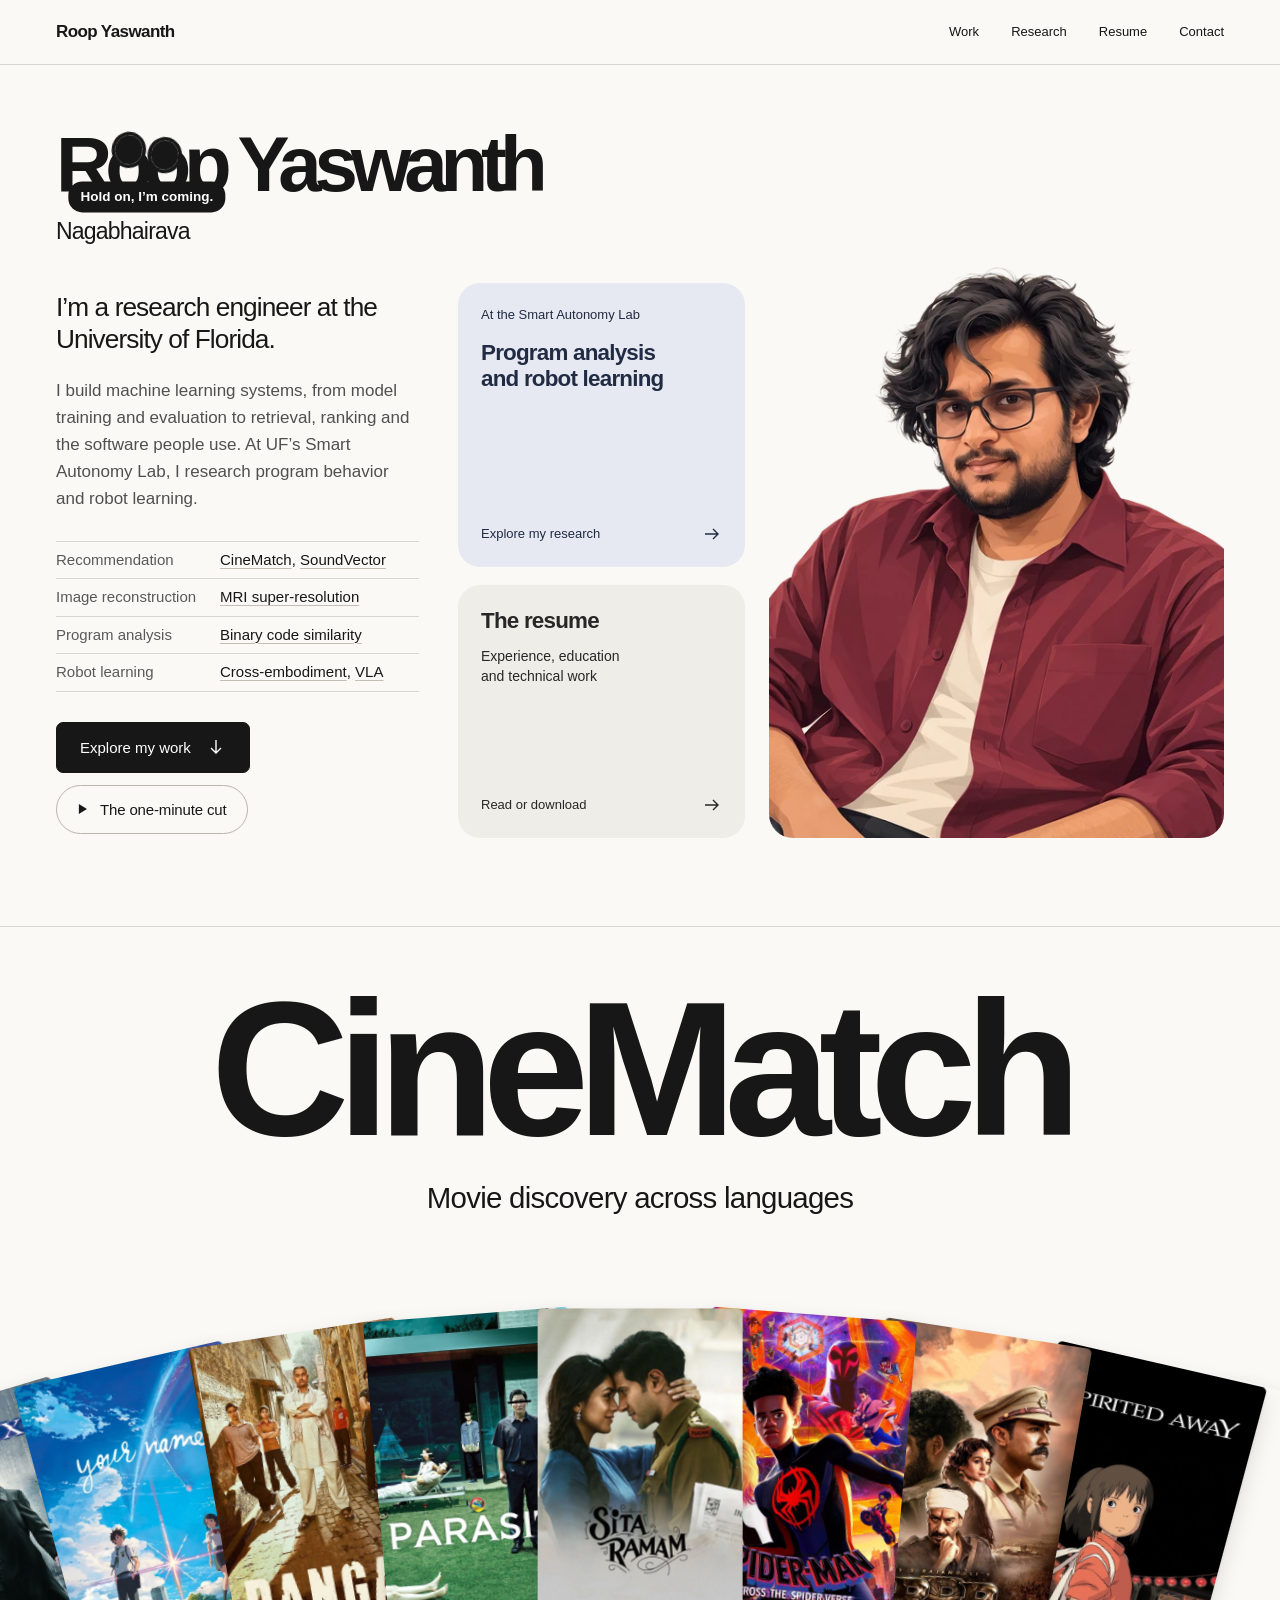
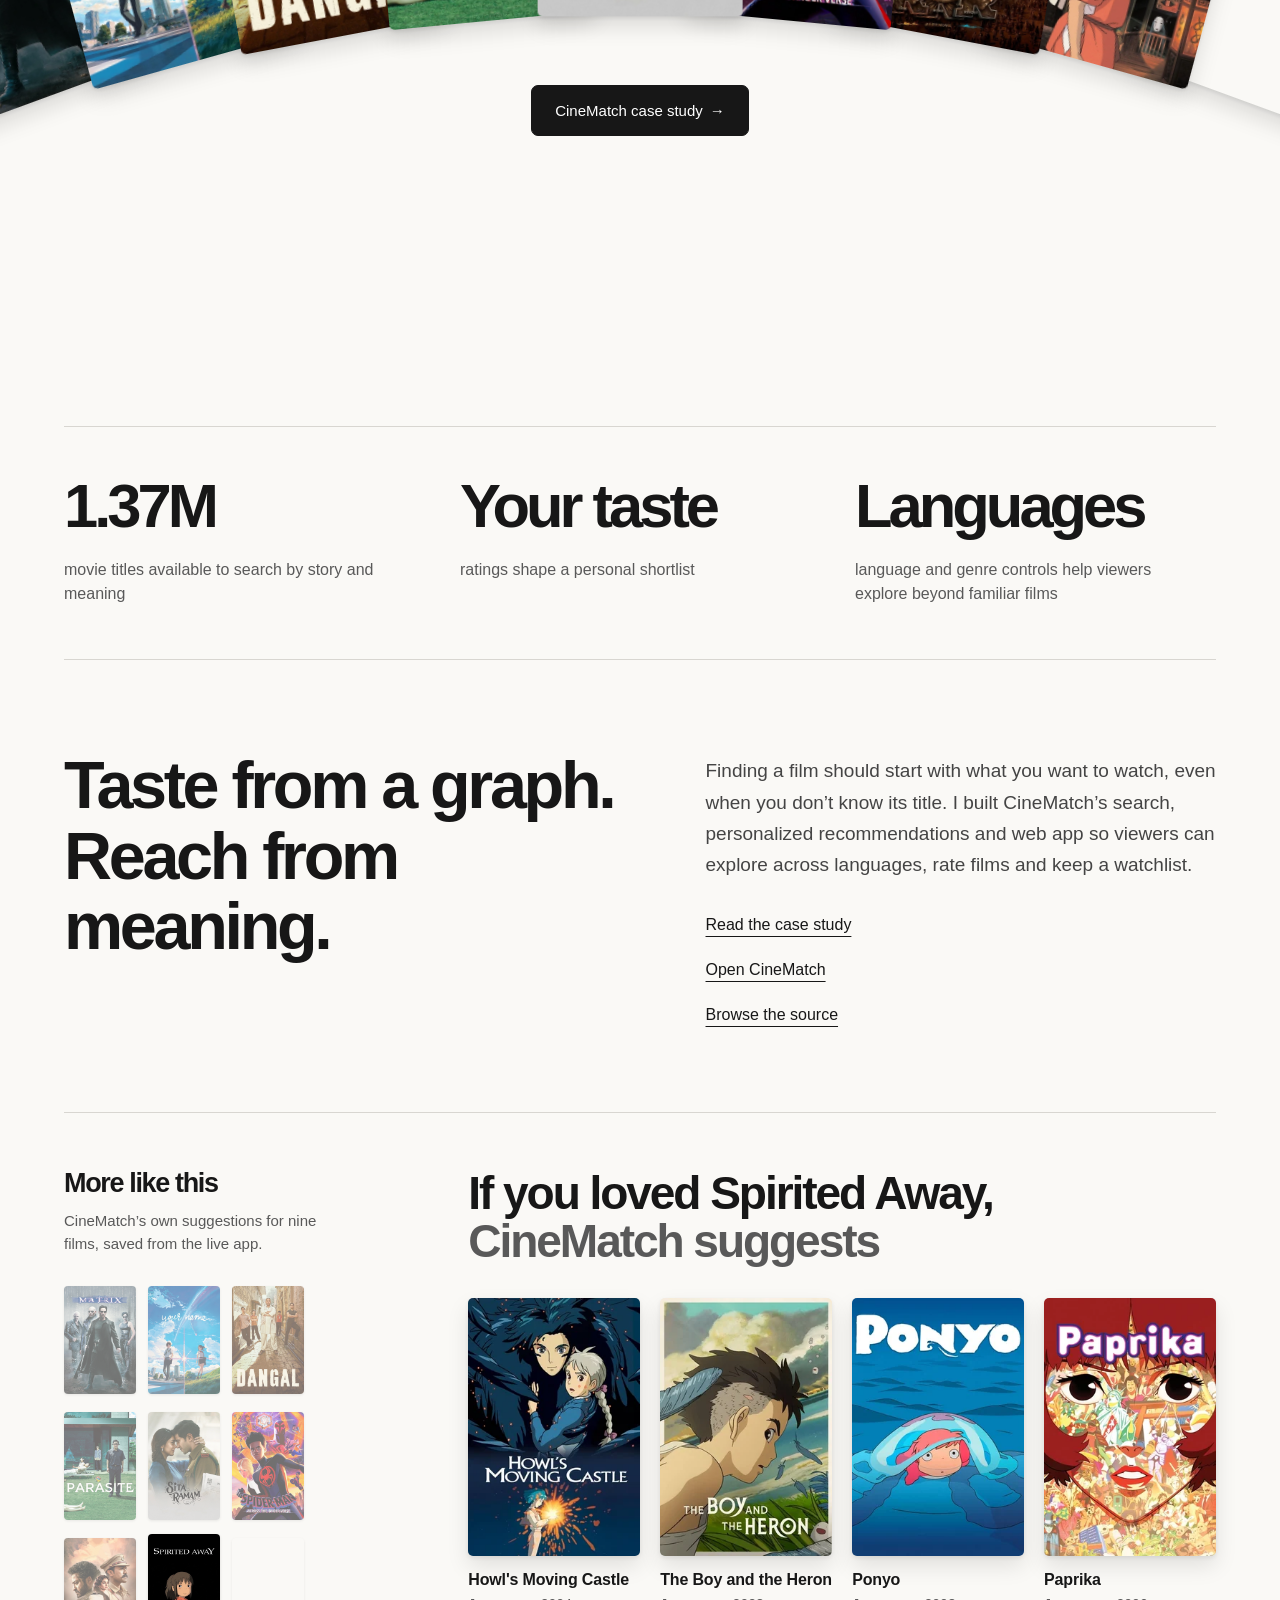
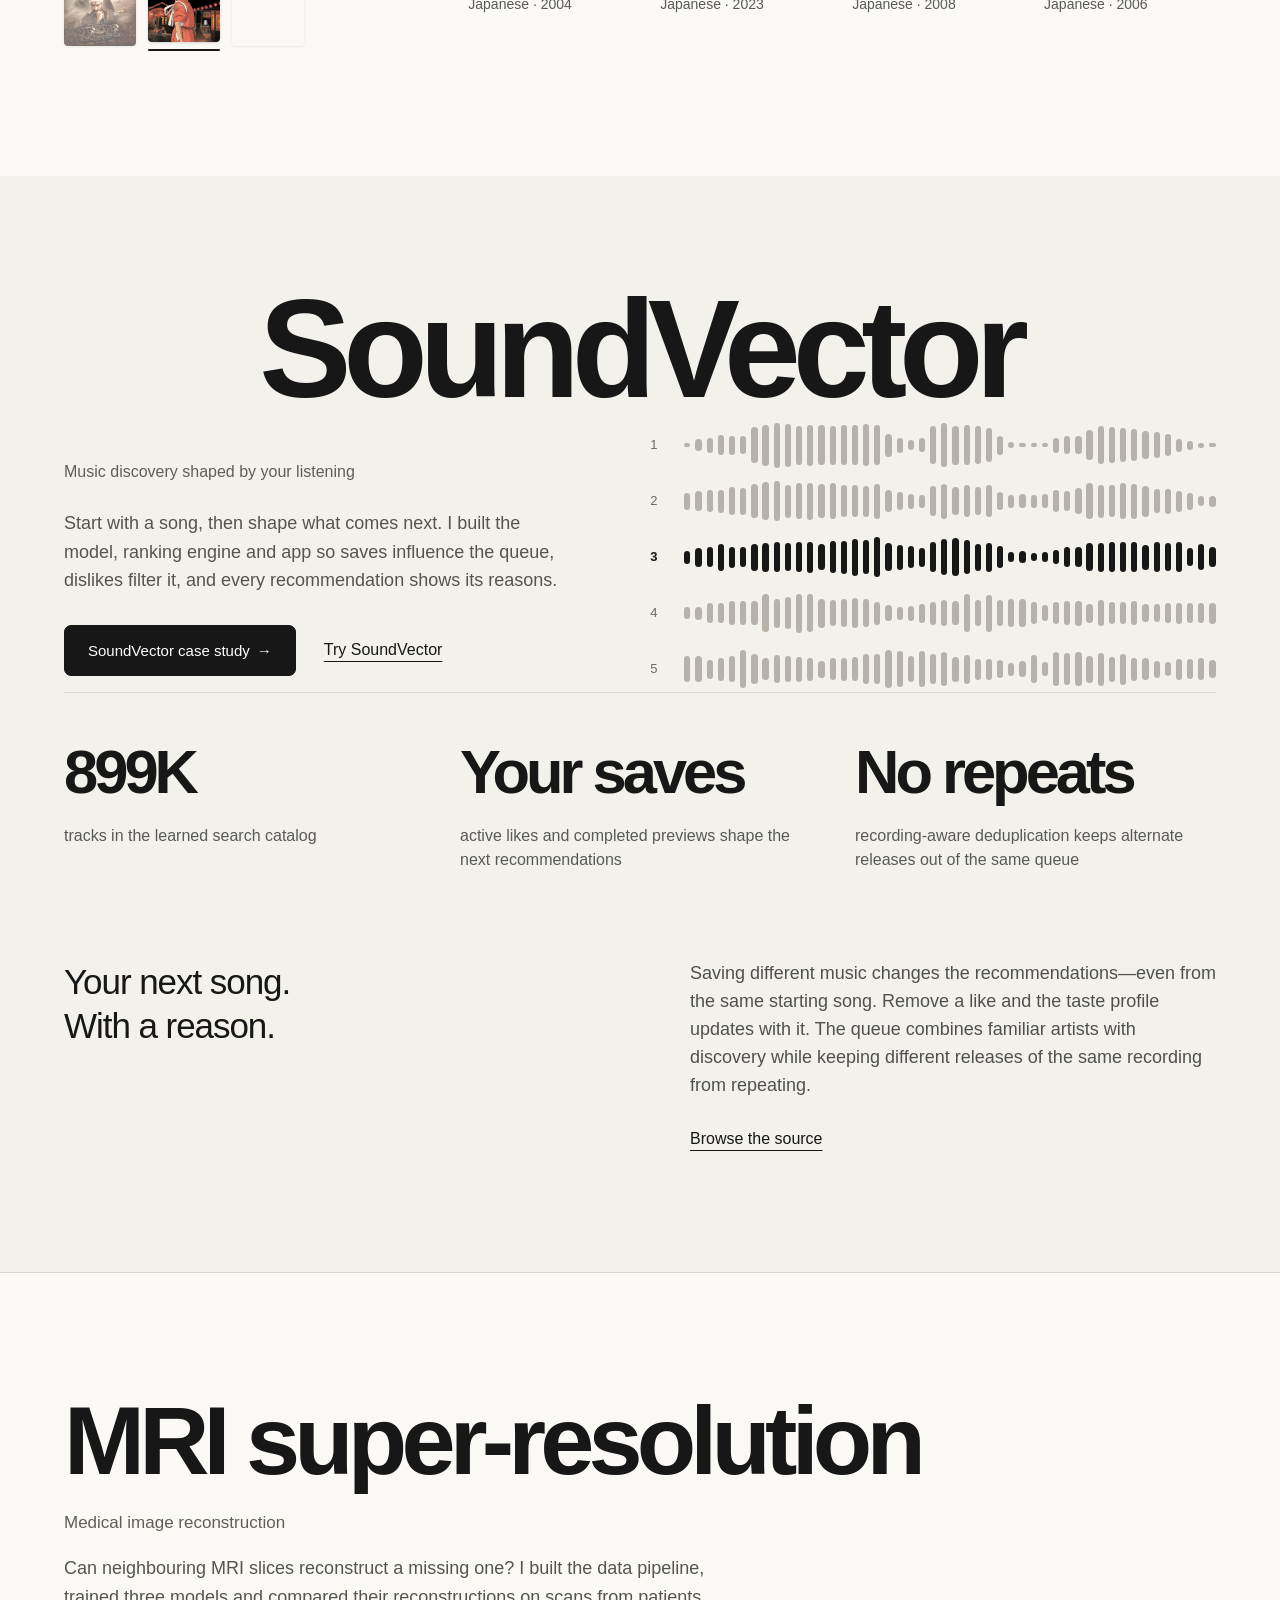
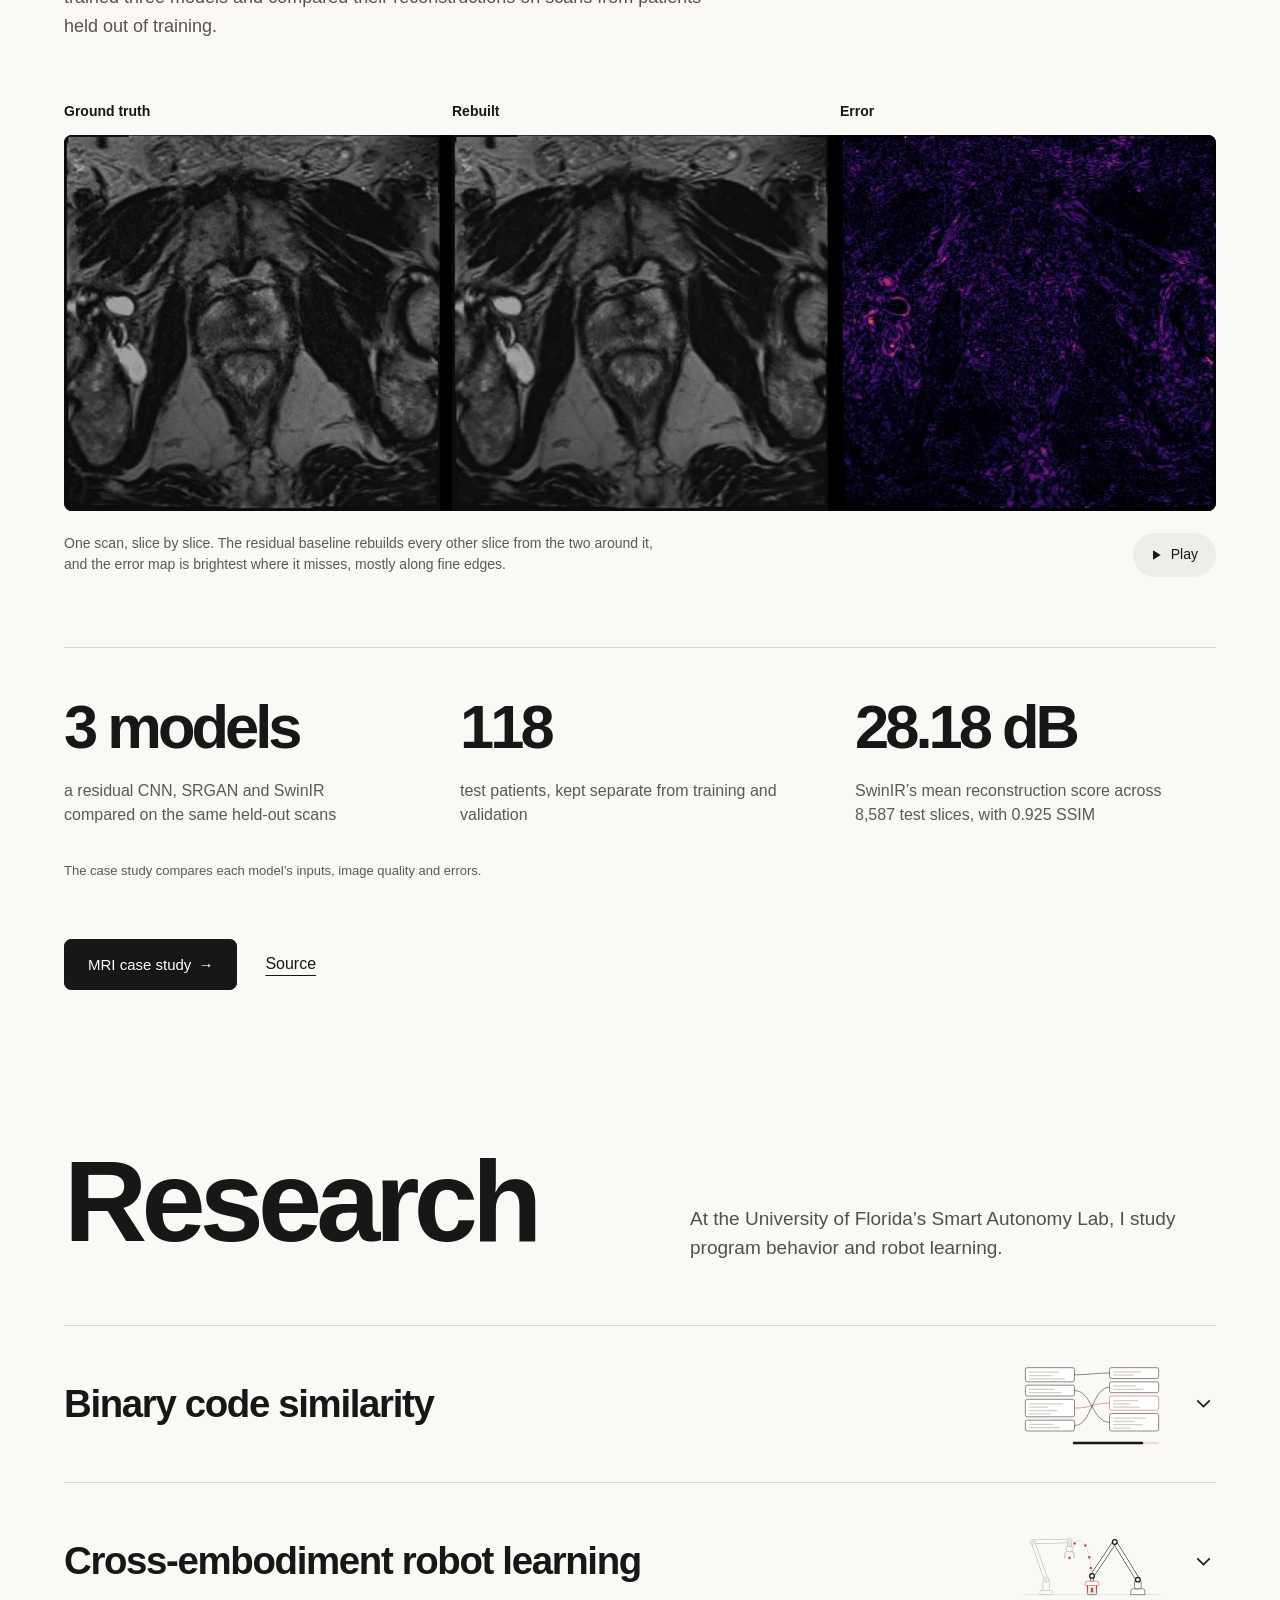
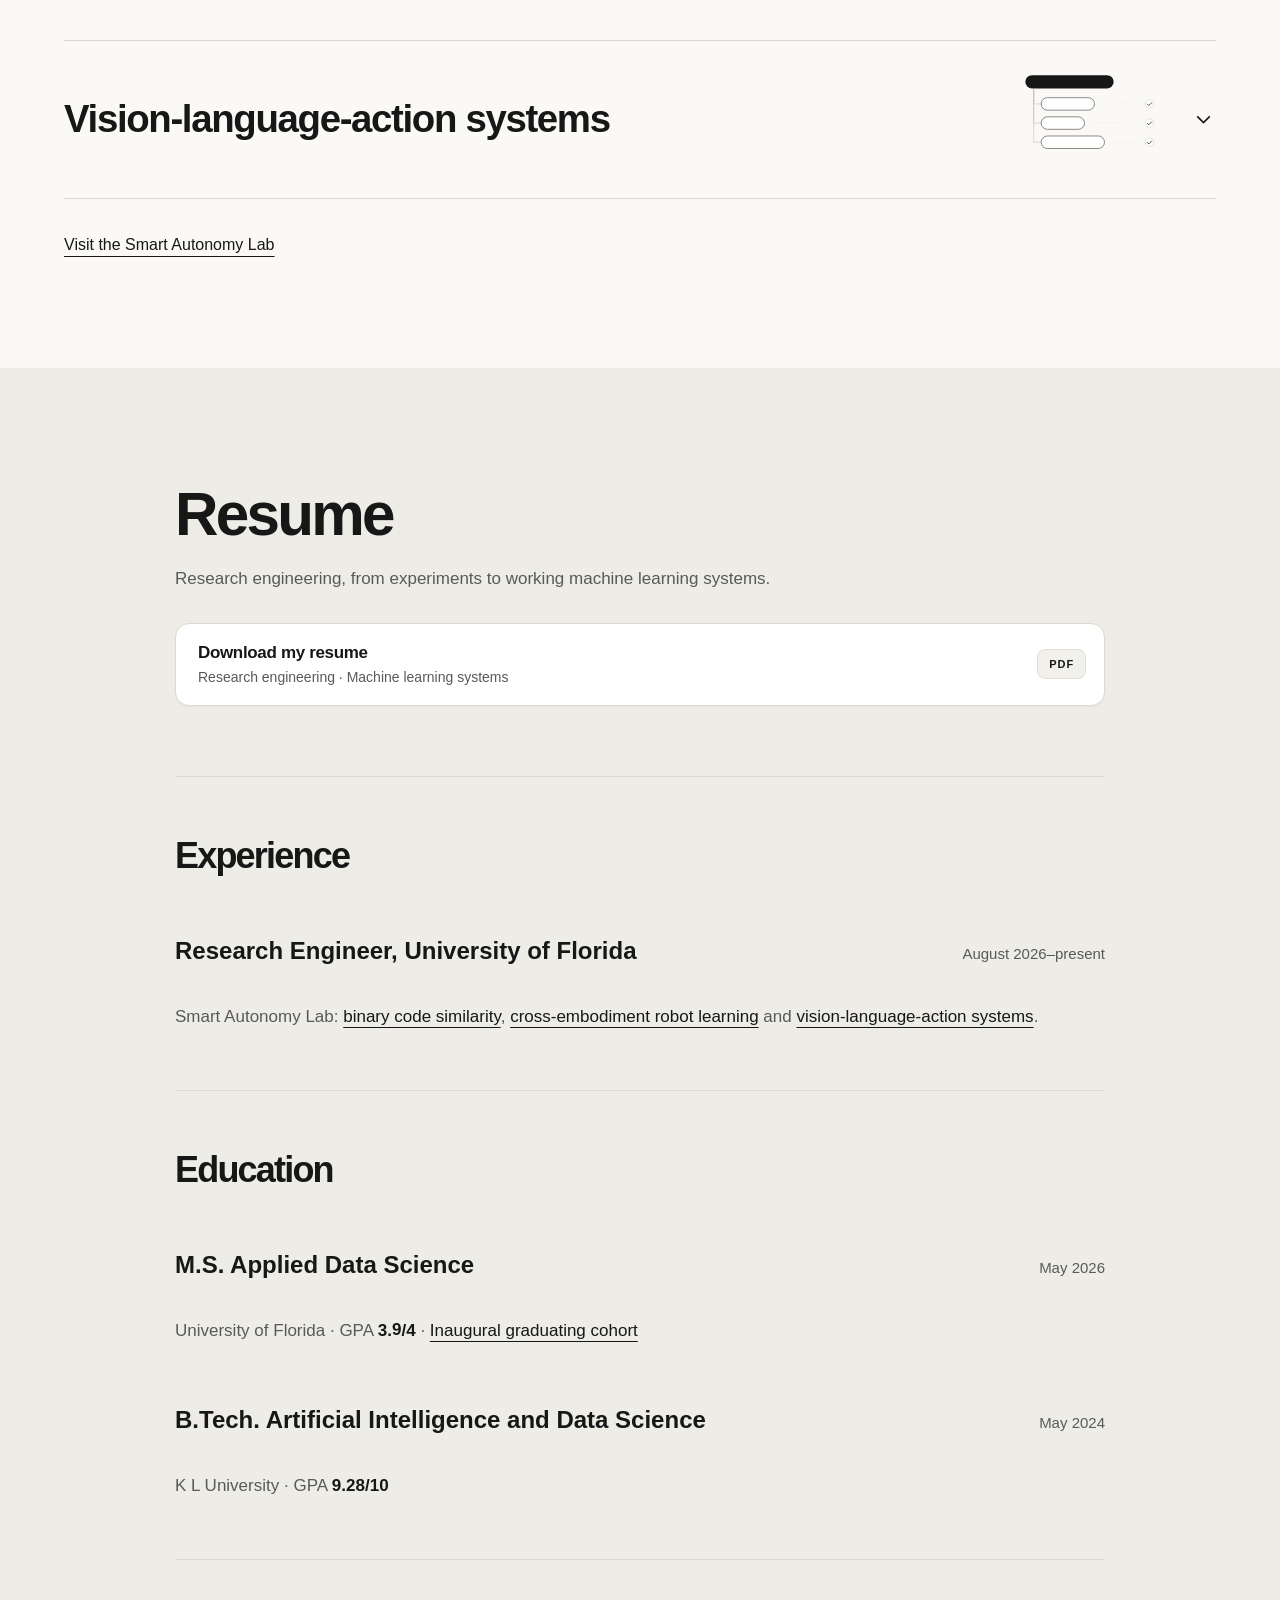
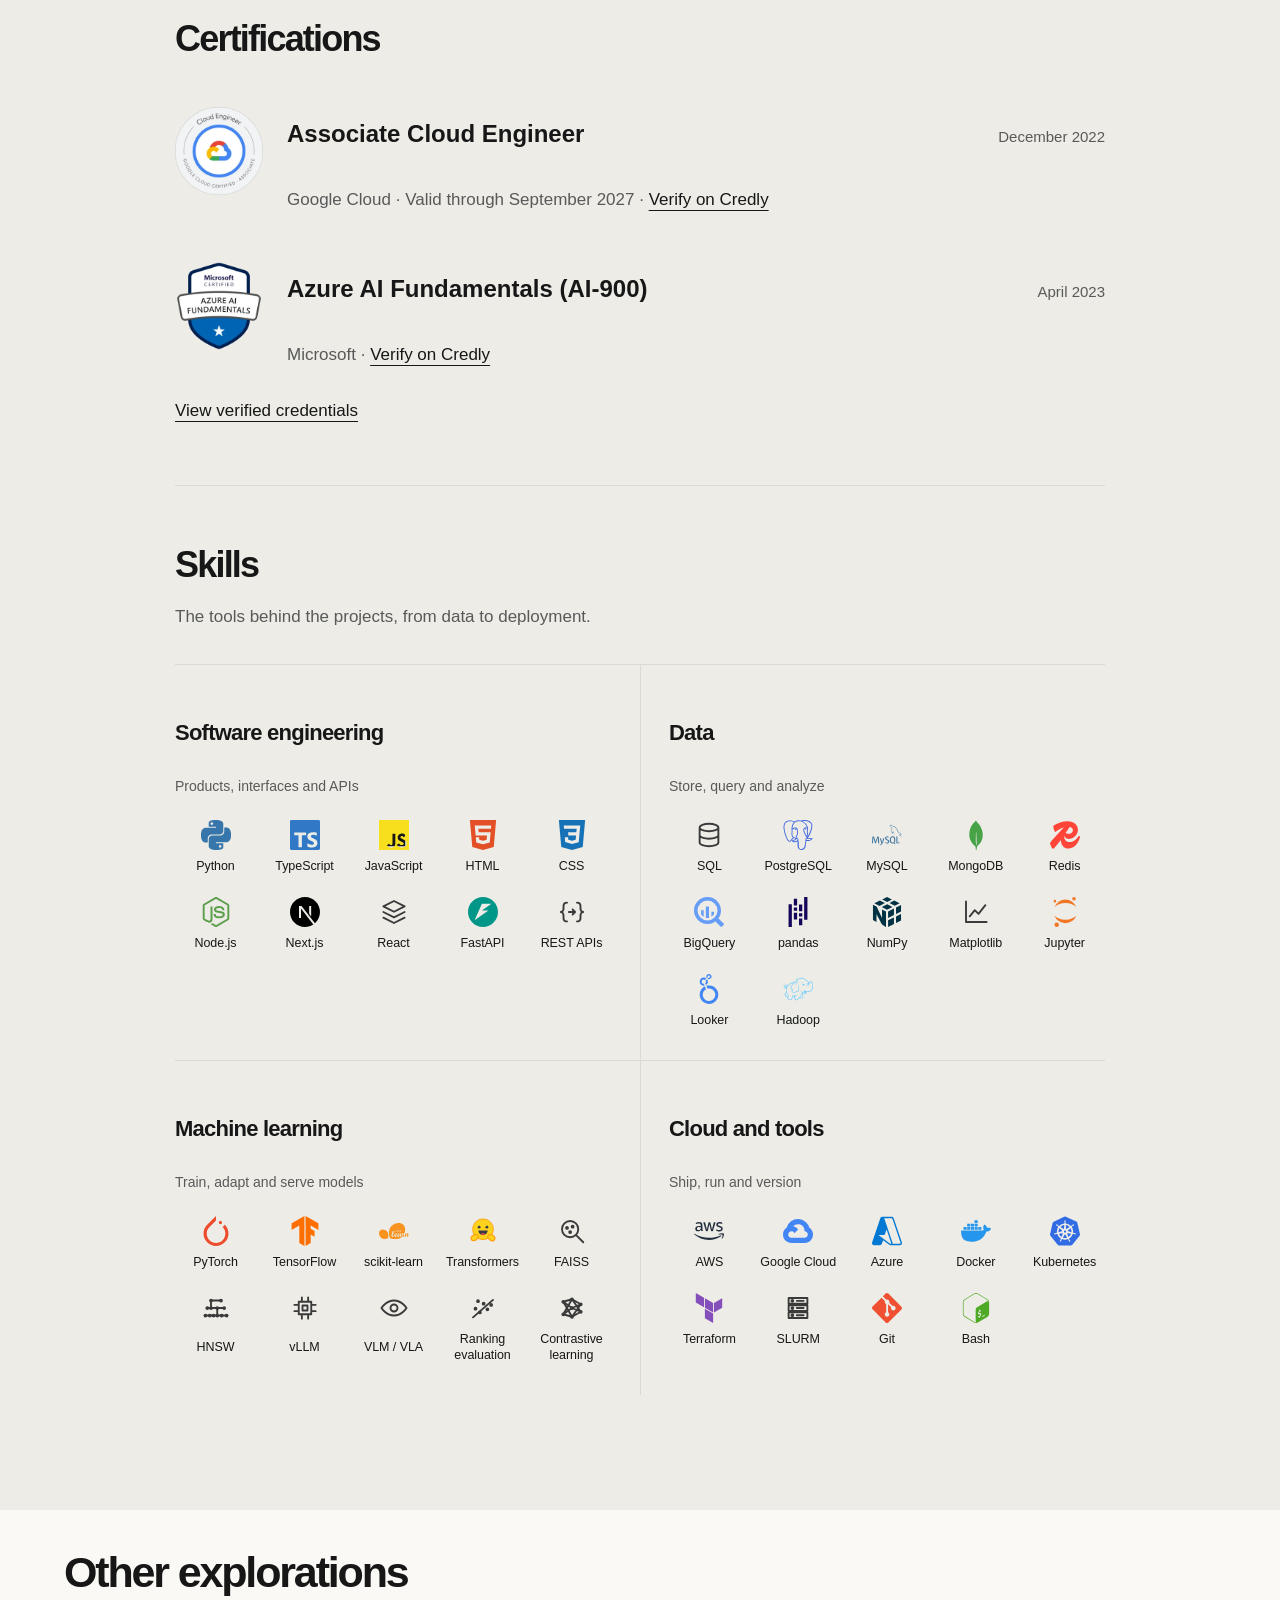
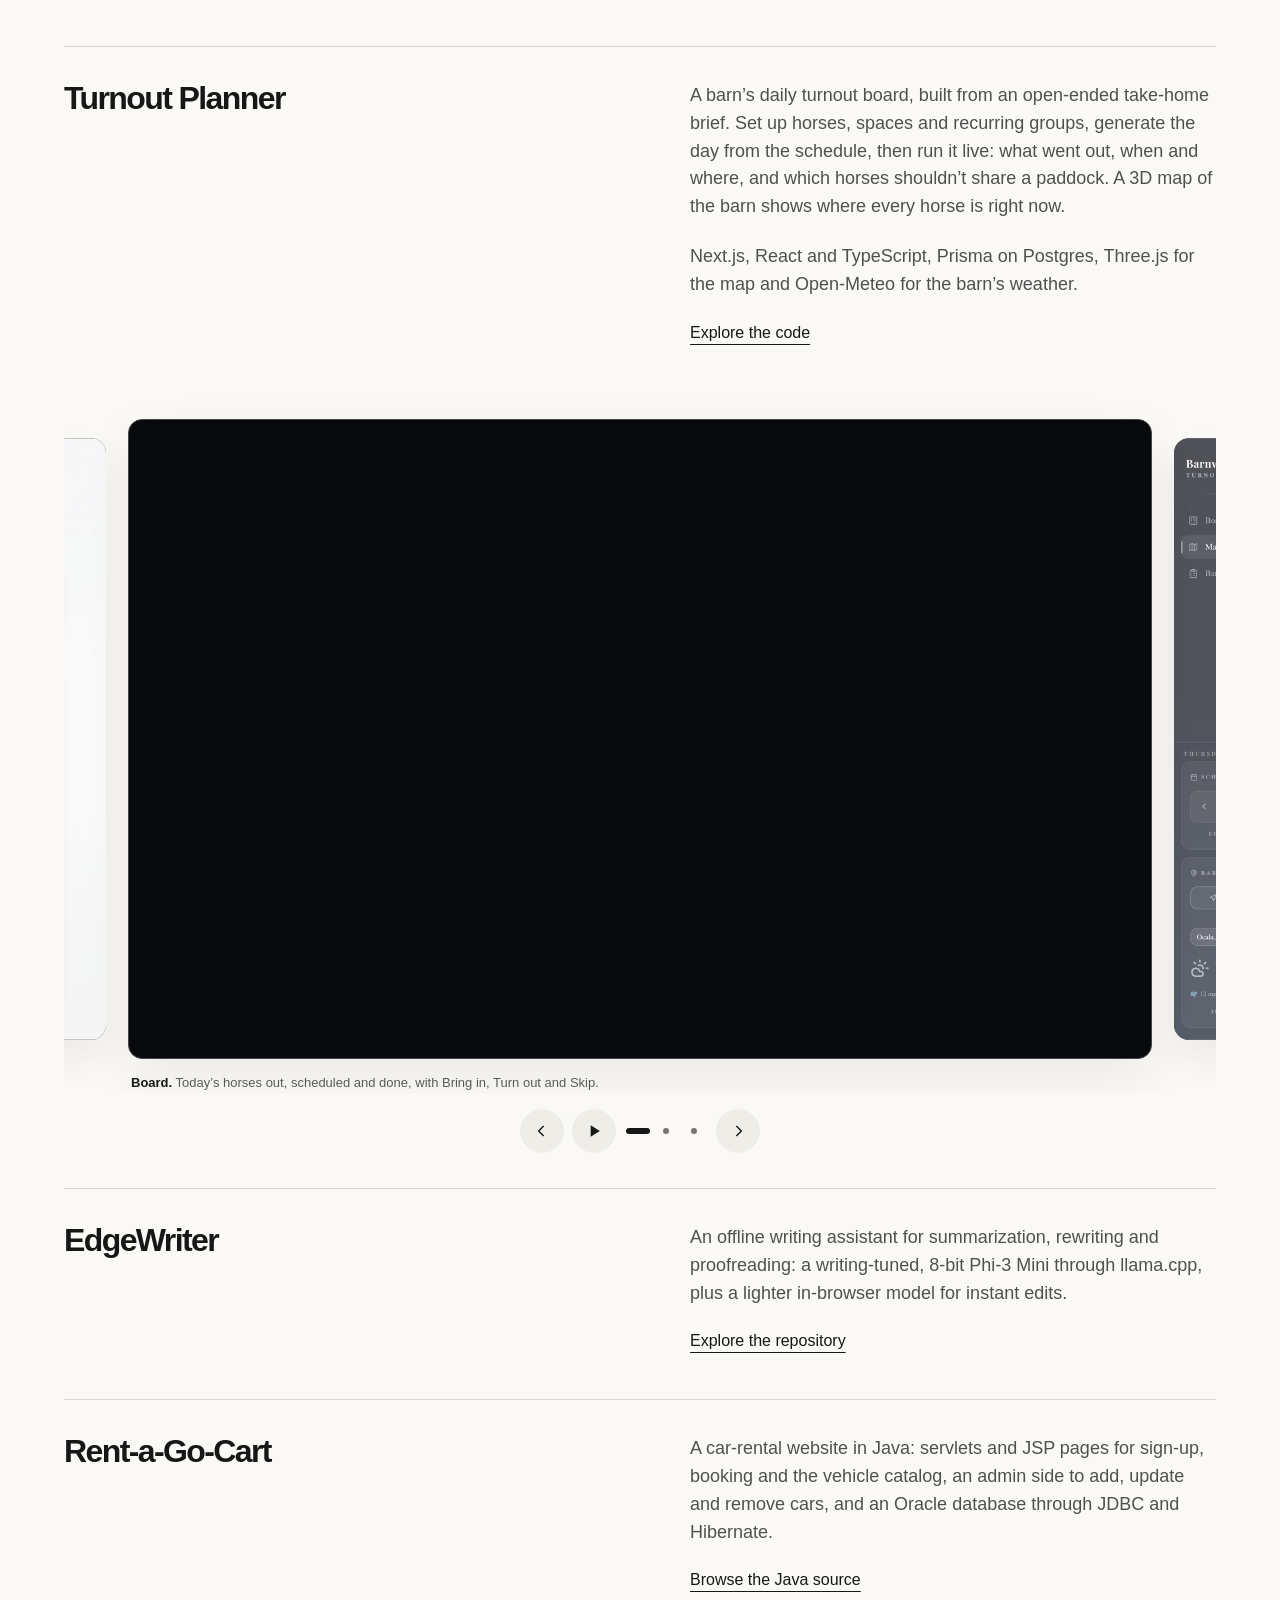
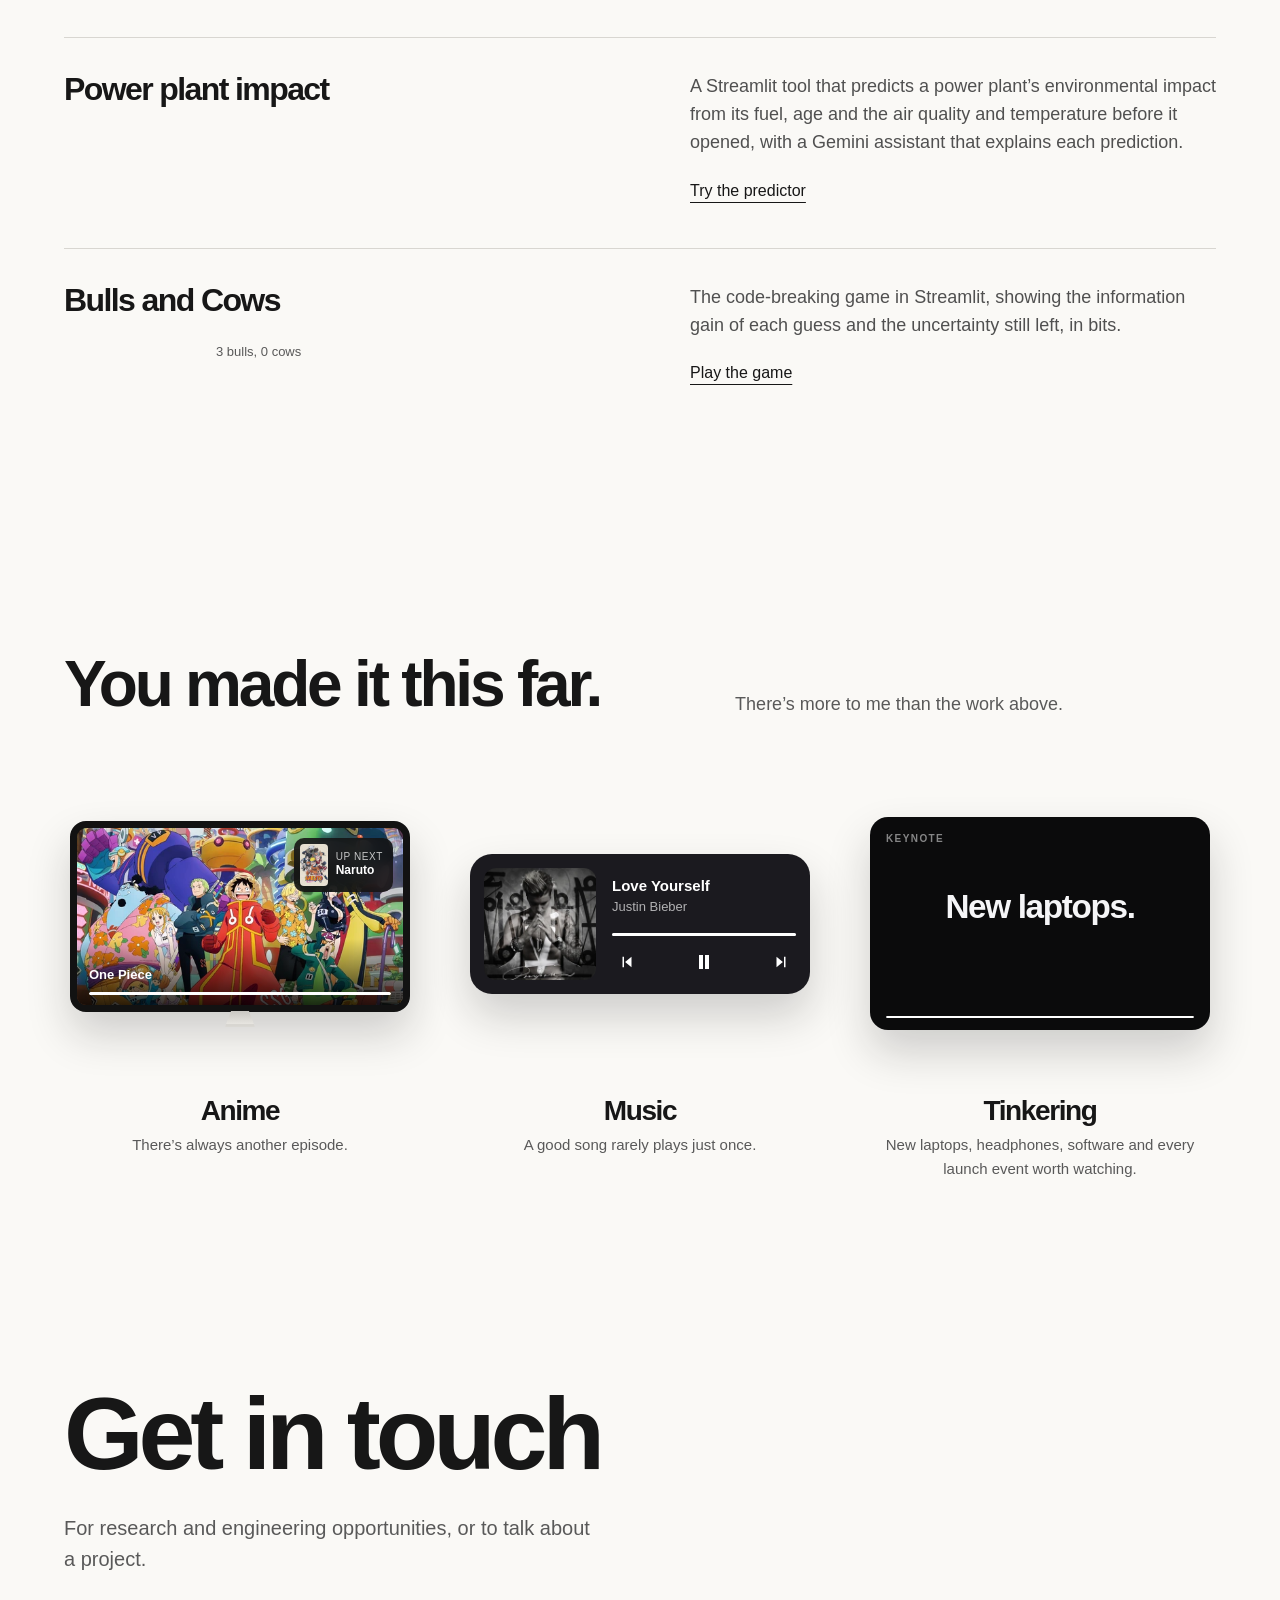
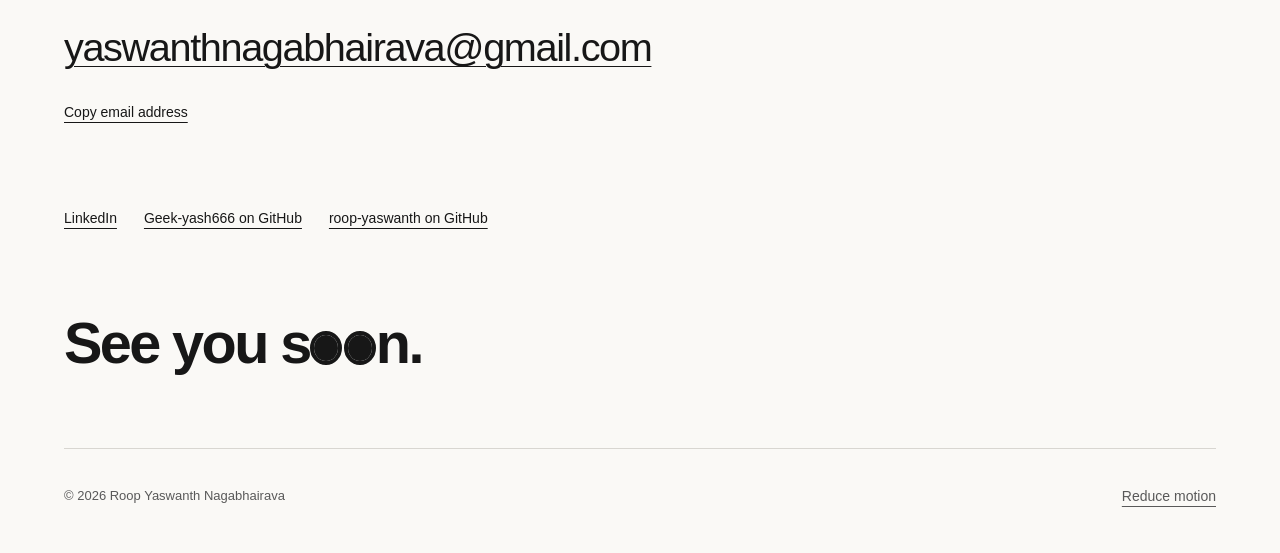
==== index.html @ 8315ede0 "Publish site from bddfc83+" ====
<!doctype html><html lang="en"><head><meta charset="utf-8"><meta name="viewport" content="width=device-width,initial-scale=1"><meta name="color-scheme" content="light"><meta name="theme-color" content="#faf9f6"><link rel="icon" href="data:,"><title>Roop Yaswanth | Research and engineering</title><meta name="description" content="Selected work in machine learning, software and research by Roop Yaswanth Nagabhairava, a research engineer at the University of Florida."><meta property="og:type" content="website"><meta property="og:title" content="Roop Yaswanth | Research and engineering"><meta property="og:description" content="Selected work in machine learning, software and research by Roop Yaswanth Nagabhairava, a research engineer at the University of Florida."><link rel="canonical" href="https://roop-yaswanth.github.io/"><meta property="og:url" content="https://roop-yaswanth.github.io/"><meta property="og:image" content="https://roop-yaswanth.github.io/assets/social-card.jpg?v=f9ed64db02"><meta property="og:image:width" content="1200"><meta property="og:image:height" content="630"><meta property="og:image:alt" content="Roop Yaswanth Nagabhairava, research engineer at the University of Florida, with an illustrated portrait."><meta name="twitter:card" content="summary_large_image"><link rel="stylesheet" href="/assets/styles.css?v=46c344ee8e2e"><link rel="stylesheet" href="/assets/identity.css?v=7d2adfd8173c"><link rel="stylesheet" href="/assets/home.css?v=88b24afda604"><script>try{if(localStorage.getItem("roop.reduceMotion")==="true")document.documentElement.dataset.reduceMotion="true"}catch(e){}</script><script>(() => {
const root = document.documentElement;
const titles = {'/work/cinematch/': '#cinema-title', '/work/soundvector/': '#sound-title', '/work/mri/': '#mri-title'};
const every = Object.values(titles).concat('#case-title').join();
const inputs = ['pointerdown', 'wheel', 'touchstart', 'keydown'];
const reduced = () => root.dataset.reduceMotion === 'true' || matchMedia('(prefers-reduced-motion: reduce)').matches;
const path = url => new URL(url, location.href).pathname.replace(/index\.html$/, '');
const pick = url => {
if (!url) return null;
const here = path(location.href), there = path(url);
const selector = here === '/' ? titles[there] : there === '/' && titles[here] ? '#case-title' : '';
return selector ? document.querySelector(selector) : null;
};
const reset = () => document.querySelectorAll(every).forEach(el => { el.style.viewTransitionName = el.style.translate = ''; });
const name = el => { el.classList.remove('focus-armed'); el.style.viewTransitionName = 'project-title'; };
const depart = el => {
const box = el.getBoundingClientRect();
const shift = box.bottom < 0 ? -box.bottom : box.top > innerHeight ? innerHeight - box.top : 0;
if (shift) el.style.translate = `0 ${shift}px`;
name(el);
};
addEventListener('pageswap', event => {
const transition = event.viewTransition;
if (!transition) return;
if (reduced()) return transition.skipTransition();
const title = pick(event.activation?.entry?.url);
if (title) depart(title);
});
addEventListener('pagereveal', event => {
reset();
const transition = event.viewTransition;
if (!transition) return;
if (reduced()) return transition.skipTransition();
const title = pick(window.navigation?.activation?.from?.url);
if (title) name(title);
const stop = () => transition.skipTransition();
const done = () => { inputs.forEach(type => removeEventListener(type, stop, true)); reset(); };
inputs.forEach(type => addEventListener(type, stop, {capture: true, passive: true}));
transition.finished.then(done, done);
});
})();</script><link rel="expect" href="#mri-title" blocking="render"><script src="/assets/app.js?v=2e12b82d656b" defer></script><script src="/assets/mri.js?v=eaa91eddbee2" defer></script><script src="/assets/hobbies.js?v=55b1daf89527" defer></script><script src="/assets/similar.js?v=62d1d1fbbbd0" defer></script><script src="/assets/trailer.js?v=90b5b1954673" defer></script><script src="/assets/poppy.js?v=bcb82940e4ce" data-page="home" data-lines="/assets/poppy.json?v=6b91545d13c8" defer></script><script type="application/ld+json">{"@context": "https://schema.org", "@type": "Person", "name": "Roop Yaswanth Nagabhairava", "jobTitle": "Research Engineer", "sameAs": ["https://github.com/Geek-yash666", "https://github.com/roop-yaswanth", "https://www.linkedin.com/in/roop-yaswanth-nagabhairava-875b52201/", "https://www.credly.com/users/nagabhairava-roop-yaswanth.86a6b0ae"], "url": "https://roop-yaswanth.github.io"}</script></head><body><a class="skip-link" href="#main">Skip to content</a><header class="site-header"><div class="nav-wrap"><a class="brand" href="/">Roop Yaswanth</a><button class="menu-toggle" type="button" aria-expanded="false" aria-controls="primary-nav" hidden>Menu</button><nav id="primary-nav" aria-label="Main navigation"><a href="/#work">Work</a><a href="/#research">Research</a><a href="/#resume">Resume</a><a href="/#contact">Contact</a></nav></div></header><main id="main" tabindex="-1">
  <section class="identity-intro" aria-labelledby="identity-title">
    <div class="identity-heading">
      <h1 id="identity-title"><span aria-hidden="true">R<span class="eye-letter">o<i class="eye-pupil"></i></span><span class="eye-letter">o<i class="eye-pupil"></i><span class="print-quip">Taking this offline?</span></span>p Yaswanth</span> <span class="identity-surname" aria-hidden="true">Nagabhairava</span><span class="visually-hidden">Roop Yaswanth Nagabhairava</span></h1>
    </div>
    <div class="identity-grid">
      <div class="identity-copy">
        <p class="identity-lead">I’m a research engineer at the University of Florida.</p>
        <p>I build machine learning systems, from model training and evaluation to retrieval, ranking and the software people use. At UF’s Smart Autonomy Lab, I research program behavior and robot learning.</p>
        <nav class="work-index" aria-label="Work by area">
          <dl>
            <div><dt>Recommendation</dt><dd><a href="#work">CineMatch</a>, <a href="#soundvector">SoundVector</a></dd></div>
            <div><dt>Image reconstruction</dt><dd><a href="#mri">MRI super-resolution</a></dd></div>
            <div><dt>Program analysis</dt><dd><a href="#binary-similarity">Binary code similarity</a></dd></div>
            <div><dt>Robot learning</dt><dd><a href="#cross-embodiment">Cross-embodiment</a>, <a href="#vla">VLA</a></dd></div>
          </dl>
        </nav>
        <div class="identity-actions">
          <a class="primary-link" href="#work">Explore my work <svg viewBox="0 0 20 20" aria-hidden="true"><path d="M10 3v13m-5-5 5 5 5-5"/></svg></a>
          <button class="trailer-button" type="button" data-trailer hidden><svg viewBox="0 0 20 20" aria-hidden="true"><path d="M6.5 4.5v11l9-5.5z"/></svg>The one-minute cut</button>
        </div>
      </div>
      <details class="portrait-card portrait-details">
        <summary class="portrait-front" aria-label="About Roop. Turn the portrait over.">
          <span class="portrait-visual"><img src="/assets/roop-cutout-960.webp?v=80ad3a1da1" srcset="/assets/roop-cutout-480.webp?v=80ad3a1da1 480w, /assets/roop-cutout-960.webp?v=80ad3a1da1 960w, /assets/roop-cutout-1600.webp?v=80ad3a1da1 1600w, /assets/roop-cutout-2867.webp?v=80ad3a1da1 2867w" sizes="(max-width: 560px) calc(100vw - 40px), (max-width: 1100px) 48vw, (max-width: 1592px) 40vw, 595px" alt="Illustrated portrait of Roop Yaswanth." width="960" height="1286" fetchpriority="high" decoding="async"></span>
        </summary>
        <div class="portrait-note">
          <div class="credits">
            <p class="portrait-note-title">Research engineer.<br>From model to product.</p>
            <dl class="credits-list">
              <div><dt><b>Roop Yaswanth Nagabhairava</b></dt><dd>I build machine learning systems across training, evaluation, retrieval and deployment.</dd></div>
              <div><dt><b>At the University of Florida</b></dt><dd>My research at the Smart Autonomy Lab spans program behavior and robot learning. My independent projects turn learned representations into searchable catalogs and personalized recommendations.</dd></div>
              <div><dt><b>Built with care</b></dt><dd>I work on the interface too, including the eyes you’ve probably poked.</dd></div>
            </dl>
            <p class="credits-small">M.S. Applied Data Science, University of Florida, 2026. B.Tech. Artificial Intelligence and Data Science, K L University, 2024.</p>
            <a href="#resume">Experience and education</a>
          </div>
        </div>
      </details>
      <div class="identity-links">
        <a class="identity-tile research-tile" href="#research">
          <span class="tile-label">At the Smart Autonomy Lab</span>
          <span class="tile-title">Program analysis<br>and robot learning</span>
          <span class="tile-action">Explore my research <svg viewBox="0 0 20 20" aria-hidden="true"><path d="M3 10h13m-5-5 5 5-5 5"/></svg></span>
        </a>
        <a class="identity-tile resume-tile" href="#resume">
          <span class="tile-title">The resume</span>
          <span class="tile-description">Experience, education<br>and technical work</span>
          <span class="tile-action">Read or download <svg viewBox="0 0 20 20" aria-hidden="true"><path d="M3 10h13m-5-5 5 5-5 5"/></svg></span>
        </a>
      </div>
    </div>
  </section>

  <section class="cinema-intro" id="work" aria-labelledby="cinema-title">
    <div class="cinema-stage">
      <div class="cinema-heading">
        <h2 id="cinema-title">CineMatch</h2>
        <p>Movie discovery across languages</p>
      </div>
      <div class="poster-viewport" aria-hidden="true"><div class="poster-camera"><div class="poster-fan"><div class="film-poster" style="--i:-4;--a:4;--z:6"><img src="/assets/film-art/the-matrix-960.webp" srcset="/assets/film-art/the-matrix-480.webp 480w, /assets/film-art/the-matrix-960.webp 960w, /assets/film-art/the-matrix-2000.webp 2000w" sizes="(max-width: 560px) 280px, (max-width: 1100px) 350px, 420px" alt="" width="960" height="1440" loading="lazy" decoding="async"></div><div class="film-poster" style="--i:-3;--a:3;--z:7"><img src="/assets/film-art/your-name-960.webp" srcset="/assets/film-art/your-name-480.webp 480w, /assets/film-art/your-name-960.webp 960w, /assets/film-art/your-name-2000.webp 2000w" sizes="(max-width: 560px) 280px, (max-width: 1100px) 350px, 420px" alt="" width="960" height="1440" loading="lazy" decoding="async"></div><div class="film-poster" style="--i:-2;--a:2;--z:8"><img src="/assets/film-art/dangal-960.webp" srcset="/assets/film-art/dangal-480.webp 480w, /assets/film-art/dangal-960.webp 960w, /assets/film-art/dangal-1500.webp 1500w" sizes="(max-width: 560px) 280px, (max-width: 1100px) 350px, 420px" alt="" width="960" height="1440" loading="lazy" decoding="async"></div><div class="film-poster" style="--i:-1;--a:1;--z:9"><img src="/assets/film-art/parasite-960.webp" srcset="/assets/film-art/parasite-480.webp 480w, /assets/film-art/parasite-960.webp 960w, /assets/film-art/parasite-2000.webp 2000w" sizes="(max-width: 560px) 280px, (max-width: 1100px) 350px, 420px" alt="" width="960" height="1440" loading="lazy" decoding="async"></div><div class="film-poster" style="--i:0;--a:0;--z:10"><img src="/assets/film-art/sita-ramam-960.webp" srcset="/assets/film-art/sita-ramam-480.webp 480w, /assets/film-art/sita-ramam-960.webp 960w, /assets/film-art/sita-ramam-2000.webp 2000w" sizes="(max-width: 560px) 280px, (max-width: 1100px) 350px, 420px" alt="" width="960" height="1440" loading="lazy" decoding="async"></div><div class="film-poster" style="--i:1;--a:1;--z:9"><img src="/assets/film-art/spider-verse-960.webp" srcset="/assets/film-art/spider-verse-480.webp 480w, /assets/film-art/spider-verse-960.webp 960w, /assets/film-art/spider-verse-2000.webp 2000w" sizes="(max-width: 560px) 280px, (max-width: 1100px) 350px, 420px" alt="" width="960" height="1440" loading="lazy" decoding="async"></div><div class="film-poster" style="--i:2;--a:2;--z:8"><img src="/assets/film-art/rrr-960.webp" srcset="/assets/film-art/rrr-480.webp 480w, /assets/film-art/rrr-960.webp 960w, /assets/film-art/rrr-2000.webp 2000w" sizes="(max-width: 560px) 280px, (max-width: 1100px) 350px, 420px" alt="" width="960" height="1440" loading="lazy" decoding="async"></div><div class="film-poster" style="--i:3;--a:3;--z:7"><img src="/assets/film-art/spirited-away-960.webp" srcset="/assets/film-art/spirited-away-480.webp 480w, /assets/film-art/spirited-away-960.webp 960w, /assets/film-art/spirited-away-2000.webp 2000w" sizes="(max-width: 560px) 280px, (max-width: 1100px) 350px, 420px" alt="" width="960" height="1440" loading="lazy" decoding="async"></div><div class="film-poster" style="--i:4;--a:4;--z:6"><img src="/assets/film-art/mad-max-960.webp" srcset="/assets/film-art/mad-max-480.webp 480w, /assets/film-art/mad-max-960.webp 960w, /assets/film-art/mad-max-2000.webp 2000w" sizes="(max-width: 560px) 280px, (max-width: 1100px) 350px, 420px" alt="" width="960" height="1440" loading="lazy" decoding="async"></div></div></div></div>
      <div class="cinema-stage-bottom">
        <a class="primary-link" href="/work/cinematch/">CineMatch case study <span aria-hidden="true">→</span></a>
      </div>
    </div>
  </section>

  <div class="project-highlights section-width" role="group" aria-label="CineMatch highlights"><dl><div><dt>1.37M</dt><dd>movie titles available to search by story and meaning</dd></div><div><dt>Your taste</dt><dd>ratings shape a personal shortlist</dd></div><div><dt>Languages</dt><dd>language and genre controls help viewers explore beyond familiar films</dd></div></dl></div>

  <section class="cinema-story section-width" aria-labelledby="cinema-story-title">
    <h2 id="cinema-story-title">Taste from a graph.<br>Reach from meaning.</h2>
    <div class="story-copy">
      <p>Finding a film should start with what you want to watch, even when you don’t know its title. I built CineMatch’s search, personalized recommendations and web app so viewers can explore across languages, rate films and keep a watchlist.</p>
      <a class="text-link" href="/work/cinematch/">Read the case study</a>
      <a class="text-link" href="https://onlymovies.app">Open CineMatch</a>
      <a class="text-link" href="https://github.com/roop-yaswanth/CineMatch">Browse the source</a>
    </div>
    <div class="similar" data-similar><div class="similar-intro"><h3 id="similar-title">More like this</h3><p>CineMatch’s own suggestions for nine films, saved from the live app.</p><ul class="similar-seeds" aria-labelledby="similar-title"><li><button type="button" data-seed="the-matrix" aria-pressed="false"><img src="/assets/film-art/the-matrix-960.webp" srcset="/assets/film-art/the-matrix-480.webp 480w, /assets/film-art/the-matrix-960.webp 960w, /assets/film-art/the-matrix-2000.webp 2000w" sizes="72px" alt="" width="960" height="1440" loading="lazy" decoding="async"><span class="visually-hidden">The Matrix</span></button></li><li><button type="button" data-seed="your-name" aria-pressed="false"><img src="/assets/film-art/your-name-960.webp" srcset="/assets/film-art/your-name-480.webp 480w, /assets/film-art/your-name-960.webp 960w, /assets/film-art/your-name-2000.webp 2000w" sizes="72px" alt="" width="960" height="1440" loading="lazy" decoding="async"><span class="visually-hidden">Your Name</span></button></li><li><button type="button" data-seed="dangal" aria-pressed="false"><img src="/assets/film-art/dangal-960.webp" srcset="/assets/film-art/dangal-480.webp 480w, /assets/film-art/dangal-960.webp 960w, /assets/film-art/dangal-1500.webp 1500w" sizes="72px" alt="" width="960" height="1440" loading="lazy" decoding="async"><span class="visually-hidden">Dangal</span></button></li><li><button type="button" data-seed="parasite" aria-pressed="false"><img src="/assets/film-art/parasite-960.webp" srcset="/assets/film-art/parasite-480.webp 480w, /assets/film-art/parasite-960.webp 960w, /assets/film-art/parasite-2000.webp 2000w" sizes="72px" alt="" width="960" height="1440" loading="lazy" decoding="async"><span class="visually-hidden">Parasite</span></button></li><li><button type="button" data-seed="sita-ramam" aria-pressed="false"><img src="/assets/film-art/sita-ramam-960.webp" srcset="/assets/film-art/sita-ramam-480.webp 480w, /assets/film-art/sita-ramam-960.webp 960w, /assets/film-art/sita-ramam-2000.webp 2000w" sizes="72px" alt="" width="960" height="1440" loading="lazy" decoding="async"><span class="visually-hidden">Sita Ramam</span></button></li><li><button type="button" data-seed="spider-verse" aria-pressed="false"><img src="/assets/film-art/spider-verse-960.webp" srcset="/assets/film-art/spider-verse-480.webp 480w, /assets/film-art/spider-verse-960.webp 960w, /assets/film-art/spider-verse-2000.webp 2000w" sizes="72px" alt="" width="960" height="1440" loading="lazy" decoding="async"><span class="visually-hidden">Spider-Man: Across the Spider-Verse</span></button></li><li><button type="button" data-seed="rrr" aria-pressed="false"><img src="/assets/film-art/rrr-960.webp" srcset="/assets/film-art/rrr-480.webp 480w, /assets/film-art/rrr-960.webp 960w, /assets/film-art/rrr-2000.webp 2000w" sizes="72px" alt="" width="960" height="1440" loading="lazy" decoding="async"><span class="visually-hidden">RRR</span></button></li><li><button type="button" data-seed="spirited-away" aria-pressed="true"><img src="/assets/film-art/spirited-away-960.webp" srcset="/assets/film-art/spirited-away-480.webp 480w, /assets/film-art/spirited-away-960.webp 960w, /assets/film-art/spirited-away-2000.webp 2000w" sizes="72px" alt="" width="960" height="1440" loading="lazy" decoding="async"><span class="visually-hidden">Spirited Away</span></button></li><li><button type="button" data-seed="mad-max" aria-pressed="false"><img src="/assets/film-art/mad-max-960.webp" srcset="/assets/film-art/mad-max-480.webp 480w, /assets/film-art/mad-max-960.webp 960w, /assets/film-art/mad-max-2000.webp 2000w" sizes="72px" alt="" width="960" height="1440" loading="lazy" decoding="async"><span class="visually-hidden">Mad Max: Fury Road</span></button></li></ul></div><div class="similar-pick"><p class="similar-line">If you loved <b class="similar-seed">Spirited Away</b>,<span>CineMatch suggests</span></p><ol class="similar-results"><li style="--i:0"><img src="/assets/film-art/similar/howl-s-moving-castle-240.webp" srcset="/assets/film-art/similar/howl-s-moving-castle-240.webp 240w, /assets/film-art/similar/howl-s-moving-castle-480.webp 480w" sizes="(max-width: 760px) 42vw, 200px" alt="" width="240" height="360" loading="lazy" decoding="async"><strong>Howl&#x27;s Moving Castle</strong><span>Japanese · 2004</span></li><li style="--i:1"><img src="/assets/film-art/similar/the-boy-and-the-heron-240.webp" srcset="/assets/film-art/similar/the-boy-and-the-heron-240.webp 240w, /assets/film-art/similar/the-boy-and-the-heron-480.webp 480w" sizes="(max-width: 760px) 42vw, 200px" alt="" width="240" height="360" loading="lazy" decoding="async"><strong>The Boy and the Heron</strong><span>Japanese · 2023</span></li><li style="--i:2"><img src="/assets/film-art/similar/ponyo-240.webp" srcset="/assets/film-art/similar/ponyo-240.webp 240w, /assets/film-art/similar/ponyo-480.webp 480w" sizes="(max-width: 760px) 42vw, 200px" alt="" width="240" height="360" loading="lazy" decoding="async"><strong>Ponyo</strong><span>Japanese · 2008</span></li><li style="--i:3"><img src="/assets/film-art/similar/paprika-240.webp" srcset="/assets/film-art/similar/paprika-240.webp 240w, /assets/film-art/similar/paprika-480.webp 480w" sizes="(max-width: 760px) 42vw, 200px" alt="" width="240" height="360" loading="lazy" decoding="async"><strong>Paprika</strong><span>Japanese · 2006</span></li></ol><p class="visually-hidden" aria-live="polite" data-similar-status></p></div><script type="application/json" data-similar-data>{"the-matrix":{"title":"The Matrix","films":[{"title":"The Matrix Revolutions","meta":"English · 2003","src":"/assets/film-art/similar/the-matrix-revolutions-240.webp","srcset":"/assets/film-art/similar/the-matrix-revolutions-240.webp 240w, /assets/film-art/similar/the-matrix-revolutions-480.webp 480w"},{"title":"The Matrix Reloaded","meta":"English · 2003","src":"/assets/film-art/similar/the-matrix-reloaded-240.webp","srcset":"/assets/film-art/similar/the-matrix-reloaded-240.webp 240w, /assets/film-art/similar/the-matrix-reloaded-480.webp 480w"},{"title":"The Dark Knight","meta":"English · 2008","src":"/assets/film-art/similar/the-dark-knight-240.webp","srcset":"/assets/film-art/similar/the-dark-knight-240.webp 240w, /assets/film-art/similar/the-dark-knight-480.webp 480w"},{"title":"The Terminator","meta":"English · 1984","src":"/assets/film-art/similar/the-terminator-240.webp","srcset":"/assets/film-art/similar/the-terminator-240.webp 240w, /assets/film-art/similar/the-terminator-480.webp 480w"}]},"your-name":{"title":"Your Name","films":[{"title":"Suzume","meta":"Japanese · 2022","src":"/assets/film-art/similar/suzume-240.webp","srcset":"/assets/film-art/similar/suzume-240.webp 240w, /assets/film-art/similar/suzume-480.webp 480w"},{"title":"Weathering with You","meta":"Japanese · 2019","src":"/assets/film-art/similar/weathering-with-you-240.webp","srcset":"/assets/film-art/similar/weathering-with-you-240.webp 240w, /assets/film-art/similar/weathering-with-you-480.webp 480w"},{"title":"5 Centimeters Per Second","meta":"Japanese · 2007","src":"/assets/film-art/similar/5-centimeters-per-second-240.webp","srcset":"/assets/film-art/similar/5-centimeters-per-second-240.webp 240w, /assets/film-art/similar/5-centimeters-per-second-480.webp 480w"},{"title":"Children Who Chase Lost Voices","meta":"Japanese · 2011","src":"/assets/film-art/similar/children-who-chase-lost-voices-240.webp","srcset":"/assets/film-art/similar/children-who-chase-lost-voices-240.webp 240w, /assets/film-art/similar/children-who-chase-lost-voices-480.webp 480w"}]},"dangal":{"title":"Dangal","films":[{"title":"Bawaal","meta":"Hindi · 2023","src":"/assets/film-art/similar/bawaal-240.webp","srcset":"/assets/film-art/similar/bawaal-240.webp 240w, /assets/film-art/similar/bawaal-480.webp 480w"},{"title":"Bhaag Milkha Bhaag","meta":"Hindi · 2013","src":"/assets/film-art/similar/bhaag-milkha-bhaag-240.webp","srcset":"/assets/film-art/similar/bhaag-milkha-bhaag-240.webp 240w, /assets/film-art/similar/bhaag-milkha-bhaag-480.webp 480w"},{"title":"Sarpatta Parambarai","meta":"Tamil · 2021","src":"/assets/film-art/similar/sarpatta-parambarai-240.webp","srcset":"/assets/film-art/similar/sarpatta-parambarai-240.webp 240w, /assets/film-art/similar/sarpatta-parambarai-480.webp 480w"},{"title":"Bāhubali: The Beginning","meta":"Telugu · 2015","src":"/assets/film-art/similar/bahubali-the-beginning-240.webp","srcset":"/assets/film-art/similar/bahubali-the-beginning-240.webp 240w, /assets/film-art/similar/bahubali-the-beginning-480.webp 480w"}]},"parasite":{"title":"Parasite","films":[{"title":"Joint Security Area","meta":"Korean · 2000","src":"/assets/film-art/similar/joint-security-area-240.webp","srcset":"/assets/film-art/similar/joint-security-area-240.webp 240w, /assets/film-art/similar/joint-security-area-480.webp 480w"},{"title":"The Dark Knight","meta":"English · 2008","src":"/assets/film-art/similar/the-dark-knight-240.webp","srcset":"/assets/film-art/similar/the-dark-knight-240.webp 240w, /assets/film-art/similar/the-dark-knight-480.webp 480w"},{"title":"Gladiator","meta":"English · 2000","src":"/assets/film-art/similar/gladiator-240.webp","srcset":"/assets/film-art/similar/gladiator-240.webp 240w, /assets/film-art/similar/gladiator-480.webp 480w"},{"title":"The Pianist","meta":"English · 2002","src":"/assets/film-art/similar/the-pianist-240.webp","srcset":"/assets/film-art/similar/the-pianist-240.webp 240w, /assets/film-art/similar/the-pianist-480.webp 480w"}]},"sita-ramam":{"title":"Sita Ramam","films":[{"title":"RRR","meta":"Telugu · 2022","src":"/assets/film-art/similar/rrr-240.webp","srcset":"/assets/film-art/similar/rrr-240.webp 240w, /assets/film-art/similar/rrr-480.webp 480w"},{"title":"Soorarai Pottru","meta":"Tamil · 2020","src":"/assets/film-art/similar/soorarai-pottru-240.webp","srcset":"/assets/film-art/similar/soorarai-pottru-240.webp 240w, /assets/film-art/similar/soorarai-pottru-480.webp 480w"},{"title":"Hridayam","meta":"Malayalam · 2022","src":"/assets/film-art/similar/hridayam-240.webp","srcset":"/assets/film-art/similar/hridayam-240.webp 240w, /assets/film-art/similar/hridayam-480.webp 480w"},{"title":"Asuran","meta":"Tamil · 2019","src":"/assets/film-art/similar/asuran-240.webp","srcset":"/assets/film-art/similar/asuran-240.webp 240w, /assets/film-art/similar/asuran-480.webp 480w"}]},"spider-verse":{"title":"Spider-Man: Across the Spider-Verse","films":[{"title":"Spider-Man: Into the Spider-Verse","meta":"English · 2018","src":"/assets/film-art/similar/spider-man-into-the-spider-verse-240.webp","srcset":"/assets/film-art/similar/spider-man-into-the-spider-verse-240.webp 240w, /assets/film-art/similar/spider-man-into-the-spider-verse-480.webp 480w"},{"title":"Spider-Man: No Way Home","meta":"English · 2021","src":"/assets/film-art/similar/spider-man-no-way-home-240.webp","srcset":"/assets/film-art/similar/spider-man-no-way-home-240.webp 240w, /assets/film-art/similar/spider-man-no-way-home-480.webp 480w"},{"title":"Spider-Man: Brand New Day","meta":"English · 2026","src":"/assets/film-art/similar/spider-man-brand-new-day-240.webp","srcset":"/assets/film-art/similar/spider-man-brand-new-day-240.webp 240w, /assets/film-art/similar/spider-man-brand-new-day-480.webp 480w"},{"title":"Spider-Man: Homecoming","meta":"English · 2017","src":"/assets/film-art/similar/spider-man-homecoming-240.webp","srcset":"/assets/film-art/similar/spider-man-homecoming-240.webp 240w, /assets/film-art/similar/spider-man-homecoming-480.webp 480w"}]},"rrr":{"title":"RRR","films":[{"title":"Rangasthalam","meta":"Telugu · 2018","src":"/assets/film-art/similar/rangasthalam-240.webp","srcset":"/assets/film-art/similar/rangasthalam-240.webp 240w, /assets/film-art/similar/rangasthalam-480.webp 480w"},{"title":"Arjun Reddy","meta":"Telugu · 2017","src":"/assets/film-art/similar/arjun-reddy-240.webp","srcset":"/assets/film-art/similar/arjun-reddy-240.webp 240w, /assets/film-art/similar/arjun-reddy-480.webp 480w"},{"title":"Aravinda Sametha Veera Raghava","meta":"Telugu · 2018","src":"/assets/film-art/similar/aravinda-sametha-veera-raghava-240.webp","srcset":"/assets/film-art/similar/aravinda-sametha-veera-raghava-240.webp 240w, /assets/film-art/similar/aravinda-sametha-veera-raghava-480.webp 480w"},{"title":"Ala Vaikunthapurramuloo","meta":"Telugu · 2020","src":"/assets/film-art/similar/ala-vaikunthapurramuloo-240.webp","srcset":"/assets/film-art/similar/ala-vaikunthapurramuloo-240.webp 240w, /assets/film-art/similar/ala-vaikunthapurramuloo-480.webp 480w"}]},"spirited-away":{"title":"Spirited Away","films":[{"title":"Howl's Moving Castle","meta":"Japanese · 2004","src":"/assets/film-art/similar/howl-s-moving-castle-240.webp","srcset":"/assets/film-art/similar/howl-s-moving-castle-240.webp 240w, /assets/film-art/similar/howl-s-moving-castle-480.webp 480w"},{"title":"The Boy and the Heron","meta":"Japanese · 2023","src":"/assets/film-art/similar/the-boy-and-the-heron-240.webp","srcset":"/assets/film-art/similar/the-boy-and-the-heron-240.webp 240w, /assets/film-art/similar/the-boy-and-the-heron-480.webp 480w"},{"title":"Ponyo","meta":"Japanese · 2008","src":"/assets/film-art/similar/ponyo-240.webp","srcset":"/assets/film-art/similar/ponyo-240.webp 240w, /assets/film-art/similar/ponyo-480.webp 480w"},{"title":"Paprika","meta":"Japanese · 2006","src":"/assets/film-art/similar/paprika-240.webp","srcset":"/assets/film-art/similar/paprika-240.webp 240w, /assets/film-art/similar/paprika-480.webp 480w"}]},"mad-max":{"title":"Mad Max: Fury Road","films":[{"title":"Furiosa: A Mad Max Saga","meta":"English · 2024","src":"/assets/film-art/similar/furiosa-a-mad-max-saga-240.webp","srcset":"/assets/film-art/similar/furiosa-a-mad-max-saga-240.webp 240w, /assets/film-art/similar/furiosa-a-mad-max-saga-480.webp 480w"},{"title":"Interstellar","meta":"English · 2014","src":"/assets/film-art/similar/interstellar-240.webp","srcset":"/assets/film-art/similar/interstellar-240.webp 240w, /assets/film-art/similar/interstellar-480.webp 480w"},{"title":"X-Men: Days of Future Past","meta":"English · 2014","src":"/assets/film-art/similar/x-men-days-of-future-past-240.webp","srcset":"/assets/film-art/similar/x-men-days-of-future-past-240.webp 240w, /assets/film-art/similar/x-men-days-of-future-past-480.webp 480w"},{"title":"Logan","meta":"English · 2017","src":"/assets/film-art/similar/logan-240.webp","srcset":"/assets/film-art/similar/logan-240.webp 240w, /assets/film-art/similar/logan-480.webp 480w"}]}}</script></div>
  </section>

  <section id="soundvector" class="sound-section" aria-labelledby="sound-title">
    <div class="sound-heading section-width">
      <h2 id="sound-title">SoundVector</h2>
      <div class="sound-intro">
        <div>
          <p class="sound-category">Music discovery shaped by your listening</p>
          <p class="sound-description">Start with a song, then shape what comes next. I built the model, ranking engine and app so saves influence the queue, dislikes filter it, and every recommendation shows its reasons.</p>
          <div class="sound-actions"><a class="primary-link" href="/work/soundvector/">SoundVector case study <span aria-hidden="true">→</span></a><a class="text-link" href="https://soundvector.vercel.app/">Try SoundVector</a></div>
        </div>
        <div class="sound-queue" data-queue role="img" aria-label="One song’s waveform, then four songs that sound like it, queued up next."><div class="queue-row is-current"><span class="queue-n">1</span><span class="queue-wave"><span style="--h:0.099;--x:0.000"></span><span style="--h:0.257;--x:0.021"></span><span style="--h:0.331;--x:0.043"></span><span style="--h:0.443;--x:0.064"></span><span style="--h:0.419;--x:0.085"></span><span style="--h:0.385;--x:0.106"></span><span style="--h:0.771;--x:0.128"></span><span style="--h:0.890;--x:0.149"></span><span style="--h:0.974;--x:0.170"></span><span style="--h:0.930;--x:0.191"></span><span style="--h:0.850;--x:0.213"></span><span style="--h:0.885;--x:0.234"></span><span style="--h:0.861;--x:0.255"></span><span style="--h:0.842;--x:0.277"></span><span style="--h:0.877;--x:0.298"></span><span style="--h:0.859;--x:0.319"></span><span style="--h:0.910;--x:0.340"></span><span style="--h:0.877;--x:0.362"></span><span style="--h:0.500;--x:0.383"></span><span style="--h:0.318;--x:0.404"></span><span style="--h:0.212;--x:0.426"></span><span style="--h:0.302;--x:0.447"></span><span style="--h:0.831;--x:0.468"></span><span style="--h:0.955;--x:0.489"></span><span style="--h:0.845;--x:0.511"></span><span style="--h:0.863;--x:0.532"></span><span style="--h:0.818;--x:0.553"></span><span style="--h:0.750;--x:0.574"></span><span style="--h:0.416;--x:0.596"></span><span style="--h:0.136;--x:0.617"></span><span style="--h:0.080;--x:0.638"></span><span style="--h:0.080;--x:0.660"></span><span style="--h:0.080;--x:0.681"></span><span style="--h:0.334;--x:0.702"></span><span style="--h:0.388;--x:0.723"></span><span style="--h:0.388;--x:0.745"></span><span style="--h:0.643;--x:0.766"></span><span style="--h:0.816;--x:0.787"></span><span style="--h:0.791;--x:0.809"></span><span style="--h:0.743;--x:0.830"></span><span style="--h:0.686;--x:0.851"></span><span style="--h:0.619;--x:0.872"></span><span style="--h:0.563;--x:0.894"></span><span style="--h:0.483;--x:0.915"></span><span style="--h:0.282;--x:0.936"></span><span style="--h:0.189;--x:0.957"></span><span style="--h:0.107;--x:0.979"></span><span style="--h:0.080;--x:1.000"></span></span></div><div class="queue-row"><span class="queue-n">2</span><span class="queue-wave"><span style="--h:0.365;--x:0.000"></span><span style="--h:0.436;--x:0.021"></span><span style="--h:0.467;--x:0.043"></span><span style="--h:0.500;--x:0.064"></span><span style="--h:0.617;--x:0.085"></span><span style="--h:0.585;--x:0.106"></span><span style="--h:0.752;--x:0.128"></span><span style="--h:0.823;--x:0.149"></span><span style="--h:0.866;--x:0.170"></span><span style="--h:0.723;--x:0.191"></span><span style="--h:0.790;--x:0.213"></span><span style="--h:0.801;--x:0.234"></span><span style="--h:0.732;--x:0.255"></span><span style="--h:0.787;--x:0.277"></span><span style="--h:0.703;--x:0.298"></span><span style="--h:0.692;--x:0.319"></span><span style="--h:0.682;--x:0.340"></span><span style="--h:0.755;--x:0.362"></span><span style="--h:0.486;--x:0.383"></span><span style="--h:0.390;--x:0.404"></span><span style="--h:0.319;--x:0.426"></span><span style="--h:0.275;--x:0.447"></span><span style="--h:0.650;--x:0.468"></span><span style="--h:0.762;--x:0.489"></span><span style="--h:0.619;--x:0.511"></span><span style="--h:0.707;--x:0.532"></span><span style="--h:0.609;--x:0.553"></span><span style="--h:0.692;--x:0.574"></span><span style="--h:0.400;--x:0.596"></span><span style="--h:0.278;--x:0.617"></span><span style="--h:0.299;--x:0.638"></span><span style="--h:0.276;--x:0.660"></span><span style="--h:0.296;--x:0.681"></span><span style="--h:0.490;--x:0.702"></span><span style="--h:0.431;--x:0.723"></span><span style="--h:0.555;--x:0.745"></span><span style="--h:0.782;--x:0.766"></span><span style="--h:0.720;--x:0.787"></span><span style="--h:0.707;--x:0.809"></span><span style="--h:0.793;--x:0.830"></span><span style="--h:0.767;--x:0.851"></span><span style="--h:0.670;--x:0.872"></span><span style="--h:0.510;--x:0.894"></span><span style="--h:0.536;--x:0.915"></span><span style="--h:0.462;--x:0.936"></span><span style="--h:0.377;--x:0.957"></span><span style="--h:0.207;--x:0.979"></span><span style="--h:0.233;--x:1.000"></span></span></div><div class="queue-row"><span class="queue-n">3</span><span class="queue-wave"><span style="--h:0.288;--x:0.000"></span><span style="--h:0.419;--x:0.021"></span><span style="--h:0.424;--x:0.043"></span><span style="--h:0.584;--x:0.064"></span><span style="--h:0.460;--x:0.085"></span><span style="--h:0.426;--x:0.106"></span><span style="--h:0.583;--x:0.128"></span><span style="--h:0.625;--x:0.149"></span><span style="--h:0.655;--x:0.170"></span><span style="--h:0.606;--x:0.191"></span><span style="--h:0.658;--x:0.213"></span><span style="--h:0.674;--x:0.234"></span><span style="--h:0.577;--x:0.255"></span><span style="--h:0.693;--x:0.277"></span><span style="--h:0.722;--x:0.298"></span><span style="--h:0.811;--x:0.319"></span><span style="--h:0.741;--x:0.340"></span><span style="--h:0.874;--x:0.362"></span><span style="--h:0.604;--x:0.383"></span><span style="--h:0.539;--x:0.404"></span><span style="--h:0.488;--x:0.426"></span><span style="--h:0.411;--x:0.447"></span><span style="--h:0.643;--x:0.468"></span><span style="--h:0.781;--x:0.489"></span><span style="--h:0.835;--x:0.511"></span><span style="--h:0.739;--x:0.532"></span><span style="--h:0.595;--x:0.553"></span><span style="--h:0.626;--x:0.574"></span><span style="--h:0.489;--x:0.596"></span><span style="--h:0.206;--x:0.617"></span><span style="--h:0.267;--x:0.638"></span><span style="--h:0.166;--x:0.660"></span><span style="--h:0.217;--x:0.681"></span><span style="--h:0.306;--x:0.702"></span><span style="--h:0.423;--x:0.723"></span><span style="--h:0.441;--x:0.745"></span><span style="--h:0.600;--x:0.766"></span><span style="--h:0.638;--x:0.787"></span><span style="--h:0.646;--x:0.809"></span><span style="--h:0.646;--x:0.830"></span><span style="--h:0.640;--x:0.851"></span><span style="--h:0.539;--x:0.872"></span><span style="--h:0.640;--x:0.894"></span><span style="--h:0.608;--x:0.915"></span><span style="--h:0.654;--x:0.936"></span><span style="--h:0.397;--x:0.957"></span><span style="--h:0.560;--x:0.979"></span><span style="--h:0.435;--x:1.000"></span></span></div><div class="queue-row"><span class="queue-n">4</span><span class="queue-wave"><span style="--h:0.263;--x:0.000"></span><span style="--h:0.290;--x:0.021"></span><span style="--h:0.436;--x:0.043"></span><span style="--h:0.444;--x:0.064"></span><span style="--h:0.535;--x:0.085"></span><span style="--h:0.516;--x:0.106"></span><span style="--h:0.531;--x:0.128"></span><span style="--h:0.826;--x:0.149"></span><span style="--h:0.628;--x:0.170"></span><span style="--h:0.709;--x:0.191"></span><span style="--h:0.855;--x:0.213"></span><span style="--h:0.823;--x:0.234"></span><span style="--h:0.624;--x:0.255"></span><span style="--h:0.575;--x:0.277"></span><span style="--h:0.606;--x:0.298"></span><span style="--h:0.646;--x:0.319"></span><span style="--h:0.613;--x:0.340"></span><span style="--h:0.508;--x:0.362"></span><span style="--h:0.335;--x:0.383"></span><span style="--h:0.283;--x:0.404"></span><span style="--h:0.334;--x:0.426"></span><span style="--h:0.409;--x:0.447"></span><span style="--h:0.493;--x:0.468"></span><span style="--h:0.556;--x:0.489"></span><span style="--h:0.527;--x:0.511"></span><span style="--h:0.822;--x:0.532"></span><span style="--h:0.563;--x:0.553"></span><span style="--h:0.810;--x:0.574"></span><span style="--h:0.572;--x:0.596"></span><span style="--h:0.616;--x:0.617"></span><span style="--h:0.621;--x:0.638"></span><span style="--h:0.480;--x:0.660"></span><span style="--h:0.341;--x:0.681"></span><span style="--h:0.469;--x:0.702"></span><span style="--h:0.532;--x:0.723"></span><span style="--h:0.544;--x:0.745"></span><span style="--h:0.420;--x:0.766"></span><span style="--h:0.564;--x:0.787"></span><span style="--h:0.484;--x:0.809"></span><span style="--h:0.470;--x:0.830"></span><span style="--h:0.521;--x:0.851"></span><span style="--h:0.402;--x:0.872"></span><span style="--h:0.399;--x:0.894"></span><span style="--h:0.447;--x:0.915"></span><span style="--h:0.462;--x:0.936"></span><span style="--h:0.428;--x:0.957"></span><span style="--h:0.447;--x:0.979"></span><span style="--h:0.464;--x:1.000"></span></span></div><div class="queue-row"><span class="queue-n">5</span><span class="queue-wave"><span style="--h:0.576;--x:0.000"></span><span style="--h:0.569;--x:0.021"></span><span style="--h:0.421;--x:0.043"></span><span style="--h:0.492;--x:0.064"></span><span style="--h:0.556;--x:0.085"></span><span style="--h:0.822;--x:0.106"></span><span style="--h:0.645;--x:0.128"></span><span style="--h:0.477;--x:0.149"></span><span style="--h:0.608;--x:0.170"></span><span style="--h:0.567;--x:0.191"></span><span style="--h:0.546;--x:0.213"></span><span style="--h:0.507;--x:0.234"></span><span style="--h:0.372;--x:0.255"></span><span style="--h:0.478;--x:0.277"></span><span style="--h:0.507;--x:0.298"></span><span style="--h:0.517;--x:0.319"></span><span style="--h:0.651;--x:0.340"></span><span style="--h:0.641;--x:0.362"></span><span style="--h:0.824;--x:0.383"></span><span style="--h:0.770;--x:0.404"></span><span style="--h:0.575;--x:0.426"></span><span style="--h:0.781;--x:0.447"></span><span style="--h:0.643;--x:0.468"></span><span style="--h:0.737;--x:0.489"></span><span style="--h:0.546;--x:0.511"></span><span style="--h:0.636;--x:0.532"></span><span style="--h:0.454;--x:0.553"></span><span style="--h:0.458;--x:0.574"></span><span style="--h:0.397;--x:0.596"></span><span style="--h:0.290;--x:0.617"></span><span style="--h:0.361;--x:0.638"></span><span style="--h:0.598;--x:0.660"></span><span style="--h:0.316;--x:0.681"></span><span style="--h:0.736;--x:0.702"></span><span style="--h:0.703;--x:0.723"></span><span style="--h:0.752;--x:0.745"></span><span style="--h:0.594;--x:0.766"></span><span style="--h:0.725;--x:0.787"></span><span style="--h:0.544;--x:0.809"></span><span style="--h:0.674;--x:0.830"></span><span style="--h:0.495;--x:0.851"></span><span style="--h:0.471;--x:0.872"></span><span style="--h:0.370;--x:0.894"></span><span style="--h:0.315;--x:0.915"></span><span style="--h:0.450;--x:0.936"></span><span style="--h:0.426;--x:0.957"></span><span style="--h:0.470;--x:0.979"></span><span style="--h:0.388;--x:1.000"></span></span></div></div>
      </div>
    </div>
    <div class="project-highlights section-width" role="group" aria-label="SoundVector highlights"><dl><div><dt>899K</dt><dd>tracks in the learned search catalog</dd></div><div><dt>Your saves</dt><dd>active likes and completed previews shape the next recommendations</dd></div><div><dt>No repeats</dt><dd>recording-aware deduplication keeps alternate releases out of the same queue</dd></div></dl></div>
    <div class="sound-story section-width">
      <p>Your next song.<br>With a reason.</p>
      <div>
        <p>Saving different music changes the recommendations—even from the same starting song. Remove a like and the taste profile updates with it. The queue combines familiar artists with discovery while keeping different releases of the same recording from repeating.</p>
        <a class="text-link" href="https://github.com/Geek-yash666/SoundVector">Browse the source</a>
      </div>
    </div>
  </section>

  <section id="mri" class="mri-section" aria-labelledby="mri-title">
    <div class="mri-heading section-width">
      <h2 id="mri-title">MRI super-resolution</h2>
      <p class="mri-category">Medical image reconstruction</p>
      <p class="mri-description">Can neighbouring MRI slices reconstruct a missing one? I built the data pipeline, trained three models and compared their reconstructions on scans from patients held out of training.</p>
    </div>
    <figure class="mri-volume section-width" data-volume><div class="volume-labels" aria-hidden="true"><span>Ground truth</span><span>Rebuilt</span><span>Error</span></div><video src="/assets/mri/volume.mp4?v=0e3b3af6ba" poster="/assets/mri/volume-poster.webp?v=0e3b3af6ba" width="1152" height="376" muted loop playsinline preload="none" controls aria-label="A prostate MRI scan, slice by slice: each rebuilt slice beside its ground truth and an error map."></video><div class="volume-foot"><figcaption>One scan, slice by slice. The residual baseline rebuilds every other slice from the two around it, and the error map is brightest where it misses, mostly along fine edges.</figcaption><button class="volume-play" type="button" hidden><svg viewBox="0 0 24 24" aria-hidden="true"><path class="play-symbol" d="m7 4 13 8-13 8z"/><path class="pause-symbol" d="M6 4h4.5v16H6zM13.5 4H18v16h-4.5z"/></svg><span>Pause</span></button></div></figure>
    <div class="project-highlights section-width" role="group" aria-label="MRI super-resolution highlights"><dl><div><dt>3 models</dt><dd>a residual CNN, SRGAN and SwinIR compared on the same held-out scans</dd></div><div><dt>118</dt><dd>test patients, kept separate from training and validation</dd></div><div><dt>28.18 dB</dt><dd>SwinIR’s mean reconstruction score across 8,587 test slices, with 0.925 SSIM</dd></div></dl><p class="metric-note">The case study compares each model’s inputs, image quality and errors.</p></div>
    <div class="mri-more section-width"><a class="primary-link" href="/work/mri/">MRI case study <span aria-hidden="true">→</span></a><a class="text-link" href="https://github.com/Geek-yash666/Multi-Image-Super-Resolution">Source</a></div>
  </section>

  <section class="research-section section-width" id="research" aria-labelledby="research-title">
    <div class="research-opening"><h2 id="research-title">Research</h2><p>At the University of Florida’s Smart Autonomy Lab, I study program behavior and robot learning.</p></div>
    <div class="research-list">
      <details class="research-item" id="binary-similarity"><summary><span>Binary code similarity</span><span class="research-thumb research-sketch sketch-binary" aria-hidden="true"><svg viewBox="0 0 360 232"><text x="20" y="14">Build A · x86 · -O0</text><text x="340" y="14" text-anchor="end">Build B · ARM · -O3</text><g class="sk-left"><g class="sk-block" style="--k:0"><rect x="20" y="28" width="118" height="34" rx="5"/><path d="M30 39h70M30 47h52M30 55h84"/></g><g class="sk-block" style="--k:1"><rect x="20" y="70" width="118" height="26" rx="5"/><path d="M30 80h60M30 88h76"/></g><g class="sk-block" style="--k:2"><rect x="20" y="104" width="118" height="42" rx="5"/><path d="M30 115h80M30 123h44M30 131h66M30 139h50"/></g><g class="sk-block" style="--k:3"><rect x="20" y="154" width="118" height="26" rx="5"/><path d="M30 164h56M30 172h72"/></g></g><g class="sk-right"><g class="sk-block" style="--k:0"><rect x="222" y="28" width="118" height="26" rx="5"/><path d="M232 38h64M232 46h48"/></g><g class="sk-block" style="--k:1"><rect x="222" y="62" width="118" height="26" rx="5"/><path d="M232 72h52M232 80h70"/></g><g class="sk-block sk-patched" style="--k:2"><rect x="222" y="96" width="118" height="34" rx="5"/><path d="M232 107h58M232 115h40M232 123h62"/><text x="332" y="110" text-anchor="end">patched</text></g><g class="sk-block" style="--k:3"><rect x="222" y="138" width="118" height="42" rx="5"/><path d="M232 149h76M232 157h50M232 165h68M232 173h40"/></g></g><path class="sk-link" style="--k:0" pathLength="1" d="M138 45C180 45 180 41 222 41"/><path class="sk-link" style="--k:1" pathLength="1" d="M138 83C180 83 180 159 222 159"/><path class="sk-link sk-link-patched" style="--k:2" pathLength="1" d="M138 125C180 125 180 113 222 113"/><path class="sk-link" style="--k:3" pathLength="1" d="M138 167C180 167 180 75 222 75"/><text x="20" y="213">Behavioral similarity</text><rect class="sk-meter-track" x="134" y="206" width="206" height="6" rx="3"/><rect class="sk-meter" x="134" y="206" width="206" height="6" rx="3"/></svg></span><svg viewBox="0 0 24 24" aria-hidden="true"><path d="m6 9 6 6 6-6"/></svg></summary><div class="research-panel"><figure class="research-sketch sketch-binary" aria-hidden="true"><svg viewBox="0 0 360 232"><text x="20" y="14">Build A · x86 · -O0</text><text x="340" y="14" text-anchor="end">Build B · ARM · -O3</text><g class="sk-left"><g class="sk-block" style="--k:0"><rect x="20" y="28" width="118" height="34" rx="5"/><path d="M30 39h70M30 47h52M30 55h84"/></g><g class="sk-block" style="--k:1"><rect x="20" y="70" width="118" height="26" rx="5"/><path d="M30 80h60M30 88h76"/></g><g class="sk-block" style="--k:2"><rect x="20" y="104" width="118" height="42" rx="5"/><path d="M30 115h80M30 123h44M30 131h66M30 139h50"/></g><g class="sk-block" style="--k:3"><rect x="20" y="154" width="118" height="26" rx="5"/><path d="M30 164h56M30 172h72"/></g></g><g class="sk-right"><g class="sk-block" style="--k:0"><rect x="222" y="28" width="118" height="26" rx="5"/><path d="M232 38h64M232 46h48"/></g><g class="sk-block" style="--k:1"><rect x="222" y="62" width="118" height="26" rx="5"/><path d="M232 72h52M232 80h70"/></g><g class="sk-block sk-patched" style="--k:2"><rect x="222" y="96" width="118" height="34" rx="5"/><path d="M232 107h58M232 115h40M232 123h62"/><text x="332" y="110" text-anchor="end">patched</text></g><g class="sk-block" style="--k:3"><rect x="222" y="138" width="118" height="42" rx="5"/><path d="M232 149h76M232 157h50M232 165h68M232 173h40"/></g></g><path class="sk-link" style="--k:0" pathLength="1" d="M138 45C180 45 180 41 222 41"/><path class="sk-link" style="--k:1" pathLength="1" d="M138 83C180 83 180 159 222 159"/><path class="sk-link sk-link-patched" style="--k:2" pathLength="1" d="M138 125C180 125 180 113 222 113"/><path class="sk-link" style="--k:3" pathLength="1" d="M138 167C180 167 180 75 222 75"/><text x="20" y="213">Behavioral similarity</text><rect class="sk-meter-track" x="134" y="206" width="206" height="6" rx="3"/><rect class="sk-meter" x="134" y="206" width="206" height="6" rx="3"/></svg><figcaption>Two builds of one program, matched block by block.</figcaption></figure><p>I co-develop methods to assess whether patched or recompiled binaries preserve functional and security behavior without source code. My work includes baselines, training and evaluation across compiler, optimization and architecture variants.</p></div></details>
      <details class="research-item" id="cross-embodiment"><summary><span>Cross-embodiment robot learning</span><span class="research-thumb research-sketch sketch-grippers" aria-hidden="true"><svg viewBox="0 0 360 232"><line class="sk-ground" x1="16" x2="344" y1="196" y2="196"/><path class="sk-path" d="M126 108C136 44 180 40 180 188"/><rect class="sk-object" x="169" y="170" width="22" height="26" rx="3"/><g class="sk-arm sk-arm-a" data-rig="70 160 96 88 41"><g class="sk-base"><rect x="55" y="186" width="30" height="10" rx="2"/><rect x="62" y="160" width="16" height="26" rx="3"/></g><g class="sk-upper"><line class="sk-cap-o" x1="70" y1="160" x2="38" y2="69.5"/><line class="sk-cap-i" x1="70" y1="160" x2="38" y2="69.5"/></g><g class="sk-fore"><line class="sk-cap-o" x1="38" y1="69.5" x2="126" y2="67"/><line class="sk-cap-i" x1="38" y1="69.5" x2="126" y2="67"/></g><g class="sk-wrist"><line class="sk-cap-o" x1="126" y1="67" x2="126" y2="77"/><line class="sk-cap-i" x1="126" y1="67" x2="126" y2="77"/></g><g class="sk-joint" transform="translate(70 160)"><circle r="6.2"/><circle class="sk-cap" r="2.2"/></g><g class="sk-joint sk-j-elbow" transform="translate(38 69.5)"><circle r="6.2"/><circle class="sk-cap" r="2.2"/></g><g class="sk-joint sk-j-wrist" transform="translate(126 67)"><circle r="6.2"/><circle class="sk-cap" r="2.2"/></g><g class="sk-hand" transform="translate(126 77)"><rect x="-4.5" y="0" width="9" height="4" rx="1"/><path d="M-9 4h18l-2.5 11h-13z"/><path class="sk-finger sk-finger-l" d="M-8 15l-4.5 6v9.5"/><path class="sk-finger sk-finger-r" d="M8 15l4.5 6v9.5"/></g></g><g class="sk-dots"><circle cx="126" cy="108" r="3" data-ax="126" data-ay="108"/><circle cx="138.2" cy="73.2" r="3" data-ax="131.6" data-ay="85.9"/><circle cx="164" cy="77.8" r="3" data-ax="144.5" data-ay="67.4"/><circle cx="173.4" cy="106.1" r="3" data-ax="162.9" data-ay="75.9"/><circle cx="177.3" cy="131.8" r="3" data-ax="171.3" data-ay="97.1"/><circle cx="179.1" cy="153.5" r="3" data-ax="175.8" data-ay="119.5"/><circle cx="179.8" cy="170.8" r="3" data-ax="178.3" data-ay="142.3"/><circle cx="180" cy="182.7" r="3" data-ax="179.6" data-ay="165.1"/><circle cx="180" cy="188" r="3" data-ax="180" data-ay="188"/></g><g class="sk-arm sk-arm-b" data-rig="290 160 106 98 37"><g class="sk-base"><path d="M273 196v-9q0-5 5-5h24q5 0 5 5v9z"/><rect x="282" y="160" width="16" height="22" rx="5"/></g><g class="sk-upper"><line class="sk-cap-o" x1="290" y1="160" x2="234.6" y2="69.6"/><line class="sk-cap-i" x1="290" y1="160" x2="234.6" y2="69.6"/></g><g class="sk-fore"><line class="sk-cap-o" x1="234.6" y1="69.6" x2="180" y2="151"/><line class="sk-cap-i" x1="234.6" y1="69.6" x2="180" y2="151"/></g><g class="sk-wrist"><line class="sk-cap-o" x1="180" y1="151" x2="180" y2="161"/><line class="sk-cap-i" x1="180" y1="151" x2="180" y2="161"/></g><g class="sk-joint" transform="translate(290 160)"><circle class="sk-ring" r="5.6"/></g><g class="sk-joint sk-j-elbow" transform="translate(234.6 69.6)"><circle class="sk-ring" r="5.6"/></g><g class="sk-joint sk-j-wrist" transform="translate(180 151)"><circle class="sk-ring" r="5.6"/></g><g class="sk-hand" transform="translate(180 161)"><rect x="-4" y="0" width="8" height="3" rx="1"/><rect x="-16" y="3" width="32" height="10" rx="3"/><path class="sk-finger sk-finger-l" d="M-12.5 13v14"/><path class="sk-finger sk-finger-r" d="M12.5 13v14"/></g></g><text class="sk-label" x="16" y="214">Demonstration</text><text x="16" y="226">UR5e, Robotiq 2F-85</text><text class="sk-label sk-label-b" x="344" y="214" text-anchor="end">Resampled for</text><text x="344" y="226" text-anchor="end">Franka Research 3, Franka Hand</text></svg></span><svg viewBox="0 0 24 24" aria-hidden="true"><path d="m6 9 6 6 6-6"/></svg></summary><div class="research-panel"><figure class="research-sketch sketch-grippers" aria-hidden="true"><svg viewBox="0 0 360 232"><line class="sk-ground" x1="16" x2="344" y1="196" y2="196"/><path class="sk-path" d="M126 108C136 44 180 40 180 188"/><rect class="sk-object" x="169" y="170" width="22" height="26" rx="3"/><g class="sk-arm sk-arm-a" data-rig="70 160 96 88 41"><g class="sk-base"><rect x="55" y="186" width="30" height="10" rx="2"/><rect x="62" y="160" width="16" height="26" rx="3"/></g><g class="sk-upper"><line class="sk-cap-o" x1="70" y1="160" x2="38" y2="69.5"/><line class="sk-cap-i" x1="70" y1="160" x2="38" y2="69.5"/></g><g class="sk-fore"><line class="sk-cap-o" x1="38" y1="69.5" x2="126" y2="67"/><line class="sk-cap-i" x1="38" y1="69.5" x2="126" y2="67"/></g><g class="sk-wrist"><line class="sk-cap-o" x1="126" y1="67" x2="126" y2="77"/><line class="sk-cap-i" x1="126" y1="67" x2="126" y2="77"/></g><g class="sk-joint" transform="translate(70 160)"><circle r="6.2"/><circle class="sk-cap" r="2.2"/></g><g class="sk-joint sk-j-elbow" transform="translate(38 69.5)"><circle r="6.2"/><circle class="sk-cap" r="2.2"/></g><g class="sk-joint sk-j-wrist" transform="translate(126 67)"><circle r="6.2"/><circle class="sk-cap" r="2.2"/></g><g class="sk-hand" transform="translate(126 77)"><rect x="-4.5" y="0" width="9" height="4" rx="1"/><path d="M-9 4h18l-2.5 11h-13z"/><path class="sk-finger sk-finger-l" d="M-8 15l-4.5 6v9.5"/><path class="sk-finger sk-finger-r" d="M8 15l4.5 6v9.5"/></g></g><g class="sk-dots"><circle cx="126" cy="108" r="3" data-ax="126" data-ay="108"/><circle cx="138.2" cy="73.2" r="3" data-ax="131.6" data-ay="85.9"/><circle cx="164" cy="77.8" r="3" data-ax="144.5" data-ay="67.4"/><circle cx="173.4" cy="106.1" r="3" data-ax="162.9" data-ay="75.9"/><circle cx="177.3" cy="131.8" r="3" data-ax="171.3" data-ay="97.1"/><circle cx="179.1" cy="153.5" r="3" data-ax="175.8" data-ay="119.5"/><circle cx="179.8" cy="170.8" r="3" data-ax="178.3" data-ay="142.3"/><circle cx="180" cy="182.7" r="3" data-ax="179.6" data-ay="165.1"/><circle cx="180" cy="188" r="3" data-ax="180" data-ay="188"/></g><g class="sk-arm sk-arm-b" data-rig="290 160 106 98 37"><g class="sk-base"><path d="M273 196v-9q0-5 5-5h24q5 0 5 5v9z"/><rect x="282" y="160" width="16" height="22" rx="5"/></g><g class="sk-upper"><line class="sk-cap-o" x1="290" y1="160" x2="234.6" y2="69.6"/><line class="sk-cap-i" x1="290" y1="160" x2="234.6" y2="69.6"/></g><g class="sk-fore"><line class="sk-cap-o" x1="234.6" y1="69.6" x2="180" y2="151"/><line class="sk-cap-i" x1="234.6" y1="69.6" x2="180" y2="151"/></g><g class="sk-wrist"><line class="sk-cap-o" x1="180" y1="151" x2="180" y2="161"/><line class="sk-cap-i" x1="180" y1="151" x2="180" y2="161"/></g><g class="sk-joint" transform="translate(290 160)"><circle class="sk-ring" r="5.6"/></g><g class="sk-joint sk-j-elbow" transform="translate(234.6 69.6)"><circle class="sk-ring" r="5.6"/></g><g class="sk-joint sk-j-wrist" transform="translate(180 151)"><circle class="sk-ring" r="5.6"/></g><g class="sk-hand" transform="translate(180 161)"><rect x="-4" y="0" width="8" height="3" rx="1"/><rect x="-16" y="3" width="32" height="10" rx="3"/><path class="sk-finger sk-finger-l" d="M-12.5 13v14"/><path class="sk-finger sk-finger-r" d="M12.5 13v14"/></g></g><text class="sk-label" x="16" y="214">Demonstration</text><text x="16" y="226">UR5e, Robotiq 2F-85</text><text class="sk-label sk-label-b" x="344" y="214" text-anchor="end">Resampled for</text><text x="344" y="226" text-anchor="end">Franka Research 3, Franka Hand</text></svg><figcaption>One demonstration, re-timed for a different hand.</figcaption></figure><p>I develop methods to transfer manipulation policies learned on one gripper to collaborative robot arms with different gripper geometries, and test whether trajectory resampling can adapt demonstrations to a new gripper.</p></div></details>
      <details class="research-item" id="vla"><summary><span>Vision-language-action systems</span><span class="research-thumb research-sketch sketch-vla" aria-hidden="true"><svg viewBox="0 0 360 232"><g class="sk-instruction"><rect x="20" y="10" width="212" height="32" rx="16"/><text x="36" y="30">“Put the fruit in the bowl”</text></g><text class="sk-column" x="318" y="54" text-anchor="middle">Verifier</text><path class="sk-elbow" style="--k:0" pathLength="1" d="M40 42v37h18"/><path class="sk-elbow" style="--k:1" pathLength="1" d="M40 42v83h18"/><path class="sk-elbow" style="--k:2" pathLength="1" d="M40 42v129h18"/><g class="sk-step" style="--k:0"><rect x="58" y="64" width="128" height="30" rx="15"/><text x="74" y="83">Find the apple</text><path class="sk-lead" d="M194 79h108"/></g><g class="sk-step sk-step-retry" style="--k:1"><rect x="58" y="110" width="104" height="30" rx="15"/><text x="74" y="129">Pick it up</text><path class="sk-lead" d="M170 125h132"/><text class="sk-retry" x="294" y="119" text-anchor="end" style="--a:2080ms;--b:2560ms">Retry</text></g><g class="sk-step" style="--k:2"><rect x="58" y="156" width="152" height="30" rx="15"/><text x="74" y="175">Place it in the bowl</text><path class="sk-lead" d="M218 171h84"/></g><g class="sk-status"><circle class="sk-ring" cx="318" cy="79" r="10"/><circle class="sk-spin" cx="318" cy="79" r="10" pathLength="1" style="--a:900ms;--b:1400ms"/><path class="sk-check" pathLength="1" d="M313 79.5l3.5 3.5 6.5-7" style="--a:1400ms"/></g><g class="sk-status"><circle class="sk-ring" cx="318" cy="125" r="10"/><circle class="sk-spin" cx="318" cy="125" r="10" pathLength="1" style="--a:1580ms;--b:2080ms"/><path class="sk-cross" d="M313.5 120.5l9 9m0-9-9 9" style="--a:2080ms;--b:2560ms"/><circle class="sk-spin" cx="318" cy="125" r="10" pathLength="1" style="--a:2560ms;--b:3060ms"/><path class="sk-check" pathLength="1" d="M313 125.5l3.5 3.5 6.5-7" style="--a:3060ms"/></g><g class="sk-status"><circle class="sk-ring" cx="318" cy="171" r="10"/><circle class="sk-spin" cx="318" cy="171" r="10" pathLength="1" style="--a:3240ms;--b:3740ms"/><path class="sk-check" pathLength="1" d="M313 171.5l3.5 3.5 6.5-7" style="--a:3740ms"/></g></svg></span><svg viewBox="0 0 24 24" aria-hidden="true"><path d="m6 9 6 6 6-6"/></svg></summary><div class="research-panel"><figure class="research-sketch sketch-vla" aria-hidden="true"><svg viewBox="0 0 360 232"><g class="sk-instruction"><rect x="20" y="10" width="212" height="32" rx="16"/><text x="36" y="30">“Put the fruit in the bowl”</text></g><text class="sk-column" x="318" y="54" text-anchor="middle">Verifier</text><path class="sk-elbow" style="--k:0" pathLength="1" d="M40 42v37h18"/><path class="sk-elbow" style="--k:1" pathLength="1" d="M40 42v83h18"/><path class="sk-elbow" style="--k:2" pathLength="1" d="M40 42v129h18"/><g class="sk-step" style="--k:0"><rect x="58" y="64" width="128" height="30" rx="15"/><text x="74" y="83">Find the apple</text><path class="sk-lead" d="M194 79h108"/></g><g class="sk-step sk-step-retry" style="--k:1"><rect x="58" y="110" width="104" height="30" rx="15"/><text x="74" y="129">Pick it up</text><path class="sk-lead" d="M170 125h132"/><text class="sk-retry" x="294" y="119" text-anchor="end" style="--a:2080ms;--b:2560ms">Retry</text></g><g class="sk-step" style="--k:2"><rect x="58" y="156" width="152" height="30" rx="15"/><text x="74" y="175">Place it in the bowl</text><path class="sk-lead" d="M218 171h84"/></g><g class="sk-status"><circle class="sk-ring" cx="318" cy="79" r="10"/><circle class="sk-spin" cx="318" cy="79" r="10" pathLength="1" style="--a:900ms;--b:1400ms"/><path class="sk-check" pathLength="1" d="M313 79.5l3.5 3.5 6.5-7" style="--a:1400ms"/></g><g class="sk-status"><circle class="sk-ring" cx="318" cy="125" r="10"/><circle class="sk-spin" cx="318" cy="125" r="10" pathLength="1" style="--a:1580ms;--b:2080ms"/><path class="sk-cross" d="M313.5 120.5l9 9m0-9-9 9" style="--a:2080ms;--b:2560ms"/><circle class="sk-spin" cx="318" cy="125" r="10" pathLength="1" style="--a:2560ms;--b:3060ms"/><path class="sk-check" pathLength="1" d="M313 125.5l3.5 3.5 6.5-7" style="--a:3060ms"/></g><g class="sk-status"><circle class="sk-ring" cx="318" cy="171" r="10"/><circle class="sk-spin" cx="318" cy="171" r="10" pathLength="1" style="--a:3240ms;--b:3740ms"/><path class="sk-check" pathLength="1" d="M313 171.5l3.5 3.5 6.5-7" style="--a:3740ms"/></g></svg></figure><p>I work on a framework that breaks complex instructions into simpler prompts for a vision-language-action policy, with a verifier to detect failures and support recovery.</p></div></details>
    </div>
    <a class="text-link" href="https://faculty.eng.ufl.edu/smart-autonomy-lab/">Visit the Smart Autonomy Lab</a>
  </section>

  <section class="resume-block" id="resume" aria-labelledby="resume-title">
    <div class="resume-column">
      <h2 id="resume-title">Resume</h2>
      <p class="resume-lede">Research engineering, from experiments to working machine learning systems.</p>
      <div class="resume-downloads resume-downloads-primary">
    <a href="/assets/Roop_Nagabhairava_ResearchEngineer.pdf" class="resume-download"><span class="download-copy"><strong>Download my resume</strong><span>Research engineering · Machine learning systems</span></span><span class="pdf-label">PDF<svg viewBox="0 0 12 12" aria-hidden="true"><path d="M3.5 8.5l5-5M4.5 3.5h4v4"/></svg></span></a>
  </div>
      <section class="resume-section" aria-labelledby="experience-title">
        <h3 id="experience-title">Experience</h3>
        <article class="resume-entry">
          <div class="entry-head"><h4>Research Engineer, University of Florida</h4><p class="entry-date"><time datetime="2026-08">August 2026</time>–present</p></div>
          <p class="entry-sub">Smart Autonomy Lab: <a href="#binary-similarity">binary code similarity</a>, <a href="#cross-embodiment">cross-embodiment robot learning</a> and <a href="#vla">vision-language-action systems</a>.</p>
        </article>
      </section>
      <section class="resume-section" aria-labelledby="education-title">
        <h3 id="education-title">Education</h3>
        <article class="resume-entry">
          <div class="entry-head"><h4>M.S. Applied Data Science</h4><p class="entry-date"><time datetime="2026-05">May 2026</time></p></div>
          <p class="entry-sub">University of Florida · GPA <strong class="entry-gpa">3.9/4</strong> · <a href="https://eed.eng.ufl.edu/2026/05/28/engineering-celebrates-first-graduates-in-new-ai-and-data-science-masters-programs/">Inaugural graduating cohort</a></p>
        </article>
        <article class="resume-entry">
          <div class="entry-head"><h4>B.Tech. Artificial Intelligence and Data Science</h4><p class="entry-date"><time datetime="2024-05">May 2024</time></p></div>
          <p class="entry-sub">K L University · GPA <strong class="entry-gpa">9.28/10</strong></p>
        </article>
      </section>
      <section class="resume-section" aria-labelledby="certifications-title">
        <h3 id="certifications-title">Certifications</h3>
        <article class="resume-entry cert">
    <a class="cert-badge" href="https://www.credly.com/badges/6df7ada4-3c78-428e-a475-612e67b06c17/public_url" tabindex="-1" aria-hidden="true" style="--badge:url(/assets/certifications/google-cloud-associate-cloud-engineer.webp)"><img src="/assets/certifications/google-cloud-associate-cloud-engineer.webp" alt="" width="240" height="240" loading="lazy" decoding="async"></a>
    <div>
      <div class="entry-head"><h4>Associate Cloud Engineer</h4><p class="entry-date"><time datetime="2022-12">December 2022</time></p></div>
      <p class="entry-sub">Google Cloud · Valid through September 2027 · <a href="https://www.credly.com/badges/6df7ada4-3c78-428e-a475-612e67b06c17/public_url">Verify on Credly</a></p>
    </div>
  </article>
  <article class="resume-entry cert">
    <a class="cert-badge" href="https://www.credly.com/badges/6a0b75b5-dbbc-4fbe-98ce-31f3a7ae8047/public_url" tabindex="-1" aria-hidden="true" style="--badge:url(/assets/certifications/azure-ai-fundamentals.webp)"><img src="/assets/certifications/azure-ai-fundamentals.webp" alt="" width="240" height="240" loading="lazy" decoding="async"></a>
    <div>
      <div class="entry-head"><h4>Azure AI Fundamentals (AI-900)</h4><p class="entry-date"><time datetime="2023-04">April 2023</time></p></div>
      <p class="entry-sub">Microsoft · <a href="https://www.credly.com/badges/6a0b75b5-dbbc-4fbe-98ce-31f3a7ae8047/public_url">Verify on Credly</a></p>
    </div>
  </article>
  <p class="cert-more"><a href="https://www.credly.com/users/nagabhairava-roop-yaswanth.86a6b0ae">View verified credentials</a></p>
      </section>
      <section class="resume-section" aria-labelledby="skills-title">
        <h3 id="skills-title">Skills</h3>
        <p class="resume-lede">The tools behind the projects, from data to deployment.</p>
        <div class="skill-grid" data-skill-grid><div class="skill-group" style="--c:0"><h4 id="skills-0">Software engineering</h4><p class="skill-note">Products, interfaces and APIs</p><ul class="skill-tools" aria-labelledby="skills-0"><li style="--t:0"><svg aria-hidden="true"><use href="/assets/skills.svg?v=2c8e0e88eb1a#python"/></svg><span>Python</span></li><li style="--t:1"><svg aria-hidden="true"><use href="/assets/skills.svg?v=2c8e0e88eb1a#typescript"/></svg><span>TypeScript</span></li><li style="--t:2"><svg aria-hidden="true"><use href="/assets/skills.svg?v=2c8e0e88eb1a#javascript"/></svg><span>JavaScript</span></li><li style="--t:3"><svg aria-hidden="true"><use href="/assets/skills.svg?v=2c8e0e88eb1a#html5"/></svg><span>HTML</span></li><li style="--t:4"><svg aria-hidden="true"><use href="/assets/skills.svg?v=2c8e0e88eb1a#css3"/></svg><span>CSS</span></li><li style="--t:5"><svg aria-hidden="true"><use href="/assets/skills.svg?v=2c8e0e88eb1a#nodedotjs"/></svg><span>Node.js</span></li><li style="--t:6"><svg aria-hidden="true"><use href="/assets/skills.svg?v=2c8e0e88eb1a#nextdotjs"/></svg><span>Next.js</span></li><li style="--t:7"><svg aria-hidden="true"><use href="/assets/skills.svg?v=2c8e0e88eb1a#stack"/></svg><span>React</span></li><li style="--t:8"><svg aria-hidden="true"><use href="/assets/skills.svg?v=2c8e0e88eb1a#fastapi"/></svg><span>FastAPI</span></li><li style="--t:9"><svg aria-hidden="true"><use href="/assets/skills.svg?v=2c8e0e88eb1a#api"/></svg><span>REST APIs</span></li></ul></div><div class="skill-group" style="--c:1"><h4 id="skills-1">Data</h4><p class="skill-note">Store, query and analyze</p><ul class="skill-tools" aria-labelledby="skills-1"><li style="--t:0"><svg aria-hidden="true"><use href="/assets/skills.svg?v=2c8e0e88eb1a#database"/></svg><span>SQL</span></li><li style="--t:1"><svg aria-hidden="true"><use href="/assets/skills.svg?v=2c8e0e88eb1a#postgresql"/></svg><span>PostgreSQL</span></li><li style="--t:2"><svg aria-hidden="true"><use href="/assets/skills.svg?v=2c8e0e88eb1a#mysql"/></svg><span>MySQL</span></li><li style="--t:3"><svg aria-hidden="true"><use href="/assets/skills.svg?v=2c8e0e88eb1a#mongodb"/></svg><span>MongoDB</span></li><li style="--t:4"><svg aria-hidden="true"><use href="/assets/skills.svg?v=2c8e0e88eb1a#redis"/></svg><span>Redis</span></li><li style="--t:5"><svg aria-hidden="true"><use href="/assets/skills.svg?v=2c8e0e88eb1a#googlebigquery"/></svg><span>BigQuery</span></li><li style="--t:6"><svg aria-hidden="true"><use href="/assets/skills.svg?v=2c8e0e88eb1a#pandas"/></svg><span>pandas</span></li><li style="--t:7"><svg aria-hidden="true"><use href="/assets/skills.svg?v=2c8e0e88eb1a#numpy"/></svg><span>NumPy</span></li><li style="--t:8"><svg aria-hidden="true"><use href="/assets/skills.svg?v=2c8e0e88eb1a#plot"/></svg><span>Matplotlib</span></li><li style="--t:9"><svg aria-hidden="true"><use href="/assets/skills.svg?v=2c8e0e88eb1a#jupyter"/></svg><span>Jupyter</span></li><li style="--t:10"><svg aria-hidden="true"><use href="/assets/skills.svg?v=2c8e0e88eb1a#looker"/></svg><span>Looker</span></li><li style="--t:11"><svg aria-hidden="true"><use href="/assets/skills.svg?v=2c8e0e88eb1a#apachehadoop"/></svg><span>Hadoop</span></li></ul></div><div class="skill-group" style="--c:2"><h4 id="skills-2">Machine learning</h4><p class="skill-note">Train, adapt and serve models</p><ul class="skill-tools" aria-labelledby="skills-2"><li style="--t:0"><svg aria-hidden="true"><use href="/assets/skills.svg?v=2c8e0e88eb1a#pytorch"/></svg><span>PyTorch</span></li><li style="--t:1"><svg aria-hidden="true"><use href="/assets/skills.svg?v=2c8e0e88eb1a#tensorflow"/></svg><span>TensorFlow</span></li><li style="--t:2"><svg aria-hidden="true"><use href="/assets/skills.svg?v=2c8e0e88eb1a#scikitlearn"/></svg><span>scikit-learn</span></li><li style="--t:3"><svg aria-hidden="true"><use href="/assets/skills.svg?v=2c8e0e88eb1a#huggingface"/></svg><span>Transformers</span></li><li style="--t:4"><svg aria-hidden="true"><use href="/assets/skills.svg?v=2c8e0e88eb1a#vector-search"/></svg><span>FAISS</span></li><li style="--t:5"><svg aria-hidden="true"><use href="/assets/skills.svg?v=2c8e0e88eb1a#layers-graph"/></svg><span>HNSW</span></li><li style="--t:6"><svg aria-hidden="true"><use href="/assets/skills.svg?v=2c8e0e88eb1a#chip"/></svg><span>vLLM</span></li><li style="--t:7"><svg aria-hidden="true"><use href="/assets/skills.svg?v=2c8e0e88eb1a#vision-action"/></svg><span>VLM / VLA</span></li><li style="--t:8"><svg aria-hidden="true"><use href="/assets/skills.svg?v=2c8e0e88eb1a#ml"/></svg><span>Ranking evaluation</span></li><li style="--t:9"><svg aria-hidden="true"><use href="/assets/skills.svg?v=2c8e0e88eb1a#neural"/></svg><span>Contrastive learning</span></li></ul></div><div class="skill-group" style="--c:3"><h4 id="skills-3">Cloud and tools</h4><p class="skill-note">Ship, run and version</p><ul class="skill-tools" aria-labelledby="skills-3"><li style="--t:0"><svg aria-hidden="true"><use href="/assets/skills.svg?v=2c8e0e88eb1a#amazonwebservices"/></svg><span>AWS</span></li><li style="--t:1"><svg aria-hidden="true"><use href="/assets/skills.svg?v=2c8e0e88eb1a#googlecloud"/></svg><span>Google Cloud</span></li><li style="--t:2"><svg aria-hidden="true"><use href="/assets/skills.svg?v=2c8e0e88eb1a#microsoftazure"/></svg><span>Azure</span></li><li style="--t:3"><svg aria-hidden="true"><use href="/assets/skills.svg?v=2c8e0e88eb1a#docker"/></svg><span>Docker</span></li><li style="--t:4"><svg aria-hidden="true"><use href="/assets/skills.svg?v=2c8e0e88eb1a#kubernetes"/></svg><span>Kubernetes</span></li><li style="--t:5"><svg aria-hidden="true"><use href="/assets/skills.svg?v=2c8e0e88eb1a#terraform"/></svg><span>Terraform</span></li><li style="--t:6"><svg aria-hidden="true"><use href="/assets/skills.svg?v=2c8e0e88eb1a#rack"/></svg><span>SLURM</span></li><li style="--t:7"><svg aria-hidden="true"><use href="/assets/skills.svg?v=2c8e0e88eb1a#git"/></svg><span>Git</span></li><li style="--t:8"><svg aria-hidden="true"><use href="/assets/skills.svg?v=2c8e0e88eb1a#gnubash"/></svg><span>Bash</span></li></ul></div></div>
      </section>
    </div>
  </section>

  <section class="other-work section-width" aria-labelledby="other-title">
    <h2 id="other-title">Other explorations</h2>
    <article class="feature"><h3>Turnout Planner</h3><div><p>A barn’s daily turnout board, built from an open-ended take-home brief. Set up horses, spaces and recurring groups, generate the day from the schedule, then run it live: what went out, when and where, and which horses shouldn’t share a paddock. A 3D map of the barn shows where every horse is right now.</p><p>Next.js, React and TypeScript, Prisma on Postgres, Three.js for the map and Open-Meteo for the barn’s weather.</p><a class="text-link" href="https://github.com/Geek-yash666/HorseTracking">Explore the code</a></div>
      <section class="product-showcase" aria-label="Turnout Planner screens"><div class="product-gallery" data-gallery style="--gallery-ratio:3200 / 2000"><div class="gallery-panels"><figure id="turnout-board" class="gallery-panel"><div class="gallery-image"><img src="/assets/turnout-board-1536.webp?v=6e9567ca5d" srcset="/assets/turnout-board-768.webp?v=6e9567ca5d 768w, /assets/turnout-board-1536.webp?v=6e9567ca5d 1536w, /assets/turnout-board-2560.webp?v=6e9567ca5d 2560w, /assets/turnout-board-3200.webp?v=6e9567ca5d 3200w" sizes="(max-width: 760px) calc(100vw - 40px), (max-width: 1360px) calc(100vw - 112px), 1248px" alt="Turnout Planner board screen. Today’s horses out, scheduled and done, with Bring in, Turn out and Skip." width="1536" height="960" loading="lazy" decoding="async"></div><figcaption><span><strong>Board.</strong> Today’s horses out, scheduled and done, with Bring in, Turn out and Skip.</span></figcaption></figure><figure id="turnout-map" class="gallery-panel"><div class="gallery-image"><img src="/assets/turnout-map-1536.webp?v=b2376d9693" srcset="/assets/turnout-map-768.webp?v=b2376d9693 768w, /assets/turnout-map-1536.webp?v=b2376d9693 1536w, /assets/turnout-map-2560.webp?v=b2376d9693 2560w, /assets/turnout-map-3200.webp?v=b2376d9693 3200w" sizes="(max-width: 760px) calc(100vw - 40px), (max-width: 1360px) calc(100vw - 112px), 1248px" alt="Turnout Planner map screen. A 3D barn with its paddocks, round pens and arena, and every horse where it is." width="1536" height="960" loading="lazy" decoding="async"></div><figcaption><span><strong>Map.</strong> A 3D barn with its paddocks, round pens and arena, and every horse where it is.</span></figcaption></figure><figure id="turnout-barn" class="gallery-panel"><div class="gallery-image"><img src="/assets/turnout-barn-1536.webp?v=1285445d92" srcset="/assets/turnout-barn-768.webp?v=1285445d92 768w, /assets/turnout-barn-1536.webp?v=1285445d92 1536w, /assets/turnout-barn-2560.webp?v=1285445d92 2560w, /assets/turnout-barn-3200.webp?v=1285445d92 3200w" sizes="(max-width: 760px) calc(100vw - 40px), (max-width: 1360px) calc(100vw - 112px), 1248px" alt="Turnout Planner barn screen. Horses, spaces, groups, rules and compatibility in one place." width="1536" height="960" loading="lazy" decoding="async"></div><figcaption><span><strong>Barn.</strong> Horses, spaces, groups, rules and compatibility in one place.</span></figcaption></figure></div><div class="gallery-controls"><button class="gallery-prev" type="button" aria-label="Previous screen" hidden><svg viewBox="0 0 24 24" aria-hidden="true"><path d="m14 6-6 6 6 6"/></svg></button><button class="gallery-play" type="button" aria-label="Play slideshow" title="Play slideshow" hidden><svg viewBox="0 0 24 24" aria-hidden="true"><path class="play-symbol" d="m8 5 11 7-11 7z"/><path class="pause-symbol" d="M7 5h4v14H7zM14 5h4v14h-4z"/></svg></button><nav class="gallery-nav" aria-label="Turnout Planner screens"><a id="view-turnout-board" href="#turnout-board" data-gallery-target="turnout-board" aria-label="Board" title="Board"><span class="gallery-dot" aria-hidden="true"></span><span class="gallery-tab-label">Board</span></a><a id="view-turnout-map" href="#turnout-map" data-gallery-target="turnout-map" aria-label="Map" title="Map"><span class="gallery-dot" aria-hidden="true"></span><span class="gallery-tab-label">Map</span></a><a id="view-turnout-barn" href="#turnout-barn" data-gallery-target="turnout-barn" aria-label="Barn" title="Barn"><span class="gallery-dot" aria-hidden="true"></span><span class="gallery-tab-label">Barn</span></a></nav><button class="gallery-next" type="button" aria-label="Next screen" hidden><svg viewBox="0 0 24 24" aria-hidden="true"><path d="m10 6 6 6-6 6"/></svg></button></div></div></section></article>
    <article><h3>EdgeWriter</h3><div><p>An offline writing assistant for summarization, rewriting and <span class="proofread">proofre<span class="typo" data-typo="e">a</span>ding</span>: a writing-tuned, 8-bit Phi-3 Mini through llama.cpp, plus a lighter in-browser model for instant edits.</p><a class="text-link" href="https://github.com/Geek-yash666/EdgeWriter">Explore the repository</a></div></article>
    <article><h3>Rent-a-Go-Cart</h3><div><p>A car-rental website in Java: servlets and JSP pages for sign-up, booking and the vehicle catalog, an admin side to add, update and remove cars, and an Oracle database through JDBC and Hibernate.</p><a class="text-link" href="https://github.com/Geek-yash666/Rent-a-Go-Cart">Browse the Java source</a></div></article>
    <article><h3>Power plant impact</h3><div><p>A Streamlit tool that predicts a power plant’s environmental impact from its fuel, age and the air quality and temperature before it opened, with a Gemini assistant that explains each prediction.</p><a class="text-link" href="https://powerplantimpact.streamlit.app/">Try the predictor</a></div></article>
    <article><div><h3>Bulls and Cows</h3><span class="code-break" aria-hidden="true" data-guesses="1234 4201 4271"><span class="code-tiles"><b class="is-bull">4</b><b class="is-bull">2</b><b class="is-bull">7</b><b class="is-bull">1</b></span><span class="code-score">4 bulls</span></span></div><div><p>The code-breaking game in Streamlit, showing the information gain of each guess and the uncertainty still left, in bits.</p><a class="text-link" href="https://bullsandcows.streamlit.app/">Play the game</a></div></article>
  </section>

  <section class="hobbies-section section-width" aria-labelledby="hobbies-title">
    <div class="hobbies-heading"><h2 id="hobbies-title">You made it this far.</h2><p>There’s more to me than the work above.</p></div>
    <div class="hobby-shelf" data-feed="/assets/hobbies.json?v=2f5eedc3f8"><article class="hobby anime-hobby"><button class="hobby-stage tv" type="button" data-hobby="anime" aria-label="Anime, now playing One Piece. Skip to the next one."><span class="tv-screen"><img class="tv-art" src="/assets/anime-one-piece-backdrop-480.webp?v=458e45b835" srcset="/assets/anime-one-piece-backdrop-480.webp?v=458e45b835 480w, /assets/anime-one-piece-backdrop-960.webp?v=458e45b835 960w" sizes="(max-width: 560px) 80vw, 340px" alt="" width="480" height="270" loading="lazy" decoding="async"><span class="tv-hud"><span class="tv-title">One Piece</span><span class="hobby-bar"><i></i></span></span><span class="tv-next"><img class="tv-next-poster" src="/assets/anime-naruto-poster-160.webp?v=6f5516e8a3" srcset="/assets/anime-naruto-poster-160.webp?v=6f5516e8a3 160w, /assets/anime-naruto-poster-320.webp?v=6f5516e8a3 320w" sizes="48px" alt="" width="160" height="240" loading="lazy" decoding="async"><span><small>Up next</small><strong>Naruto</strong></span></span></span><span class="tv-stand" aria-hidden="true"></span></button><div class="hobby-label"><h3>Anime</h3><p>There’s always another episode.</p><ul class="visually-hidden" aria-label="Anime"><li>One Piece</li><li>Naruto</li><li>Jujutsu Kaisen</li><li>Death Note</li><li>Your Lie in April</li><li>Spy x Family</li><li>Kaiju No. 8</li><li>Tokyo Ghoul</li><li>Grand Blue Dreaming</li><li>Cuticle Detective Inaba</li><li>Mashle</li><li>Mission: Yozakura Family</li><li>The Pet Girl of Sakurasou</li><li>Demon Slayer</li><li>Attack on Titan</li><li>The Devil Is a Part-Timer!</li><li>Aiura</li><li>Chainsaw Man</li><li>Your Name</li></ul></div></article><article class="hobby music-hobby"><button class="hobby-stage player" type="button" data-hobby="music" aria-label="Music, now playing Love Yourself by Justin Bieber. Skip to the next song."><span class="player-card"><span class="player-art"><img class="player-cover" src="/assets/song-justin-love-yourself-240.webp?v=a98d3544c3" srcset="/assets/song-justin-love-yourself-240.webp?v=a98d3544c3 240w, /assets/song-justin-love-yourself-480.webp?v=a98d3544c3 480w" sizes="(max-width: 560px) 40vw, 150px" alt="" width="240" height="240" loading="lazy" decoding="async"></span><span class="player-meta"><strong class="player-track">Love Yourself</strong><span class="player-artist">Justin Bieber</span></span><span class="hobby-bar"><i></i></span><span class="player-controls" aria-hidden="true"><svg viewBox="0 0 24 24" aria-hidden="true"><path d="M6 5h2v14H6zM9.5 12 18 5v14z"/></svg><svg viewBox="0 0 24 24" aria-hidden="true"><path d="M7 5h4v14H7zM13 5h4v14h-4z"/></svg><svg viewBox="0 0 24 24" aria-hidden="true"><path d="M16 5h2v14h-2zM14.5 12 6 19V5z"/></svg></span></span></button><div class="hobby-label"><h3>Music</h3><p>A good song rarely plays just once.</p><ul class="visually-hidden" aria-label="Songs"><li>Love Yourself, Justin Bieber</li><li>Treat You Better, Shawn Mendes</li><li>Kalaavathi, Sid Sriram &amp; S.S. Thaman</li><li>Chuttamalle, Anirudh Ravichander, Shilpa Rao &amp; Ramajogayya Sastry</li><li>Ghost, Justin Bieber</li><li>Stitches, Shawn Mendes</li><li>Kurchi Madathapetti, S.S. Thaman, Sri Krishna, Sahithi Chaganti &amp; Saraswati Putra Ramajogayya Sastry</li><li>Fear Song, Anirudh Ravichander &amp; Ramajogayya Sastry</li><li>Yummy, Justin Bieber</li><li>Señorita, Shawn Mendes &amp; Camila Cabello</li><li>Samajavaragamana, S.S. Thaman &amp; Sid Sriram</li><li>Aaluma Doluma, Anirudh Ravichander &amp; Badshah</li><li>Beauty and a Beat, Justin Bieber</li><li>Teach Me How To Love, Shawn Mendes</li><li>Hungry Cheetah, S.S. Thaman</li><li>Never Say Never, Justin Bieber</li><li>I Know What You Did Last Summer, Shawn Mendes &amp; Camila Cabello</li><li>Nain Matakka, S.S. Thaman, Diljit Dosanjh, Dhee &amp; Irshad Kamil</li><li>Ramuloo Ramulaa, S.S. Thaman, Anurag Kulkarni &amp; Mangli</li><li>There&#x27;s Nothing Holdin&#x27; Me Back, Shawn Mendes</li></ul></div></article><article class="hobby tinkering-hobby"><button class="hobby-stage keynote" type="button" data-hobby="tinkering" aria-label="Tinkering, now on stage: New laptops. Show the next one."><span class="keynote-stage"><span class="keynote-kicker" aria-hidden="true">Keynote</span><strong class="keynote-title">New laptops.</strong><span class="keynote-marks"></span><span class="hobby-bar"><i></i></span></span></button><div class="hobby-label"><h3>Tinkering</h3><p>New laptops, headphones, software and every launch event worth watching.</p><ul class="visually-hidden" aria-label="Tinkering"><li>New laptops.</li><li>Headphones.</li><li>Speakers.</li><li>Phones.</li><li>OS releases.</li><li>Software updates.</li><li>AI tools.</li><li>Coding agents.</li><li>Tech events.</li><li>One more thing.</li></ul></div></article></div>
    <p class="hobby-status visually-hidden" role="status"></p>
  </section>

  <section class="contact-section section-width" id="contact" aria-labelledby="contact-title">
    <h2 id="contact-title">Get in touch</h2><p>For research and engineering opportunities, or to talk about a project.</p>
    <a class="contact-email" href="mailto:yaswanthnagabhairava@gmail.com">yaswanthnagabhairava@gmail.com</a>
    <button class="copy-email" data-email="yaswanthnagabhairava@gmail.com" type="button" hidden>Copy email address</button><p class="copy-status" role="status"></p>
    <div class="social-links"><a href="https://www.linkedin.com/in/roop-yaswanth-nagabhairava-875b52201/">LinkedIn</a><a href="https://github.com/Geek-yash666">Geek-yash666 on GitHub</a><a href="https://github.com/roop-yaswanth">roop-yaswanth on GitHub</a></div>
    <p class="sign-off"><span aria-hidden="true">See you s<span class="googly-pair"><span class="googly"><i></i></span><span class="googly"><i></i></span></span>n.</span><span class="visually-hidden">See you soon.</span></p>
  </section>
  <!-- The one-minute cut (trailer.js), in order. Each shot's data-time is its seconds on screen; the last holds.
       data-slot marks where the script places the page's own art: the posters, the queue, the scan, the skills.
       Keep each figure as the case studies and resume state it, with the cohort it was measured on. -->
  <template data-trailer-cut>
    <section class="trailer-shot shot-name" data-time="3.5">
      <p class="trailer-name">R<span class="eye-letter">o<i class="eye-pupil"></i></span><span class="eye-letter">o<i class="eye-pupil"></i></span>p Yaswanth</p>
      <p class="trailer-sub">Research engineer at the University of Florida.</p>
    </section>
    <section class="trailer-shot trailer-project shot-cinema" data-time="12">
      <div class="trailer-art trailer-reel" data-slot="posters" aria-hidden="true"></div>
      <div class="trailer-brief">
        <p class="trailer-kicker"><b>CineMatch</b> <span>Deployed at onlymovies.app</span></p>
        <p class="trailer-line">Find films by meaning, across languages.</p>
        <dl class="trailer-facts">
          <div><dt>How it’s built</dt><dd>BGE-M3 semantic search over 1.37M titles, late-fused with XSimGCL graph filtering trained on MovieLens-32M. Next.js and FastAPI.</dd></div>
          <div><dt>What’s new</dt><dd>It recommends films nobody has rated yet, judged on a leakage-resistant chronological test.</dd></div>
        </dl>
        <dl class="trailer-results">
          <div><dt>0.0664</dt><dd>NDCG@10 for 2,500 held-out users, about twice MostPopular and LightGCN</dd></div>
          <div><dt>0.13 <span class="metric-arrow" aria-hidden="true">→</span><span class="visually-hidden"> to </span> 0.30</dt><dd>top-10 share outside a viewer’s main language with DPP reranking, for 1,013 cross-language viewers</dd></div>
        </dl>
      </div>
    </section>
    <section class="trailer-shot trailer-project shot-sound" data-time="12">
      <div class="trailer-art trailer-queue" data-slot="queue" aria-hidden="true"></div>
      <div class="trailer-brief">
        <p class="trailer-kicker"><b>SoundVector</b> <span>Live at soundvector.vercel.app</span></p>
        <p class="trailer-line">Your next song, shaped by your listening.</p>
        <dl class="trailer-facts">
          <div><dt>How it’s built</dt><dd>Contrastive (InfoNCE) embeddings for 899,224 tracks, HNSW retrieval, then a ranker that weighs six signals per listening mode.</dd></div>
          <div><dt>What’s new</dt><dd>Feedback you can undo: saves reshape the queue, removing a like rebuilds your profile, and every pick shows why.</dd></div>
        </dl>
        <dl class="trailer-results">
          <div><dt>899K</dt><dd>tracks in the learned search catalog</dd></div>
          <div><dt>No repeats</dt><dd>alternate releases of one recording stay out of the same queue</dd></div>
        </dl>
      </div>
    </section>
    <section class="trailer-shot trailer-project shot-mri" data-time="12">
      <figure class="trailer-art trailer-scan" aria-hidden="true"><video muted loop playsinline preload="none"></video><figcaption><span>Ground truth</span><span>Rebuilt</span><span>Error</span></figcaption></figure>
      <div class="trailer-brief">
        <p class="trailer-kicker"><b>MRI super-resolution</b> <span>Course project, Fall 2025</span></p>
        <p class="trailer-line">A missing MRI slice, rebuilt from its neighbours.</p>
        <dl class="trailer-facts">
          <div><dt>How it’s built</dt><dd>A data pipeline for 782 patients’ prostate scans, split by patient, then a residual CNN, SRGAN and SwinIR trained and compared in PyTorch.</dd></div>
          <div><dt>What’s new</dt><dd>It reads the slices around a gap rather than one image, and error maps show where each model fails.</dd></div>
        </dl>
        <dl class="trailer-results">
          <div><dt>28.18 dB</dt><dd>SwinIR’s mean PSNR on 8,587 held-out slices, with 0.925 SSIM, from four input slices</dd></div>
          <div><dt>82%</dt><dd>of a 172-slice sample where SwinIR scored best of the three</dd></div>
        </dl>
      </div>
    </section>
    <section class="trailer-shot shot-research" data-time="6">
      <p class="trailer-kicker">Now, at UF’s Smart Autonomy Lab</p>
      <p class="trailer-line"><span>Binary code similarity.</span><span>Cross-embodiment robot learning.</span><span>Vision-language-action systems.</span></p>
    </section>
    <section class="trailer-shot shot-more" data-time="6">
      <p class="trailer-kicker">Also built</p>
      <ul class="trailer-more">
        <li style="--i:0"><b>Turnout Planner</b> A barn’s daily turnout board, with a live 3D map</li>
        <li style="--i:1"><b>EdgeWriter</b> An offline writing assistant on an 8-bit Phi-3 Mini</li>
        <li style="--i:2"><b>Power plant impact</b> Predicts a plant’s environmental impact; Gemini explains why</li>
        <li style="--i:3"><b>Rent-a-Go-Cart</b> A car-rental site in Java</li>
        <li style="--i:4"><b>Bulls and Cows</b> The code-breaking game, with each guess’s information in bits</li>
      </ul>
    </section>
    <section class="trailer-shot shot-end">
      <p class="trailer-sign">R<span class="eye-letter">o<i class="eye-pupil"></i></span><span class="eye-letter">o<i class="eye-pupil"></i></span>p Yaswanth</p>
      <p class="trailer-sub">Research engineer. From model to product.</p>
      <dl class="trailer-record">
        <div><dt>Education</dt>
          <dd><b>M.S. Applied Data Science</b> University of Florida, May 2026 · GPA 3.90/4.00</dd>
          <dd><b>B.Tech. Artificial Intelligence and Data Science</b> K L University, May 2024 · GPA 9.28/10.00</dd></div>
        <div><dt>Certifications</dt>
          <dd><b>Google Cloud Associate Cloud Engineer</b> December 2022, valid through September 2027</dd>
          <dd><b>Microsoft Azure AI Fundamentals (AI-900)</b> April 2023</dd></div>
        <div class="trailer-skills"><dt>Skills</dt><dd data-slot="skills"></dd></div>
      </dl>
      <p class="trailer-actions"><a class="trailer-primary" href="/assets/Roop_Nagabhairava_ResearchEngineer.pdf">Download resume</a><a href="#contact" data-leave>Get in touch</a><a href="#work" data-leave>See the work</a></p>
    </section>
  </template>
</main>
<footer class="site-footer section-width"><span>© 2026 Roop Yaswanth Nagabhairava</span><button class="motion-toggle" type="button" aria-pressed="false" hidden>Reduce motion</button></footer></body></html>
---- assets/styles.css ----
:root{--canvas:#faf9f6;--paper:#fff;--ink:#171717;--muted:#595959;--line:#d8d6d1;--night:#111315;--night-text:#f8f8f7;--night-muted:#b9bdc3;--accent:#194cc1;--font:-apple-system,BlinkMacSystemFont,"Helvetica Neue",Helvetica,Arial,sans-serif;--space-1:4px;--space-2:8px;--space-3:12px;--space-4:16px;--space-6:24px;--space-8:32px;--space-12:48px;--space-16:64px;--space-24:96px;--ease:cubic-bezier(.22,.7,.2,1)}
*{box-sizing:border-box}html{scroll-behavior:smooth;scroll-padding-top:90px}body{margin:0;background:var(--canvas);color:var(--ink);font:17px/1.55 var(--font);-webkit-font-smoothing:antialiased}button{font:inherit;color:inherit;cursor:pointer}a{color:inherit;text-underline-offset:5px;text-decoration-thickness:1px}a:hover{text-decoration-thickness:2px}button,a,summary{touch-action:manipulation}button:disabled{cursor:default}a:focus-visible,button:focus-visible,summary:focus-visible{outline:3px solid #1c5ed0;outline-offset:5px}[hidden]{display:none!important}img{display:block;max-width:100%;height:auto}svg{display:block}h1,h2,h3,p,figure,dl{margin:0}h1,h2,h3{line-height:1.06;font-weight:650;letter-spacing:-.05em}h1{font-size:clamp(56px,8vw,108px)}h2{font-size:clamp(40px,5.5vw,76px)}h3{font-size:27px}p+p{margin-top:22px}::selection{background:#d8e3ff;color:#171717}section[id]{scroll-margin-top:85px}.section-width,.container{width:min(1152px,calc(100% - 112px));margin-inline:auto}.skip-link{position:fixed;z-index:100;top:12px;left:16px;background:#171717;color:#fff;padding:12px 20px;transform:translateY(-180%)}.skip-link:focus{transform:none}.site-header{height:65px;position:sticky;top:0;z-index:40;background:var(--canvas);border-bottom:1px solid var(--line)}.nav-wrap{width:min(1380px,calc(100% - 112px));height:100%;margin:auto;display:flex;align-items:center;justify-content:space-between;gap:32px}.brand{font-size:17px;font-weight:600;letter-spacing:-.035em;text-decoration:none;display:flex;align-items:center;min-height:44px}.brand:hover{text-decoration:none}#primary-nav{display:flex;gap:32px;align-items:center}#primary-nav a{display:flex;min-height:44px;align-items:center;font-size:13px;text-decoration:none}#primary-nav a:hover,#primary-nav a[aria-current]{text-decoration:underline}.menu-toggle{background:none;border:0;padding:8px 0;min-height:44px;min-width:44px}.primary-link,.button{display:inline-flex;align-items:center;justify-content:center;min-height:46px;background:var(--ink);color:#fff;padding:13px 23px;border-radius:7px;text-decoration:none;font-size:15px;font-weight:500;border:1px solid var(--ink);transition:background .2s}.primary-link:hover,.button:hover{background:#353535;text-decoration:none}.primary-link.light{background:#faf9f6;color:#151515;border-color:#faf9f6}.primary-link.light:hover{background:#ddd}.text-link,.inline-link,.light-link,.back-link{display:inline-flex;align-items:center;min-height:44px;font-size:16px;text-decoration:underline;text-underline-offset:6px}.text-link+.text-link{margin-left:24px}.supporting-copy,.caption,.minor{font-size:13px;line-height:1.6;color:var(--muted)}
/* A cinematic reveal made from CineMatch's own film artwork. */
.cinema-intro{height:calc(100svh + 200px);min-height:950px;position:relative;--scroll:0}.cinema-stage{height:calc(100svh - 65px);min-height:730px;max-height:1000px;position:sticky;top:65px;overflow:clip;isolation:isolate}.cinema-heading{position:relative;z-index:15;text-align:center;background:var(--canvas);padding-top:clamp(48px,6vh,80px);transform:translateY(calc(var(--scroll)*-18px))}.cinema-heading h2{font-size:clamp(92px,15vw,218px);font-weight:650;letter-spacing:-.065em;line-height:.92}.cinema-heading>p{font-size:clamp(21px,2.3vw,30px);line-height:1.25;letter-spacing:-.025em;margin-top:22px}.poster-viewport{position:absolute;left:0;right:0;top:43%;height:44%;perspective:1600px;z-index:5;transform:translateY(calc(var(--scroll)*-20px)) scale(calc(1 + var(--scroll)*.10));transform-origin:50% 45%}.poster-camera{width:100%;height:100%;transform-style:preserve-3d}.poster-fan{position:absolute;left:50%;top:48%;width:0;height:0;transform-style:preserve-3d;--spread:clamp(78px,11.5vw,164px)}.film-poster{position:absolute;left:0;top:0;width:clamp(145px,16vw,228px);aspect-ratio:2/3;z-index:var(--z);transform-origin:50% 100%;transform:translate(calc(-50% + var(--i)*var(--spread)),calc(-50% + var(--a)*var(--a)*5px)) rotate(calc(var(--i)*5deg)) rotateY(calc(var(--i)*-5deg));backface-visibility:hidden;box-shadow:0 10px 22px #00000021,0 2px 4px #00000015;border-radius:5px;overflow:hidden}.film-poster img{width:100%;height:100%;object-fit:cover}.cinema-stage-bottom{position:absolute;bottom:26px;left:56px;right:56px;display:flex;align-items:center;justify-content:center;gap:24px;z-index:20}.intro-playing .poster-camera{animation:camera-reveal 4.6s var(--ease) both}.intro-playing .film-poster{animation:film-reveal 4.6s var(--ease) both}@keyframes camera-reveal{0%{transform:translateY(17%) rotateX(13deg) rotateZ(-9deg) scale(1.8)}30%{transform:translateY(9%) rotateX(5deg) rotateZ(-4deg) scale(1.35)}100%{transform:none}}@keyframes film-reveal{0%,12%{transform:translate(calc(-50% + var(--i)*var(--spread)*.55),calc(-50% + var(--a)*8px)) rotate(calc(var(--i)*-2deg)) rotateY(36deg)}100%{transform:translate(calc(-50% + var(--i)*var(--spread)),calc(-50% + var(--a)*var(--a)*5px)) rotate(calc(var(--i)*5deg)) rotateY(calc(var(--i)*-5deg))}}.cinema-story{padding:90px 0 130px;display:grid;grid-template-columns:1.1fr 1fr;gap:80px;border-top:1px solid var(--line)}.cinema-story h2{font-size:clamp(46px,5.2vw,72px)}.story-copy{padding-top:5px}.story-copy>p{font-size:19px;line-height:1.65;color:#444}.story-copy .text-link{margin-top:23px}.story-copy .supporting-copy{font-size:13px;margin-top:20px}.story-copy .text-link+.text-link{margin-left:0;display:flex;width:fit-content;margin-top:1px}
/* Product interface, then the method. This section has its own scale and pacing. */
.sound-section{background:var(--night);color:var(--night-text);padding:100px 0 110px;overflow:clip}.sound-heading{text-align:center}.sound-heading h2{font-size:clamp(65px,10.8vw,154px);letter-spacing:-.06em}.sound-heading>p{font-size:clamp(28px,3.6vw,46px);letter-spacing:-.035em;line-height:1.15;margin-top:27px}.sound-heading .primary-link{margin-top:30px}.sound-product{margin-top:80px;perspective:1300px;max-width:1200px}.sound-product img{border:1px solid #444c55;border-radius:9px;width:100%;box-shadow:0 30px 80px #0008;transform:rotateX(calc((1 - var(--progress,1))*9deg)) scale(calc(.91 + var(--progress,1)*.09));transform-origin:50% 100%}.sound-product figcaption{font-size:13px;color:var(--night-muted);text-align:center;margin-top:20px}.sound-story{display:grid;grid-template-columns:1fr 1fr;gap:100px;padding-top:75px}.sound-story>p{font-size:35px;line-height:1.25;letter-spacing:-.03em}.sound-story>div>p{font-size:18px;color:#c8cbd0}.sound-story .text-link{margin-top:18px}.plain-disclosure{border-top:1px solid #474b50;border-bottom:1px solid #474b50;margin-top:26px}.plain-disclosure summary,.research-item summary{list-style:none;display:flex;align-items:center;justify-content:space-between;gap:24px;cursor:pointer}.plain-disclosure summary::-webkit-details-marker,.research-item summary::-webkit-details-marker{display:none}.plain-disclosure summary{padding:20px 0;font-size:16px;min-height:60px}.plain-disclosure svg{width:20px;flex:0 0 20px;stroke:currentColor;stroke-width:1.5;fill:none;transition:transform .2s}.plain-disclosure[open] summary svg,.research-item[open] summary svg{transform:rotate(180deg)}.plain-disclosure>div{padding:0 0 25px;font-size:16px;color:#d0d3d7}.plain-disclosure a{display:inline-flex;min-height:44px;align-items:center;margin-top:15px}
.research-section{padding:130px 0 100px}.research-opening{display:grid;grid-template-columns:1fr 1fr;gap:100px;align-items:end;margin-bottom:62px}.research-opening h2{font-size:clamp(68px,9vw,126px)}.research-opening>p{font-size:19px;color:#505050;max-width:490px}.research-list{border-top:1px solid var(--line)}.research-item{border-bottom:1px solid var(--line)}.research-item summary{padding:30px 0;font-size:clamp(25px,3vw,39px);letter-spacing:-.035em;font-weight:550;line-height:1.2;min-height:110px}.research-item summary svg{width:25px;flex:0 0 25px;fill:none;stroke:currentColor;stroke-width:1.5;transition:transform .2s}.research-item>div{max-width:690px;margin-left:auto;padding:0 50px 35px 0;font-size:19px;line-height:1.65;color:#505050}.research-section>.text-link{margin-top:25px}.other-work{padding:40px 0 110px}.other-work h2{font-size:43px;margin-bottom:50px}.other-work article{display:grid;grid-template-columns:1fr 1fr;gap:100px;padding:35px 0;border-top:1px solid var(--line)}.other-work h3{font-size:32px}.other-work article>div>p{font-size:18px;color:#505050}.other-work .text-link{margin-top:12px}.other-work article>div>.supporting-copy{font-size:13px;margin-top:10px}.about-section{background:#edece7;padding:115px 0}.about-grid{display:grid;grid-template-columns:1fr 1fr;gap:100px}.about-grid h2{font-size:clamp(40px,4.7vw,65px);letter-spacing:-.045em}.about-copy>p{font-size:20px;line-height:1.6}.about-copy .text-link{margin-top:18px}.education{margin-top:47px}.education>div+div{margin-top:28px}.education dt{font-weight:600;font-size:18px}.education dd{margin:5px 0 0;color:#505050;font-size:15px}.education a{display:inline-flex;align-items:center;min-height:44px;margin-block:-6px}.contact-section{padding:110px 0 75px}.contact-section h2{font-size:clamp(57px,8vw,112px)}.contact-section>p{margin-top:25px;color:var(--muted);font-size:20px;max-width:530px}.contact-email{display:block;width:fit-content;font-size:clamp(20px,3.1vw,43px);letter-spacing:-.035em;line-height:1.4;margin-top:45px;overflow-wrap:anywhere}.copy-email,.motion-toggle{background:none;border:0;border-radius:0;padding:8px 0;text-decoration:underline;text-underline-offset:5px;font-size:14px;min-height:44px}.copy-email{margin-top:15px}.contact-section>.copy-status{min-height:24px;font-size:14px;margin:0}.social-links{display:flex;flex-wrap:wrap;gap:12px 27px;margin-top:38px}.social-links a{font-size:14px;display:flex;min-height:44px;align-items:center}.site-footer{padding:25px 0 35px;border-top:1px solid var(--line);display:flex;justify-content:space-between;align-items:center;gap:25px;font-size:13px;color:var(--muted)}
/* Case study and resume share the same reading hierarchy, with no decorative labels. */
.case-hero{padding:30px 0 0}.back-link{font-size:14px;color:var(--muted)}.case-hero-grid{display:grid;grid-template-columns:1fr 1fr;align-items:center;gap:60px;padding:70px 0}.case-hero h1{font-size:clamp(64px,8.2vw,120px);letter-spacing:-.06em}.case-deck{font-size:34px;line-height:1.17;letter-spacing:-.04em;margin-top:25px}.case-intro{font-size:18px;color:var(--muted);line-height:1.65;margin-top:25px}.hero-actions,.project-actions{display:flex;gap:25px;align-items:center;flex-wrap:wrap;margin-top:30px}.case-hero .minor{margin-top:17px}.case-art{position:relative;height:440px;isolation:isolate;overflow:clip}.case-art img{position:absolute;left:50%;top:50%;width:46%;border-radius:5px;box-shadow:0 15px 25px #0002;transform:translate(-50%,-50%)}.case-art img:first-child{transform:translate(-105%,-43%) rotate(-12deg);z-index:-1}.case-art img:last-child{transform:translate(5%,-43%) rotate(12deg);z-index:-1}.case-meta{display:grid;grid-template-columns:1fr 1fr 1fr;gap:40px;padding:30px 0;border-top:1px solid var(--line)}.case-meta dt{font-size:14px;font-weight:600}.case-meta dd{font-size:15px;margin:10px 0 0;color:var(--muted)}.case-nav{position:sticky;top:65px;background:var(--canvas);z-index:20;border-top:1px solid var(--line);border-bottom:1px solid var(--line)}.case-nav>.container{display:flex;align-items:center;gap:30px;min-height:58px}.case-nav span{font-size:17px;font-weight:600;margin-right:auto}.case-nav a{font-size:13px;min-height:44px;display:flex;align-items:center;text-decoration:none}.case-nav a:hover{text-decoration:underline}.case-section{display:grid;grid-template-columns:1fr 1fr;gap:80px;padding:100px 0;scroll-margin-top:140px}.case-section h2{font-size:clamp(40px,4.5vw,63px)}.case-prose p{font-size:18px;color:#505050}.case-prose .large-copy,.large-copy{font-size:28px;line-height:1.3;letter-spacing:-.025em;color:var(--ink);margin-bottom:24px}.system-section{background:#eeefed;padding:100px 0;scroll-margin-top:125px}.system-section h2,.evaluation-section h2,.engineering-section h2{font-size:clamp(44px,5.3vw,73px)}.system-lead{max-width:680px;margin-top:30px;font-size:19px;color:#505050}.architecture-flow{display:grid;grid-template-columns:1fr 1fr;gap:25px;margin-top:60px}.flow-source{background:#fafaf8;border:1px solid #c9ccc9;padding:35px}.flow-source .small-label{font-size:14px;color:var(--muted)}.flow-source h3{font-size:28px;margin-top:15px}.flow-source p{font-size:17px;margin-top:18px;color:#505050}.flow-source ul{padding-left:20px;font-size:16px;color:#505050}.flow-merge{grid-column:1/-1;text-align:center;display:flex;flex-direction:column;align-items:center;gap:8px;padding:25px 0;font-size:15px;color:#505050}.flow-merge strong{font-size:24px;font-weight:550;color:var(--ink)}.flow-result{grid-column:1/-1;justify-self:center;background:#1e2923;color:#fff;max-width:660px;width:75%;padding:35px;text-align:center}.flow-result h3{font-size:30px}.flow-result p{font-size:17px;margin-top:15px;color:#e2e8e4}.system-section .caption{margin-top:24px;max-width:770px}.decisions-grid{display:grid;grid-template-columns:1fr 1fr 1fr;gap:40px;margin-top:60px;border-top:1px solid #c9ccc9;padding-top:35px}.decisions-grid h3{font-size:24px}.decisions-grid p{font-size:16px;color:#505050;margin-top:17px}.evaluation-section{padding:100px 0;scroll-margin-top:140px}.evaluation-intro{display:grid;grid-template-columns:1fr 1fr;gap:80px;margin-top:40px}.evaluation-intro>p:last-child{font-size:18px;color:#505050}.result-panel{display:grid;grid-template-columns:.8fr 1.2fr;gap:70px;margin-top:55px;border-top:1px solid var(--line);border-bottom:1px solid var(--line);padding:50px 0}.primary-result .small-label{font-size:15px;color:var(--muted)}.primary-result>strong{display:block;font-size:94px;line-height:1.15;font-weight:550;letter-spacing:-.065em;margin:10px 0}.primary-result>p{font-size:15px;color:var(--muted)}.chart-heading h3{font-size:27px}.chart-heading p{font-size:14px;margin-top:10px;color:var(--muted)}.bar-chart{margin-top:35px}.bar-row{display:grid;grid-template-columns:94px 1fr 40px;gap:14px;align-items:center;margin-top:17px;font-size:13px}.bar-track{height:35px;background:#e4e5e1}.bar-before,.bar-after{display:block;height:100%;background:#66736b}.bar-before{width:44.2%}.bar-after{width:100%;background:#254a34}.bar-row strong{font-size:15px;font-weight:550}.chart-scale{display:flex;justify-content:space-between;margin:10px 54px 0 108px;font-size:12px;color:var(--muted)}.chart-note{margin-top:27px;font-size:15px;color:var(--muted)}.methodology{margin-top:35px;border-bottom:1px solid var(--line);padding-bottom:24px}.methodology summary{cursor:pointer;font-size:17px;min-height:44px;padding:12px 0}.methodology>div{font-size:16px;color:#505050;padding:20px 0}.methodology li+li{margin-top:12px}.engineering-section{padding:100px 0;background:var(--night);color:#f5f5f3;scroll-margin-top:120px}.research-intro{display:grid;grid-template-columns:1fr 1fr;gap:80px;align-items:end}.section-description{font-size:19px;color:#505050}.engineering-section .section-description{color:#c0c3c7}.engineering-grid{display:grid;grid-template-columns:1fr 1fr 1fr;gap:45px;margin-top:60px}.engineering-grid h3{font-size:28px}.engineering-grid p{margin-top:22px;color:#c0c3c7;font-size:17px}.engineering-grid .small-label{display:block;margin-top:24px;font-size:13px;color:#c0c3c7}.engineering-section .caption{color:#c0c3c7;margin-top:45px}.case-next{border-top:1px solid var(--line);display:flex;align-items:center;justify-content:space-between;gap:30px;flex-wrap:wrap;padding:65px 0 95px}.case-next h2{font-size:48px}.case-next .inline-link{font-size:15px}.not-found{padding:110px 0 150px}.not-found p{margin-top:30px}.not-found .text-link{margin-top:30px}
@media(min-width:1600px){.cinema-stage{min-height:850px}.poster-viewport{top:42%;height:46%}.film-poster{width:260px}.poster-fan{--spread:180px}}
@media(max-width:1050px){.section-width,.container{width:calc(100% - 72px)}.nav-wrap{width:calc(100% - 72px)}.cinema-stage-bottom{left:36px;right:36px}.cinema-story,.sound-story,.research-opening,.about-grid,.other-work article{gap:55px}.cinema-stage{min-height:680px}.poster-viewport{top:43%;height:41%}.film-poster{width:clamp(145px,18vw,205px)}.poster-fan{--spread:12vw}.case-hero-grid{gap:30px}.case-art{height:370px}.case-deck{font-size:29px}.case-section,.evaluation-intro,.research-intro{gap:45px}.engineering-grid{gap:28px}.case-next h2{font-size:39px}.result-panel{gap:40px}.primary-result>strong{font-size:80px}}
@media(max-width:760px){.section-width,.container{width:calc(100% - 48px)}.nav-wrap{width:calc(100% - 48px)}#primary-nav{gap:20px}.brand{font-size:16px}#primary-nav a{font-size:12px}.cinema-stage{min-height:640px}.cinema-heading{padding-top:55px}.cinema-heading h2{font-size:14.8vw}.cinema-heading>p{font-size:24px}.poster-viewport{top:42%;height:43%}.film-poster{width:180px}.poster-fan{--spread:100px}.cinema-stage-bottom{left:24px;right:24px}.cinema-story{padding:65px 0 85px;grid-template-columns:1fr;gap:35px}.cinema-story h2{font-size:53px}.cinema-story h2 br:nth-child(2){display:none}.story-copy{max-width:580px}.story-copy>p{font-size:18px}.sound-section{padding:75px 0}.sound-heading h2{font-size:12vw}.sound-heading>p{font-size:35px}.sound-product{margin-top:60px}.sound-story{grid-template-columns:1fr;gap:28px;padding-top:45px}.sound-story>p{font-size:31px;max-width:570px}.sound-story>div{max-width:600px}.research-section{padding:85px 0 65px}.research-opening{grid-template-columns:1fr;gap:30px;margin-bottom:40px}.research-opening h2{font-size:75px}.research-opening>p{max-width:600px;font-size:18px}.research-item summary{font-size:28px;min-height:100px;padding-block:26px}.research-item>div{font-size:17px;margin-left:0}.other-work{padding:40px 0 75px}.other-work h2{font-size:37px;margin-bottom:35px}.other-work article{gap:40px;grid-template-columns:1fr 1.2fr}.other-work h3{font-size:28px}.other-work article>div>p{font-size:16px}.about-section{padding:75px 0}.about-grid{grid-template-columns:1fr;gap:40px}.about-grid h2{font-size:57px}.about-copy{max-width:600px}.contact-section{padding:80px 0 55px}.contact-section h2{font-size:72px}.contact-section>p{font-size:18px}.contact-email{font-size:30px}.case-hero-grid{grid-template-columns:1fr;padding:40px 0 15px}.case-hero h1{font-size:85px}.case-deck{font-size:34px;max-width:560px}.case-art{height:370px;max-width:500px;width:100%;margin:auto}.case-art img{width:38%}.case-meta{gap:23px}.case-meta dd{font-size:13px}.case-meta dt{font-size:13px}.case-nav>.container{gap:25px}.case-nav span{display:none}.case-section{grid-template-columns:1fr;padding:70px 0;gap:30px}.case-section h2{font-size:50px}.system-section,.engineering-section{padding:70px 0}.system-section h2,.evaluation-section h2,.engineering-section h2{font-size:54px}.decisions-grid{grid-template-columns:1fr;gap:25px}.decisions-grid h3{font-size:25px}.decisions-grid p{margin-top:12px}.evaluation-section{padding:70px 0}.evaluation-intro{grid-template-columns:1fr;gap:0}.result-panel{grid-template-columns:1fr;gap:35px}.primary-result>strong{font-size:90px}.chart-heading h3{font-size:29px}.research-intro{grid-template-columns:1fr;gap:28px}.engineering-grid{grid-template-columns:1fr;gap:35px;margin-top:40px}.engineering-grid h3{font-size:29px}.engineering-grid p{margin-top:15px}.engineering-grid .small-label{margin-top:15px}.case-next{padding:45px 0 65px}.case-next h2{font-size:43px}.case-next>div{width:100%}}
@media(max-width:560px){.section-width,.container{width:calc(100% - 40px)}.site-header{height:auto;min-height:61px}.nav-wrap{width:calc(100% - 40px);min-height:60px;flex-wrap:wrap;gap:0;position:relative}.brand{font-size:16px}.menu-toggle{font-size:14px}#primary-nav{width:100%;flex-wrap:wrap;justify-content:space-between;gap:0 15px;padding-bottom:8px}#primary-nav a{font-size:13px}html.enhanced #primary-nav{display:none;position:absolute;top:60px;left:-20px;right:-20px;width:auto;background:var(--canvas);padding:15px 20px 25px;border-bottom:1px solid var(--line);flex-direction:column;align-items:stretch;gap:2px}html.enhanced #primary-nav[data-open="true"]{display:flex}html.enhanced #primary-nav a{font-size:18px;min-height:49px}.cinema-intro{height:calc(100svh + 110px);min-height:790px}.cinema-stage{top:61px;height:calc(100svh - 61px);min-height:650px;max-height:850px}.cinema-heading{padding-top:58px}.cinema-heading h2{font-size:16vw;letter-spacing:-.06em}.cinema-heading>p{font-size:23px;margin-top:23px}.poster-viewport{top:39%;height:42%}.poster-fan{--spread:84px}.film-poster{width:160px}.cinema-stage-bottom{bottom:30px;left:20px;right:20px;flex-direction:column;gap:6px}.primary-link,.button{font-size:14px;min-height:47px;padding:12px 22px}.cinema-story{padding:45px 0 75px;gap:28px}.cinema-story h2{font-size:43px}.cinema-story h2 br:nth-child(2){display:initial}.story-copy>p{font-size:17px;line-height:1.65}.text-link,.inline-link,.light-link{font-size:15px}.sound-section{padding:65px 0}.sound-heading h2{font-size:12.6vw}.sound-heading>p{font-size:31px;margin-top:24px}.sound-heading .primary-link{margin-top:25px}.sound-product{width:calc(100% - 24px);margin-top:45px}.sound-product img{border-radius:5px}.sound-product figcaption{font-size:11px;padding-inline:20px;margin-top:15px}.sound-story{padding-top:40px;gap:24px}.sound-story>p{font-size:27px}.sound-story>div>p{font-size:16px}.plain-disclosure summary{font-size:15px}.plain-disclosure>div{font-size:15px}.research-section{padding:70px 0 50px}.research-opening h2{font-size:62px}.research-opening{gap:25px;margin-bottom:34px}.research-opening>p{font-size:17px}.research-item summary{font-size:25px;line-height:1.2;gap:20px;min-height:100px}.research-item>div{font-size:16px;padding-right:25px}.other-work{padding:35px 0 65px}.other-work h2{font-size:34px;max-width:250px}.other-work article{grid-template-columns:1fr;gap:20px;padding:30px 0}.other-work h3{font-size:29px}.about-section{padding:65px 0}.about-grid{gap:30px}.about-grid h2{font-size:39px;letter-spacing:-.04em}.about-copy>p{font-size:17px}.education{margin-top:35px}.education dt{font-size:18px}.education dd{font-size:15px}.contact-section{padding:65px 0 40px}.contact-section h2{font-size:51px}.contact-section>p{font-size:17px;margin-top:22px}.contact-email{font-size:21px;line-height:1.6;margin-top:30px}.social-links{gap:6px 20px;margin-top:25px}.social-links a{font-size:13px}.site-footer{flex-wrap:wrap;font-size:12px;gap:7px;padding:22px 0}.motion-toggle{font-size:13px}.case-hero{padding-top:20px}.back-link{font-size:13px}.case-hero-grid{padding-top:40px;gap:20px}.case-hero h1{font-size:63px}.case-deck{font-size:29px;margin-top:24px}.case-intro{font-size:17px;margin-top:20px}.hero-actions{gap:15px;margin-top:25px}.hero-actions .inline-link{font-size:14px}.case-art{height:290px}.case-art img{width:44%}.case-meta{grid-template-columns:1fr;gap:20px;padding:25px 0}.case-meta>div{display:grid;grid-template-columns:70px 1fr;gap:15px}.case-meta dd{margin:0}.case-nav{top:61px}.case-nav>.container{justify-content:space-between;gap:5px;min-height:52px}.case-nav a{font-size:12px}.case-section{padding:55px 0;gap:27px}.case-section h2{font-size:42px}.case-prose p{font-size:17px}.case-prose .large-copy,.large-copy{font-size:25px}.system-section,.engineering-section{padding:55px 0}.system-section h2,.evaluation-section h2,.engineering-section h2{font-size:43px}.system-lead{font-size:17px;margin-top:24px}.architecture-flow{grid-template-columns:1fr;gap:18px;margin-top:35px}.flow-source{padding:25px}.flow-source h3{font-size:25px}.flow-source p{font-size:16px}.flow-source .small-label{font-size:13px}.flow-merge{padding:10px 0}.flow-result{width:100%;padding:27px}.flow-result h3{font-size:26px}.decisions-grid{margin-top:35px;padding-top:30px}.evaluation-section{padding:55px 0}.evaluation-intro{margin-top:30px}.evaluation-intro>p:last-child{font-size:17px}.result-panel{padding:30px 0;margin-top:35px}.primary-result>strong{font-size:83px}.bar-row{grid-template-columns:70px 1fr 34px;gap:10px;font-size:12px}.bar-row strong{font-size:14px}.chart-heading h3{font-size:27px}.chart-scale{margin-left:80px;margin-right:44px}.chart-note{font-size:14px}.methodology summary{font-size:16px}.methodology>div{font-size:15px}.engineering-grid h3{font-size:27px}.engineering-grid p{font-size:16px}.section-description{font-size:17px}.case-next h2{font-size:37px}.case-next{gap:20px}.not-found{padding:75px 0 100px}.not-found h1{font-size:50px}}
@media(max-width:360px){.cinema-heading>p{font-size:21px}.film-poster{width:145px}.poster-fan{--spread:72px}.cinema-story h2{font-size:38px}.about-grid h2{font-size:34px}.contact-email{font-size:19px}.research-item summary{font-size:23px}.case-hero h1{font-size:56px}.case-nav a{font-size:11px}}
@media(prefers-reduced-motion:reduce){html{scroll-behavior:auto}*,*:before,*:after{animation:none!important;transition:none!important}.cinema-intro{height:auto;min-height:0}.cinema-stage{position:relative;top:0}.cinema-heading,.poster-viewport,.sound-product img{transform:none!important}}
html[data-reduce-motion="true"]{scroll-behavior:auto}html[data-reduce-motion="true"] *,html[data-reduce-motion="true"] *:before,html[data-reduce-motion="true"] *:after{animation:none!important;transition:none!important}html[data-reduce-motion="true"] .cinema-intro{height:auto;min-height:0}html[data-reduce-motion="true"] .cinema-stage{position:relative;top:0}html[data-reduce-motion="true"] .cinema-heading,html[data-reduce-motion="true"] .poster-viewport,html[data-reduce-motion="true"] .sound-product img{transform:none!important}
@media(forced-colors:active){.primary-link,.button,.flow-source,.flow-result{border:1px solid ButtonText}.sound-section,.engineering-section{background:Canvas;color:CanvasText}.sound-section p,.sound-section figcaption,.engineering-section p,.engineering-section .small-label{color:CanvasText}.bar-before,.bar-after{background:Highlight}.film-poster{border:1px solid CanvasText}}
@media print{.skip-link,.site-header,.site-footer,.poster-viewport,.case-nav,.sound-product,.case-art,.copy-email{display:none!important}body{background:white;color:black;font-size:11pt}.section-width,.container{width:100%;max-width:none}.cinema-intro,.cinema-stage{height:auto;min-height:0;position:static}.cinema-heading{padding:20pt 0;text-align:left}.cinema-heading h2{font-size:40pt}.cinema-heading p{font-size:16pt}.cinema-stage-bottom{position:static;justify-content:flex-start}.cinema-story,.sound-story,.research-opening,.about-grid,.case-hero-grid,.case-section,.research-intro,.evaluation-intro{display:block}.cinema-story,.research-section,.sound-section,.about-section,.system-section,.evaluation-section,.engineering-section,.other-work,.contact-section,.case-section{padding:20pt 0;background:white;color:black}.sound-section p,.engineering-section p,.engineering-section .small-label{color:#333}h2,.sound-heading h2{font-size:27pt!important}h3{font-size:18pt!important}a{color:black}.research-item:not([open])>div,.plain-disclosure:not([open])>div,.methodology:not([open])>div{display:block}.research-item summary{font-size:18pt;min-height:0}.case-art{display:none}.case-prose,.story-copy,.about-copy{margin-top:20pt}.case-hero-grid{padding:25pt 0}.primary-link,.button{background:white;color:black;border:1px solid black}}

/* A product carousel with compact position controls and user-initiated playback. */
:root { --spring: cubic-bezier(.18, 1.3, .3, 1); }
.visually-hidden { position: absolute; width: 1px; height: 1px; padding: 0; margin: -1px; overflow: hidden; clip-path: inset(50%); white-space: nowrap; border: 0; }
.product-showcase { width: min(1248px, calc(100% - 112px)); margin: 0 auto; padding: 0 0 110px; }
.product-showcase h2 { font-size: clamp(2.3rem, 4vw, 3.5rem); margin-bottom: 35px; }
.gallery-panel { scroll-margin-top: 100px; }
.gallery-panel + .gallery-panel { margin-top: 50px; }
.gallery-image { aspect-ratio: var(--gallery-ratio, 16 / 9); background: #08090b; display: flex; align-items: center; border: 1px solid #45464c; border-radius: 14px; overflow: hidden; box-shadow: 0 18px 50px #17171710; }
.gallery-image img { width: 100%; height: 100%; object-fit: contain; }
.gallery-panel figcaption { display: flex; justify-content: space-between; align-items: baseline; gap: 12px 35px; margin-top: 16px; font-size: .9375rem; color: #505050; }
.gallery-panel figcaption strong { color: var(--ink); font-weight: 600; }
.gallery-panel figcaption a, .sound-product figcaption a { display: inline-flex; align-items: center; min-height: 44px; flex: 0 0 auto; }
.product-gallery[data-ready] .gallery-panel + .gallery-panel { margin-top: 0; }
.gallery-controls { display: flex; justify-content: center; align-items: center; gap: 8px; margin-top: 16px; }
.gallery-controls button { width: 44px; height: 44px; padding: 12px; border: 0; border-radius: 50%; background: #eeede8; flex: 0 0 44px; transition: transform .5s var(--spring), background .2s; }
.gallery-controls button:hover { background: #dedcd5; }
.gallery-controls button:active { transform: scale(.92); }
.gallery-controls button:disabled { opacity: .45; }
.gallery-controls svg { width: 20px; height: 20px; fill: currentColor; }
.gallery-prev svg, .gallery-next svg { fill: none; stroke: currentColor; stroke-width: 1.7; }
.gallery-play .pause-symbol { display: none; }
.product-gallery[data-playing="true"] .play-symbol { display: none; }
.product-gallery[data-playing="true"] .pause-symbol { display: block; }
.gallery-nav { display: flex; flex-wrap: wrap; justify-content: center; gap: 6px 15px; }
.gallery-nav a { display: inline-flex; align-items: center; min-height: 44px; font-size: .875rem; }
.gallery-dot { display: none; }
.product-gallery[data-ready] .gallery-nav { flex-wrap: nowrap; gap: 0; }
.product-gallery[data-ready] .gallery-nav a { width: 28px; min-height: 44px; justify-content: center; position: relative; text-decoration: none; }
.product-gallery[data-ready] .gallery-tab-label { position: absolute; width: 1px; height: 1px; padding: 0; overflow: hidden; clip-path: inset(50%); white-space: nowrap; }
.product-gallery[data-ready] .gallery-dot { display: block; position: relative; width: 6px; height: 6px; border-radius: 3px; background: #77756f; overflow: hidden; transition: width .35s var(--spring), background .2s; }
.product-gallery[data-ready] a[aria-selected="true"] .gallery-dot { width: 24px; background: #171717; }
.product-gallery[data-playing="true"] a[aria-selected="true"] .gallery-dot { background: #c7c5bf; }
.product-gallery[data-playing="true"] a[aria-selected="true"] .gallery-dot::after { content: ''; position: absolute; inset: 0; background: #171717; transform-origin: left; animation: slide-progress 6.5s linear; }
@keyframes slide-progress { from { transform: scaleX(0); } to { transform: scaleX(1); } }
.primary-link, .button { transition: background .2s, transform .5s var(--spring); }
.primary-link:active, .button:active { transform: scale(.97); }
.plain-disclosure summary svg, .research-item summary svg { transition: transform .65s var(--spring); }
.intro-playing .poster-camera, .intro-playing .film-poster { animation-duration: 3.8s; }
@keyframes camera-reveal {
 0% { transform: translateY(17%) rotateX(13deg) rotateZ(-9deg) scale(1.8); animation-timing-function: cubic-bezier(.22,.7,.2,1); }
 72% { transform: translateY(-1%) rotateZ(.4deg) scale(.985); animation-timing-function: ease-in-out; }
 86% { transform: translateY(.3%) rotateZ(-.1deg) scale(1.004); animation-timing-function: ease-out; }
 100% { transform: none; }
}
/* Large figures, with the measurement context kept close. */
.project-highlights { padding: 45px 0 52px; border-top: 1px solid var(--line); }
.project-highlights dl { display: grid; grid-template-columns: repeat(auto-fit,minmax(min(100%,18rem),1fr)); gap: 35px; }
/* Each figure stays on one line and in its column: the widest ("1.4% → 34%") is about 5em, so a figure is never
   larger than a fifth of its column. Columns in a row are equal, so a row's figures always match. */
.project-highlights dl > div { container-type: inline-size; }
.project-highlights dt { font-size: clamp(2.5rem,4.8vw,4.9rem); font-size: clamp(2.5rem,min(4.8vw,19.5cqi),4.9rem); white-space: nowrap; line-height: 1.1; font-weight: 650; letter-spacing: -.065em; font-variant-numeric: lining-nums; }
.project-highlights dd { margin: 18px 0 0; font-size: 1rem; line-height: 1.55; max-width: 330px; color: #595959; }
.metric-arrow { color: #ad4247; font-size: .75em; vertical-align: .08em; }
.metric-unit { font-size: .43em; letter-spacing: -.03em; }
.metric-note { font-size: .8125rem; line-height: 1.65; color: #595959; margin-top: 32px; max-width: 900px; }
.metric-note a { text-underline-offset: 3px; }
/* SoundVector: a light, spacious title. */
.sound-section { background: #f1f0eb; color: #171717; }
.sound-heading { text-align: left; }
.sound-heading h2 { font-size: clamp(3.6rem,10.8vw,9.625rem); }
.sound-heading>p { font-size: clamp(1.7rem,3vw,2.7rem); margin-top: 28px; }
.sound-actions { display: flex; align-items: center; gap: 28px; margin-top: 30px; flex-wrap: wrap; }
.sound-actions .primary-link { margin: 0; }
.sound-product { margin-top: 65px; margin-bottom: 52px; }
.sound-product img { border-color: #b8b5ad; box-shadow: 0 20px 70px #17171720; }
.sound-product figcaption { color: #595959; }
.sound-product figcaption a { margin-left: 12px; color: #171717; }
.sound-story { padding-top: 35px; }
.sound-story>div>p, .sound-section .plain-disclosure>div { color: #505050; }
.sound-section .plain-disclosure { border-color: #c9c5bc; }
/* Hobbies: three small product moments, each a real button with a spoken status. */
.hobbies-section { padding: 110px 0 90px; }
.hobbies-heading { display: grid; grid-template-columns: 1.25fr 1fr; gap: 70px; align-items: end; }
.hobbies-heading h2 { font-size: clamp(2.6rem,5vw,4.5rem); }
.hobbies-heading>p { font-size: 1.125rem; max-width: 380px; color: #595959; }
.hobby-shelf { display: grid; grid-template-columns: 1fr 1fr; gap: 80px; margin: 65px auto 0; max-width: 920px; }
.hobby { min-width: 0; }
.hobby-label { padding-top: 32px; text-align: center; }
.hobby-label h3 { font-size: 1.75rem; }
.hobby-label p { font-size: .9375rem; color: #595959; margin-top: 8px; }
@media (max-width: 1050px) { .hobby-shelf { gap: 35px; } }
@media (max-width: 760px) {
 .product-showcase { width: calc(100% - 48px); padding-bottom: 75px; }
 .gallery-panel figcaption { display: block; font-size: .875rem; }
 .gallery-panel figcaption a { margin-top: 6px; }
 .gallery-image { border-radius: 10px; }
 .project-highlights { padding-block: 35px; }
 .project-highlights dl { gap: 30px; }
 .project-highlights dd { max-width: 500px; margin-top: 10px; }
 .sound-product figcaption a { display: flex; justify-content: center; margin-left: 0; }
 .hobbies-heading { grid-template-columns: 1fr; gap: 25px; }
 .hobby-shelf { grid-template-columns: 1fr; gap: 65px; margin-top: 45px; }
 .hobbies-section { padding: 70px 0; }
}
@media (max-width: 560px) {
 .product-showcase { width: calc(100% - 40px); }
 .gallery-controls { gap: 3px; flex-wrap: wrap; }
 .gallery-controls button { flex-basis: 44px; width: 44px; height: 44px; padding: 12px; }
 .product-gallery[data-ready] .gallery-nav a { width: 25px; }
 .sound-section { padding-top: 65px; }
 .sound-heading h2 { font-size: 13.7vw; }
 .sound-product { margin-top: 45px; }
 .sound-story { padding-top: 15px; }
}
@media (forced-colors: active) {
 .gallery-controls button { border: 1px solid ButtonText; }
 .gallery-dot { background: CanvasText !important; }
 .product-gallery[data-ready] a[aria-selected="true"] { outline: 2px solid Highlight; }
 .sound-section { background: Canvas; color: CanvasText; }
 .metric-arrow, .sound-section p, .sound-section figcaption, .sound-section a { color: CanvasText; }
}
@media print { .product-showcase { display: none !important; } .sound-section { background: white; color: black; } }

/* Three columns for the three owner-confirmed interests. */
.hobby-shelf { max-width: 1160px; grid-template-columns: repeat(3,minmax(0,1fr)); gap: 48px; }
@media(max-width:900px) { .hobby-shelf { grid-template-columns:repeat(auto-fit,minmax(min(100%,280px),1fr)); } }
@media(prefers-reduced-motion:reduce) { *,*::before,*::after { animation:none !important; transition:none !important; } }

/* Motion foundations: a short control response, a heavier surface settle. --spring is lively, for controls
   and small things; --spring-gentle overshoots about 4%, for type, pages and blocks. */
:root { --spring: cubic-bezier(.2,.9,.25,1); --spring-gentle: cubic-bezier(.2,.8,.2,1); --control-response: 380ms; --surface-settle: 650ms; }
@supports (animation-timing-function: linear(0, 1)) {
 :root { --spring: linear(0.0000, 0.0156, 0.0577, 0.1199, 0.1963, 0.2817, 0.3719, 0.4632, 0.5526, 0.6378, 0.7171, 0.7892, 0.8535, 0.9094, 0.9571, 0.9966, 1.0284, 1.0531, 1.0713, 1.0837, 1.0912, 1.0945, 1.0943, 1.0913, 1.0861, 1.0794, 1.0716, 1.0632, 1.0545, 1.0459, 1.0377, 1.0299, 1.0228, 1.0164, 1.0107, 1.0059, 1.0018, 0.9985, 0.9959, 0.9939, 0.9925, 0.9916, 0.9911, 0.9910, 0.9912, 0.9916, 0.9922, 0.9929, 0.9937, 0.9945, 0.9953, 0.9961, 0.9969, 0.9976, 0.9982, 0.9988, 0.9993, 0.9997, 1.0000, 1.0003, 1.0000); --spring-gentle: linear(0, 0.0182, 0.0658, 0.1338, 0.2149, 0.3028, 0.3929, 0.4815, 0.5659, 0.6442, 0.7152, 0.7783, 0.8333, 0.8803, 0.9197, 0.9521, 0.9779, 0.9981, 1.0133, 1.0242, 1.0316, 1.036, 1.0381, 1.0383, 1.0372, 1.035, 1.0322, 1.0289, 1.0255, 1.0221, 1.0187, 1.0155, 1.0126, 1.01, 1.0077, 1.0057, 1.004, 1.0026, 1.0015, 1.0005, 0.9998, 0.9993, 0.999, 0.9987, 0.9986, 0.9985, 0.9985, 0.9986, 1); }
}
.primary-link, .button, .gallery-controls button { transition: transform var(--control-response) var(--spring), background 160ms ease; }
.primary-link:active, .button:active, .gallery-controls button:active { transform: scale(.97); }
.primary-link span[aria-hidden], .button span[aria-hidden] { display: inline-block; margin-left: 7px; transition: transform var(--control-response) var(--spring); }
@media(hover:hover) and (pointer:fine) {
 .primary-link:hover span[aria-hidden], .button:hover span[aria-hidden] { transform: translateX(3px); }
}
@view-transition { navigation: auto; }
.site-header { view-transition-name: site-header; }
::view-transition-group(site-header) { z-index: 2; animation-duration: 0s; }
/* The old page steps back as it fades; the new one rises in on a spring. */
::view-transition-old(root) { animation: page-depart 180ms ease-in both; }
::view-transition-new(root) { animation: page-arrive 620ms var(--spring-gentle) both; }
@keyframes page-depart { to { opacity: 0; transform: scale(.985); } }
@keyframes page-arrive { from { opacity: 0; transform: translateY(26px); } to { opacity: 1; transform: none; } }
/* A project's title travels between home and its case study (transition.js). The titles hug their words so
   the two snapshots line up while the page changes around them; it lands on the gentle spring. */
#cinema-title, #sound-title, .case-opening h1 { width: fit-content; margin-inline: auto; }
#mri-title { width: fit-content; }
::view-transition-group(project-title) { z-index: 1; animation-duration: 640ms; animation-timing-function: var(--spring-gentle); }
::view-transition-old(project-title), ::view-transition-new(project-title) { block-size: 100%; object-fit: contain; animation-duration: 280ms; }
::view-transition-old(project-title):only-child { animation: page-depart 180ms ease-in both; }
::view-transition-new(project-title):only-child { animation: page-arrive 620ms var(--spring-gentle) both; }
/* Reveals (app.js): blocks that start below the first screen rise into place the first time they're read. */
.rise-armed { opacity: 0; translate: 0 34px; }
.is-rising { transition: opacity .5s ease var(--rise-delay, 0s), translate .95s var(--spring-gentle) var(--rise-delay, 0s); }
@media print { .rise-armed { opacity: 1 !important; translate: none !important; } }
html[data-reduce-motion=true]::view-transition-group(*), html[data-reduce-motion=true]::view-transition-old(*), html[data-reduce-motion=true]::view-transition-new(*) { animation: none !important; }
@media(prefers-reduced-motion:reduce) {
 @view-transition { navigation: none; }
 ::view-transition-group(*), ::view-transition-old(*), ::view-transition-new(*) { animation: none !important; }
 .primary-link:active, .button:active, .gallery-controls button:active { transform: none; }
}
html[data-reduce-motion=true] .primary-link:active, html[data-reduce-motion=true] .button:active, html[data-reduce-motion=true] .gallery-controls button:active { transform: none; }
/* A screen ribbon: neighboring views stay in sight. */
.product-showcase { width:100%; max-width:none; overflow:clip; }
.product-showcase > h2, .product-showcase > h3 { width:min(1152px,calc(100% - 80px)); margin-inline:auto; }
.gallery-stage { --slide-width:min(1152px,80vw); position:relative; overflow:clip; padding:24px 0 0; touch-action:pan-y pinch-zoom; }
.gallery-stage .gallery-panels { width:var(--slide-width); margin:auto; position:relative; z-index:2; }
.gallery-neighbor { position:absolute; top:24px; width:var(--slide-width); aspect-ratio:var(--gallery-ratio, 16 / 9); border:0; border-radius:16px; padding:0; overflow:hidden; background:#0b0d10; box-shadow:0 20px 45px #17171718; opacity:.7; transform:scale(.94); transition:opacity .3s,transform .7s var(--spring); }
.gallery-neighbor img { width:100%; height:100%; object-fit:contain; }
.neighbor-before { right:calc(50% + var(--slide-width)/2 + 22px); transform-origin:right center; }
.neighbor-after { left:calc(50% + var(--slide-width)/2 + 22px); transform-origin:left center; }
.gallery-neighbor:hover { opacity:1; transform:scale(.97); }
.gallery-neighbor:focus-visible { outline-offset:-5px; opacity:1; }
.gallery-stage .gallery-panel figcaption { padding-inline:3px; }
.product-gallery:not([data-ready]) { width:min(1152px,calc(100% - 40px)); margin:auto; }
.education .education-grade { margin-top:12px; color:#333; }
.education-grade strong { font-size:2rem; font-weight:550; letter-spacing:-.045em; }
/* SoundVector: the product label and its pitch. */
.sound-section { background:#f2f1ec; }
.sound-heading .sound-category { font-size:1rem; letter-spacing:0; color:#645d55; margin-top:22px; }
.sound-heading .sound-tagline { font-size:clamp(2.5rem,5.4vw,5rem); font-weight:550; line-height:1.02; letter-spacing:-.055em; margin-top:28px; }
.sound-heading .sound-description { font-size:1.125rem; letter-spacing:0; line-height:1.6; max-width:580px; color:#59534e; margin-top:24px; }
@media(max-width:760px) {
 .gallery-stage { --slide-width:82vw; }
 .neighbor-before { right:calc(50% + var(--slide-width)/2 + 12px); }
 .neighbor-after { left:calc(50% + var(--slide-width)/2 + 12px); }
 .product-showcase > h2,.product-showcase > h3 { width:calc(100% - 40px); }
 .gallery-stage figcaption { flex-direction:column; gap:0; font-size:.8125rem; }
}
@media(max-width:420px) {
 .sound-heading .sound-description { font-size:1rem; }
}
@media(prefers-reduced-motion:reduce) { .gallery-neighbor { animation:none!important; transition:none!important; } }
html[data-reduce-motion=true] .gallery-neighbor { animation:none!important; transition:none!important; }

/* SoundVector: its name as a waveform, the measured shape of the spoken word, drawn the way Apple draws
   audio: rounded bars mirrored about a centre line, with silence left empty rather than dotted. The intro (app.js) tells the product with the same
   bars; the finished waveform is the resting page. */
.sound-intro { display: grid; grid-template-columns: minmax(0, 1fr) minmax(0, 1.1fr); gap: 72px; align-items: center; }
.sound-queue { display: grid; gap: 10px; }
.queue-row { display: grid; grid-template-columns: 18px minmax(0, 1fr); align-items: center; gap: 16px; height: 46px; color: #b6b2aa; transition: color .45s ease, opacity .6s var(--spring), transform .6s var(--spring); }
.queue-row.is-current { color: #171717; }
.queue-n { font-size: .8125rem; font-variant-numeric: tabular-nums; color: #6f6962; }
.queue-row.is-current .queue-n { color: #171717; font-weight: 600; }
.queue-wave { display: flex; align-items: center; justify-content: space-between; height: 100%; }
.queue-wave span { width: calc(56% / 48); min-width: 2px; height: calc(var(--h) * 100%); border-radius: 99px; background: currentColor; transition: height .6s var(--spring); transition-delay: calc(var(--x) * var(--sweep, 0ms)); }
.sound-queue.is-armed .queue-row:not(.is-in) { opacity: 0; transform: translateY(10px); }
.sound-queue.is-armed .queue-row:not(.is-in) .queue-wave span { height: 0; }
@media (max-width: 900px) { .sound-intro { grid-template-columns: 1fr; gap: 44px; } }
@media (max-width: 560px) { .queue-row { height: 38px; gap: 12px; } .sound-queue { gap: 8px; } }
@media (forced-colors: active) { .queue-row { color: GrayText; } .queue-row.is-current { color: CanvasText; } }
@media print { .sound-queue .queue-row { opacity: 1 !important; transform: none !important; } .sound-queue .queue-wave span { height: calc(var(--h) * 100%) !important; -webkit-print-color-adjust: exact; print-color-adjust: exact; } }

/* Figures roll into place once, like an odometer. Each reel ends on the real digit, and a plain copy
   of the value stays available to assistive technology. */
.odo-digit { position:relative; display:inline-block; clip-path:inset(0 -.2em); }
.odo-sizer { visibility:hidden; }
.odo-reel { position:absolute; left:0; top:0; white-space:pre; transform:translateY(calc(var(--n) * var(--lhe,1.1) * -1em)); }
.odometer.is-armed .odo-reel { transform:none; }
.odometer.is-armed .metric-arrow { opacity:0; }
.odometer.is-rolling .odo-reel { animation:odo-roll var(--dur) cubic-bezier(.16,.8,.22,1) var(--delay) backwards; }
.odometer.is-rolling .metric-arrow { display:inline-block; animation:odo-arrow .55s var(--spring) var(--arrow-delay,.4s) backwards; }
@keyframes odo-roll { from { transform:none; } }
@keyframes odo-arrow { from { opacity:0; transform:translateX(-.35em); } }
@media print { .odometer .odo-reel { transform:translateY(calc(var(--n) * var(--lhe,1.1) * -1em)) !important; animation:none !important; } .odometer .metric-arrow { opacity:1 !important; } }

/* Research concept sketches draw themselves each time a topic opens. Their resting state is the
   finished drawing, so reduced motion, print and script-free reading lose nothing. */
.research-item>.research-panel { max-width:none; margin:0; display:grid; grid-template-columns:minmax(250px,360px) minmax(0,690px); justify-content:space-between; gap:56px; align-items:start; }
.research-panel>p { padding-top:2px; }
.research-sketch { --sk-ink:#171717; --sk-muted:#d5d0c6; --sk-line:#bdb7ac; --sk-accent:#b7474d; }
.research-sketch svg { width:100%; height:auto; overflow:visible; }
.research-sketch text { font:500 10.5px var(--font); fill:#6a625c; }
.research-sketch figcaption { margin-top:12px; font-size:.75rem; line-height:1.5; color:#6a625c; }
.sk-block rect, .sk-step rect { fill:#fff; stroke:var(--sk-ink); stroke-width:1.2; }
.sk-block path { fill:none; stroke:var(--sk-muted); stroke-width:3; stroke-linecap:round; }
.sk-patched rect { stroke:var(--sk-accent); }
.research-sketch .sk-patched text { fill:var(--sk-accent); font-size:9px; }
.sk-link { fill:none; stroke:var(--sk-ink); stroke-width:1.2; stroke-dasharray:1; }
.sk-link-patched { stroke:var(--sk-accent); }
.sk-meter-track { fill:#e6e2da; }
.sk-meter { fill:var(--sk-ink); transform-box:fill-box; transform-origin:0 50%; transform:scaleX(.82); }
.is-drawn .sk-left .sk-block { animation:sk-from-left .55s var(--spring) calc(var(--k)*70ms) backwards; }
.is-drawn .sk-right .sk-block { animation:sk-from-right .55s var(--spring) calc(160ms + var(--k)*70ms) backwards; }
.is-drawn .sk-link { animation:sk-draw .6s cubic-bezier(.3,.7,.2,1) calc(560ms + var(--k)*150ms) backwards; }
.is-drawn .sk-patched rect { animation:sk-flag 1s ease 1.1s; }
.is-drawn .sk-meter { animation:sk-fill 1.2s cubic-bezier(.2,.7,.2,1) 1.3s backwards; }
.sk-ground { stroke:var(--sk-muted); stroke-width:1.2; }
.sk-path { fill:none; stroke:var(--sk-line); stroke-width:1.4; stroke-dasharray:2 5; stroke-linecap:round; }
.sk-object { fill:#ece8df; stroke:var(--sk-ink); stroke-width:1.2; }
.sk-dots circle { fill:var(--sk-accent); transition:fill .45s ease; }
.sketch-grippers.is-demo .sk-dots circle { fill:var(--sk-ink); }
/* Two cobots in one workspace: a UR5e with a Robotiq 2F-85 records the demonstration, a Franka Research 3
   with its wider hand follows the resampled path. Links are outlined capsules; the Franka's joints are its
   dark rings. The demonstrating arm rests faded at the start of the path. */
.sk-cap-o { stroke:var(--sk-ink); stroke-width:10; stroke-linecap:round; }
.sk-cap-i { stroke:#fff; stroke-width:7.6; stroke-linecap:round; }
.sk-arm rect, .sk-arm path, .sk-joint circle { fill:#fff; stroke:var(--sk-ink); stroke-width:1.2; stroke-linejoin:round; }
.sk-joint .sk-cap { fill:none; }
.sk-joint .sk-ring { stroke-width:3; }
.sk-arm-a { opacity:.32; }
.sk-arm-b .sk-hand rect, .sk-arm-b .sk-hand path { stroke:var(--sk-accent); }
.sk-hand .sk-finger { fill:none; stroke-width:2.2; stroke-linecap:round; transition:transform .28s var(--spring); }
.sk-finger-l { transform:translateX(1.5px); }
.sk-finger-r { transform:translateX(-1.5px); }
.sk-hand.is-open .sk-finger-l { transform:translateX(-2px); }
.sk-hand.is-open .sk-finger-r { transform:translateX(2px); }
.research-sketch .sk-label { fill:var(--sk-ink); }
.research-sketch .sk-label-b { fill:var(--sk-accent); }
.sk-instruction rect { fill:var(--sk-ink); }
.research-sketch .sk-instruction text { fill:#fff; font-size:11.5px; }
.research-sketch .sk-step text { fill:var(--sk-ink); font-size:11px; }
.sk-elbow { fill:none; stroke:var(--sk-line); stroke-width:1.2; stroke-dasharray:1; }
.sk-lead { stroke:#d9d5cc; stroke-width:1; stroke-dasharray:2 3; }
.sk-ring { fill:#fff; stroke:var(--sk-muted); stroke-width:1.4; }
.sk-spin { fill:none; stroke:var(--sk-ink); stroke-width:1.8; stroke-linecap:round; stroke-dasharray:.28 .72; opacity:0; transform-box:fill-box; transform-origin:center; }
.sk-check { fill:none; stroke:var(--sk-ink); stroke-width:1.8; stroke-linecap:round; stroke-linejoin:round; stroke-dasharray:1; }
.sk-cross { fill:none; stroke:var(--sk-accent); stroke-width:1.8; stroke-linecap:round; opacity:0; }
.research-sketch .sk-retry { fill:var(--sk-accent); font-size:9.5px; opacity:0; }
.is-drawn .sk-instruction { animation:sk-rise .5s var(--spring) backwards; }
.is-drawn .sk-elbow { animation:sk-draw .45s ease calc(300ms + var(--k)*150ms) backwards; }
.is-drawn .sk-step { animation:sk-from-left .5s var(--spring) calc(420ms + var(--k)*150ms) backwards; }
.is-drawn .sk-spin { animation:sk-appear .15s var(--a) both, sk-vanish .15s var(--b) forwards, sk-rotate .6s linear var(--a) 5; }
.is-drawn .sk-check { animation:sk-draw .3s ease var(--a) backwards; }
.is-drawn .sk-cross, .is-drawn .sk-retry { animation:sk-appear .15s var(--a) both, sk-vanish .2s var(--b) forwards; }
.is-drawn .sk-step-retry rect { animation:sk-alert 480ms linear 2080ms; }
@keyframes sk-from-left { from { opacity:0; transform:translateX(-10px); } }
@keyframes sk-from-right { from { opacity:0; transform:translateX(10px); } }
@keyframes sk-rise { from { opacity:0; transform:translateY(6px); } }
@keyframes sk-draw { from { stroke-dashoffset:1; } }
@keyframes sk-flag { 35% { stroke-width:3; } }
@keyframes sk-fill { from { transform:scaleX(0); } }
@keyframes sk-appear { from { opacity:0; } to { opacity:1; } }
@keyframes sk-vanish { from { opacity:1; } to { opacity:0; } }
@keyframes sk-rotate { to { transform:rotate(1turn); } }
@keyframes sk-alert { 0%, 100% { stroke:var(--sk-accent); stroke-width:1.8; } }
@media(max-width:1050px) { .research-item>.research-panel { grid-template-columns:1fr; gap:28px; } .research-sketch { max-width:360px; } }
@media(forced-colors:active) { .research-sketch * { stroke:CanvasText; } .research-sketch text { fill:CanvasText; } }


/* Resume: the original editorial column and type, with a one-line title, dates set right of each
   title, hairlines between sections, and the four downloads as the only raised surfaces. */
:root { --hairline: #e6e4e0; }
.resume-page { max-width: 930px; padding: clamp(44px, 6vh, 64px) 0 100px; }
.resume-hero { display: flex; flex-wrap: wrap; justify-content: space-between; align-items: flex-end; gap: 14px 48px; }
.resume-hero h1 { font-size: clamp(42px, 4.9vw, 64px); line-height: 1; letter-spacing: -.055em; }
.resume-intro { display: grid; gap: 1px; text-align: left; font-size: 15px; line-height: 1.45; color: var(--muted); }
.resume-intro strong { font-size: 16px; font-weight: 600; color: var(--ink); }
.resume-section { padding: 60px 0; border-top: 1px solid var(--hairline); }
.resume-choose { margin-top: 60px; padding-top: 0; border-top: 0; }
.resume-section :is(h2, h3) { font-size: 40px; }
.resume-lede { margin-top: 20px; color: var(--muted); }
.resume-downloads { display: grid; grid-template-columns: repeat(2, minmax(0, 1fr)); gap: 12px; margin-top: 30px; }
.resume-download { display: grid; grid-template-columns: minmax(0, 1fr) auto; align-items: center; gap: 20px; padding: 18px 18px 18px 22px; background: #fff; border: 1px solid var(--hairline); border-radius: 14px; box-shadow: 0 1px 2px #1717170a; text-decoration: none; transition: background .2s, border-color .2s, box-shadow .25s, transform .5s var(--spring); }
.resume-download:hover { background: #fcfbf8; border-color: #a9a69e; box-shadow: 0 1px 2px #1717170a, 0 12px 24px -16px #17171740; text-decoration: none; }
.download-copy { display: grid; gap: 3px; }
.download-copy strong { font-size: 17px; line-height: 1.3; font-weight: 600; letter-spacing: -.02em; }
.download-copy span { font-size: 14px; line-height: 1.45; color: var(--muted); }
/* The PDF tag is a quiet chip until the card is pointed at; then it inks and an arrow slides in. */
.pdf-label { display: inline-flex; align-items: center; height: 30px; padding: 0 11px; border: 1px solid #e3e0d9; border-radius: 8px; background: #f2f0eb; font-size: 11px; font-weight: 650; letter-spacing: .08em; color: var(--ink); transition: background .2s, border-color .2s, color .2s; }
.pdf-label svg { width: 0; height: 12px; margin-left: 0; overflow: visible; opacity: 0; fill: none; stroke: currentColor; stroke-width: 1.5; stroke-linecap: round; stroke-linejoin: round; transition: width .45s var(--spring), margin .45s var(--spring), opacity .2s; }
.resume-download:hover .pdf-label, .resume-download:focus-visible .pdf-label { background: var(--ink); border-color: var(--ink); color: #fff; }
.resume-download:hover .pdf-label svg, .resume-download:focus-visible .pdf-label svg { width: 12px; margin-left: 6px; opacity: 1; }
.resume-entry { margin-top: 30px; }
.entry-head { display: flex; flex-wrap: wrap; justify-content: space-between; align-items: baseline; gap: 2px 32px; }
.entry-head :is(h3, h4) { font-size: 24px; line-height: 1.2; }
.entry-date { font-size: 15px; color: var(--muted); font-variant-numeric: tabular-nums; white-space: nowrap; }
.entry-sub { margin-top: 6px; color: var(--muted); }
.resume-entry ul { max-width: 70ch; margin: 22px 0 0; padding-left: 22px; }
.resume-entry li { line-height: 1.6; }
.resume-entry li + li { margin-top: 12px; }
.resume-entry li::marker { color: #9b988f; }
.resume-contact { display: flex; flex-wrap: wrap; align-items: baseline; gap: 4px 14px; margin-top: 24px; }
.resume-contact > span[aria-hidden] { color: var(--muted); }
/* Certifications carry their badges, each linking to its Credly verification. */
.cert { display: grid; grid-template-columns: 88px minmax(0, 1fr); align-items: center; gap: 0 24px; }
.cert-badge { position: relative; display: block; width: 88px; transition: transform .5s var(--spring); }
.cert-badge img { width: 100%; height: auto; }
.cert-badge:hover { transform: rotate(-6deg) scale(1.05); }
.cert .entry-sub a { color: var(--ink); }
.cert-more { max-width: 70ch; margin-top: 30px; color: var(--muted); }
.cert-more a { color: var(--ink); }
.resume-elsewhere { margin: 0 0 56px; color: var(--muted); }
.resume-elsewhere a { color: var(--ink); }
/* The resume on the home page: one editorial column on a quiet band, the downloads first, then
   experience, education, certifications and skills. /resume/ keeps only the downloads. */
.resume-block { --hairline: #dcd9d1; padding: 115px 0 55px; background: #edece7; }
.resume-column { width: min(930px, calc(100% - 112px)); margin-inline: auto; }
.resume-block h2 { font-size: clamp(40px, 4.7vw, 65px); letter-spacing: -.045em; }
.resume-block .resume-downloads { margin-bottom: 70px; }
.resume-block .resume-section :is(h2, h3) { font-size: 36px; }
.resume-block .resume-entry .entry-sub a { color: var(--ink); }

/* Skills: four groups in a 2x2 grid, like the download cards above. Each tool appears once, shown by its
   own mark (brand colours, or a drawn glyph for concepts without one) over its name. */
.skill-grid { display: grid; grid-template-columns: repeat(2, minmax(0, 1fr)); margin-top: 34px; border-top: 1px solid var(--hairline); }
.skill-group { padding: 26px 28px 32px 0; }
.skill-group:nth-child(even) { padding: 26px 0 32px 28px; border-left: 1px solid var(--hairline); }
.skill-group:nth-child(n+3) { border-top: 1px solid var(--hairline); }
.skill-group h4 { font-size: 22px; line-height: 1.2; letter-spacing: -.035em; }
.skill-note { margin-top: 5px; font-size: 14px; line-height: 1.45; color: var(--muted); }
.skill-tools { display: grid; grid-template-columns: repeat(auto-fill, minmax(74px, 1fr)); gap: 22px 8px; margin: 24px 0 0; padding: 0; list-style: none; }
.skill-tools li { display: grid; justify-items: center; gap: 9px; text-align: center; font-size: 12.5px; line-height: 1.25; letter-spacing: -.005em; }
.skill-tools svg { width: 30px; height: 30px; }
.skill-more { margin-top: 26px; font-size: 14px; color: var(--muted); }
.skill-more a { color: var(--ink); }
.skill-grid.is-armed .skill-group { opacity: 0; transform: translateY(14px); }
.skill-grid.is-shown .skill-group { animation: skill-rise .9s var(--spring) calc(var(--c) * 90ms) both; }
@keyframes skill-rise { from { opacity: 0; transform: translateY(14px); } to { opacity: 1; transform: none; } }
@media (max-width: 760px) {
  .resume-hero { display: block; }
  .resume-intro { margin-top: 14px; text-align: left; }
  .resume-page h2 { font-size: 36px; }
  .skill-grid { grid-template-columns: minmax(0, 1fr); }
  .skill-group, .skill-group:nth-child(even) { padding: 24px 0 28px; border-left: 0; }
  .skill-group + .skill-group { border-top: 1px solid var(--hairline); }
  .resume-block { padding: 75px 0 35px; }
  .resume-block h2 { font-size: 52px; }
}
@media (max-width: 560px) {
  .resume-page { padding: 32px 0 65px; }
  .resume-hero h1 { font-size: 38px; }
  .resume-section { padding: 46px 0; }
  .resume-choose { margin-top: 44px; padding-top: 0; }
  .resume-page h2 { font-size: 33px; }
  .resume-downloads { grid-template-columns: minmax(0, 1fr); gap: 8px; }
  .resume-download { padding: 14px 14px 14px 16px; border-radius: 12px; }
  .download-copy strong { font-size: 16px; }
  .download-copy span { font-size: 13px; }
  .entry-head :is(h3, h4) { font-size: 23px; }
  .resume-entry li, .resume-contact { font-size: 16px; }
  .cert { grid-template-columns: 64px minmax(0, 1fr); gap: 0 16px; }
  .cert-badge { width: 64px; }
  .cert-more { font-size: 15px; }
  .resume-column { width: calc(100% - 40px); }
  .resume-block h2 { font-size: 44px; }
  .resume-block .resume-section :is(h2, h3) { font-size: 31px; }
  .resume-block .resume-downloads { margin-bottom: 50px; }
}
@media print {
  .resume-choose, .resume-block .resume-downloads { display: none !important; }
  .resume-block { padding: 20pt 0; background: white; }
  .resume-column { width: 100%; }
  .resume-section { padding: 14pt 0; break-inside: avoid; }
}

/* Resume, in motion. Every resting state is the finished page; these moments only play over it. */
.resume-section { position: relative; }
.resume-section::before { content: ''; position: absolute; top: -1px; left: 0; right: 0; height: 1px; background: var(--hairline); opacity: 0; transform: scaleX(0); transform-origin: left; pointer-events: none; }
.resume-section.is-armed, .resume-section.is-drawing { border-top-color: transparent; }
.resume-section.is-drawing::before { opacity: 1; animation: hairline-draw 1.1s cubic-bezier(.65, 0, .2, 1) both; }
@keyframes hairline-draw { to { transform: none; } }
.entry-gpa { font-weight: 600; color: var(--ink); }
/* Badges stamp down when reached, and catch the light when pointed at. */
.cert-badge::after { content: ''; position: absolute; inset: 0; background: linear-gradient(105deg, transparent 40%, #ffffffd9 50%, transparent 60%) 100% 0 / 300% 100% no-repeat; -webkit-mask: var(--badge) center / contain no-repeat; mask: var(--badge) center / contain no-repeat; opacity: 0; pointer-events: none; }
.cert-badge:hover::after { opacity: 1; animation: badge-glint .9s ease-out both; }
@keyframes badge-glint { to { background-position: 0 0; } }
.cert.is-armed .cert-badge { opacity: 0; }
.cert.is-stamped .cert-badge { animation: badge-stamp .6s cubic-bezier(.3, 1.4, .5, 1) both; }
@keyframes badge-stamp { from { opacity: 0; transform: scale(1.7) rotate(-14deg); } 55% { opacity: 1; transform: scale(.94) rotate(3deg); } to { opacity: 1; transform: none; } }
/* Pointing at a resume pulls a copy up from behind its card. */
.resume-download { position: relative; }
.resume-download::before { content: ''; position: absolute; z-index: -1; top: 10px; right: 28px; width: 30px; height: 38px; border: 1px solid var(--hairline); border-radius: 3px; background: linear-gradient(#d9d6cf, #d9d6cf) 6px 10px / 14px 1.5px no-repeat, linear-gradient(#d9d6cf, #d9d6cf) 6px 15px / 17px 1.5px no-repeat, linear-gradient(#d9d6cf, #d9d6cf) 6px 20px / 12px 1.5px no-repeat, #fff; box-shadow: 0 2px 6px #17171714; transition: transform .55s var(--spring); }
.resume-download:hover::before { transform: translateY(-24px) rotate(7deg); }
/* Skill icons pop in one by one, lift when pointed at and bounce when poked. */
.skill-tools svg { transition: transform .5s var(--spring); }
.skill-tools li:hover svg { transform: translateY(-4px) rotate(-6deg) scale(1.08); }
.skill-tools li.is-boing svg { animation: tool-boing .6s var(--spring); }
@keyframes tool-boing { 25% { transform: translateY(4px) scale(1.25, .7); } 55% { transform: translateY(-10px) scale(.85, 1.2); } }
.skill-grid.is-armed .skill-tools li { opacity: 0; }
.skill-grid.is-shown .skill-tools li { animation: tool-pop .55s var(--spring) calc(var(--c) * 90ms + 250ms + var(--t) * 35ms) both; }
@keyframes tool-pop { from { opacity: 0; transform: translateY(8px) scale(.6); } to { opacity: 1; transform: none; } }

@media print {
  .resume-section.is-armed { border-top-color: var(--hairline); }
  .cert.is-armed .cert-badge, .skill-grid.is-armed .skill-group, .skill-grid.is-armed .skill-tools li { opacity: 1 !important; transform: none !important; }
}

/* Other explorations: a featured entry's media spans the row under its text. */
.other-work .feature { row-gap: 40px; }
.feature figure { grid-column: 1 / -1; margin: 0; }
.feature strong { color: var(--ink); font-weight: 600; }
.feature figcaption { margin-top: 14px; font-size: .8125rem; color: var(--muted); }

/* MRI super-resolution. One scan plays slice by slice: the ground truth, the slice the model rebuilt from
   its neighbours, and the error between them, labelled above. The poster is a finished frame, so the
   figure reads without scripts, printed and with reduced motion; mri.js plays it while it is in view. */
.mri-section { padding: 120px 0 0; border-top: 1px solid var(--line); }
.mri-heading h2 { font-size: clamp(3.2rem, 7.6vw, 6.9rem); line-height: .98; letter-spacing: -.06em; }
.mri-heading .mri-category { margin-top: 22px; color: #645d55; }
.mri-heading .mri-description { margin-top: 18px; max-width: 660px; font-size: 1.125rem; line-height: 1.6; color: #59534e; }
.mri-volume { margin-block: 60px 70px; }
.volume-labels { display: grid; grid-template-columns: repeat(3, minmax(0, 1fr)); column-gap: calc(12 / 1152 * 100%); margin-bottom: 12px; font-size: .875rem; font-weight: 600; }
.mri-volume video { display: block; width: 100%; height: auto; aspect-ratio: 1152 / 376; border-radius: 8px; background: #000; }
.volume-foot { display: flex; align-items: flex-start; justify-content: space-between; gap: 18px 40px; margin-top: 22px; }
.volume-foot figcaption { max-width: 600px; font-size: .875rem; line-height: 1.55; color: var(--muted); }
.volume-play { flex: 0 0 auto; display: inline-flex; align-items: center; gap: 8px; min-height: 44px; padding: 0 18px 0 16px; border: 0; border-radius: 999px; background: #eeede8; color: var(--ink); font: inherit; font-size: .875rem; cursor: pointer; transition: background .2s; }
.volume-play:hover { background: #dedcd5; }
.volume-play svg { width: 14px; height: 14px; fill: currentColor; }
.volume-play[hidden] { display: none; }
.mri-volume:not([data-playing="true"]) .pause-symbol, .mri-volume[data-playing="true"] .play-symbol { display: none; }
.mri-more { display: flex; flex-wrap: wrap; align-items: center; gap: 14px 28px; padding: 6px 0 20px; }
@media (max-width: 760px) {
  .mri-section { padding-top: 80px; }
  .mri-volume { margin-block: 40px 50px; }
  .volume-labels { font-size: .75rem; }
  .volume-foot { flex-direction: column; margin-top: 18px; }
}
@media print { .mri-section { padding: 20pt 0; border: 0; } .volume-play { display: none !important; } }

/* EdgeWriter proofreads its own line (app.js). At rest the word is simply correct. */
.proofread { white-space: nowrap; text-decoration: underline wavy transparent 1px; text-underline-offset: 3px; text-decoration-skip-ink: none; transition: text-decoration-color .3s ease .25s; }
.proofread .typo { position: relative; display: inline-block; text-decoration: inherit; text-underline-offset: inherit; text-decoration-skip-ink: none; }
.proofread .typo::before { content: attr(data-typo); position: absolute; inset: 0; text-align: center; opacity: 0; -webkit-text-fill-color: currentColor; }
.proofread.is-armed { text-decoration-color: #c2453a; transition: none; }
.proofread.is-armed .typo { -webkit-text-fill-color: transparent; }
.proofread.is-armed .typo::before { opacity: 1; }
.proofread.is-fixing .typo { animation: typo-in .4s ease-out .12s backwards; }
.proofread.is-fixing .typo::before { animation: typo-out .45s cubic-bezier(.3,.7,.4,1) both; }
@keyframes typo-in { from { -webkit-text-fill-color: transparent; } }
@keyframes typo-out { from { opacity: 1; transform: none; } to { opacity: 0; transform: translateY(-.55em) rotate(-10deg); } }
@media print { .proofread { text-decoration: none; } .proofread .typo { -webkit-text-fill-color: currentColor !important; } .proofread .typo::before { display: none; } }

/* Long words and addresses wrap rather than push the page sideways when text spacing is increased. */
.research-opening h2, .resume-contact a { overflow-wrap: anywhere; }

/* SoundVector's gallery sits inside its section, under the waveform, styled like Inside CineMatch. */
.sound-section .product-showcase { margin-top: 76px; padding-bottom: 64px; }
.sound-section .product-showcase > h3 { font-size: clamp(2.3rem, 4vw, 3.5rem); margin-bottom: 35px; }
@media (max-width: 560px) { .sound-section .product-showcase { margin-top: 46px; padding-bottom: 40px; } }

/* A gallery inside an Other explorations entry spans the entry, under its text. */
.feature .product-showcase { grid-column: 1 / -1; padding-bottom: 0; }

/* Hobbies: three living things, each endless (app.js). Every stage is the same height so the titles line
   up, and each shows its first item at rest. A tap skips ahead. */
.hobby-stage { --dur: 4.6s; position: relative; display: grid; place-items: center; width: 100%; height: 280px; margin: 0; padding: 0; border: 0; background: none; color: inherit; font: inherit; text-align: left; cursor: pointer; }
.hobby-stage:focus-visible { outline-offset: 8px; border-radius: 18px; }
.hobby-bar { position: relative; display: block; height: 3px; border-radius: 99px; background: #ffffff40; overflow: hidden; }
.hobby-bar i { position: absolute; inset: 0; border-radius: inherit; background: #fff; transform-origin: left; transform: scaleX(.38); }
.is-running .hobby-bar i { animation: hobby-progress var(--dur) linear both; }
@keyframes hobby-progress { from { transform: scaleX(0); } to { transform: scaleX(1); } }
/* Anime: a TV that always has one more episode. Near the end an Up next card slides in, then it cuts. */
.tv { --dur: 4.6s; align-content: center; gap: 0; }
.tv-screen { position: relative; display: block; width: min(100%, 340px); aspect-ratio: 16 / 9; overflow: hidden; border: 7px solid #121212; border-radius: 16px; background: #000; box-shadow: 0 22px 44px #17171730; }
.tv-art { display: block; width: 100%; height: 100%; object-fit: cover; transition: opacity .18s ease, filter .18s ease; }
.tv.is-cut .tv-art { opacity: 0; filter: brightness(2); }
.tv-hud { position: absolute; left: 0; right: 0; bottom: 0; display: grid; gap: 7px; padding: 26px 12px 10px; background: linear-gradient(transparent, #000c); color: #fff; }
.tv-title { font-size: .8125rem; font-weight: 600; }
.tv-next { position: absolute; right: 10px; top: 10px; display: flex; align-items: center; gap: 8px; padding: 6px 10px 6px 6px; border-radius: 10px; background: #111d; color: #fff; backdrop-filter: blur(8px); opacity: 0; transform: translateY(-6px); transition: opacity .35s ease, transform .5s var(--spring); }
.tv-next img { width: 28px; height: 42px; object-fit: cover; border-radius: 4px; }
.tv-next span { display: grid; line-height: 1.2; }
.tv-next small { font-size: .625rem; letter-spacing: .06em; text-transform: uppercase; opacity: .75; }
.tv-next strong { font-size: .75rem; font-weight: 600; max-width: 130px; white-space: nowrap; overflow: hidden; text-overflow: ellipsis; }
.tv.is-next .tv-next, .tv:not(.is-live) .tv-next { opacity: 1; transform: none; }
.tv-stand { display: block; width: 74px; height: 16px; margin: -1px auto 0; background: linear-gradient(#c9c7c2, #e7e5e0); clip-path: polygon(38% 0, 62% 0, 70% 100%, 30% 100%); border-bottom: 3px solid #d8d6d1; }
/* Music: a Now Playing card that rolls into the next song. */
.player { --dur: 3.8s; }
.player-card { display: grid; grid-template-columns: 112px minmax(0, 1fr); grid-template-rows: auto auto 1fr; column-gap: 16px; row-gap: 6px; width: min(100%, 340px); padding: 14px; border-radius: 22px; background: #1b1a1f; color: #fff; box-shadow: 0 22px 44px #17171730; }
.player-art { grid-row: 1 / 4; width: 112px; aspect-ratio: 1; border-radius: 12px; overflow: hidden; background: #2a2930; }
.player-cover { display: block; width: 100%; height: 100%; object-fit: cover; }
.player-meta { display: grid; min-width: 0; padding-top: 6px; }
.player-track, .player-artist { white-space: nowrap; overflow: hidden; text-overflow: ellipsis; }
.player-track { font-size: .9375rem; font-weight: 600; }
.player-artist { font-size: .8125rem; color: #ffffffa8; }
.player .hobby-bar { align-self: end; margin-top: 10px; }
.player-controls { display: flex; justify-content: space-between; align-items: center; padding: 2px 6px 0; }
.player-controls svg { width: 18px; height: 18px; fill: #fff; }
.player-controls svg:nth-child(2) { width: 24px; height: 24px; }
/* Tinkering: a keynote stage. One big line at a time, launch-event style, ending on One more thing. */
.keynote { --dur: 2.8s; }
.keynote-stage { position: relative; display: grid; align-content: center; justify-items: center; gap: 14px; width: min(100%, 340px); aspect-ratio: 16 / 10; padding: 22px 22px 18px; border-radius: 18px; background: #0b0b0c; color: #f5f5f7; box-shadow: 0 22px 44px #17171730; overflow: hidden; }
.keynote-kicker { position: absolute; top: 14px; left: 16px; font-size: .625rem; font-weight: 600; letter-spacing: .14em; text-transform: uppercase; color: #ffffff80; }
.keynote-title { font-size: clamp(1.6rem, 2.6vw, 2.1rem); font-weight: 650; letter-spacing: -.04em; line-height: 1.05; text-align: center; }
.keynote-marks { display: flex; gap: 14px; min-height: 22px; }
.keynote-marks svg { width: 20px; height: 20px; fill: #ffffffd0; }
.keynote .hobby-bar { position: absolute; left: 16px; right: 16px; bottom: 12px; height: 2px; }
@media (hover: hover) and (pointer: fine) { .hobby-stage:hover .tv-screen, .hobby-stage:hover .player-card, .hobby-stage:hover .keynote-stage { transform: translateY(-3px); } }
.tv-screen, .player-card, .keynote-stage { transition: transform .5s var(--spring); }
@media (max-width: 560px) { .hobby-stage { height: 250px; } }
@media (forced-colors: active) { .tv-screen, .player-card, .keynote-stage { border: 1px solid CanvasText; } }

/* Googly pairs beyond the hero (the sign-off, the 404): ringed eyes sized in em; app.js steers the pupils. */
.googly-pair { display: inline-flex; gap: .03em; vertical-align: -.04em; }
.googly { position: relative; display: inline-block; width: .56em; height: .6em; border: .085em solid currentColor; border-radius: 50%; background: #fff; overflow: hidden; }
.googly i { position: absolute; left: 50%; top: 50%; width: .24em; height: .24em; border-radius: 50%; background: radial-gradient(circle at 34% 30%, #fff 0 12%, transparent 14%), currentColor; transform: translate(calc(-50% + var(--gx, var(--rest-x, 0px))), calc(-50% + var(--gy, var(--rest-y, .06em)))); transition: transform .4s cubic-bezier(.3, 1.6, .5, 1); }
/* Until the pointer moves, the pair wears the mark's expression: the second eye is the curious one. */
.googly + .googly i { --rest-x: .055em; --rest-y: -.06em; }
.googly::after { content: ''; position: absolute; inset: -1px; background: currentColor; transform: scaleY(0); transform-origin: top; transition: transform .08s ease; }
.is-blinking .googly::after { transform: scaleY(1); }
.contact-section .sign-off { max-width: none; margin-top: 72px; font-size: clamp(2.2rem, 4.6vw, 3.6rem); font-weight: 650; letter-spacing: -.045em; line-height: 1.05; color: var(--ink); }
.googly-lost { display: flex; width: fit-content; gap: .1em; margin-bottom: 26px; font-size: clamp(4.5rem, 12vw, 8rem); }
/* Bulls and Cows plays one tiny game when first read (app.js); at rest it shows the solved code. */
.code-break { display: flex; align-items: center; gap: 14px; margin-top: 16px; }
.code-tiles { display: flex; gap: 6px; }
.code-tiles b { display: grid; place-items: center; width: 30px; height: 36px; border-radius: 7px; border: 1.5px solid #cfcac2; font-size: .9375rem; font-weight: 600; font-variant-numeric: tabular-nums; color: #171717; transition: background .3s ease, color .3s ease, border-color .3s ease; }
.code-tiles b.is-bull { background: #171717; border-color: #171717; color: #fff; }
.code-tiles b.is-cow { border-color: #171717; }
.code-score { font-size: .8125rem; color: #595959; white-space: nowrap; }
/* The hero arrow bobs twice after a few idle seconds at the top, once per visit. */
.primary-link.is-nudging svg { animation: hero-nudge 1s var(--spring) 2; }
@keyframes hero-nudge { 0%, 100% { transform: none; } 40% { transform: translateY(5px); } }
@media print { .code-tiles b { background: none !important; color: #000 !important; } }

/* Home figures. Each story's figure sits under its heading while the copy spans both rows beside it. */
@media (min-width: 761px) {
 .cinema-story, .sound-story { row-gap: 44px; align-content: start; }
 .cinema-story > .story-copy, .sound-story > div { grid-column: 2; grid-row: 1 / span 2; }
 .cinema-story > figure, .sound-story > figure { grid-column: 1; }
}
.baseline-chart, .funnel { max-width: 520px; }
.figure-title { margin-bottom: 12px; font-size: .8125rem; font-weight: 500; color: var(--muted); }
.baseline-row { display: grid; grid-template-columns: 6.25rem minmax(0, 1fr) 3.25rem; gap: 14px; align-items: center; height: 30px; font-size: .875rem; }
.baseline-row i { display: block; width: var(--w); height: 10px; border-radius: 5px; background: #cdc9c1; transform-origin: 0 50%; }
.baseline-row strong { font-weight: 500; text-align: right; font-variant-numeric: tabular-nums; }
.baseline-row.is-lead i { background: var(--ink); }
.baseline-row.is-lead :is(span, strong) { font-weight: 650; }
.funnel-row + .funnel-row { margin-top: 18px; }
.funnel-row i { display: block; width: var(--w); height: 12px; border-radius: 6px; background: #bab6ae; }
.funnel-row:nth-child(2) i { background: #77736c; }
.funnel-row:nth-child(3) i { background: var(--ink); }
.funnel-row p { margin-top: 7px; font-size: .9375rem; color: #55514c; }
.funnel-row strong { color: var(--ink); font-weight: 650; font-variant-numeric: tabular-nums; }
:is(.baseline-chart, .funnel) figcaption { margin-top: 16px; font-size: .8125rem; line-height: 1.55; color: var(--muted); }
.baseline-chart.is-playing .baseline-row i { animation: bar-grow 1s var(--spring-gentle) calc(var(--k) * 90ms) backwards; }
.funnel.is-playing .funnel-row i { animation: funnel-narrow 1.1s var(--spring-gentle) calc(250ms + var(--k) * 280ms) backwards; }
@keyframes bar-grow { from { transform: scaleX(0); } }
@keyframes funnel-narrow { from { width: 100%; } }
/* Research: each topic's drawing waits in its closed row as a plate, and steps aside when the topic opens
   to draw itself in full. */
.research-thumb { flex: 0 0 auto; width: 150px; margin-left: auto; transition: opacity .3s ease, scale .6s var(--spring); }
/* Undo the summary's chevron styling so the drawing keeps its own size, paint and orientation. */
.research-item .research-thumb svg { display: block; flex: none; width: 100%; height: auto; fill: #000; stroke: none; stroke-width: 1; transform: none; }
.research-thumb text { display: none; }
.research-item[open] .research-thumb { opacity: 0; scale: .86; }
/* Big section titles come into focus the first time they're read (app.js). */
.is-focusing { transition: opacity .6s ease, filter .9s ease, scale 1.1s var(--spring-gentle); }
@media screen {
 .focus-armed { opacity: 0; filter: blur(12px); scale: 1.04; }
 .baseline-chart.play-armed .baseline-row i { transform: scaleX(0); }
 .funnel.play-armed .funnel-row i { width: 100%; }
}
@media (max-width: 760px) { .research-thumb { width: 112px; } }
@media (max-width: 560px) { .research-thumb { width: 84px; } .baseline-row { grid-template-columns: 5.5rem minmax(0, 1fr) 3rem; gap: 10px; font-size: .8125rem; } }
@media print { .research-thumb { display: none; } }

/* One public resume, aligned with the portfolio’s research engineering identity. */
.resume-downloads-primary { grid-template-columns: minmax(0, 1fr); }
---- assets/identity.css ----
/* A personal cover: the portrait spans the name and the two useful cards. */
.identity-intro {
  width: min(1480px, calc(100% - 112px));
  margin-inline: auto;
  padding: 48px 0 88px;
  display: grid;
  grid-template-columns: minmax(0, 1.08fr) minmax(0, .82fr) minmax(0, 1.3fr);
  grid-template-rows: auto 1fr;
  gap: 36px 24px;
}
.identity-heading { grid-column: 1 / 3; align-self: start; padding-top: 12px; }
.identity-heading h1 { overflow-wrap: anywhere; font-weight: 600; letter-spacing: -.07em; }
.identity-heading h1 > span:first-child { display: block; font-size: clamp(3.5rem, 6.1vw, 6.3rem); line-height: 1.02; }
.identity-surname { display: block; font-size: clamp(1.35rem, 1.8vw, 1.8rem); line-height: 1.3; letter-spacing: -.035em; margin-top: 12px; font-weight: 450; }
.identity-grid { display: contents; }
.identity-copy { grid-column: 1; grid-row: 2; min-width: 0; overflow-wrap: break-word; padding: 8px 15px 4px 0; display: flex; flex-direction: column; align-items: flex-start; }
.identity-copy .identity-lead { font-size: clamp(1.5rem, 2.05vw, 2rem); line-height: 1.22; letter-spacing: -.035em; max-width: 390px; color: var(--ink); }
.identity-copy > p + p { font-size: 1.0625rem; line-height: 1.6; color: #505050; margin-top: 22px; max-width: 370px; }
.identity-copy .primary-link { margin-top: auto; gap: 15px; }
.identity-copy > p:last-of-type { margin-bottom: 28px; }
/* The work index: the range of the work, one line per area, each a jump to the work itself. */
.work-index { width: 100%; max-width: 370px; margin-bottom: 30px; }
.work-index dl { margin: 0; border-bottom: 1px solid var(--line); }
.work-index dl > div { display: grid; grid-template-columns: 9.5rem minmax(0, 1fr); column-gap: 12px; padding: 7px 0; border-top: 1px solid var(--line); font-size: .9375rem; line-height: 1.5; }
.work-index dt { color: var(--muted); }
.work-index dd { margin: 0; }
.work-index a { color: var(--ink); text-decoration: underline 1px; text-decoration-color: #c4beb4; text-underline-offset: 3px; transition: text-decoration-color .2s; }
.work-index a:hover { text-decoration-color: currentColor; }
.identity-copy .primary-link svg, .tile-action svg, .portrait-toggle svg { width: 20px; height: 20px; fill: none; stroke: currentColor; stroke-width: 1.4; flex: 0 0 20px; }
/* Googly o's: the letters stay letters, set a touch closer, and a loose pupil rolls inside each
   counter. The defaults fit the system sans on macOS; the script refits them to the rendered font.
   At rest they wear the mark's expression: the first pupil sits low, the second keeps glancing up and
   out, the curious one. Dozing, both sink. Without scripts or with reduced motion this is the page. */
.identity-heading h1 { --eye-cx: .2775em; --eye-cy: .625em; --eye-w: .25em; --eye-h: .34em; --eye-p: .14em; }
.eye-letter { position: relative; display: inline-block; isolation: isolate; }
.eye-letter + .eye-letter { margin-left: -.03em; }
.eye-letter::before { content: ''; position: absolute; z-index: -1; width: calc(var(--eye-w) + .04em); height: calc(var(--eye-h) + .04em); left: var(--eye-cx); top: var(--eye-cy); transform: translate(-50%,-50%); border-radius: 50%; background: #fff; box-shadow: inset 0 .025em .05em #17171717; }
.eye-pupil { position: absolute; width: var(--eye-p); height: var(--eye-p); left: var(--eye-cx); top: var(--eye-cy); border-radius: 50%; background: radial-gradient(circle at 34% 30%, #fff 0 11%, transparent 13%), #171717; transform: translate(calc(-50% + var(--eye-x, var(--rest-x, 0px))), calc(-50% + var(--eye-y, var(--rest-y, (var(--eye-h) - var(--eye-p)) / 2 - .01em)))) scale(var(--eye-s, 1)); }
.eye-letter + .eye-letter .eye-pupil { --rest-x: calc(((var(--eye-w) - var(--eye-p)) / 2 - .01em) * .7); --rest-y: calc(((var(--eye-h) - var(--eye-p)) / 2 - .01em) * -.55); }
.identity-heading h1.is-drowsy .eye-pupil { --rest-x: 0px; --rest-y: calc((var(--eye-h) - var(--eye-p)) / 2 - .01em); }
/* Lids close down over the white from above. Closed, the o reads as a solid dot; half closed, sleepy. */
@property --eye-close { syntax: '<number>'; inherits: true; initial-value: 0; }
.eye-letter::after { content: ''; position: absolute; z-index: 1; width: calc(var(--eye-w) + .05em); height: calc(var(--eye-h) + .05em); left: var(--eye-cx); top: var(--eye-cy); transform: translate(-50%,-50%); border-radius: 50%; background: currentColor; clip-path: ellipse(110% calc(var(--eye-close) * 125%) at 50% 0); pointer-events: none; }
.identity-heading h1 { transition: --eye-close 1.1s ease-in-out; }
.identity-heading h1.is-drowsy { --eye-close: .5; }
.identity-heading h1.is-blinking { animation: eye-blink .2s ease-in-out var(--blinks, 1); }
@keyframes eye-blink { 0%, 100% { --eye-close: 0; } 45%, 55% { --eye-close: 1; } }
.eye-quip-anchor { position: absolute; z-index: 2; left: 0; top: calc(var(--eye-cy) - var(--eye-h) / 2 - .12em); width: 0; height: 0; pointer-events: none; }
.eye-quip { position: absolute; left: 0; bottom: 8px; padding: .45em .85em; border-radius: 999px; background: #171717; color: #fff; font-size: clamp(12px, .15em, 15px); font-weight: 550; letter-spacing: 0; line-height: 1.2; white-space: nowrap; pointer-events: none; opacity: 0; transform-origin: 50% 100%; }
.eye-quip::after { content: ''; position: absolute; left: 50%; top: 100%; border: 5px solid transparent; border-top-color: #171717; transform: translateX(-50%); }
.eye-quip.is-showing { animation: eye-quip 1.9s var(--spring) both; }
/* Printed, the eyes keep one line for paper: a still pair looking up at it. */
.print-quip { display: none; }
@keyframes eye-quip { 0% { opacity: 0; transform: translate(-50%, 6px) scale(.6); } 14%, 82% { opacity: 1; transform: translate(-50%, 0) scale(1); } 100% { opacity: 0; transform: translate(-50%, -4px) scale(.96); } }
.portrait-card { grid-column: 3; grid-row: 1 / 3; min-width: 0; --portrait-height: 590px; min-height: var(--portrait-height); position: relative; isolation: isolate; background: transparent; }
.portrait-front { position: absolute; inset: 0; z-index: 2; display: block; list-style: none; cursor: pointer; border-radius: 22px; }
.portrait-front::-webkit-details-marker { display: none; }
.portrait-front:focus-visible { outline: 3px solid #1c5ed0; outline-offset: 5px; }
/* The portrait is a two-sided card with the credits on its back. Pointed at for a moment, or tapped, it
   turns with weight and no bounce, and turns back the same way. */
.portrait-card { --turn: .7s cubic-bezier(.4, .05, .2, 1); }
.portrait-visual { position: absolute; inset: 0; display: block; pointer-events: none; overflow: hidden; border-radius: 24px; backface-visibility: hidden; transform: perspective(1600px) rotateY(0); transition: transform var(--turn); }
.portrait-visual img { width: 100%; max-width: none; height: 100%; object-fit: contain; object-position: center bottom; transform-origin: 50% 100%; }
.portrait-note { position: absolute; inset: 0; z-index: 3; display: flex; flex-direction: column; justify-content: safe center; padding: clamp(28px,2.6vw,44px) clamp(24px,2.6vw,40px); border-radius: 24px; background: #121110; color: #f4f1ea; text-align: center; font-size: clamp(.8125rem, .5rem + .5vw, .9375rem); line-height: 1.5; overflow: hidden auto; overflow-wrap: break-word; pointer-events: none; backface-visibility: hidden; }
.portrait-note-title { font-size: clamp(1.75rem,2.5vw,2.5rem); line-height: 1.1; letter-spacing: -.045em; font-weight: 550; color: #fff; }
.credits-list { display: grid; gap: 16px; margin: 26px 0 0; }
.credits-list dt { font-size: .875rem; color: #aaa397; }
.credits-list dt b { margin-left: .2em; font-size: 1.1875rem; font-weight: 550; letter-spacing: -.02em; color: #fff; }
.credits-list dd { max-width: 28em; margin: 3px auto 0; color: #d3cdc2; text-wrap: balance; }
.credits-twist { margin-top: 20px; font-size: 1.5rem; font-weight: 600; letter-spacing: -.035em; line-height: 1.2; color: #fff; }
.credits-small { max-width: 30em; margin: 12px auto 0; font-size: .8125rem; color: #aaa397; text-wrap: balance; }
.credits-twist + .credits-small { margin-top: 18px; }
.portrait-note a { position: relative; pointer-events: auto; display: inline-flex; align-items: center; min-height: 44px; margin-top: 8px; font-size: .9375rem; color: #fff; text-decoration-color: #fff8; }
.portrait-note a:focus-visible { outline-color: #9dbcff; }
.portrait-details[open] .portrait-visual { transform: perspective(1600px) rotateY(180deg); }
.portrait-details[open] .portrait-note { animation: portrait-turn var(--turn); }
.portrait-details.is-js:not(.is-turned) .portrait-visual { transform: perspective(1600px) rotateY(0); }
@keyframes portrait-turn { from { transform: perspective(1600px) rotateY(-180deg); } to { transform: perspective(1600px) rotateY(0); } }
/* With scripts (app.js), is-turned drives both faces by transition, so a turn can reverse midway; the card
   stays open while the back turns away. */
.portrait-details.is-js .portrait-note { animation: none; transform: perspective(1600px) rotateY(-180deg); transition: transform var(--turn); }
.portrait-details.is-js.is-turned .portrait-note { transform: perspective(1600px) rotateY(0); }
.identity-links { grid-column: 2; grid-row: 2; display: grid; grid-template-rows: 1.12fr 1fr; gap: 18px; min-width: 0; }
.identity-tile { min-width: 0; overflow-wrap: break-word; border-radius: 22px; display: flex; flex-direction: column; justify-content: flex-start; padding: 23px; text-decoration: none; transition: background .25s, transform .65s var(--spring); }
.identity-tile:hover { text-decoration: none; }
.research-tile { background: #e6e9f1; color: #212b43; }
.resume-tile { background: #eeede8; color: #272727; }
.tile-label { font-size: .8125rem; line-height: 1.4; margin-bottom: 16px; }
.tile-title { font-size: clamp(1.25rem, 1.75vw, 1.6rem); line-height: 1.18; letter-spacing: -.035em; font-weight: 550; }
.tile-description { font-size: .875rem; line-height: 1.45; margin-top: 12px; }
.tile-action { display: flex; align-items: center; justify-content: space-between; gap: 12px; padding-top: 25px; margin-top: auto; font-size: .8125rem; line-height: 1.35; }
.tile-action svg { transition: transform .55s var(--spring); }
.identity-tile:hover .tile-action, .identity-tile:focus-visible .tile-action { text-decoration: underline; text-underline-offset: 4px; }
.identity-tile:hover .tile-action svg, .identity-tile:focus-visible .tile-action svg { transform: translateX(4px); }
@media (hover: hover) and (pointer: fine) {
 .identity-tile:hover { transform: translateY(-5px); }
 .research-tile:hover { background: #dbe1ef; }
 .resume-tile:hover { background: #e6e4dd; }
}
.identity-tile:active { transform: scale(.985); }
.identity-arriving .portrait-visual img { animation: portrait-arrive 1.25s both; }
@keyframes portrait-arrive {
 0% { transform: translateY(32px) rotate(-2deg) scale(1.07); animation-timing-function: cubic-bezier(.18,.8,.3,1); }
 63% { transform: translateY(-5px) rotate(.3deg) scale(1.035); animation-timing-function: ease-in-out; }
 83% { transform: translateY(1.5px) rotate(-.1deg) scale(1.035); animation-timing-function: ease-out; }
 100% { transform: none; }
}
.identity-intro + .cinema-intro { border-top: 1px solid var(--line); }
.cinema-heading h2 { font-size: clamp(92px, 15vw, 218px); font-weight: 650; letter-spacing: -.065em; line-height: .92; }
@media (min-width: 1600px) {
 .identity-intro { padding-top: 64px; padding-bottom: 110px; gap: 48px 28px; }
 .portrait-card { --portrait-height: 700px; min-height: var(--portrait-height); }
 .identity-copy { padding-right: 30px; }
 .identity-copy > p + p { font-size: 1.1875rem; }
 .identity-tile { padding: 28px; }
 .tile-label, .tile-action { font-size: .9375rem; }
 .tile-description { font-size: 1.0625rem; }
}
@media (max-width: 1100px) {
 .identity-intro { width: calc(100% - 72px); grid-template-columns: minmax(0, 1fr) minmax(0, 1.03fr); gap: 28px; padding: 36px 0 64px; }
 .identity-heading { grid-column: 1; grid-row: 1; padding: 0; }
 .identity-heading h1 > span:first-child { font-size: clamp(3.5rem, 7.5vw, 5.5rem); max-width: 8ch; }
 .identity-copy { grid-column: 1; grid-row: 2; padding: 0 12px 0 0; }
 .identity-copy .identity-lead { font-size: 1.625rem; }
 .identity-copy > p + p { font-size: 1rem; }
 .portrait-card { grid-column: 2; grid-row: 1 / 3; --portrait-height: 555px; min-height: var(--portrait-height); }
 .identity-links { grid-column: 1 / -1; grid-row: 3; grid-template-columns: minmax(0, 1fr) minmax(0, 1fr); grid-template-rows: auto; gap: 24px; }
 .identity-tile { padding: 28px; }
 .tile-title { font-size: 1.625rem; }
 .tile-label, .tile-description, .tile-action { font-size: .9375rem; }
 .portrait-note { padding: 22px 26px; }
 .credits-list { gap: 12px; margin-top: 20px; }
 .credits-twist { margin-top: 14px; font-size: 1.375rem; }
 .credits-small { margin-top: 10px; }
 .portrait-note a { margin-top: 2px; }
}
@media (max-width: 760px) {
 .identity-intro { width: calc(100% - 48px); gap: 26px 20px; }
 .identity-copy .identity-lead { font-size: 1.5rem; }
 .identity-copy > p + p { font-size: 1rem; }
 .identity-surname { font-size: 1.375rem; }
 .portrait-card { --portrait-height: 530px; min-height: var(--portrait-height); }
 .portrait-note { padding: 26px 22px; }
 .portrait-note-title { font-size: 1.875rem; }
 .cinema-heading h2 { font-size: 14.8vw; }
}
@media (max-width: 560px) {
 .identity-intro { width: calc(100% - 40px); padding: 30px 0 48px; display: block; }
 .identity-heading { margin-bottom: 28px; }
 .identity-heading h1 > span:first-child { font-size: clamp(3.125rem, 15.6vw, 4.875rem); line-height: 1.02; }
 .identity-surname { font-size: 1.4375rem; margin-top: 8px; }
 .identity-grid { display: flex; flex-direction: column; gap: 28px; }
 .identity-copy { padding: 0; }
 .identity-copy .identity-lead { font-size: 1.75rem; }
 .identity-copy > p + p { font-size: 1.0625rem; margin-top: 19px; }
 .identity-copy > p:last-of-type { margin-bottom: 25px; }
 .portrait-card { --portrait-height: 440px; min-height: var(--portrait-height); width: 100%; aspect-ratio: .76; }
 .portrait-visual img { object-position: center bottom; }
 .portrait-note { position: relative; min-height: var(--portrait-height); padding: 32px 24px; }
 .portrait-details[open] { aspect-ratio: auto; }
 .portrait-note-title { font-size: 1.875rem; }
 .identity-links { grid-template-columns: repeat(auto-fit, minmax(min(100%, 9rem), 1fr)); gap: 12px; }
 .identity-tile { padding: 21px 17px; border-radius: 18px; }
 .tile-label { font-size: .75rem; margin-bottom: 14px; }
 .tile-title { font-size: 1.375rem; }
 .tile-description { font-size: .875rem; }
 .tile-action { font-size: .75rem; gap: 5px; }
 .tile-action svg { width: 17px; flex-basis: 17px; }
 .cinema-heading h2 { font-size: 16vw; letter-spacing: -.06em; }
}
@media (max-width: 360px) {
 .identity-copy .identity-lead { font-size: 1.625rem; }
 .identity-links { grid-template-columns: 1fr; gap: 14px; }
 .identity-tile { padding: 23px; }
 .tile-title { font-size: 1.6875rem; }
 .tile-label, .tile-description, .tile-action { font-size: .875rem; }
 .portrait-card { --portrait-height: 390px; min-height: var(--portrait-height); }
 .portrait-note { padding: 25px 20px; }
 .portrait-note-title { font-size: 1.625rem; }
}
@media (prefers-reduced-motion: reduce) { .portrait-visual img, .identity-tile { transform: none !important; } }
html[data-reduce-motion="true"] .portrait-visual img, html[data-reduce-motion="true"] .identity-tile { transform: none !important; }
@media (forced-colors: active) { .portrait-card, .identity-tile { border: 1px solid CanvasText; background: Canvas; color: CanvasText; } }
@media print {
 .identity-intro { width: 100%; padding: 15pt 0; display: block; }
 .identity-heading h1 > span:first-child { font-size: 36pt; max-width: none; }
 .identity-surname { font-size: 18pt; }
 .identity-grid { display: block; }
 .identity-copy .identity-lead { font-size: 18pt; max-width: none; }
 .identity-copy > p + p { font-size: 11pt; max-width: none; }
 .portrait-card, .identity-links, .eye-quip-anchor { display: none; }
 .identity-intro { padding-top: 30pt; }
 .identity-heading h1 { --eye-close: 0 !important; }
 .eye-pupil, .print-quip { -webkit-print-color-adjust: exact; print-color-adjust: exact; }
 .eye-pupil { --eye-x: calc(((var(--eye-w) - var(--eye-p)) / 2 - .01em) * .6) !important; --eye-y: calc(((var(--eye-h) - var(--eye-p)) / 2 - .01em) * -.75) !important; --eye-s: 1 !important; }
 .print-quip { display: block; position: absolute; left: 70%; bottom: 96%; padding: 3pt 7pt; border-radius: 999px; background: #171717; color: #fff; font-size: 9pt; font-weight: 550; letter-spacing: 0; line-height: 1.2; white-space: nowrap; }
 .print-quip::after { content: ''; position: absolute; left: 7pt; top: 100%; border: 3.5pt solid transparent; border-top-color: #171717; border-left-color: #171717; }
 .cinema-heading h2 { font-size: 30pt; }
}
---- assets/home.css ----
/* Home page only: the hero's two actions, the one-minute cut (trailer.js) and More like this (similar.js). */

/* The hero's actions: Explore my work, and beside it the trailer once its script is ready. */
.identity-actions { margin-top: auto; display: flex; flex-wrap: wrap; align-items: center; gap: 12px; }
.identity-copy .identity-actions .primary-link { margin-top: 0; }
.trailer-button { display: inline-flex; align-items: center; gap: 9px; min-height: 48px; padding: 12px 20px 12px 16px; border: 1px solid #b9b5ad; border-radius: 999px; background: none; font-size: 15px; font-weight: 500; letter-spacing: -.01em; transition: border-color .2s ease, transform var(--control-response) var(--spring); }
.trailer-button svg { width: 18px; height: 18px; fill: currentColor; flex: 0 0 18px; }
.trailer-button:hover { border-color: var(--ink); }
.trailer-button:active { transform: scale(.97); }

/* The one-minute cut: a black stage, one shot at a time. Project shots set the page's own art beside the
   project's use, build, novelty and results; the last shot is the record, with the resume and contact. */
html.trailer-open { overflow: hidden; }
.trailer { --eye-cx: .2775em; --eye-cy: .625em; --eye-w: .25em; --eye-h: .34em; --eye-p: .14em; position: fixed; inset: 0; width: 100%; height: 100%; max-width: none; max-height: none; margin: 0; padding: 0; border: 0; background: #0c0c0d; color: #f4f3ef; overflow: hidden; }
.trailer::backdrop { background: #0c0c0d; }
.trailer[open] { animation: trailer-in .5s var(--ease) both; }
@keyframes trailer-in { from { opacity: 0; } }
.trailer-stage { position: absolute; inset: 0; }
/* A shot centres what fits and scrolls from the top what doesn't (the record, on a phone). */
.trailer-shot { position: absolute; inset: 0; display: flex; flex-direction: column; align-items: center; gap: 16px; padding: 90px 24px 130px; overflow-y: auto; overscroll-behavior: contain; scrollbar-width: none; text-align: center; opacity: 0; visibility: hidden; transition: opacity .3s ease, visibility 0s .3s; }
.trailer-shot::-webkit-scrollbar { display: none; }
.trailer-shot > :first-child { margin-top: auto; }
.trailer-shot > :last-child { margin-bottom: auto; }
.trailer-shot.is-on { opacity: 1; visibility: visible; transition: opacity .3s ease; }
.trailer-shot.is-on > :not(.trailer-brief, .trailer-more), .trailer-shot.is-on .trailer-brief > * { animation: trailer-rise .9s var(--spring-gentle) var(--d, 0s) both; }
.trailer-shot > :nth-child(2) { --d: .12s; }
.trailer-shot > :nth-child(3) { --d: .24s; }
.trailer-shot > :nth-child(4) { --d: .36s; }
.trailer-brief > :nth-child(2) { --d: .16s; }
.trailer-brief > :nth-child(3) { --d: .5s; }
.trailer-brief > :nth-child(4) { --d: .9s; }
@keyframes trailer-rise { from { opacity: 0; transform: translateY(26px); } }
.trailer-kicker { font-size: 17px; font-weight: 500; color: #a9a7a1; }
.trailer-kicker b { font-weight: 600; color: #f4f3ef; }
.trailer-brief .trailer-kicker { display: flex; flex-wrap: wrap; column-gap: .55em; }
.trailer-line { font-size: clamp(40px, 6.4vw, 92px); font-weight: 650; line-height: 1.02; letter-spacing: -.055em; text-wrap: balance; }
.trailer-sub { max-width: 660px; font-size: clamp(16px, 1.5vw, 19px); line-height: 1.5; color: #a9a7a1; }
.trailer-shot > p + p { margin-top: 0; }
.trailer .metric-arrow { color: #8d8b86; }

/* The name, set like the hero's: the same weight and tracking, so its o's take the hero's fitted eyes. Both
   look straight out at the viewer and blink once. On the last shot the name signs off, eyes on the buttons. */
.trailer-name, .trailer-sign { font-weight: 600; letter-spacing: -.07em; }
.trailer-name { font-size: clamp(64px, 11vw, 168px); line-height: .95; }
.shot-name.is-on .trailer-name { animation: trailer-rise .9s var(--spring-gentle) both, eye-blink .22s ease-in-out 1.7s; }
.trailer-sign { font-size: clamp(44px, 5vw, 72px); line-height: 1; }
/* Light letters on black: the white runs well under each letter, so the counter's own edge draws the eye. */
.trailer .eye-letter::before { width: calc(var(--eye-w) + .1em); height: calc(var(--eye-h) + .1em); box-shadow: none; }
.trailer .eye-pupil { --eye-x: 0px; --eye-y: calc((var(--eye-h) - var(--eye-p)) * .15); transition: transform .7s var(--spring); }
.shot-end.is-on .eye-pupil { --eye-y: calc((var(--eye-h) - var(--eye-p)) / 2 - .01em); transition-delay: 1.2s; }

/* A project: the art on the left, the brief on the right; stacked on a phone. */
.trailer-project { flex-direction: row; align-items: center; justify-content: center; gap: clamp(40px, 5.5vw, 96px); padding-inline: clamp(24px, 5vw, 80px); text-align: left; }
.trailer-project > :first-child, .trailer-project > :last-child { margin: 0; }
.trailer-art { flex: 0 1 600px; min-width: 0; }
.trailer-brief { flex: 0 1 540px; min-width: 0; display: flex; flex-direction: column; gap: 20px; }
.trailer-brief > * { margin: 0; }
.trailer-project .trailer-line { font-size: clamp(34px, 3.9vw, 58px); line-height: 1.04; letter-spacing: -.05em; }
.trailer-facts { display: grid; gap: 14px; }
.trailer-facts dt, .trailer-record dt { font-size: 13px; font-weight: 500; color: #8d8b86; }
.trailer-facts dd { margin: 4px 0 0; font-size: clamp(15px, 1.15vw, 17px); line-height: 1.5; color: #d6d4cf; }
.trailer-results { display: grid; grid-template-columns: repeat(2, minmax(0, 1fr)); gap: 24px; padding-top: 22px; border-top: 1px solid #ffffff24; }
.trailer-results dt { font-size: clamp(28px, 2.6vw, 40px); font-weight: 650; line-height: 1.05; letter-spacing: -.045em; white-space: nowrap; }
.trailer-results dd { margin: 8px 0 0; font-size: 13.5px; line-height: 1.45; color: #a9a7a1; }

.trailer-reel { overflow: hidden; }
.trailer-reel > div { display: flex; gap: 14px; width: max-content; }
.trailer-reel img { width: clamp(110px, 10vw, 170px); aspect-ratio: 2 / 3; height: auto; object-fit: cover; border-radius: 5px; }
.shot-cinema.is-on .trailer-reel > div { animation: trailer-reel 16s linear both; }
@keyframes trailer-reel { from { transform: translateX(0); } to { transform: translateX(-50%); } }

.trailer-queue .queue-row { color: #55534f; }
.trailer-queue .queue-row.is-current { color: #f4f3ef; }
.trailer-queue .queue-row.is-current .queue-n { color: #f4f3ef; }
.shot-sound.is-on .queue-row { animation: trailer-row .8s var(--spring-gentle) calc(.25s + var(--r) * .32s) both; }
@keyframes trailer-row { from { opacity: 0; transform: translateX(-18px); } }

.trailer-scan video { display: block; width: 100%; height: auto; aspect-ratio: 1152 / 376; background: #000; }
.trailer-scan figcaption { display: grid; grid-template-columns: repeat(3, 1fr); margin-top: 10px; font-size: 13px; color: #a9a7a1; text-align: center; }

.shot-research .trailer-line { font-size: clamp(34px, 5vw, 72px); }
.shot-research .trailer-line span { display: block; }
.shot-research.is-on .trailer-line span { animation: trailer-rise .9s var(--spring-gentle) both; }
.shot-research.is-on .trailer-line span:nth-child(2) { animation-delay: 1.1s; }
.shot-research.is-on .trailer-line span:nth-child(3) { animation-delay: 2.2s; }

/* Also built: the smaller projects, one name and one line each. */
.trailer-more { display: grid; gap: 16px; margin: 6px 0 0; padding: 0; list-style: none; font-size: 16px; line-height: 1.4; color: #a9a7a1; }
.trailer-more b { display: block; margin-bottom: 4px; font-size: clamp(28px, 3.2vw, 46px); font-weight: 650; line-height: 1.08; letter-spacing: -.045em; color: #f4f3ef; }
.shot-more.is-on li { animation: trailer-rise .8s var(--spring-gentle) calc(.15s + var(--i) * .14s) both; }

/* The record: education and certifications side by side, then the skills grid's four groups. */
.trailer-record { display: grid; grid-template-columns: repeat(2, minmax(0, 1fr)); gap: 26px 56px; width: min(1000px, 100%); margin: 12px 0 0; padding-top: 26px; border-top: 1px solid #ffffff24; text-align: left; }
.trailer-record dd { margin: 8px 0 0; font-size: 14px; line-height: 1.5; color: #a9a7a1; }
.trailer-record dd b { display: block; font-size: 16px; font-weight: 600; color: #f4f3ef; }
.trailer-skills { grid-column: 1 / -1; }
.trailer-skills dd { display: grid; grid-template-columns: repeat(4, minmax(0, 1fr)); gap: 10px 28px; }
.trailer-skills p { margin: 0; font-size: 13.5px; }
.trailer-skills p b { margin-bottom: 2px; font-size: 14px; }

.trailer-actions { display: flex; flex-wrap: wrap; justify-content: center; gap: 12px; margin-top: 18px; }
.trailer-actions a { display: inline-flex; align-items: center; min-height: 48px; padding: 12px 22px; border: 1px solid #ffffff4d; border-radius: 999px; font-size: 15px; font-weight: 500; text-decoration: none; }
.trailer-actions a:hover { border-color: #f4f3ef; }
.trailer-actions .trailer-primary { background: #f4f3ef; border-color: #f4f3ef; color: #0c0c0d; }

.trailer-bar { position: absolute; left: 0; right: 0; top: 0; height: 2px; background: #ffffff1f; }
.trailer-bar i { display: block; height: 100%; background: #f4f3ef; transform: scaleX(var(--p, 0)); transform-origin: 0 50%; }
.trailer-close, .trailer-controls button { min-height: 44px; padding: 10px 18px; border: 1px solid #ffffff3d; border-radius: 999px; background: #0c0c0dcc; color: #f4f3ef; font-size: 14px; font-weight: 500; }
.trailer-close:hover, .trailer-controls button:hover { border-color: #f4f3ef; }
.trailer-close { position: absolute; top: 22px; right: 24px; }
.trailer-controls { position: absolute; left: 0; right: 0; bottom: 30px; display: flex; justify-content: center; gap: 10px; }
.trailer :focus-visible { outline: 3px solid #8fb0ff; outline-offset: 4px; }
/* Pause holds the timer, the scan and the drifting posters; arrivals still finish, so nothing freezes half in. */
.trailer.is-paused .trailer-reel > div { animation-play-state: paused; }

@media (max-width: 960px) {
 .trailer-skills dd { grid-template-columns: repeat(2, minmax(0, 1fr)); }
}
@media (max-width: 760px) {
 .trailer-project { flex-direction: column; align-items: stretch; gap: 22px; padding: 72px 20px 112px; }
 .trailer-project > :first-child { margin-top: auto; }
 .trailer-project > :last-child { margin-bottom: auto; }
 .trailer-art { flex: none; }
 .trailer-brief { flex: none; gap: 14px; }
 .trailer-project .trailer-line { font-size: clamp(28px, 7.6vw, 36px); }
 .trailer-facts dd { font-size: 14.5px; }
 .trailer-results { gap: 16px; padding-top: 16px; }
 .trailer-results dt { font-size: 26px; }
 .trailer-results dd { font-size: 12.5px; }
 .trailer-reel img { width: 76px; }
 .trailer-queue .queue-row { height: 30px; }
 .trailer-reel > div { gap: 10px; }
 .trailer-record { grid-template-columns: minmax(0, 1fr); gap: 20px; }
}
@media (max-width: 560px) {
 .identity-actions { gap: 10px; }
 .trailer-button { font-size: 14px; min-height: 47px; }
 .trailer-shot { gap: 12px; padding: 80px 20px 120px; }
 .trailer-close { top: 16px; right: 16px; }
 .trailer-scan figcaption { font-size: 11px; }
 .trailer-skills dd { grid-template-columns: minmax(0, 1fr); }
}
/* A short phone keeps the words and lets the art go; the page itself still has it. */
@media (max-width: 760px) and (max-height: 720px) { .trailer-art { display: none; } .trailer-shot { padding-top: 72px; } .trailer-more { gap: 10px; } }

/* More like this: the nine films on the left, the chosen one's four suggestions on the right. */
.similar { grid-column: 1 / -1; display: grid; grid-template-columns: minmax(0, 1fr) minmax(0, 2.25fr); gap: 32px 72px; margin-top: 30px; padding-top: 56px; border-top: 1px solid var(--line); }
/* min-width 0 keeps the phone's scrolling strip of films from widening the story grid and the page. */
.similar, .similar > * { min-width: 0; }
.similar-intro > p { max-width: 280px; margin-top: 12px; font-size: 15px; line-height: 1.55; color: var(--muted); }
.similar-seeds { display: grid; grid-template-columns: repeat(3, 72px); gap: 18px 12px; margin: 30px 0 0; padding: 0; list-style: none; }
.similar-seeds button { position: relative; display: block; padding: 0; border: 0; border-radius: 4px; background: none; transition: transform var(--control-response) var(--spring); }
.similar-seeds img { width: 72px; height: 108px; object-fit: cover; border-radius: 4px; box-shadow: 0 1px 3px #00000024; opacity: .55; transition: opacity .25s ease; }
.similar-seeds button:hover img, .similar-seeds [aria-pressed="true"] img { opacity: 1; }
.similar-seeds [aria-pressed="true"] { transform: translateY(-4px); }
.similar-seeds [aria-pressed="true"]::after { content: ''; position: absolute; left: 0; right: 0; bottom: -9px; height: 2px; border-radius: 1px; background: var(--ink); }
.similar-seeds button:active { transform: scale(.95); }
.similar-line { font-size: clamp(32px, 3.6vw, 48px); font-weight: 650; line-height: 1.06; letter-spacing: -.045em; }
.similar-line b { font-weight: inherit; }
.similar-line span { display: block; color: var(--muted); }
.similar-results { display: grid; grid-template-columns: repeat(4, minmax(0, 1fr)); gap: 20px; margin: 32px 0 0; padding: 0; list-style: none; }
.similar-results li { transition: opacity .5s ease, transform .75s var(--spring-gentle); transition-delay: calc(var(--i) * 70ms); }
.similar-results img { width: 100%; height: auto; aspect-ratio: 2 / 3; object-fit: cover; border-radius: 5px; background: #e9e6e0; box-shadow: 0 10px 22px #0000001a, 0 2px 4px #00000012; }
.similar-results strong { display: block; margin-top: 14px; font-size: 16px; font-weight: 600; line-height: 1.3; letter-spacing: -.01em; }
.similar-results span { display: block; margin-top: 3px; font-size: 14px; color: var(--muted); }
.similar-seed { transition: opacity .2s ease; }
.similar.is-leaving .similar-results li { opacity: 0; transform: translateY(-10px); transition-duration: .17s; transition-delay: 0s; }
.similar.is-leaving .similar-seed { opacity: 0; }
.similar.is-entering .similar-results li { opacity: 0; transform: translateY(22px); transition: none; }

@media (max-width: 760px) {
 .similar { grid-template-columns: minmax(0, 1fr); gap: 26px; margin-top: 10px; padding-top: 44px; }
 .similar-seeds { grid-template-columns: none; grid-auto-flow: column; grid-auto-columns: 64px; gap: 10px; margin: 24px -24px 0; padding: 8px 24px 14px; overflow-x: auto; scrollbar-width: none; scroll-snap-type: x proximity; }
 .similar-seeds::-webkit-scrollbar { display: none; }
 .similar-seeds li { scroll-snap-align: start; }
 .similar-seeds img { width: 64px; height: 96px; }
 .similar-results { grid-template-columns: repeat(2, minmax(0, 1fr)); gap: 26px 16px; margin-top: 26px; }
}
@media (max-width: 560px) { .similar-seeds { margin-inline: -20px; padding-inline: 20px; } }
@media (forced-colors: active) { .similar-seeds [aria-pressed="true"]::after { background: Highlight; } .similar-seeds img { opacity: 1; } }
@media print { .trailer-button, .similar-seeds { display: none !important; } .similar { break-inside: avoid; } .similar-results li { opacity: 1 !important; transform: none !important; } }
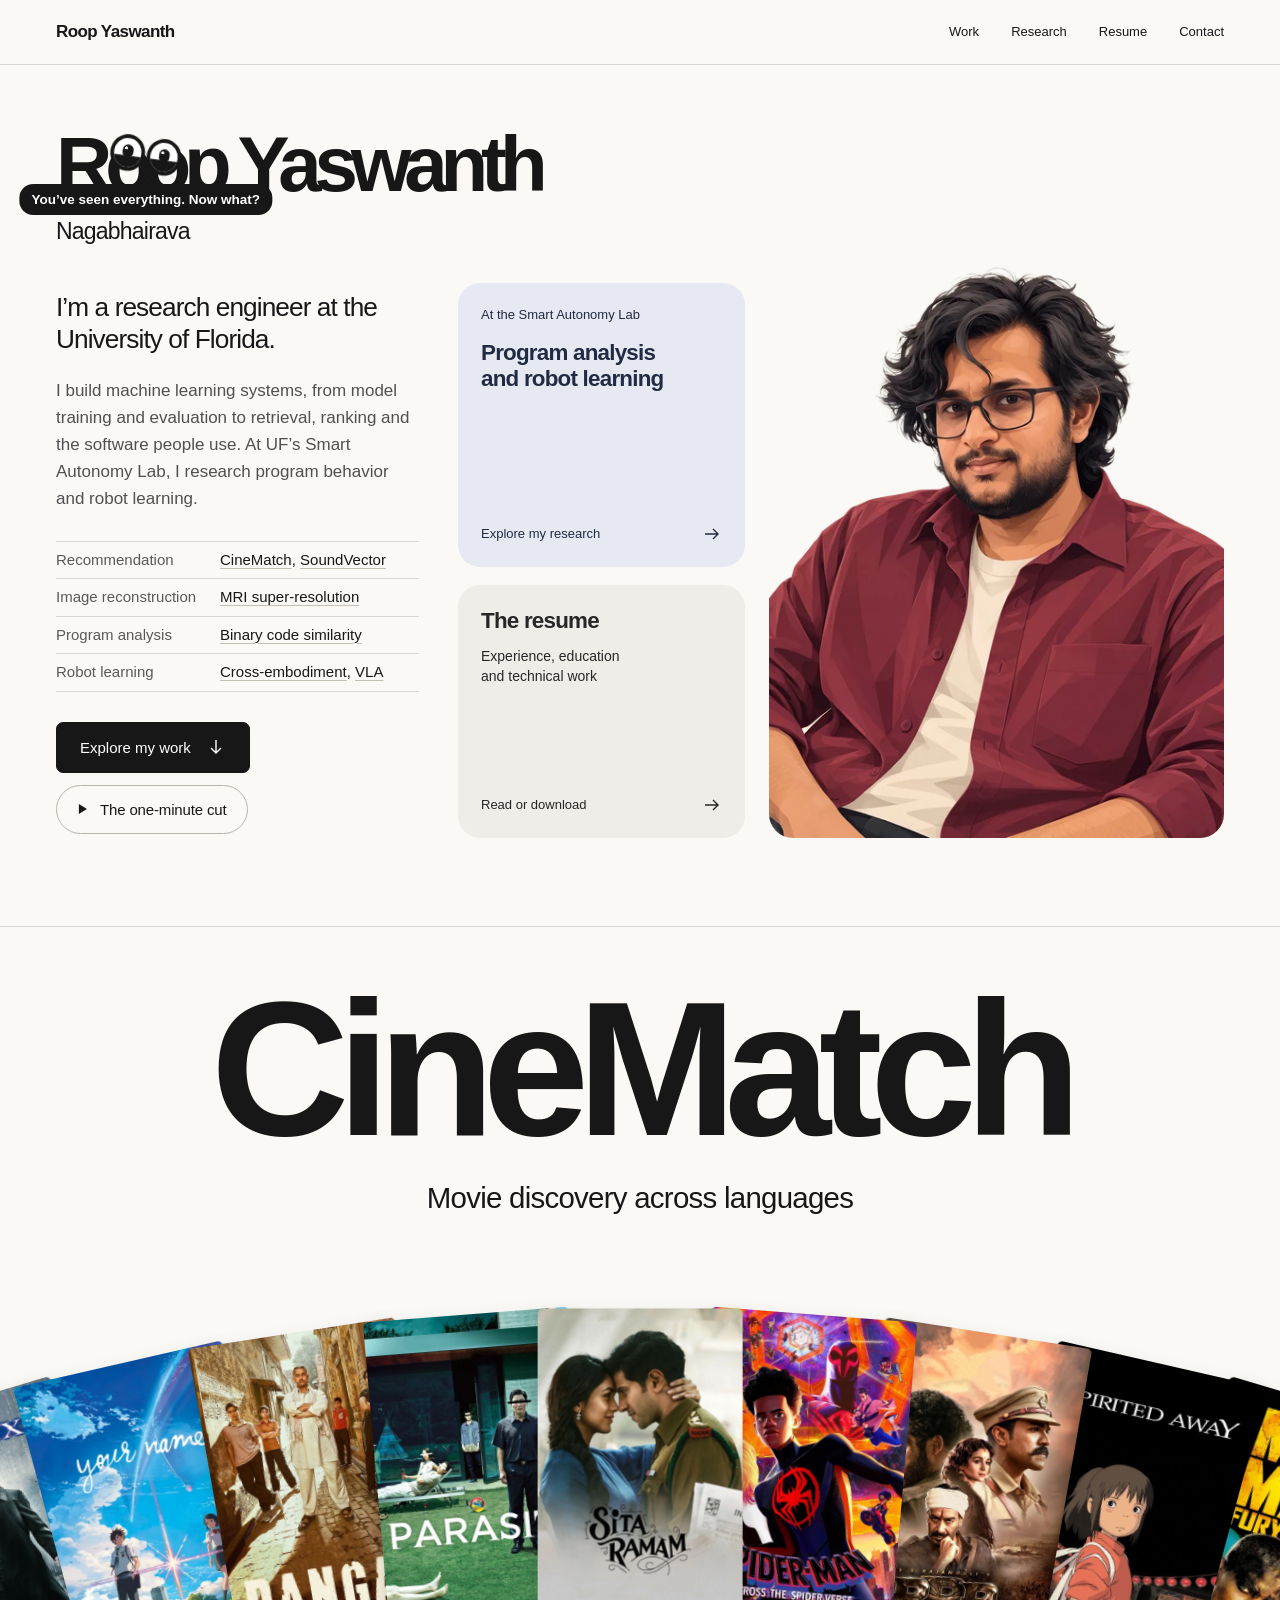
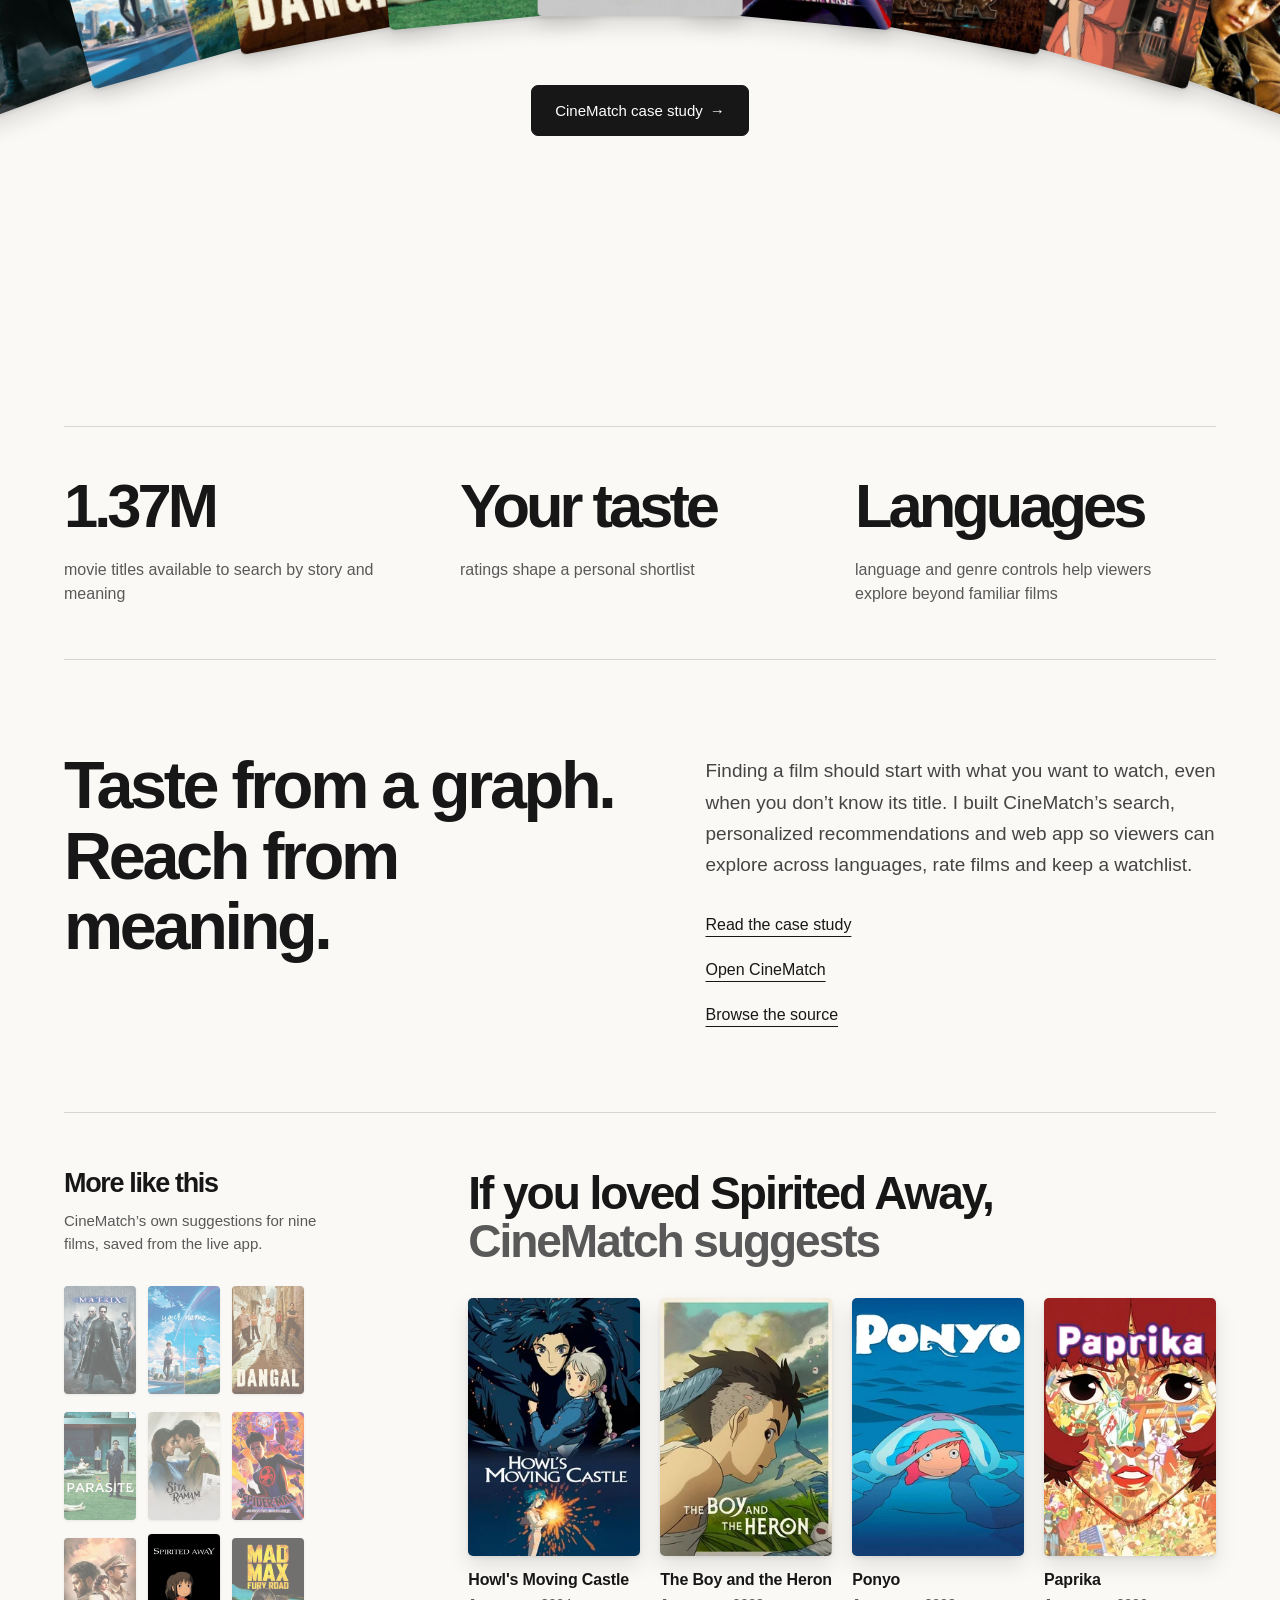
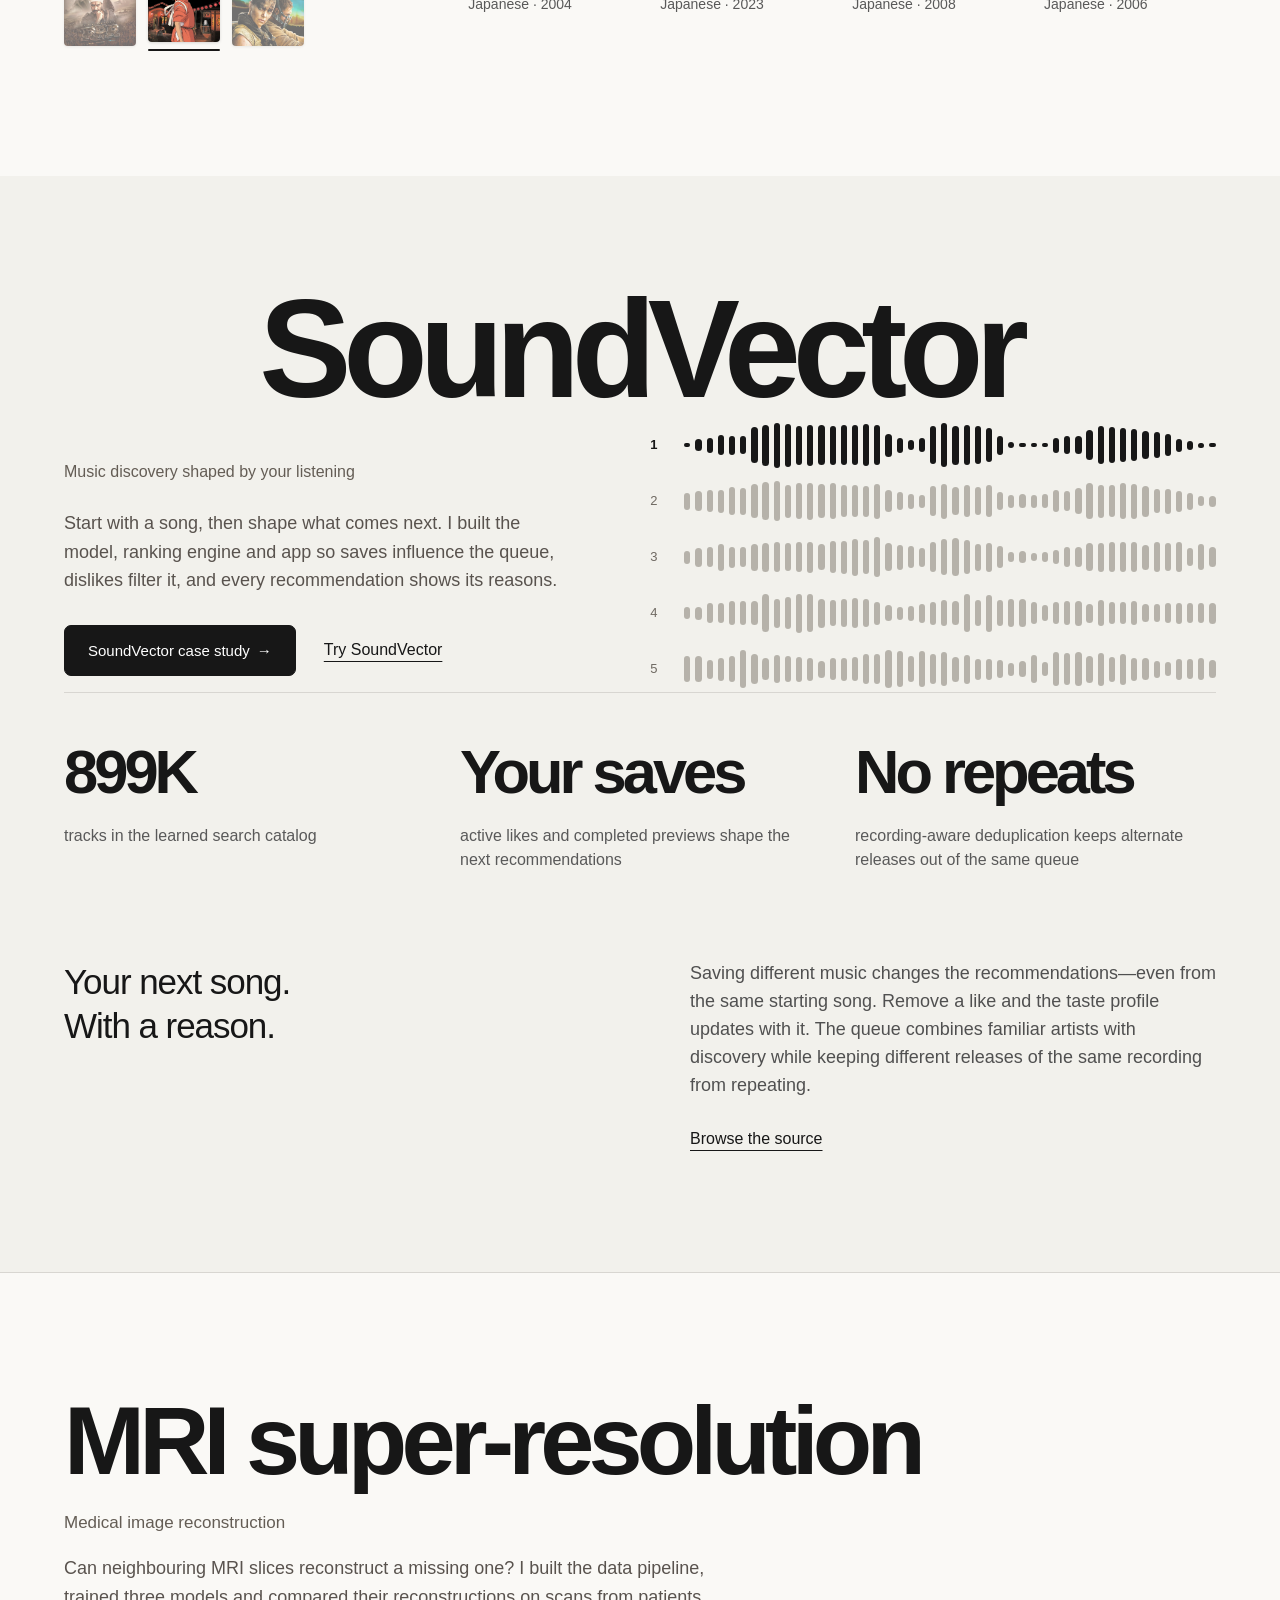
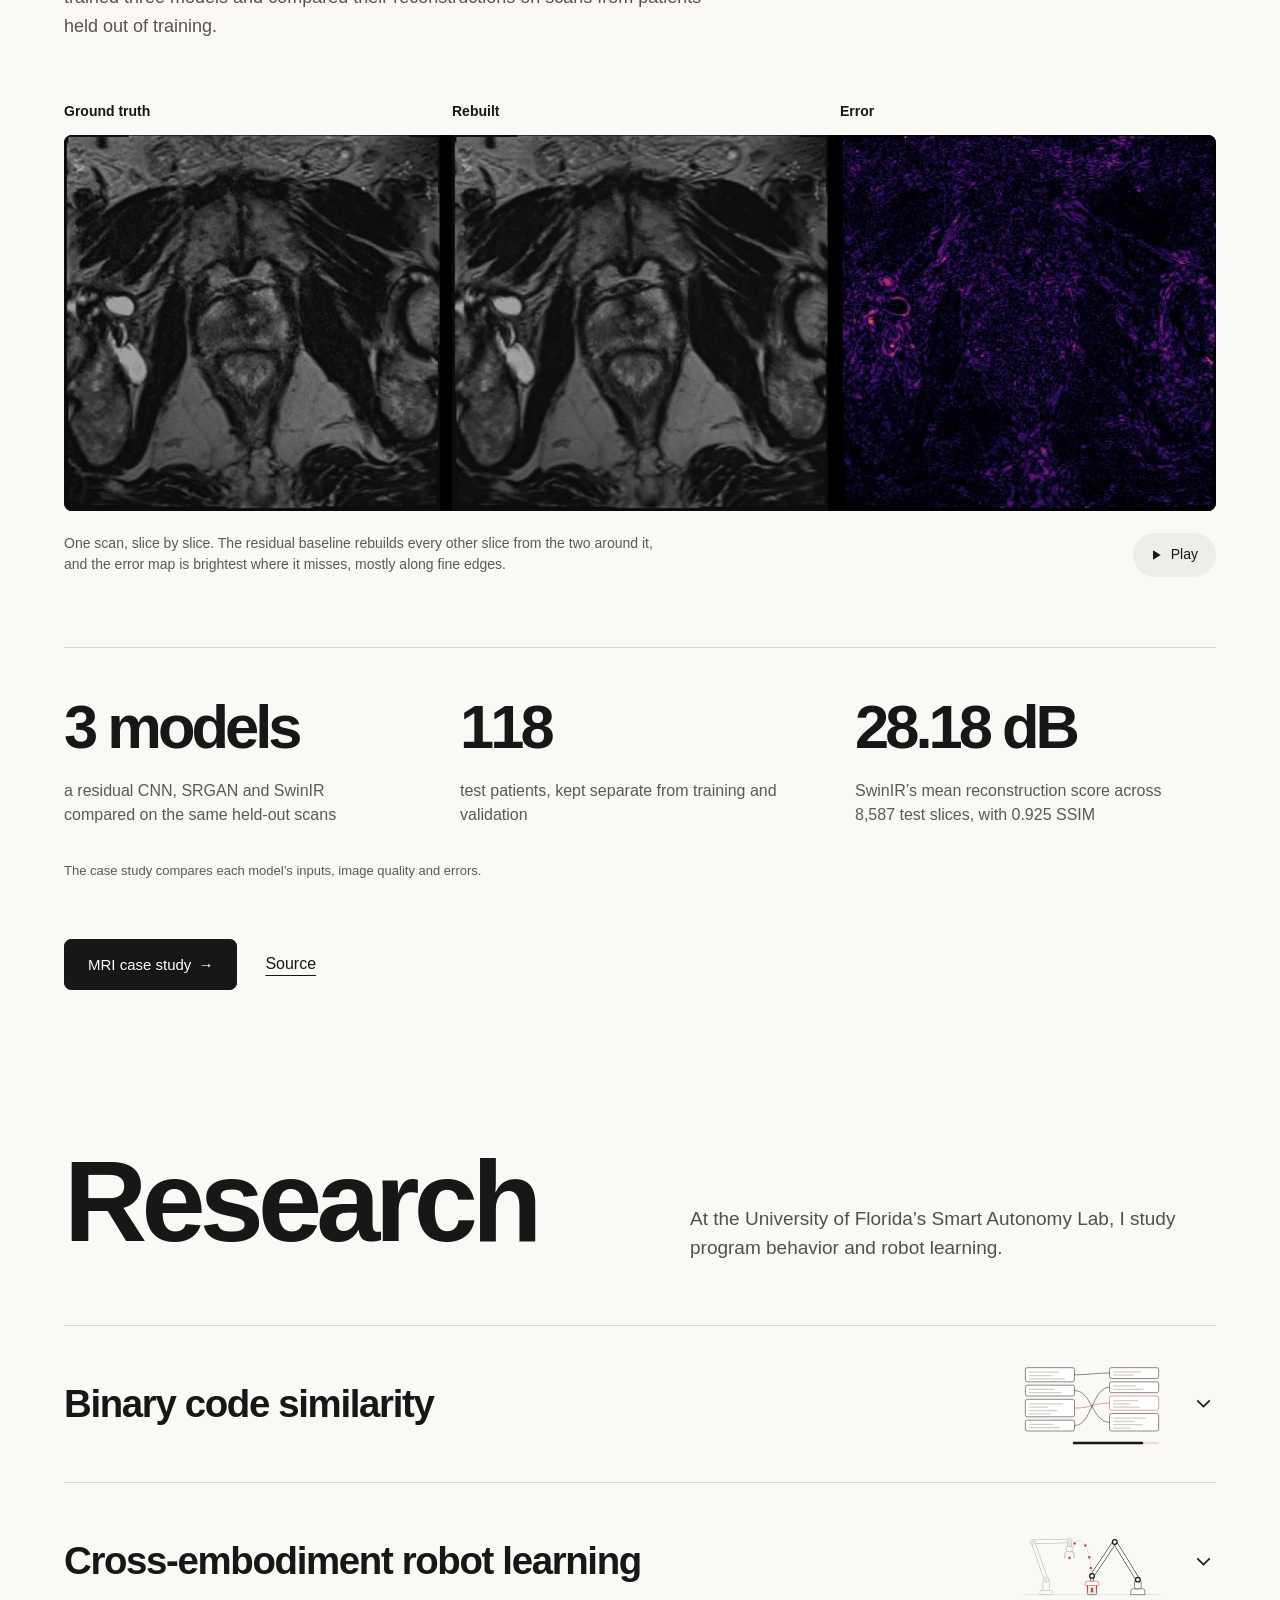
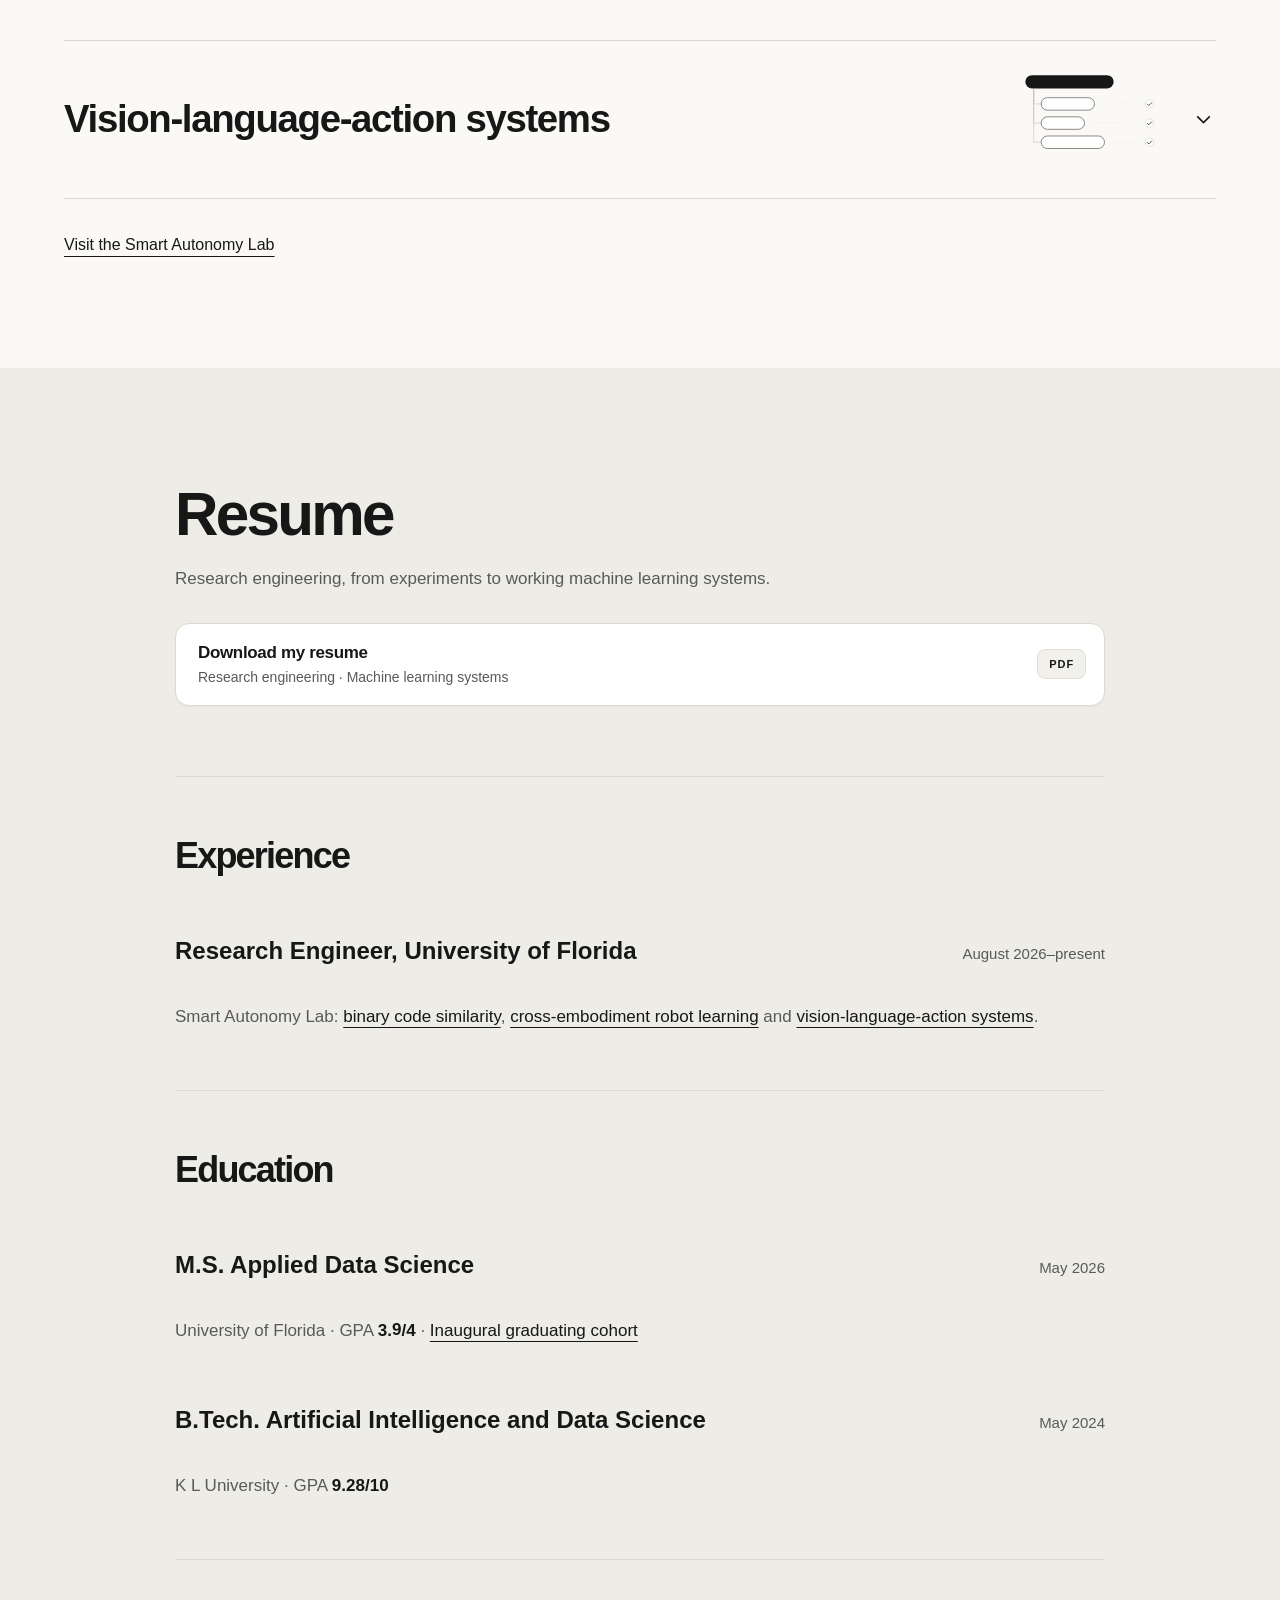
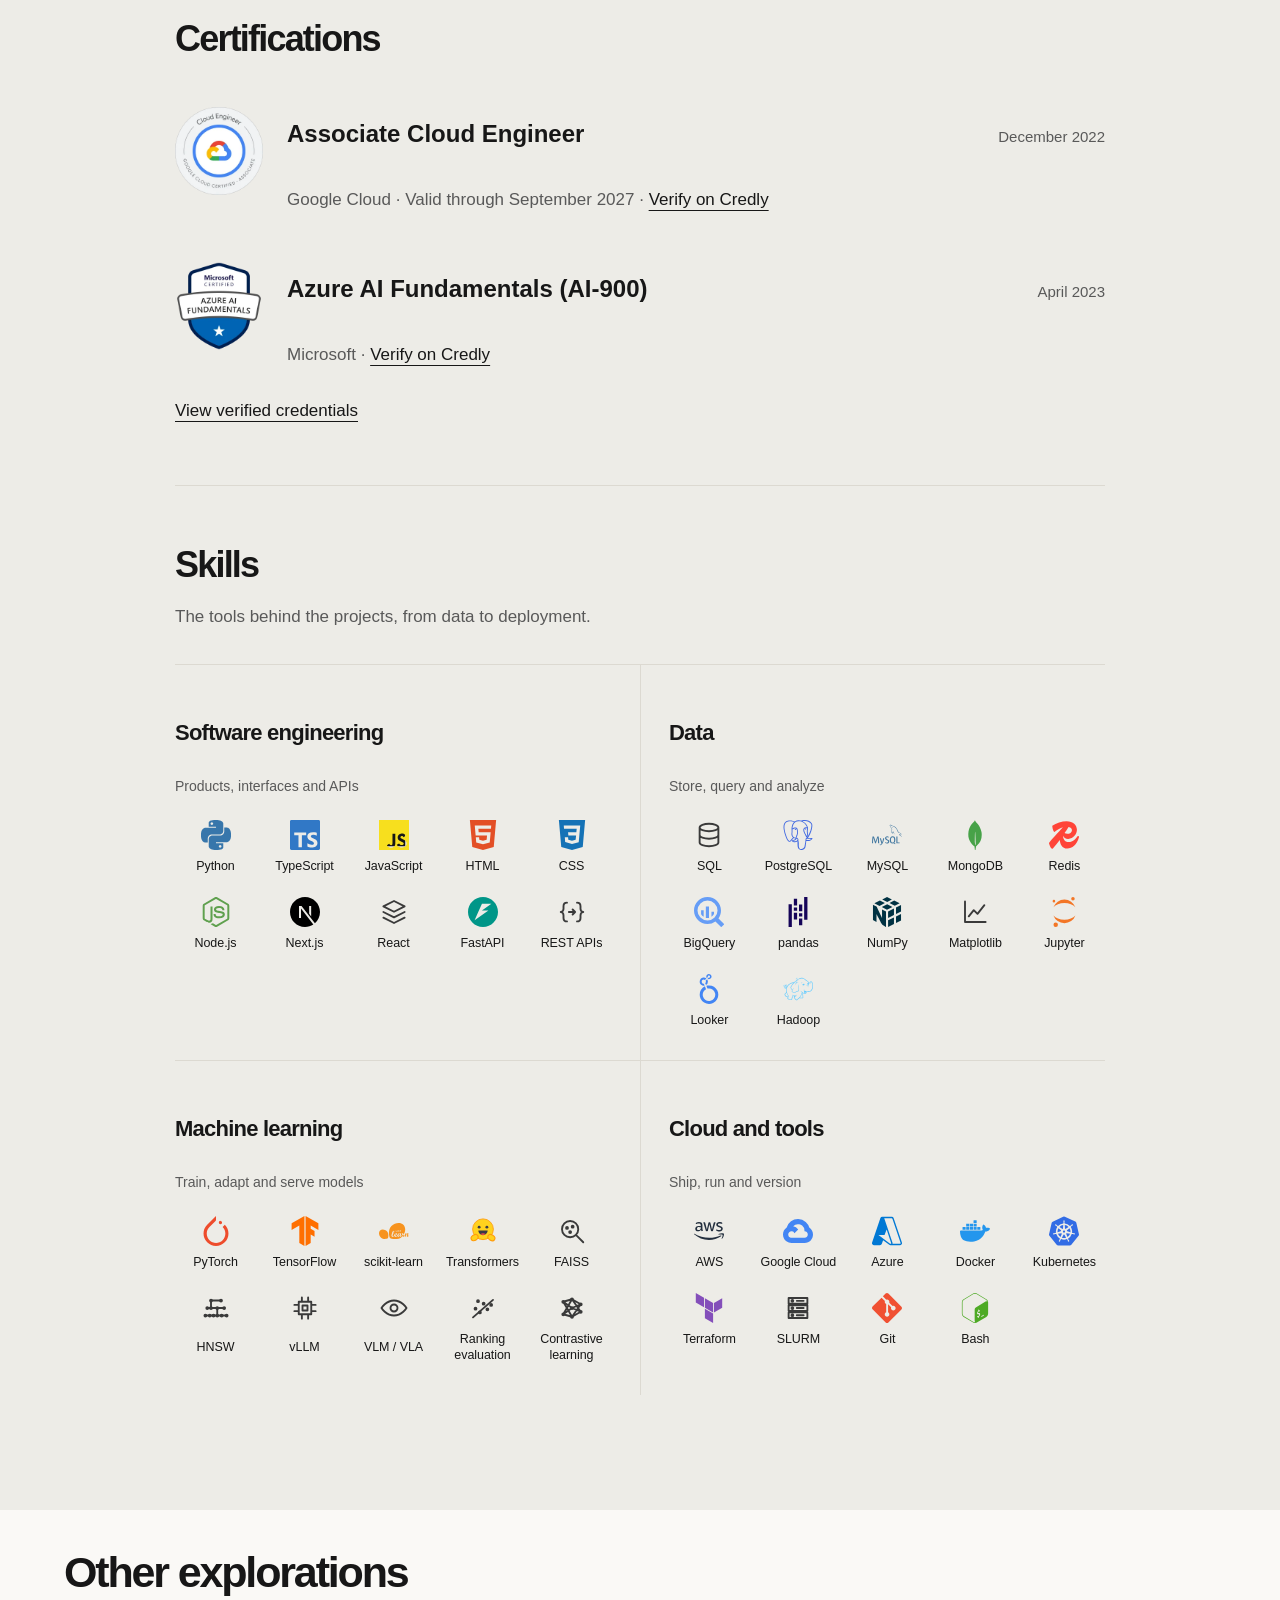
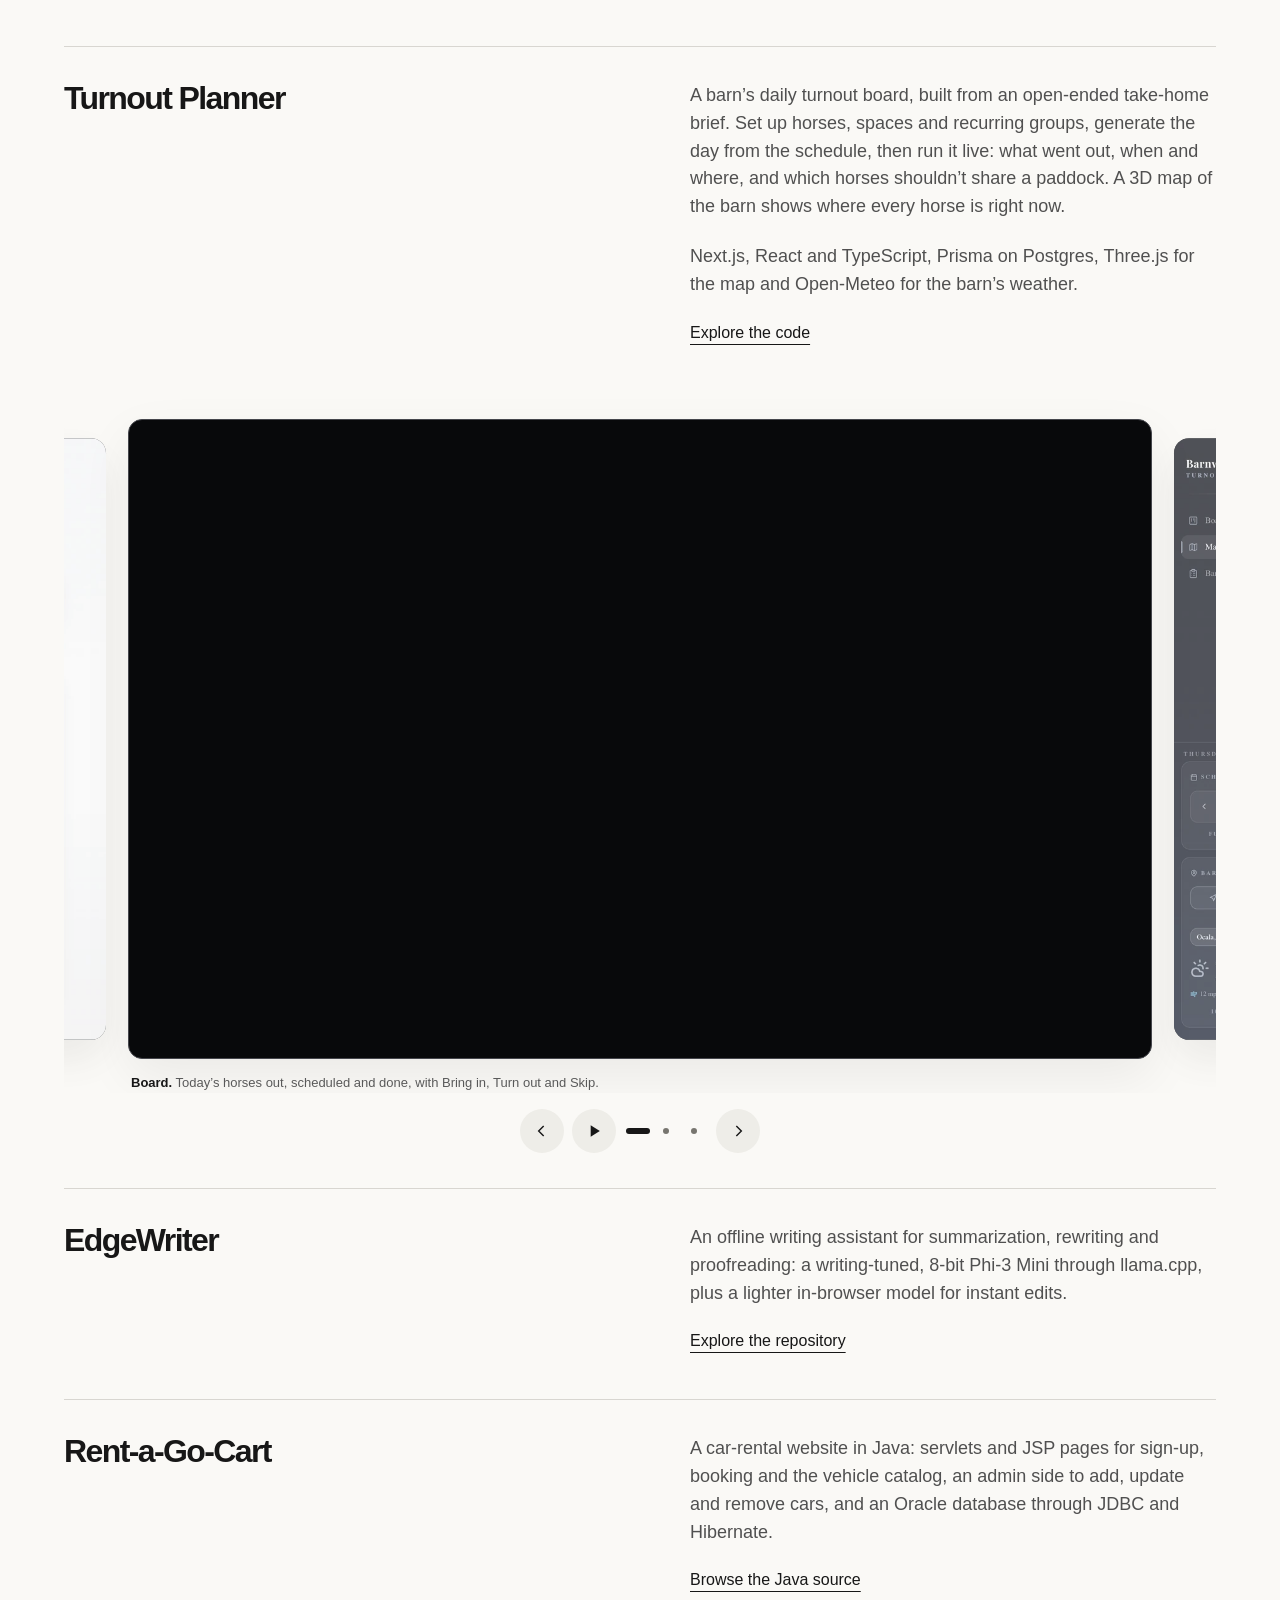
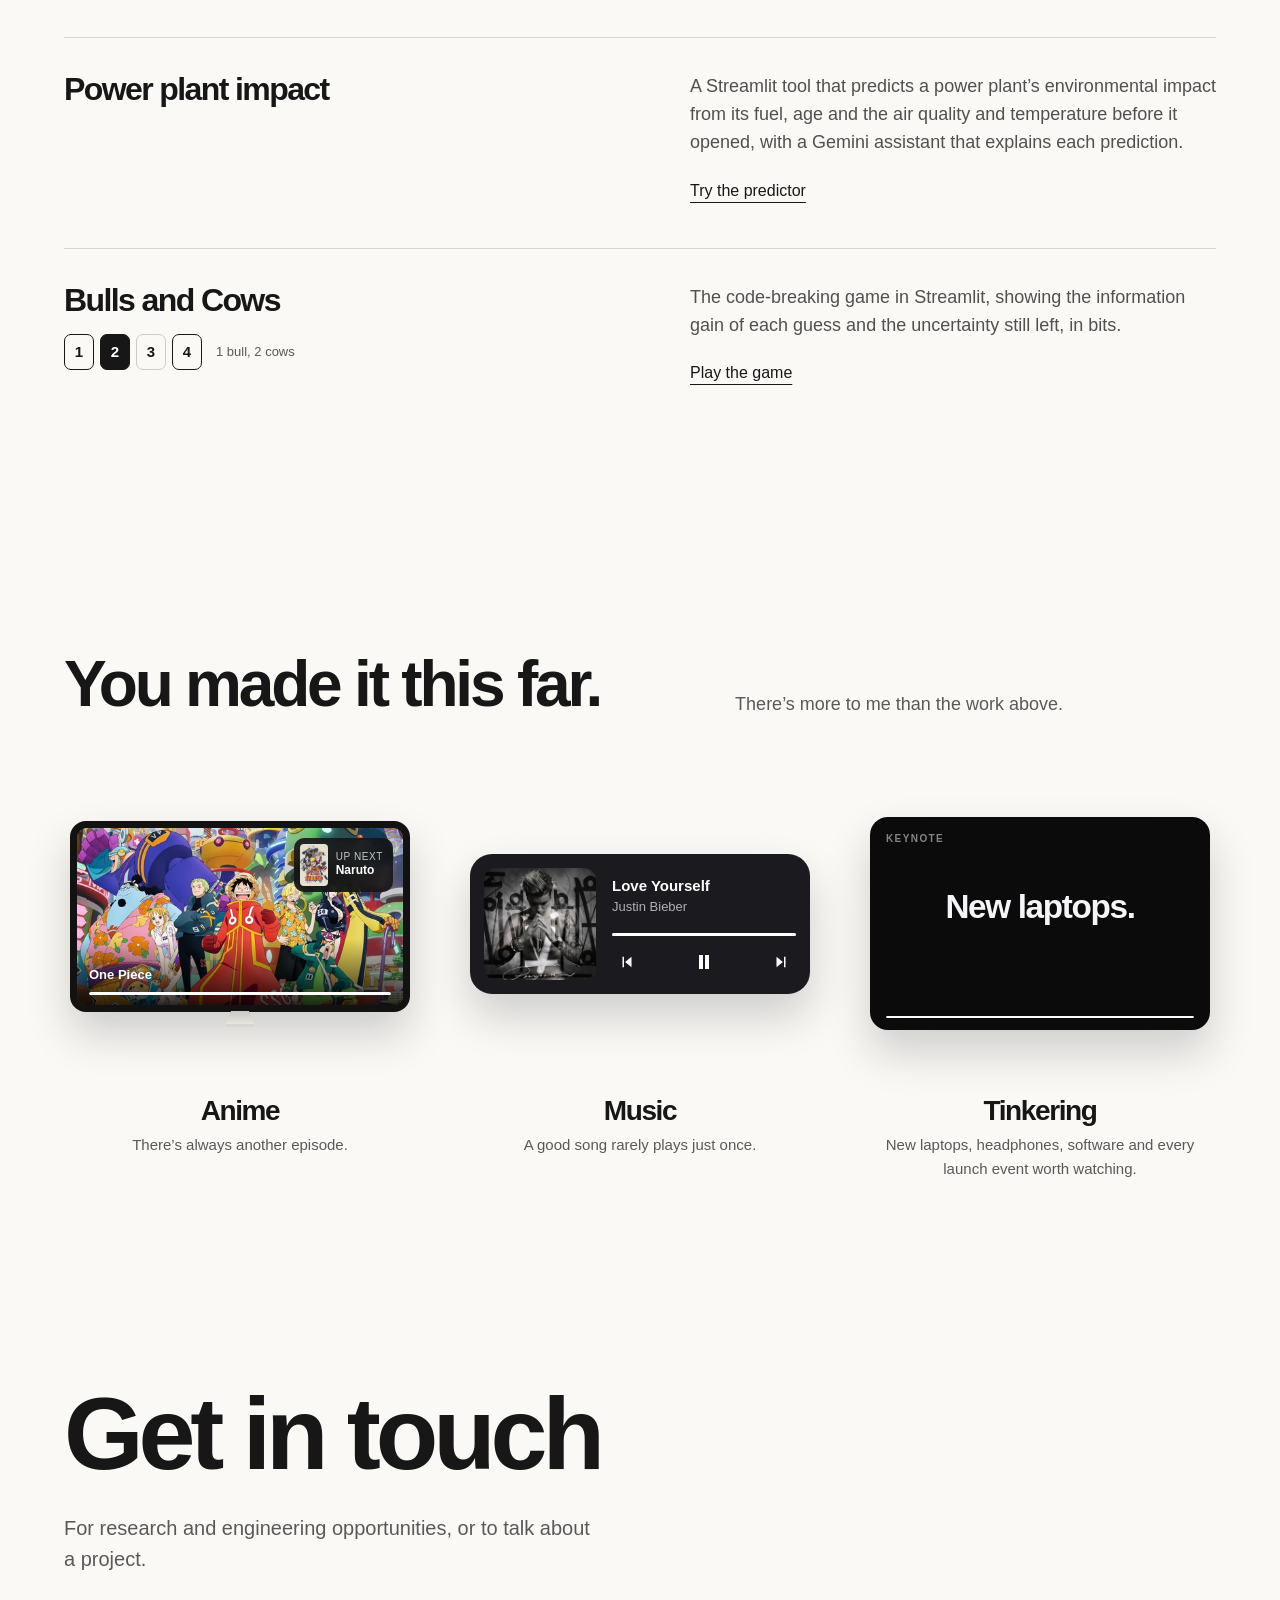
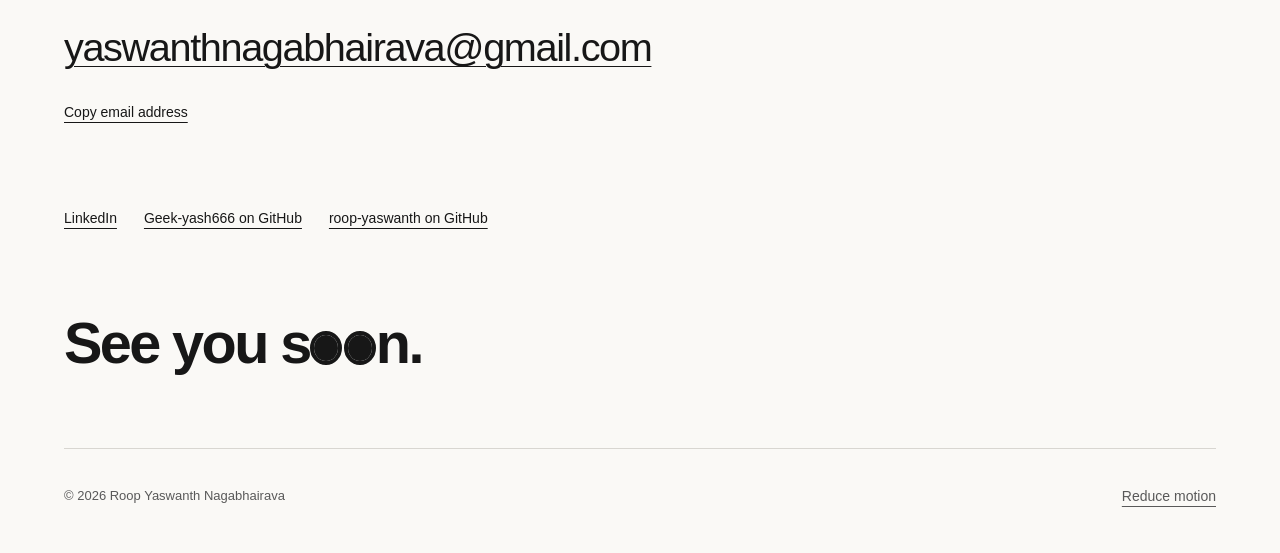
==== commit dc475d17: "Publish site from 68bc769+" ====
--- a/index.html
+++ b/index.html
@@ -38,7 +38,7 @@
 inputs.forEach(type => addEventListener(type, stop, {capture: true, passive: true}));
 transition.finished.then(done, done);
 });
-})();</script><link rel="expect" href="#mri-title" blocking="render"><script src="/assets/app.js?v=2e12b82d656b" defer></script><script src="/assets/mri.js?v=eaa91eddbee2" defer></script><script src="/assets/hobbies.js?v=55b1daf89527" defer></script><script src="/assets/similar.js?v=62d1d1fbbbd0" defer></script><script src="/assets/trailer.js?v=90b5b1954673" defer></script><script src="/assets/poppy.js?v=bcb82940e4ce" data-page="home" data-lines="/assets/poppy.json?v=6b91545d13c8" defer></script><script type="application/ld+json">{"@context": "https://schema.org", "@type": "Person", "name": "Roop Yaswanth Nagabhairava", "jobTitle": "Research Engineer", "sameAs": ["https://github.com/Geek-yash666", "https://github.com/roop-yaswanth", "https://www.linkedin.com/in/roop-yaswanth-nagabhairava-875b52201/", "https://www.credly.com/users/nagabhairava-roop-yaswanth.86a6b0ae"], "url": "https://roop-yaswanth.github.io"}</script></head><body><a class="skip-link" href="#main">Skip to content</a><header class="site-header"><div class="nav-wrap"><a class="brand" href="/">Roop Yaswanth</a><button class="menu-toggle" type="button" aria-expanded="false" aria-controls="primary-nav" hidden>Menu</button><nav id="primary-nav" aria-label="Main navigation"><a href="/#work">Work</a><a href="/#research">Research</a><a href="/#resume">Resume</a><a href="/#contact">Contact</a></nav></div></header><main id="main" tabindex="-1">
+})();</script><link rel="expect" href="#mri-title" blocking="render"><script src="/assets/app.js?v=2e12b82d656b" defer></script><script src="/assets/mri.js?v=eaa91eddbee2" defer></script><script src="/assets/hobbies.js?v=55b1daf89527" defer></script><script src="/assets/similar.js?v=62d1d1fbbbd0" defer></script><script src="/assets/trailer.js?v=90b5b1954673" defer></script><script src="/assets/poppy.js?v=f6af4041a631" data-page="home" data-lines="/assets/poppy-global.json?v=85e7705bff61" data-page-lines="/assets/poppy-home.json?v=15b4df5855aa" defer></script><script type="application/ld+json">{"@context": "https://schema.org", "@type": "Person", "name": "Roop Yaswanth Nagabhairava", "jobTitle": "Research Engineer", "sameAs": ["https://github.com/Geek-yash666", "https://github.com/roop-yaswanth", "https://www.linkedin.com/in/roop-yaswanth-nagabhairava-875b52201/", "https://www.credly.com/users/nagabhairava-roop-yaswanth.86a6b0ae"], "url": "https://roop-yaswanth.github.io"}</script></head><body><a class="skip-link" href="#main">Skip to content</a><header class="site-header"><div class="nav-wrap"><a class="brand" href="/">Roop Yaswanth</a><button class="menu-toggle" type="button" aria-expanded="false" aria-controls="primary-nav" hidden>Menu</button><nav id="primary-nav" aria-label="Main navigation"><a href="/#work">Work</a><a href="/#research">Research</a><a href="/#resume">Resume</a><a href="/#contact">Contact</a></nav></div></header><main id="main" tabindex="-1">
   <section class="identity-intro" aria-labelledby="identity-title">
     <div class="identity-heading">
       <h1 id="identity-title"><span aria-hidden="true">R<span class="eye-letter">o<i class="eye-pupil"></i></span><span class="eye-letter">o<i class="eye-pupil"></i><span class="print-quip">Taking this offline?</span></span>p Yaswanth</span> <span class="identity-surname" aria-hidden="true">Nagabhairava</span><span class="visually-hidden">Roop Yaswanth Nagabhairava</span></h1>
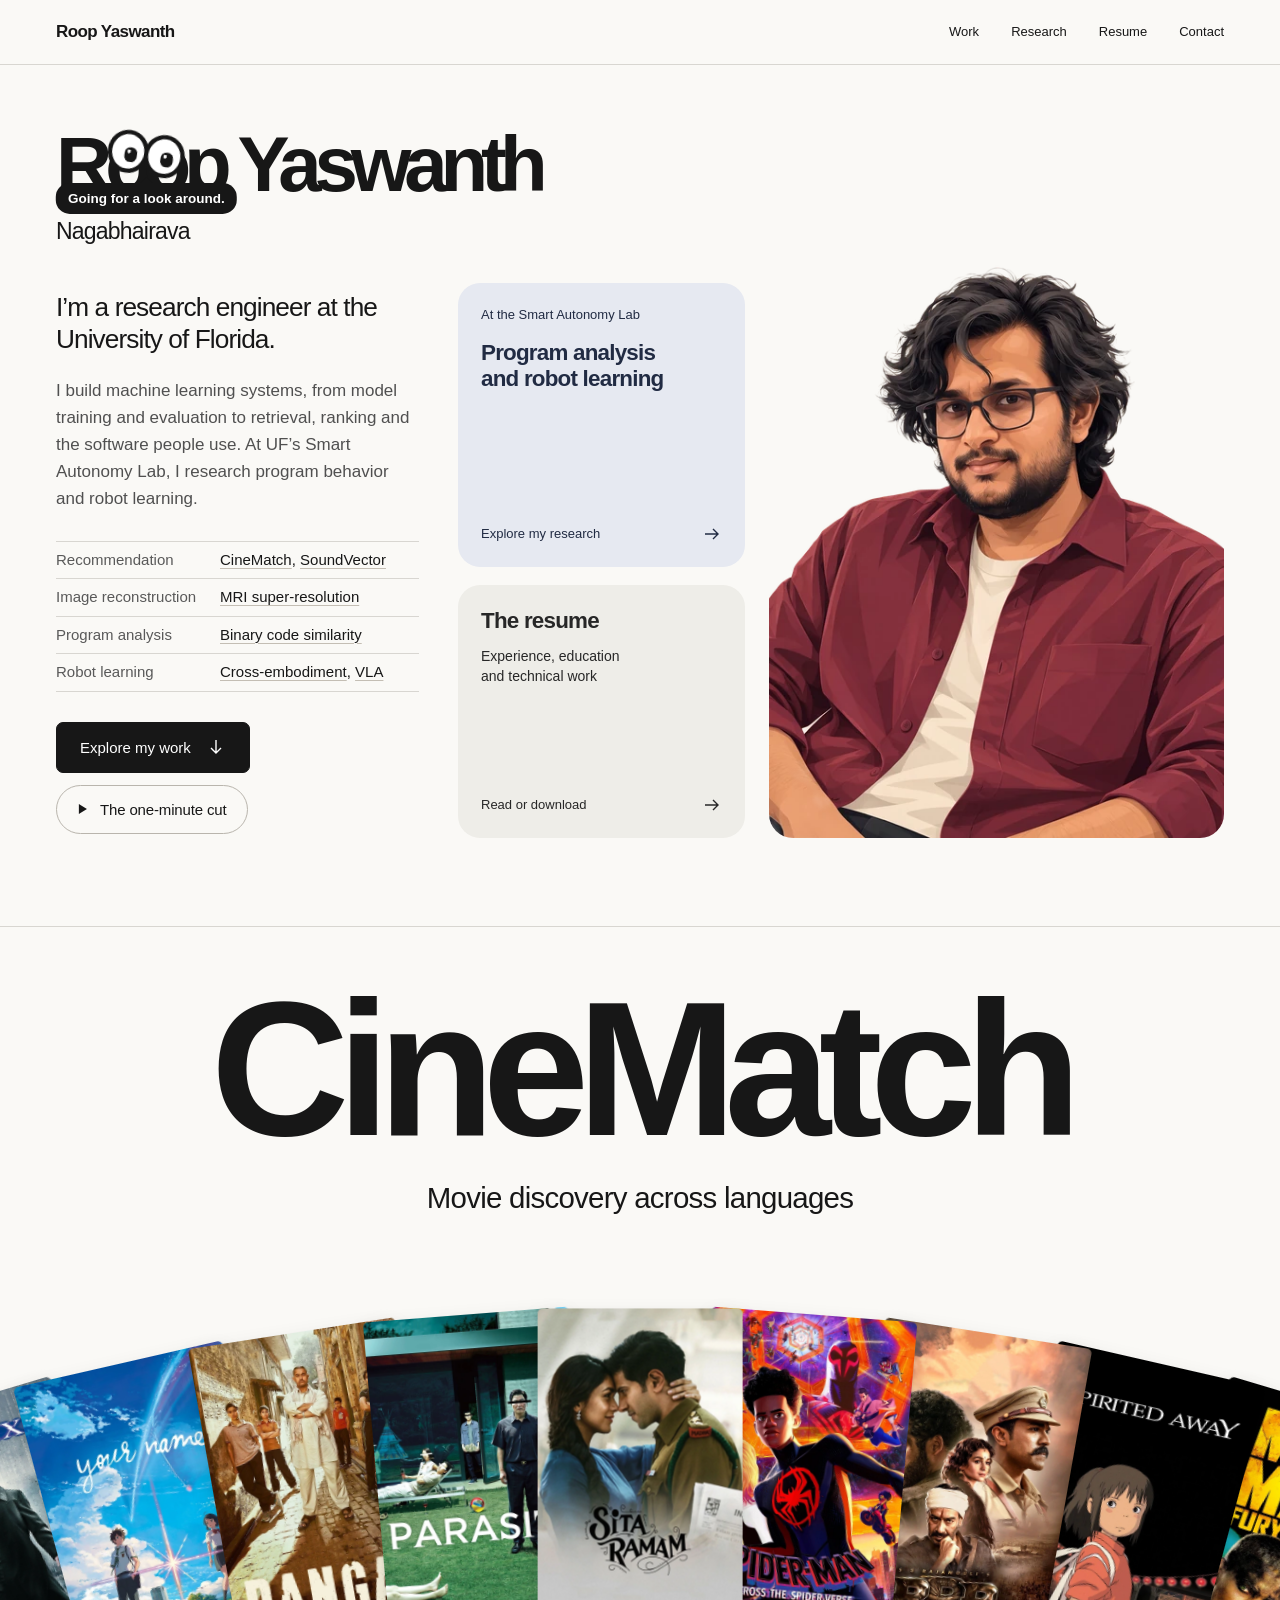
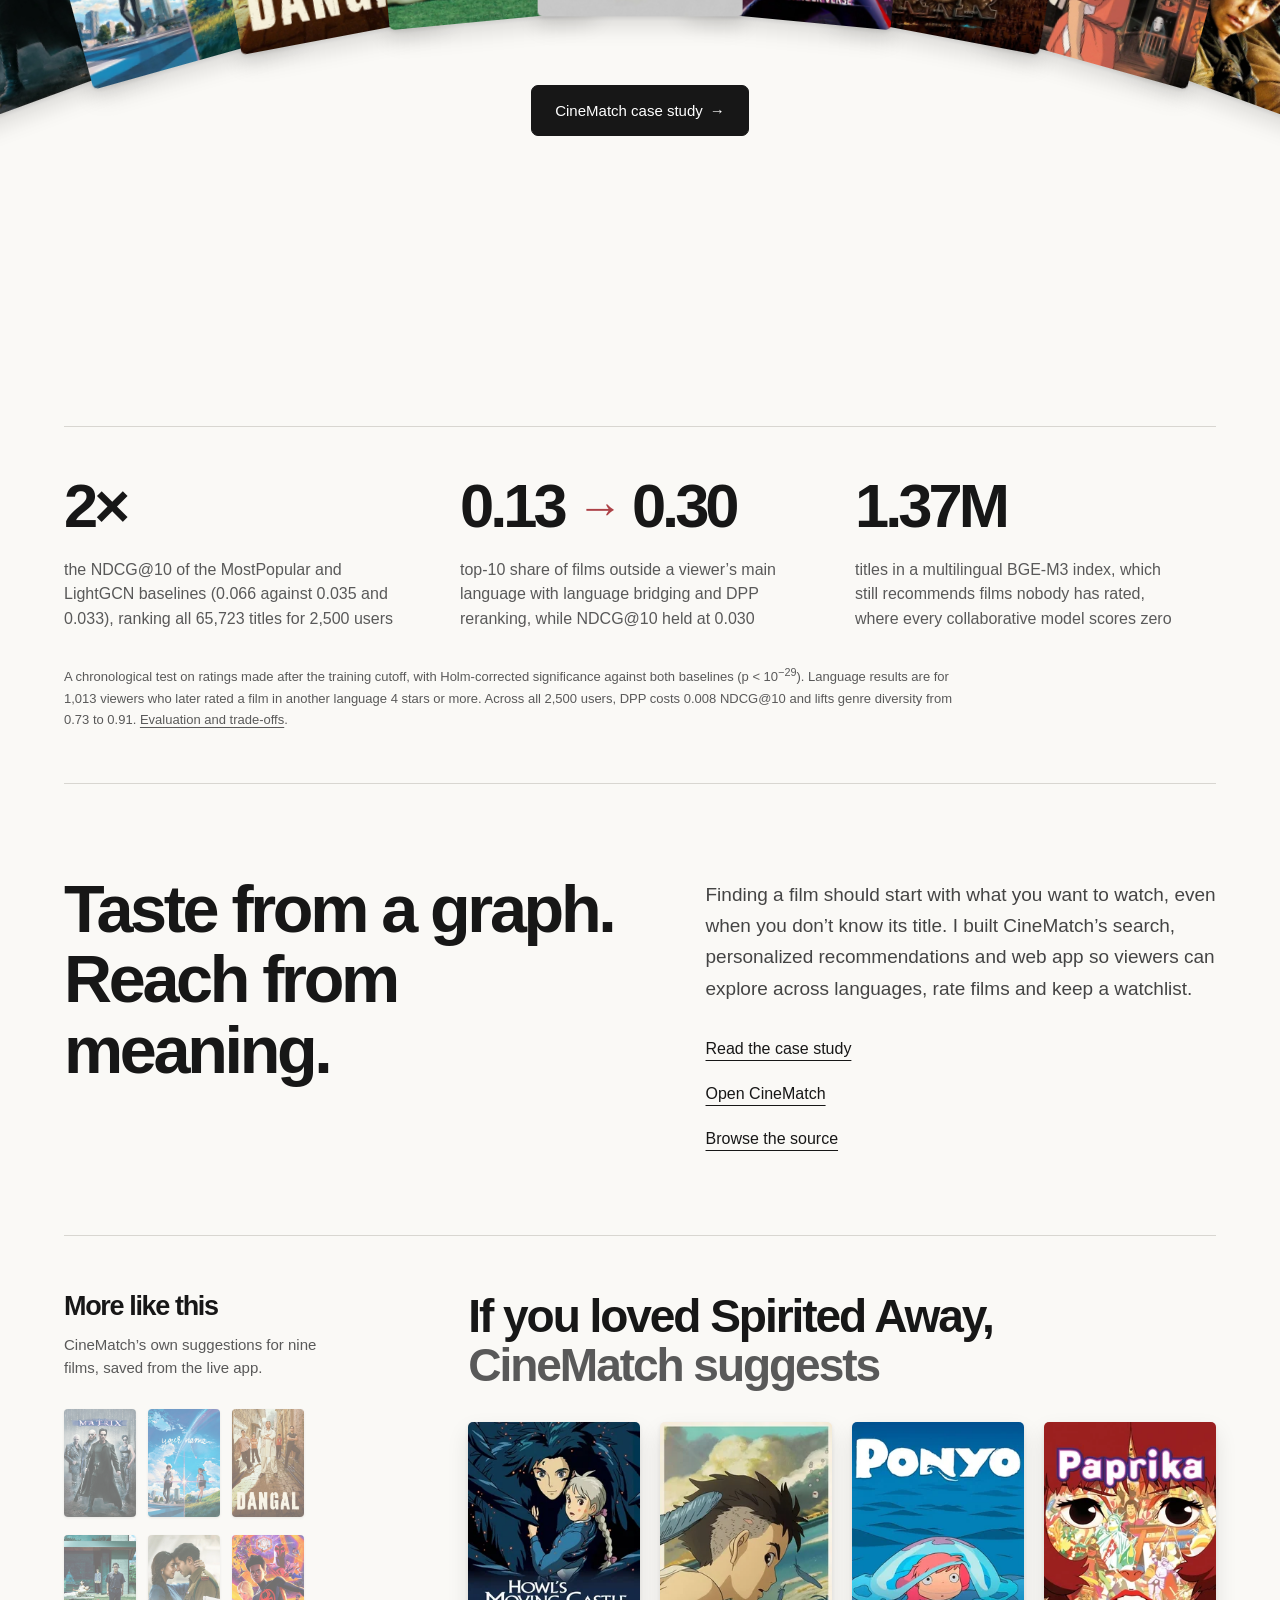
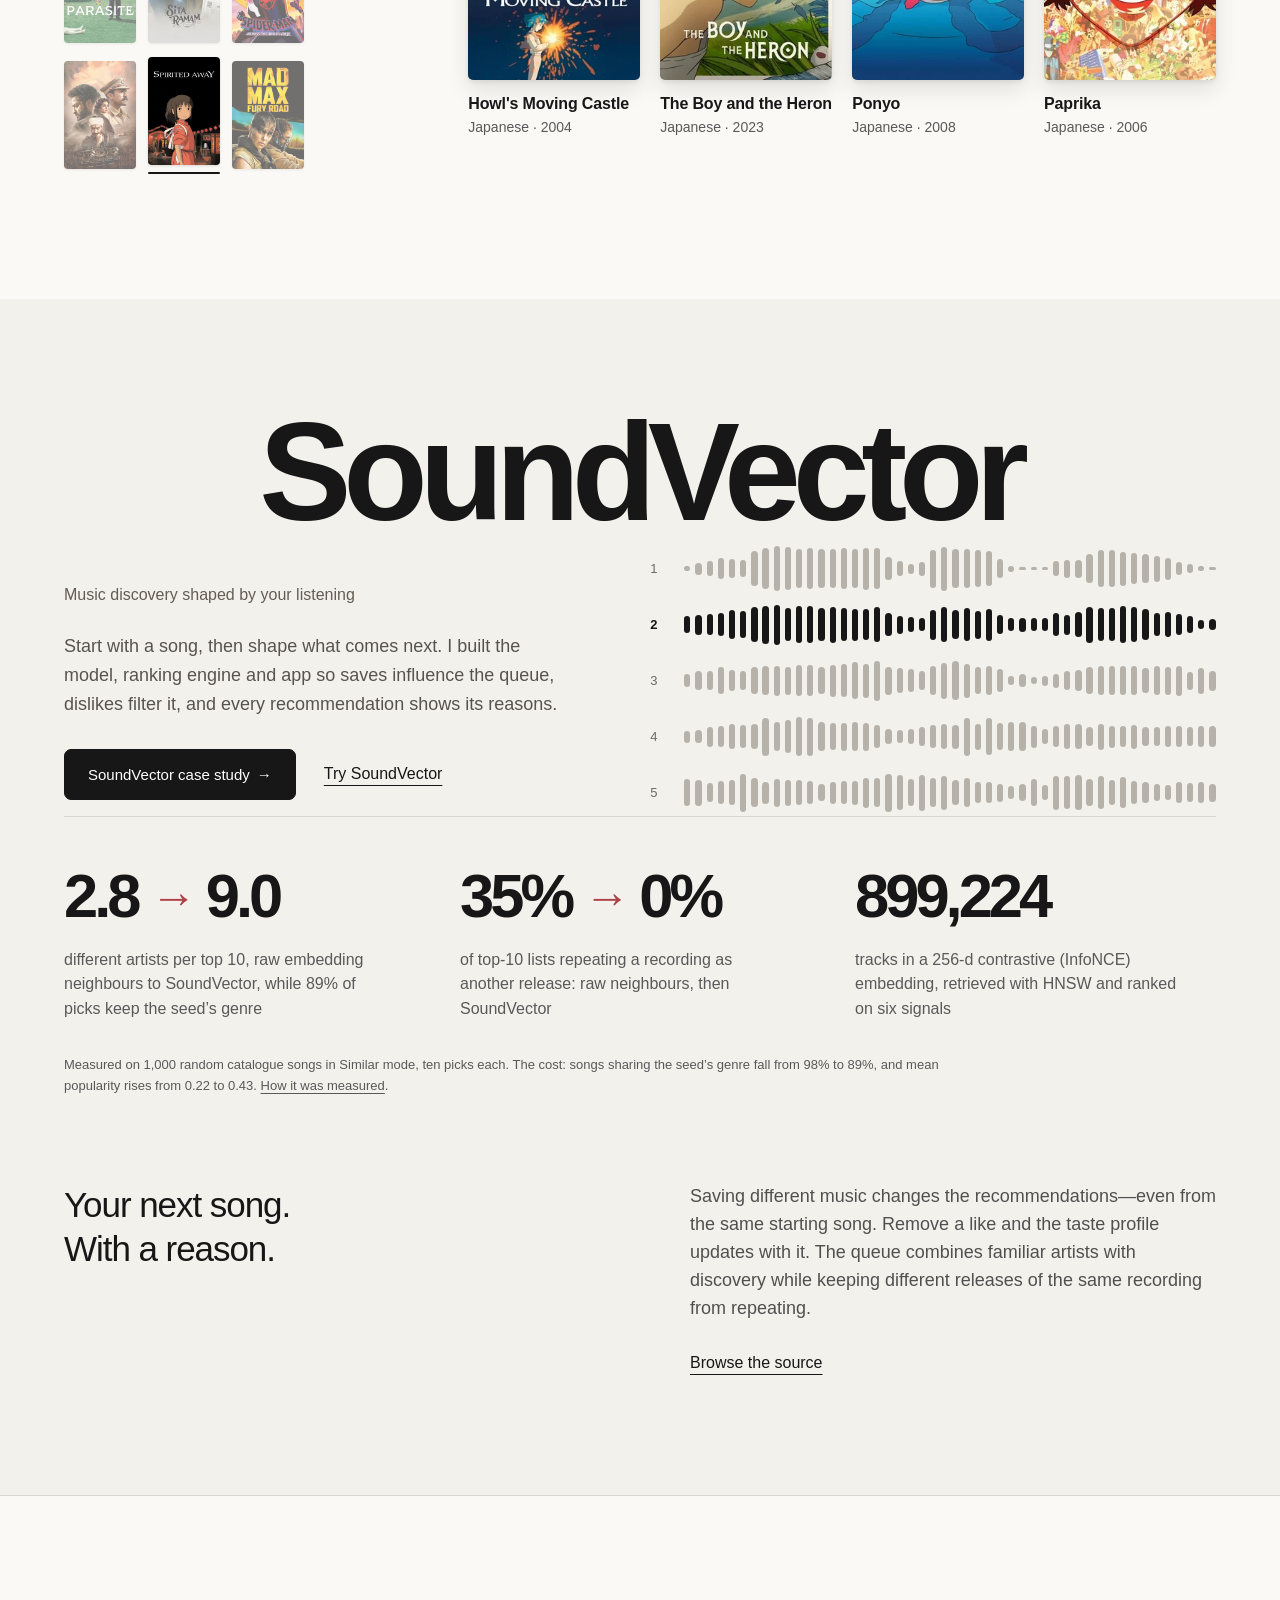
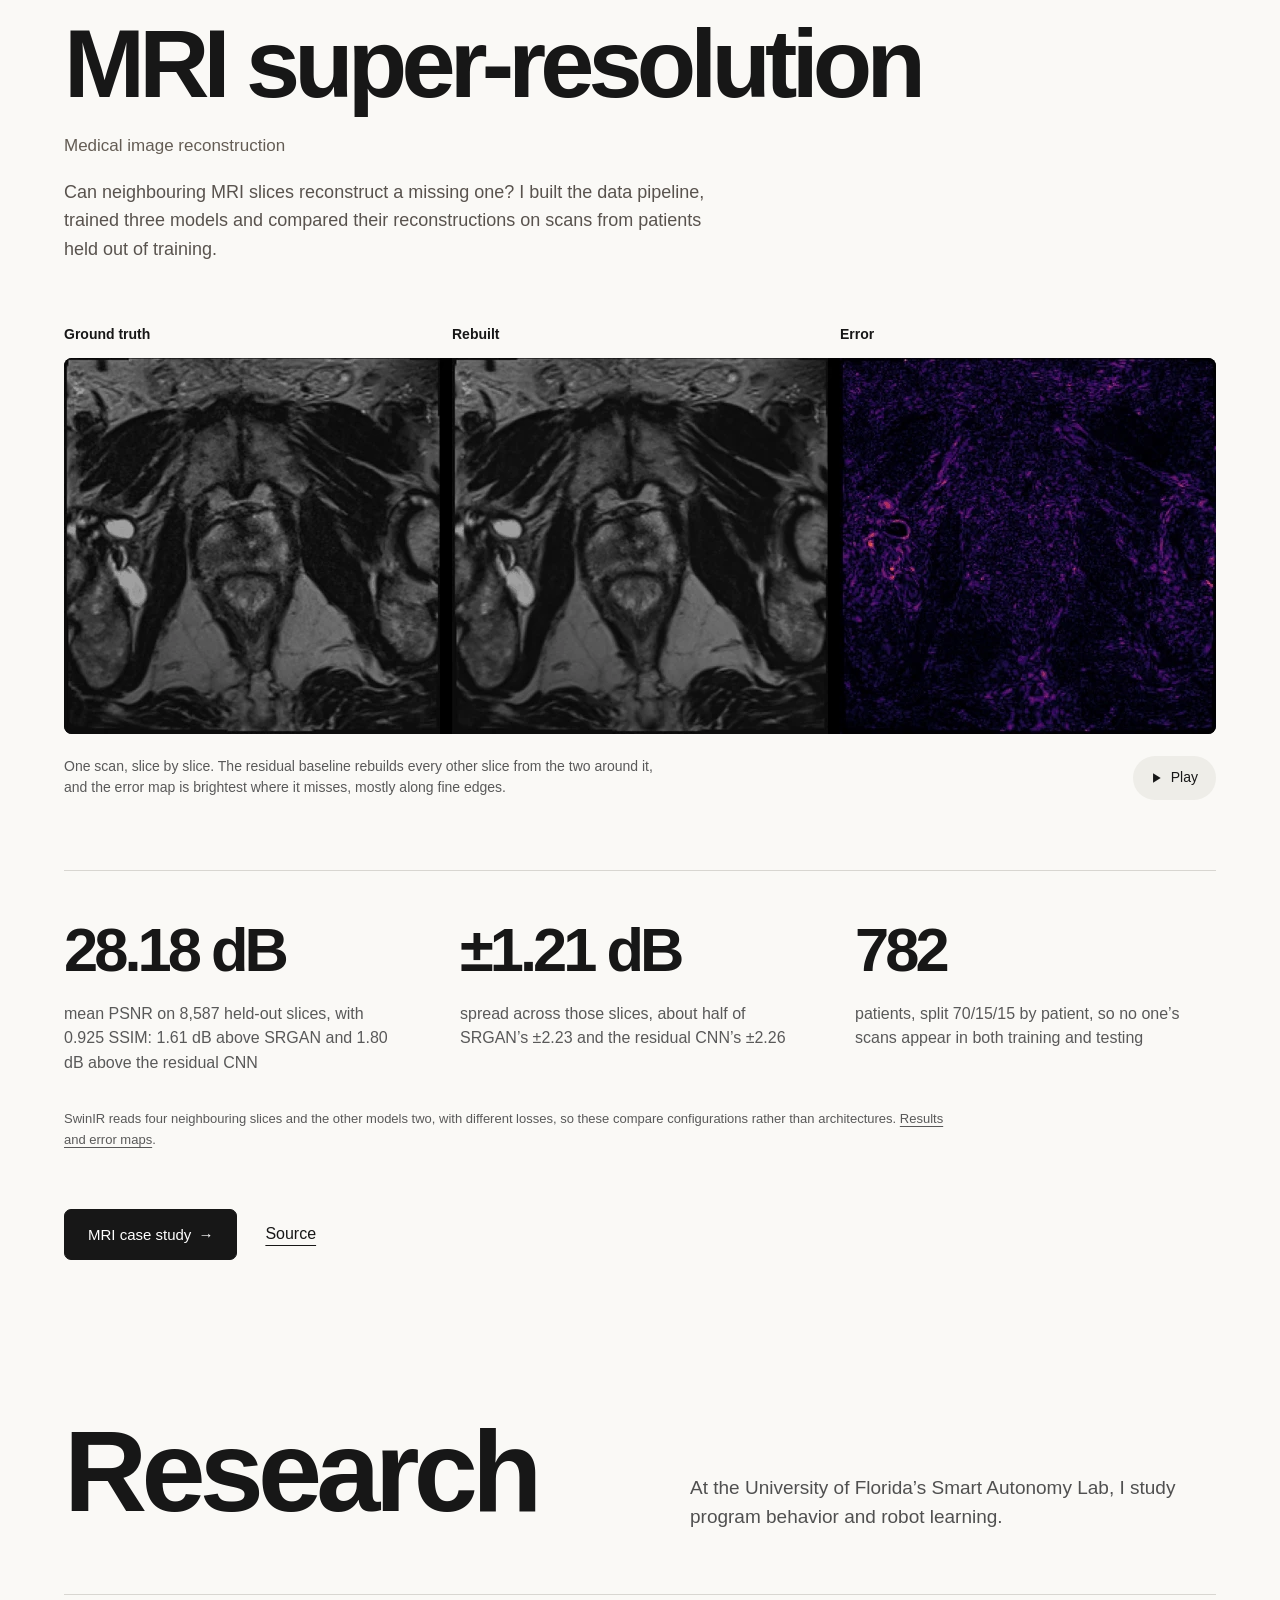
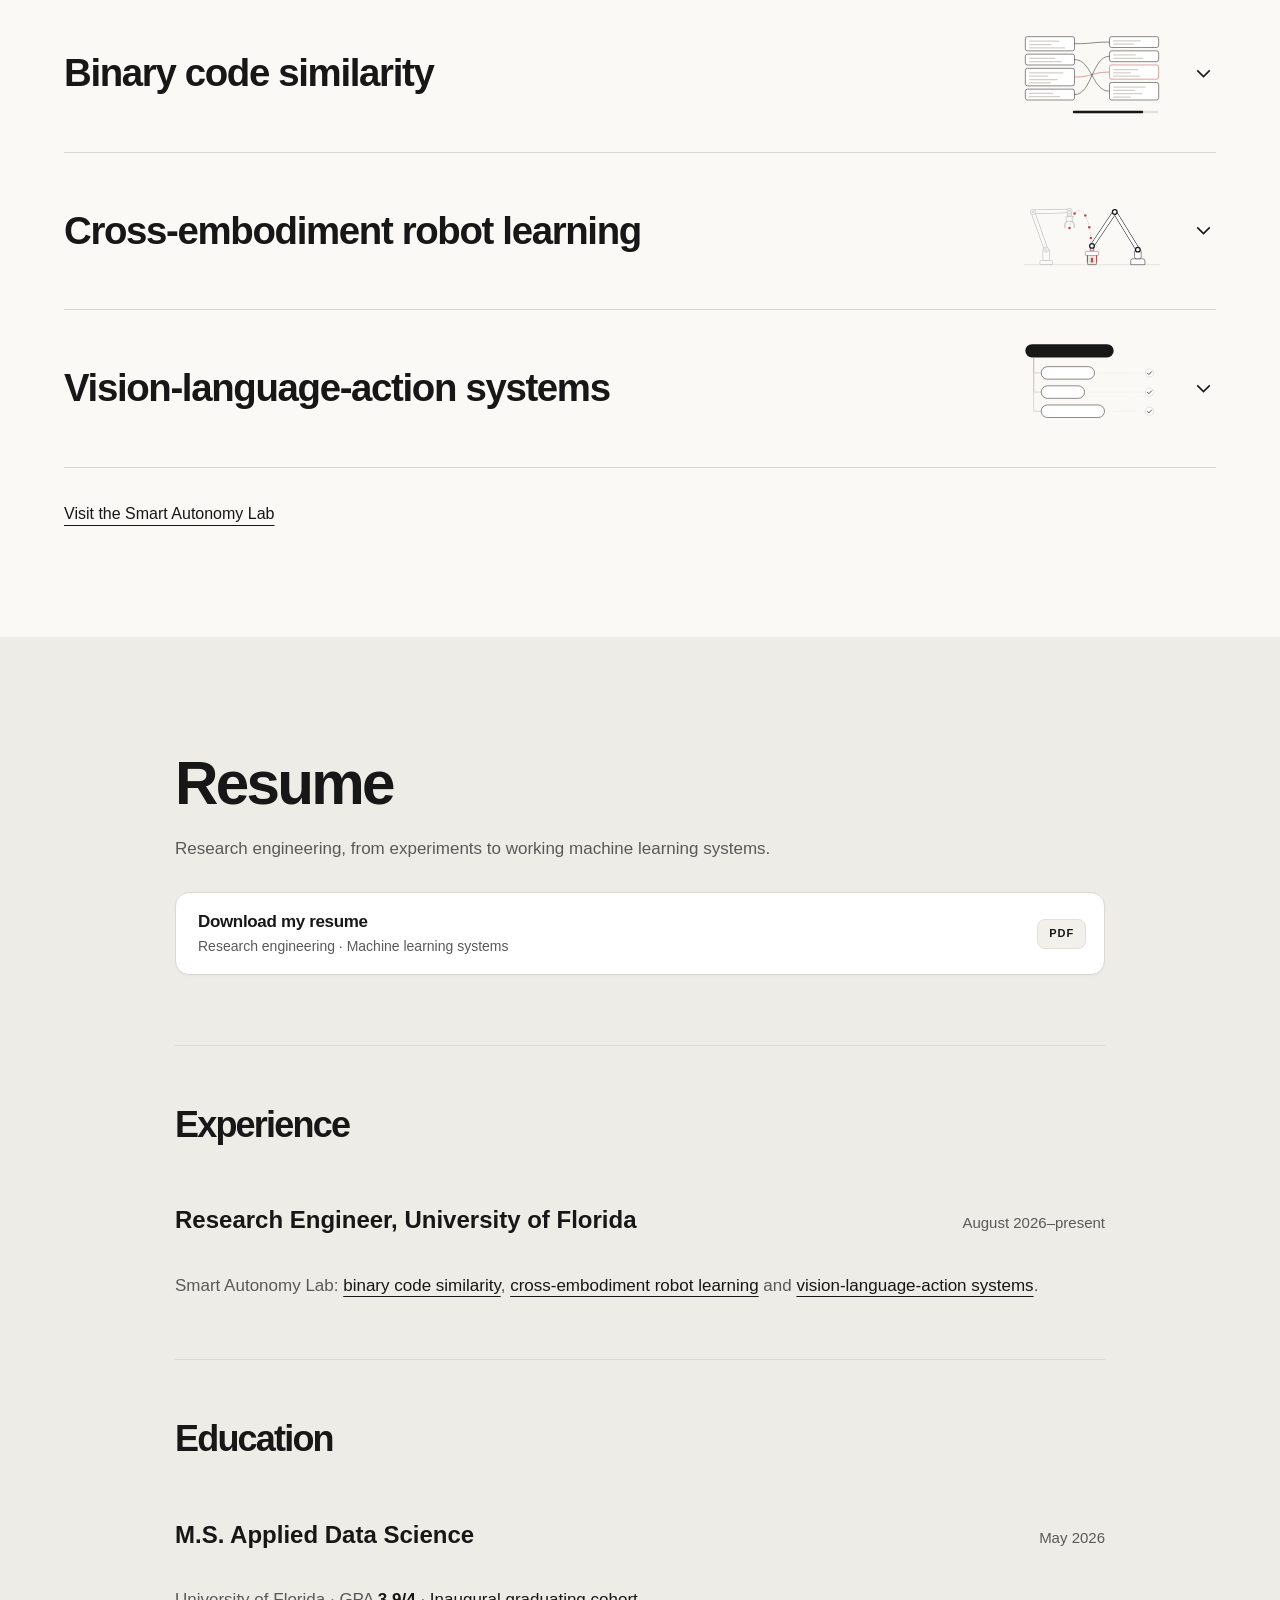
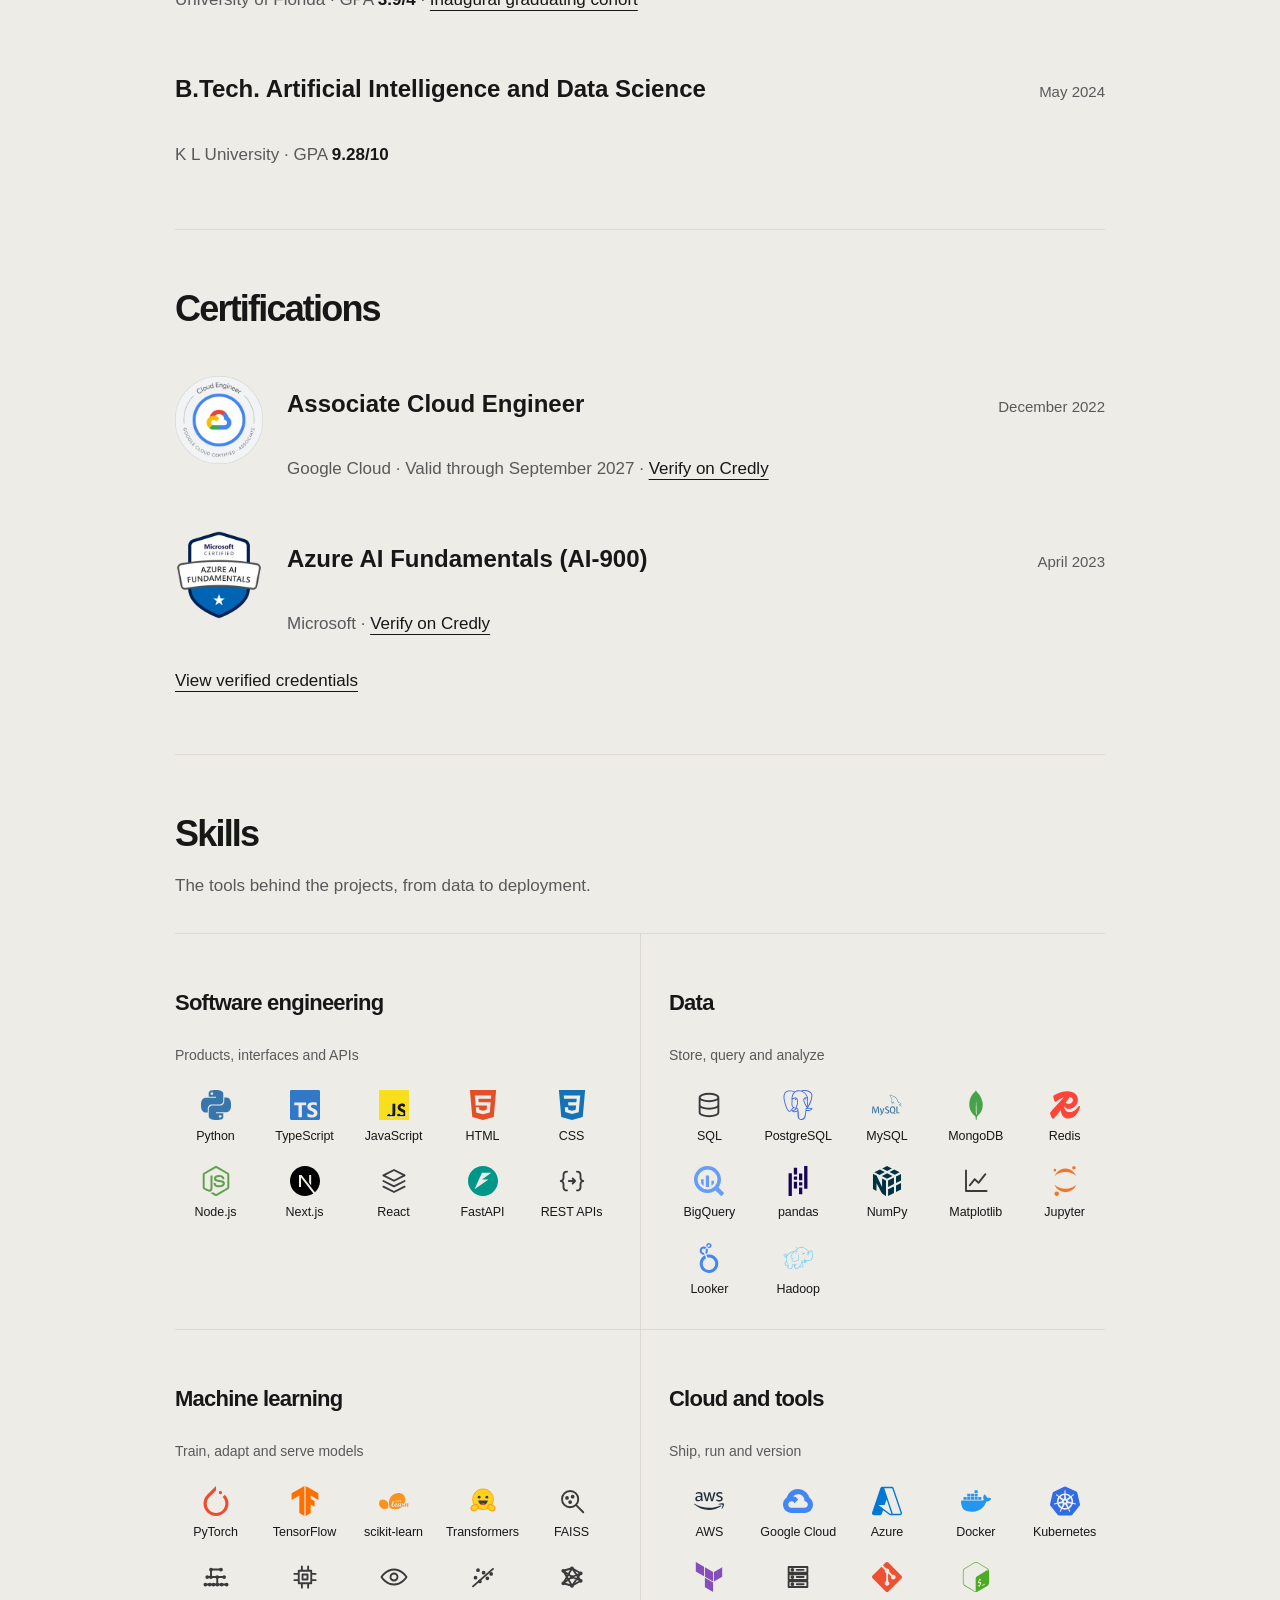
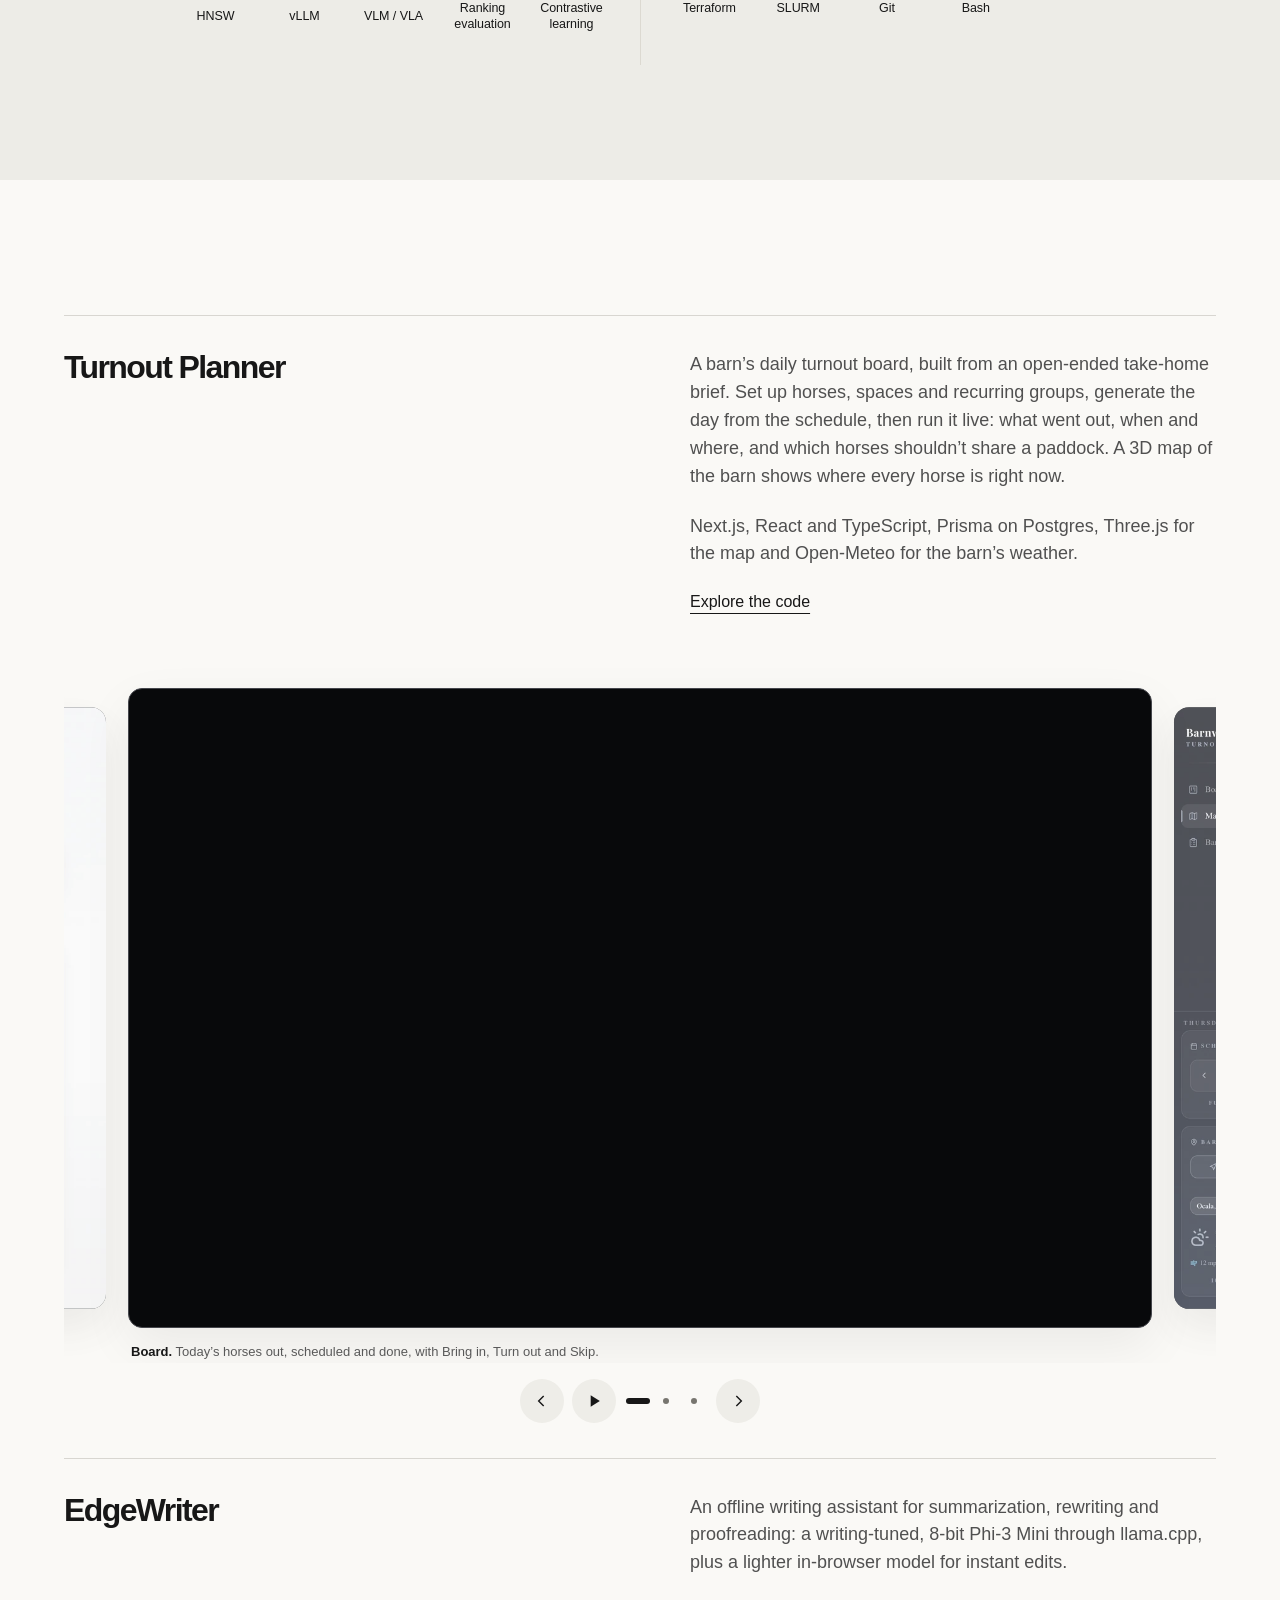
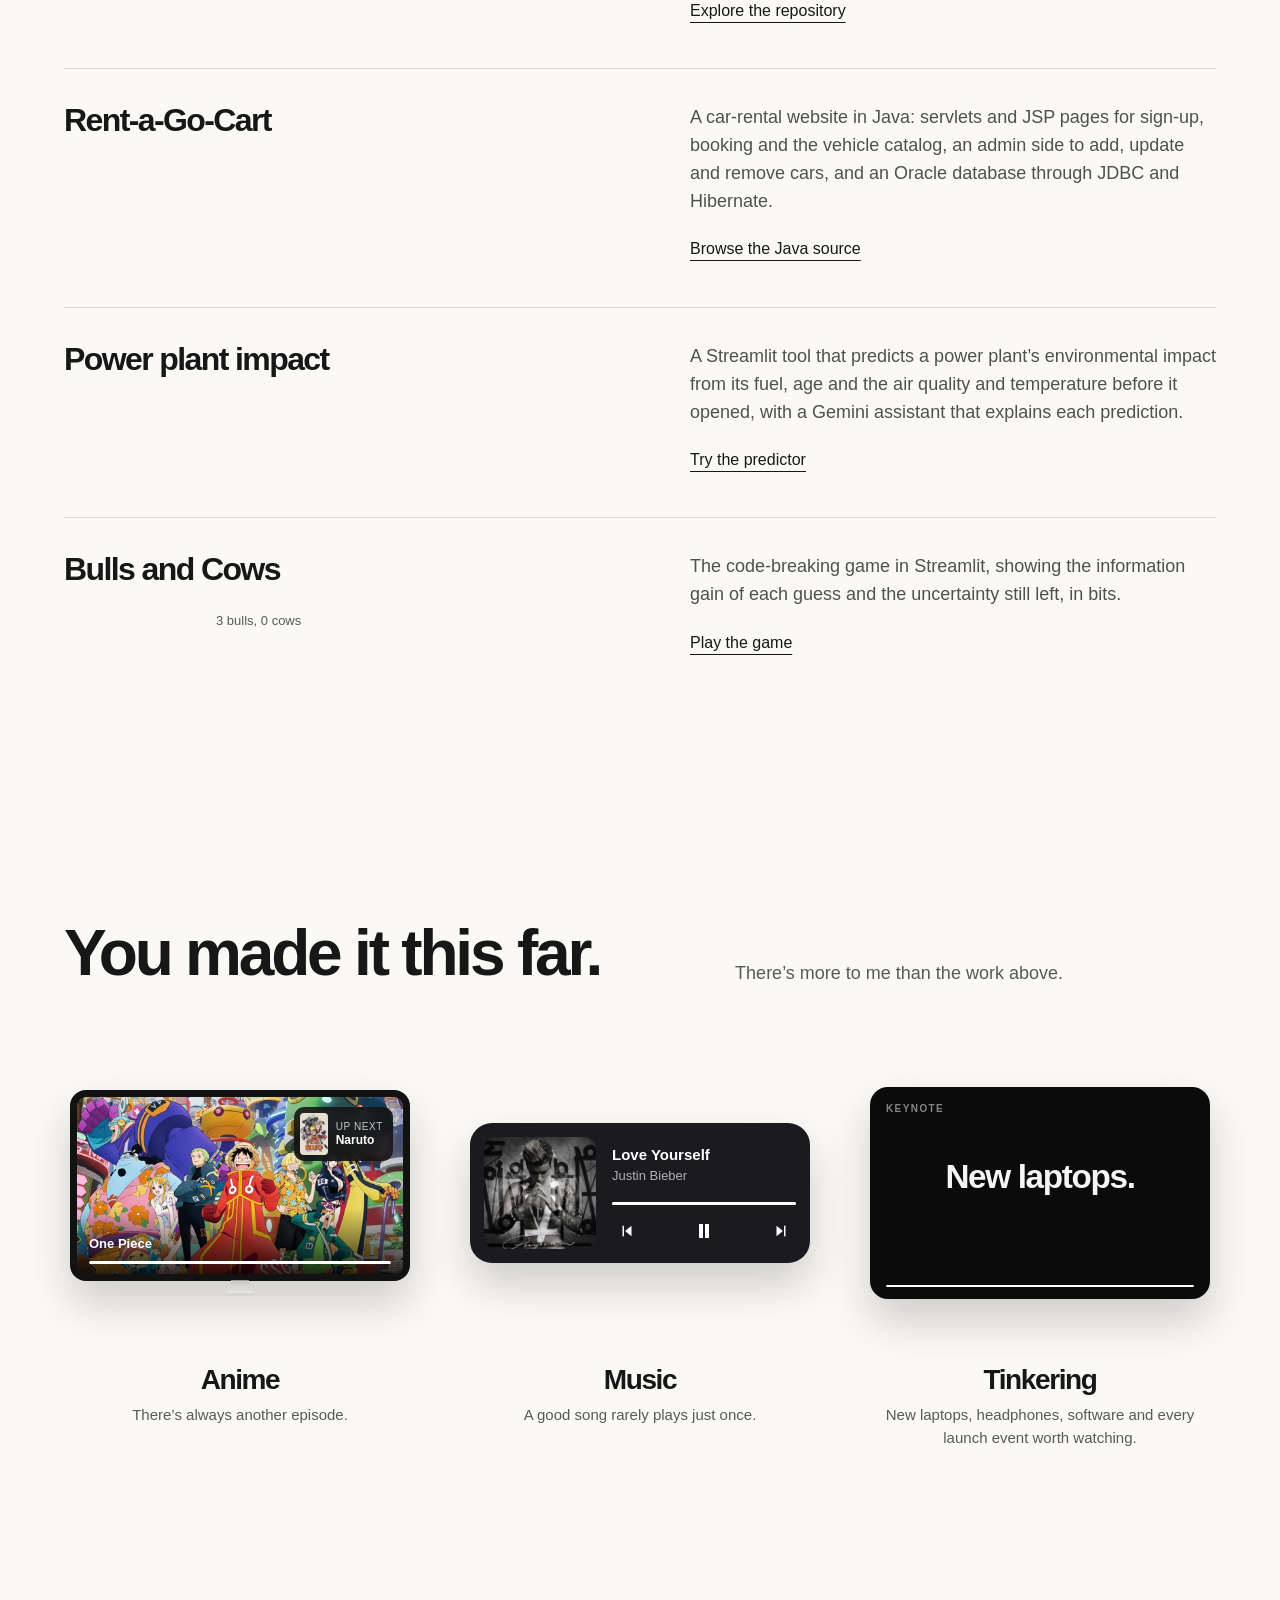
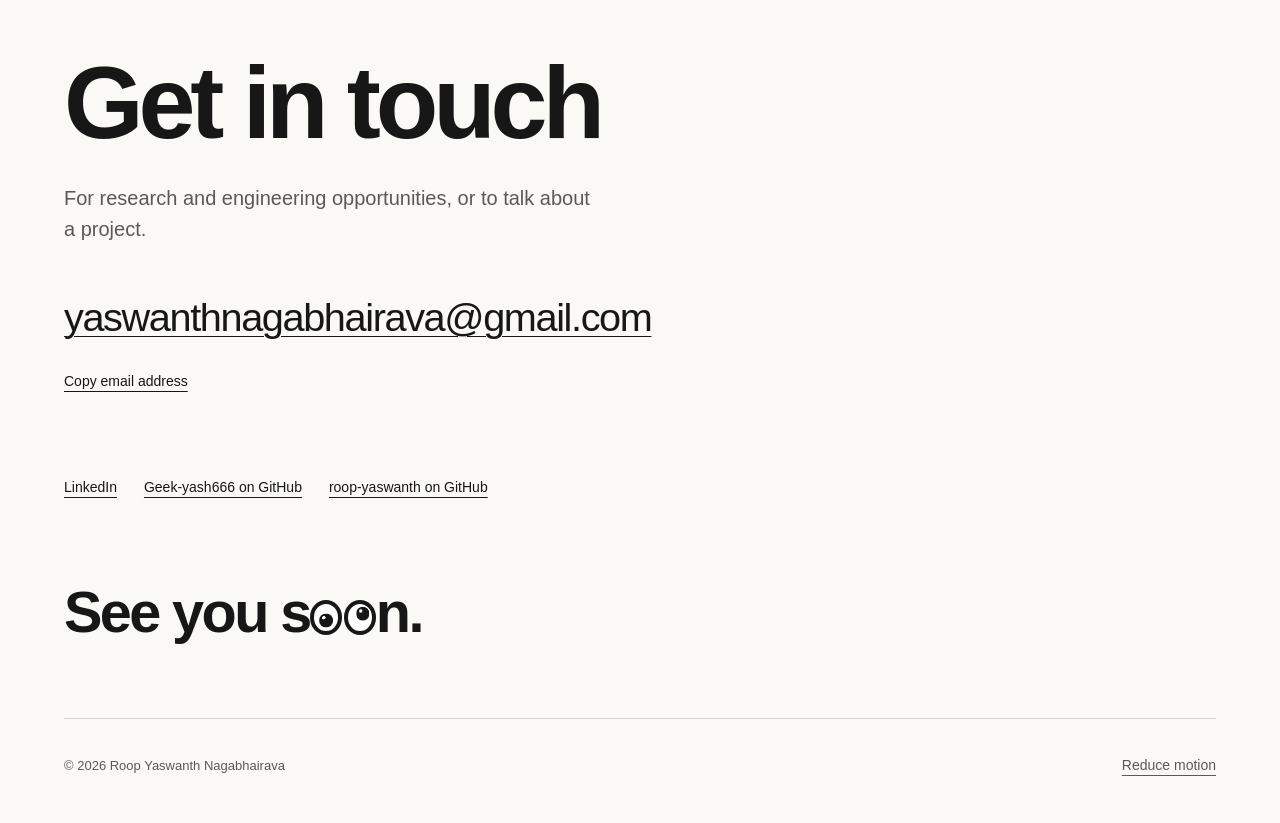
==== commit 3be1681f: "Publish site from 6dde368+" ====
--- a/index.html
+++ b/index.html
@@ -38,7 +38,7 @@
 inputs.forEach(type => addEventListener(type, stop, {capture: true, passive: true}));
 transition.finished.then(done, done);
 });
-})();</script><link rel="expect" href="#mri-title" blocking="render"><script src="/assets/app.js?v=2e12b82d656b" defer></script><script src="/assets/mri.js?v=eaa91eddbee2" defer></script><script src="/assets/hobbies.js?v=55b1daf89527" defer></script><script src="/assets/similar.js?v=62d1d1fbbbd0" defer></script><script src="/assets/trailer.js?v=90b5b1954673" defer></script><script src="/assets/poppy.js?v=f6af4041a631" data-page="home" data-lines="/assets/poppy-global.json?v=85e7705bff61" data-page-lines="/assets/poppy-home.json?v=15b4df5855aa" defer></script><script type="application/ld+json">{"@context": "https://schema.org", "@type": "Person", "name": "Roop Yaswanth Nagabhairava", "jobTitle": "Research Engineer", "sameAs": ["https://github.com/Geek-yash666", "https://github.com/roop-yaswanth", "https://www.linkedin.com/in/roop-yaswanth-nagabhairava-875b52201/", "https://www.credly.com/users/nagabhairava-roop-yaswanth.86a6b0ae"], "url": "https://roop-yaswanth.github.io"}</script></head><body><a class="skip-link" href="#main">Skip to content</a><header class="site-header"><div class="nav-wrap"><a class="brand" href="/">Roop Yaswanth</a><button class="menu-toggle" type="button" aria-expanded="false" aria-controls="primary-nav" hidden>Menu</button><nav id="primary-nav" aria-label="Main navigation"><a href="/#work">Work</a><a href="/#research">Research</a><a href="/#resume">Resume</a><a href="/#contact">Contact</a></nav></div></header><main id="main" tabindex="-1">
+})();</script><link rel="expect" href="#mri-title" blocking="render"><script src="/assets/app.js?v=2e12b82d656b" defer></script><script src="/assets/mri.js?v=eaa91eddbee2" defer></script><script src="/assets/hobbies.js?v=55b1daf89527" defer></script><script src="/assets/similar.js?v=62d1d1fbbbd0" defer></script><script src="/assets/trailer.js?v=90b5b1954673" defer></script><script src="/assets/poppy.js?v=06d3eda5ad8a" data-page="home" data-lines="/assets/poppy-global.json?v=85e7705bff61" data-page-lines="/assets/poppy-home.json?v=5a8f6af0e732" defer></script><script type="application/ld+json">{"@context": "https://schema.org", "@type": "Person", "name": "Roop Yaswanth Nagabhairava", "jobTitle": "Research Engineer", "sameAs": ["https://github.com/Geek-yash666", "https://github.com/roop-yaswanth", "https://www.linkedin.com/in/roop-yaswanth-nagabhairava-875b52201/", "https://www.credly.com/users/nagabhairava-roop-yaswanth.86a6b0ae"], "url": "https://roop-yaswanth.github.io"}</script></head><body><a class="skip-link" href="#main">Skip to content</a><header class="site-header"><div class="nav-wrap"><a class="brand" href="/">Roop Yaswanth</a><button class="menu-toggle" type="button" aria-expanded="false" aria-controls="primary-nav" hidden>Menu</button><nav id="primary-nav" aria-label="Main navigation"><a href="/#work">Work</a><a href="/#research">Research</a><a href="/#resume">Resume</a><a href="/#contact">Contact</a></nav></div></header><main id="main" tabindex="-1">
   <section class="identity-intro" aria-labelledby="identity-title">
     <div class="identity-heading">
       <h1 id="identity-title"><span aria-hidden="true">R<span class="eye-letter">o<i class="eye-pupil"></i></span><span class="eye-letter">o<i class="eye-pupil"></i><span class="print-quip">Taking this offline?</span></span>p Yaswanth</span> <span class="identity-surname" aria-hidden="true">Nagabhairava</span><span class="visually-hidden">Roop Yaswanth Nagabhairava</span></h1>
@@ -105,7 +105,7 @@
     </div>
   </section>
 
-  <div class="project-highlights section-width" role="group" aria-label="CineMatch highlights"><dl><div><dt>1.37M</dt><dd>movie titles available to search by story and meaning</dd></div><div><dt>Your taste</dt><dd>ratings shape a personal shortlist</dd></div><div><dt>Languages</dt><dd>language and genre controls help viewers explore beyond familiar films</dd></div></dl></div>
+  <div class="project-highlights section-width" role="group" aria-label="CineMatch highlights"><dl><div><dt>2×</dt><dd>the NDCG@10 of the MostPopular and LightGCN baselines (0.066 against 0.035 and 0.033), ranking all 65,723 titles for 2,500 users</dd></div><div><dt>0.13 <span class="metric-arrow" aria-hidden="true">→</span><span class="visually-hidden"> to </span> 0.30</dt><dd>top-10 share of films outside a viewer’s main language with language bridging and DPP reranking, while NDCG@10 held at 0.030</dd></div><div><dt>1.37M</dt><dd>titles in a multilingual BGE-M3 index, which still recommends films nobody has rated, where every collaborative model scores zero</dd></div></dl><p class="metric-note">A chronological test on ratings made after the training cutoff, with Holm-corrected significance against both baselines (p&nbsp;&lt;&nbsp;10<sup>−29</sup>). Language results are for 1,013 viewers who later rated a film in another language 4 stars or more. Across all 2,500 users, DPP costs 0.008 NDCG@10 and lifts genre diversity from 0.73 to 0.91. <a href="/work/cinematch/#evaluation">Evaluation and trade-offs</a>.</p></div>
 
   <section class="cinema-story section-width" aria-labelledby="cinema-story-title">
     <h2 id="cinema-story-title">Taste from a graph.<br>Reach from meaning.</h2>
@@ -130,7 +130,7 @@
         <div class="sound-queue" data-queue role="img" aria-label="One song’s waveform, then four songs that sound like it, queued up next."><div class="queue-row is-current"><span class="queue-n">1</span><span class="queue-wave"><span style="--h:0.099;--x:0.000"></span><span style="--h:0.257;--x:0.021"></span><span style="--h:0.331;--x:0.043"></span><span style="--h:0.443;--x:0.064"></span><span style="--h:0.419;--x:0.085"></span><span style="--h:0.385;--x:0.106"></span><span style="--h:0.771;--x:0.128"></span><span style="--h:0.890;--x:0.149"></span><span style="--h:0.974;--x:0.170"></span><span style="--h:0.930;--x:0.191"></span><span style="--h:0.850;--x:0.213"></span><span style="--h:0.885;--x:0.234"></span><span style="--h:0.861;--x:0.255"></span><span style="--h:0.842;--x:0.277"></span><span style="--h:0.877;--x:0.298"></span><span style="--h:0.859;--x:0.319"></span><span style="--h:0.910;--x:0.340"></span><span style="--h:0.877;--x:0.362"></span><span style="--h:0.500;--x:0.383"></span><span style="--h:0.318;--x:0.404"></span><span style="--h:0.212;--x:0.426"></span><span style="--h:0.302;--x:0.447"></span><span style="--h:0.831;--x:0.468"></span><span style="--h:0.955;--x:0.489"></span><span style="--h:0.845;--x:0.511"></span><span style="--h:0.863;--x:0.532"></span><span style="--h:0.818;--x:0.553"></span><span style="--h:0.750;--x:0.574"></span><span style="--h:0.416;--x:0.596"></span><span style="--h:0.136;--x:0.617"></span><span style="--h:0.080;--x:0.638"></span><span style="--h:0.080;--x:0.660"></span><span style="--h:0.080;--x:0.681"></span><span style="--h:0.334;--x:0.702"></span><span style="--h:0.388;--x:0.723"></span><span style="--h:0.388;--x:0.745"></span><span style="--h:0.643;--x:0.766"></span><span style="--h:0.816;--x:0.787"></span><span style="--h:0.791;--x:0.809"></span><span style="--h:0.743;--x:0.830"></span><span style="--h:0.686;--x:0.851"></span><span style="--h:0.619;--x:0.872"></span><span style="--h:0.563;--x:0.894"></span><span style="--h:0.483;--x:0.915"></span><span style="--h:0.282;--x:0.936"></span><span style="--h:0.189;--x:0.957"></span><span style="--h:0.107;--x:0.979"></span><span style="--h:0.080;--x:1.000"></span></span></div><div class="queue-row"><span class="queue-n">2</span><span class="queue-wave"><span style="--h:0.365;--x:0.000"></span><span style="--h:0.436;--x:0.021"></span><span style="--h:0.467;--x:0.043"></span><span style="--h:0.500;--x:0.064"></span><span style="--h:0.617;--x:0.085"></span><span style="--h:0.585;--x:0.106"></span><span style="--h:0.752;--x:0.128"></span><span style="--h:0.823;--x:0.149"></span><span style="--h:0.866;--x:0.170"></span><span style="--h:0.723;--x:0.191"></span><span style="--h:0.790;--x:0.213"></span><span style="--h:0.801;--x:0.234"></span><span style="--h:0.732;--x:0.255"></span><span style="--h:0.787;--x:0.277"></span><span style="--h:0.703;--x:0.298"></span><span style="--h:0.692;--x:0.319"></span><span style="--h:0.682;--x:0.340"></span><span style="--h:0.755;--x:0.362"></span><span style="--h:0.486;--x:0.383"></span><span style="--h:0.390;--x:0.404"></span><span style="--h:0.319;--x:0.426"></span><span style="--h:0.275;--x:0.447"></span><span style="--h:0.650;--x:0.468"></span><span style="--h:0.762;--x:0.489"></span><span style="--h:0.619;--x:0.511"></span><span style="--h:0.707;--x:0.532"></span><span style="--h:0.609;--x:0.553"></span><span style="--h:0.692;--x:0.574"></span><span style="--h:0.400;--x:0.596"></span><span style="--h:0.278;--x:0.617"></span><span style="--h:0.299;--x:0.638"></span><span style="--h:0.276;--x:0.660"></span><span style="--h:0.296;--x:0.681"></span><span style="--h:0.490;--x:0.702"></span><span style="--h:0.431;--x:0.723"></span><span style="--h:0.555;--x:0.745"></span><span style="--h:0.782;--x:0.766"></span><span style="--h:0.720;--x:0.787"></span><span style="--h:0.707;--x:0.809"></span><span style="--h:0.793;--x:0.830"></span><span style="--h:0.767;--x:0.851"></span><span style="--h:0.670;--x:0.872"></span><span style="--h:0.510;--x:0.894"></span><span style="--h:0.536;--x:0.915"></span><span style="--h:0.462;--x:0.936"></span><span style="--h:0.377;--x:0.957"></span><span style="--h:0.207;--x:0.979"></span><span style="--h:0.233;--x:1.000"></span></span></div><div class="queue-row"><span class="queue-n">3</span><span class="queue-wave"><span style="--h:0.288;--x:0.000"></span><span style="--h:0.419;--x:0.021"></span><span style="--h:0.424;--x:0.043"></span><span style="--h:0.584;--x:0.064"></span><span style="--h:0.460;--x:0.085"></span><span style="--h:0.426;--x:0.106"></span><span style="--h:0.583;--x:0.128"></span><span style="--h:0.625;--x:0.149"></span><span style="--h:0.655;--x:0.170"></span><span style="--h:0.606;--x:0.191"></span><span style="--h:0.658;--x:0.213"></span><span style="--h:0.674;--x:0.234"></span><span style="--h:0.577;--x:0.255"></span><span style="--h:0.693;--x:0.277"></span><span style="--h:0.722;--x:0.298"></span><span style="--h:0.811;--x:0.319"></span><span style="--h:0.741;--x:0.340"></span><span style="--h:0.874;--x:0.362"></span><span style="--h:0.604;--x:0.383"></span><span style="--h:0.539;--x:0.404"></span><span style="--h:0.488;--x:0.426"></span><span style="--h:0.411;--x:0.447"></span><span style="--h:0.643;--x:0.468"></span><span style="--h:0.781;--x:0.489"></span><span style="--h:0.835;--x:0.511"></span><span style="--h:0.739;--x:0.532"></span><span style="--h:0.595;--x:0.553"></span><span style="--h:0.626;--x:0.574"></span><span style="--h:0.489;--x:0.596"></span><span style="--h:0.206;--x:0.617"></span><span style="--h:0.267;--x:0.638"></span><span style="--h:0.166;--x:0.660"></span><span style="--h:0.217;--x:0.681"></span><span style="--h:0.306;--x:0.702"></span><span style="--h:0.423;--x:0.723"></span><span style="--h:0.441;--x:0.745"></span><span style="--h:0.600;--x:0.766"></span><span style="--h:0.638;--x:0.787"></span><span style="--h:0.646;--x:0.809"></span><span style="--h:0.646;--x:0.830"></span><span style="--h:0.640;--x:0.851"></span><span style="--h:0.539;--x:0.872"></span><span style="--h:0.640;--x:0.894"></span><span style="--h:0.608;--x:0.915"></span><span style="--h:0.654;--x:0.936"></span><span style="--h:0.397;--x:0.957"></span><span style="--h:0.560;--x:0.979"></span><span style="--h:0.435;--x:1.000"></span></span></div><div class="queue-row"><span class="queue-n">4</span><span class="queue-wave"><span style="--h:0.263;--x:0.000"></span><span style="--h:0.290;--x:0.021"></span><span style="--h:0.436;--x:0.043"></span><span style="--h:0.444;--x:0.064"></span><span style="--h:0.535;--x:0.085"></span><span style="--h:0.516;--x:0.106"></span><span style="--h:0.531;--x:0.128"></span><span style="--h:0.826;--x:0.149"></span><span style="--h:0.628;--x:0.170"></span><span style="--h:0.709;--x:0.191"></span><span style="--h:0.855;--x:0.213"></span><span style="--h:0.823;--x:0.234"></span><span style="--h:0.624;--x:0.255"></span><span style="--h:0.575;--x:0.277"></span><span style="--h:0.606;--x:0.298"></span><span style="--h:0.646;--x:0.319"></span><span style="--h:0.613;--x:0.340"></span><span style="--h:0.508;--x:0.362"></span><span style="--h:0.335;--x:0.383"></span><span style="--h:0.283;--x:0.404"></span><span style="--h:0.334;--x:0.426"></span><span style="--h:0.409;--x:0.447"></span><span style="--h:0.493;--x:0.468"></span><span style="--h:0.556;--x:0.489"></span><span style="--h:0.527;--x:0.511"></span><span style="--h:0.822;--x:0.532"></span><span style="--h:0.563;--x:0.553"></span><span style="--h:0.810;--x:0.574"></span><span style="--h:0.572;--x:0.596"></span><span style="--h:0.616;--x:0.617"></span><span style="--h:0.621;--x:0.638"></span><span style="--h:0.480;--x:0.660"></span><span style="--h:0.341;--x:0.681"></span><span style="--h:0.469;--x:0.702"></span><span style="--h:0.532;--x:0.723"></span><span style="--h:0.544;--x:0.745"></span><span style="--h:0.420;--x:0.766"></span><span style="--h:0.564;--x:0.787"></span><span style="--h:0.484;--x:0.809"></span><span style="--h:0.470;--x:0.830"></span><span style="--h:0.521;--x:0.851"></span><span style="--h:0.402;--x:0.872"></span><span style="--h:0.399;--x:0.894"></span><span style="--h:0.447;--x:0.915"></span><span style="--h:0.462;--x:0.936"></span><span style="--h:0.428;--x:0.957"></span><span style="--h:0.447;--x:0.979"></span><span style="--h:0.464;--x:1.000"></span></span></div><div class="queue-row"><span class="queue-n">5</span><span class="queue-wave"><span style="--h:0.576;--x:0.000"></span><span style="--h:0.569;--x:0.021"></span><span style="--h:0.421;--x:0.043"></span><span style="--h:0.492;--x:0.064"></span><span style="--h:0.556;--x:0.085"></span><span style="--h:0.822;--x:0.106"></span><span style="--h:0.645;--x:0.128"></span><span style="--h:0.477;--x:0.149"></span><span style="--h:0.608;--x:0.170"></span><span style="--h:0.567;--x:0.191"></span><span style="--h:0.546;--x:0.213"></span><span style="--h:0.507;--x:0.234"></span><span style="--h:0.372;--x:0.255"></span><span style="--h:0.478;--x:0.277"></span><span style="--h:0.507;--x:0.298"></span><span style="--h:0.517;--x:0.319"></span><span style="--h:0.651;--x:0.340"></span><span style="--h:0.641;--x:0.362"></span><span style="--h:0.824;--x:0.383"></span><span style="--h:0.770;--x:0.404"></span><span style="--h:0.575;--x:0.426"></span><span style="--h:0.781;--x:0.447"></span><span style="--h:0.643;--x:0.468"></span><span style="--h:0.737;--x:0.489"></span><span style="--h:0.546;--x:0.511"></span><span style="--h:0.636;--x:0.532"></span><span style="--h:0.454;--x:0.553"></span><span style="--h:0.458;--x:0.574"></span><span style="--h:0.397;--x:0.596"></span><span style="--h:0.290;--x:0.617"></span><span style="--h:0.361;--x:0.638"></span><span style="--h:0.598;--x:0.660"></span><span style="--h:0.316;--x:0.681"></span><span style="--h:0.736;--x:0.702"></span><span style="--h:0.703;--x:0.723"></span><span style="--h:0.752;--x:0.745"></span><span style="--h:0.594;--x:0.766"></span><span style="--h:0.725;--x:0.787"></span><span style="--h:0.544;--x:0.809"></span><span style="--h:0.674;--x:0.830"></span><span style="--h:0.495;--x:0.851"></span><span style="--h:0.471;--x:0.872"></span><span style="--h:0.370;--x:0.894"></span><span style="--h:0.315;--x:0.915"></span><span style="--h:0.450;--x:0.936"></span><span style="--h:0.426;--x:0.957"></span><span style="--h:0.470;--x:0.979"></span><span style="--h:0.388;--x:1.000"></span></span></div></div>
       </div>
     </div>
-    <div class="project-highlights section-width" role="group" aria-label="SoundVector highlights"><dl><div><dt>899K</dt><dd>tracks in the learned search catalog</dd></div><div><dt>Your saves</dt><dd>active likes and completed previews shape the next recommendations</dd></div><div><dt>No repeats</dt><dd>recording-aware deduplication keeps alternate releases out of the same queue</dd></div></dl></div>
+    <div class="project-highlights section-width" role="group" aria-label="SoundVector highlights"><dl><div><dt>2.8 <span class="metric-arrow" aria-hidden="true">→</span><span class="visually-hidden"> to </span> 9.0</dt><dd>different artists per top 10, raw embedding neighbours to SoundVector, while 89% of picks keep the seed’s genre</dd></div><div><dt>35% <span class="metric-arrow" aria-hidden="true">→</span><span class="visually-hidden"> to </span> 0%</dt><dd>of top-10 lists repeating a recording as another release: raw neighbours, then SoundVector</dd></div><div><dt>899,224</dt><dd>tracks in a 256-d contrastive (InfoNCE) embedding, retrieved with HNSW and ranked on six signals</dd></div></dl><p class="metric-note">Measured on 1,000 random catalogue songs in Similar mode, ten picks each. The cost: songs sharing the seed’s genre fall from 98% to 89%, and mean popularity rises from 0.22 to 0.43. <a href="/work/soundvector/#evaluation">How it was measured</a>.</p></div>
     <div class="sound-story section-width">
       <p>Your next song.<br>With a reason.</p>
       <div>
@@ -147,7 +147,7 @@
       <p class="mri-description">Can neighbouring MRI slices reconstruct a missing one? I built the data pipeline, trained three models and compared their reconstructions on scans from patients held out of training.</p>
     </div>
     <figure class="mri-volume section-width" data-volume><div class="volume-labels" aria-hidden="true"><span>Ground truth</span><span>Rebuilt</span><span>Error</span></div><video src="/assets/mri/volume.mp4?v=0e3b3af6ba" poster="/assets/mri/volume-poster.webp?v=0e3b3af6ba" width="1152" height="376" muted loop playsinline preload="none" controls aria-label="A prostate MRI scan, slice by slice: each rebuilt slice beside its ground truth and an error map."></video><div class="volume-foot"><figcaption>One scan, slice by slice. The residual baseline rebuilds every other slice from the two around it, and the error map is brightest where it misses, mostly along fine edges.</figcaption><button class="volume-play" type="button" hidden><svg viewBox="0 0 24 24" aria-hidden="true"><path class="play-symbol" d="m7 4 13 8-13 8z"/><path class="pause-symbol" d="M6 4h4.5v16H6zM13.5 4H18v16h-4.5z"/></svg><span>Pause</span></button></div></figure>
-    <div class="project-highlights section-width" role="group" aria-label="MRI super-resolution highlights"><dl><div><dt>3 models</dt><dd>a residual CNN, SRGAN and SwinIR compared on the same held-out scans</dd></div><div><dt>118</dt><dd>test patients, kept separate from training and validation</dd></div><div><dt>28.18 dB</dt><dd>SwinIR’s mean reconstruction score across 8,587 test slices, with 0.925 SSIM</dd></div></dl><p class="metric-note">The case study compares each model’s inputs, image quality and errors.</p></div>
+    <div class="project-highlights section-width" role="group" aria-label="MRI super-resolution highlights"><dl><div><dt>28.18 dB</dt><dd>mean PSNR on 8,587 held-out slices, with 0.925 SSIM: 1.61 dB above SRGAN and 1.80 dB above the residual CNN</dd></div><div><dt>±1.21 dB</dt><dd>spread across those slices, about half of SRGAN’s ±2.23 and the residual CNN’s ±2.26</dd></div><div><dt>782</dt><dd>patients, split 70/15/15 by patient, so no one’s scans appear in both training and testing</dd></div></dl><p class="metric-note">SwinIR reads four neighbouring slices and the other models two, with different losses, so these compare configurations rather than architectures. <a href="/work/mri/#evaluation">Results and error maps</a>.</p></div>
     <div class="mri-more section-width"><a class="primary-link" href="/work/mri/">MRI case study <span aria-hidden="true">→</span></a><a class="text-link" href="https://github.com/Geek-yash666/Multi-Image-Super-Resolution">Source</a></div>
   </section>
 
@@ -253,8 +253,8 @@
           <div><dt>What’s new</dt><dd>It recommends films nobody has rated yet, judged on a leakage-resistant chronological test.</dd></div>
         </dl>
         <dl class="trailer-results">
-          <div><dt>0.0664</dt><dd>NDCG@10 for 2,500 held-out users, about twice MostPopular and LightGCN</dd></div>
-          <div><dt>0.13 <span class="metric-arrow" aria-hidden="true">→</span><span class="visually-hidden"> to </span> 0.30</dt><dd>top-10 share outside a viewer’s main language with DPP reranking, for 1,013 cross-language viewers</dd></div>
+          <div><dt>2×</dt><dd>the NDCG@10 of MostPopular and LightGCN: 0.066 on 2,500 users’ ratings after the training cutoff, Holm-corrected</dd></div>
+          <div><dt>0.13 <span class="metric-arrow" aria-hidden="true">→</span><span class="visually-hidden"> to </span> 0.30</dt><dd>top-10 share outside a viewer’s main language with bridging and DPP, NDCG@10 unchanged; 1,013 viewers</dd></div>
         </dl>
       </div>
     </section>
@@ -268,8 +268,8 @@
           <div><dt>What’s new</dt><dd>Feedback you can undo: saves reshape the queue, removing a like rebuilds your profile, and every pick shows why.</dd></div>
         </dl>
         <dl class="trailer-results">
-          <div><dt>899K</dt><dd>tracks in the learned search catalog</dd></div>
-          <div><dt>No repeats</dt><dd>alternate releases of one recording stay out of the same queue</dd></div>
+          <div><dt>2.8 <span class="metric-arrow" aria-hidden="true">→</span><span class="visually-hidden"> to </span> 9.0</dt><dd>different artists per top 10 against the raw embedding, with 89% of picks still in the seed’s genre; 1,000 songs</dd></div>
+          <div><dt>35% <span class="metric-arrow" aria-hidden="true">→</span><span class="visually-hidden"> to </span> 0%</dt><dd>of top-10 lists repeating a recording as another release, raw neighbours to SoundVector</dd></div>
         </dl>
       </div>
     </section>
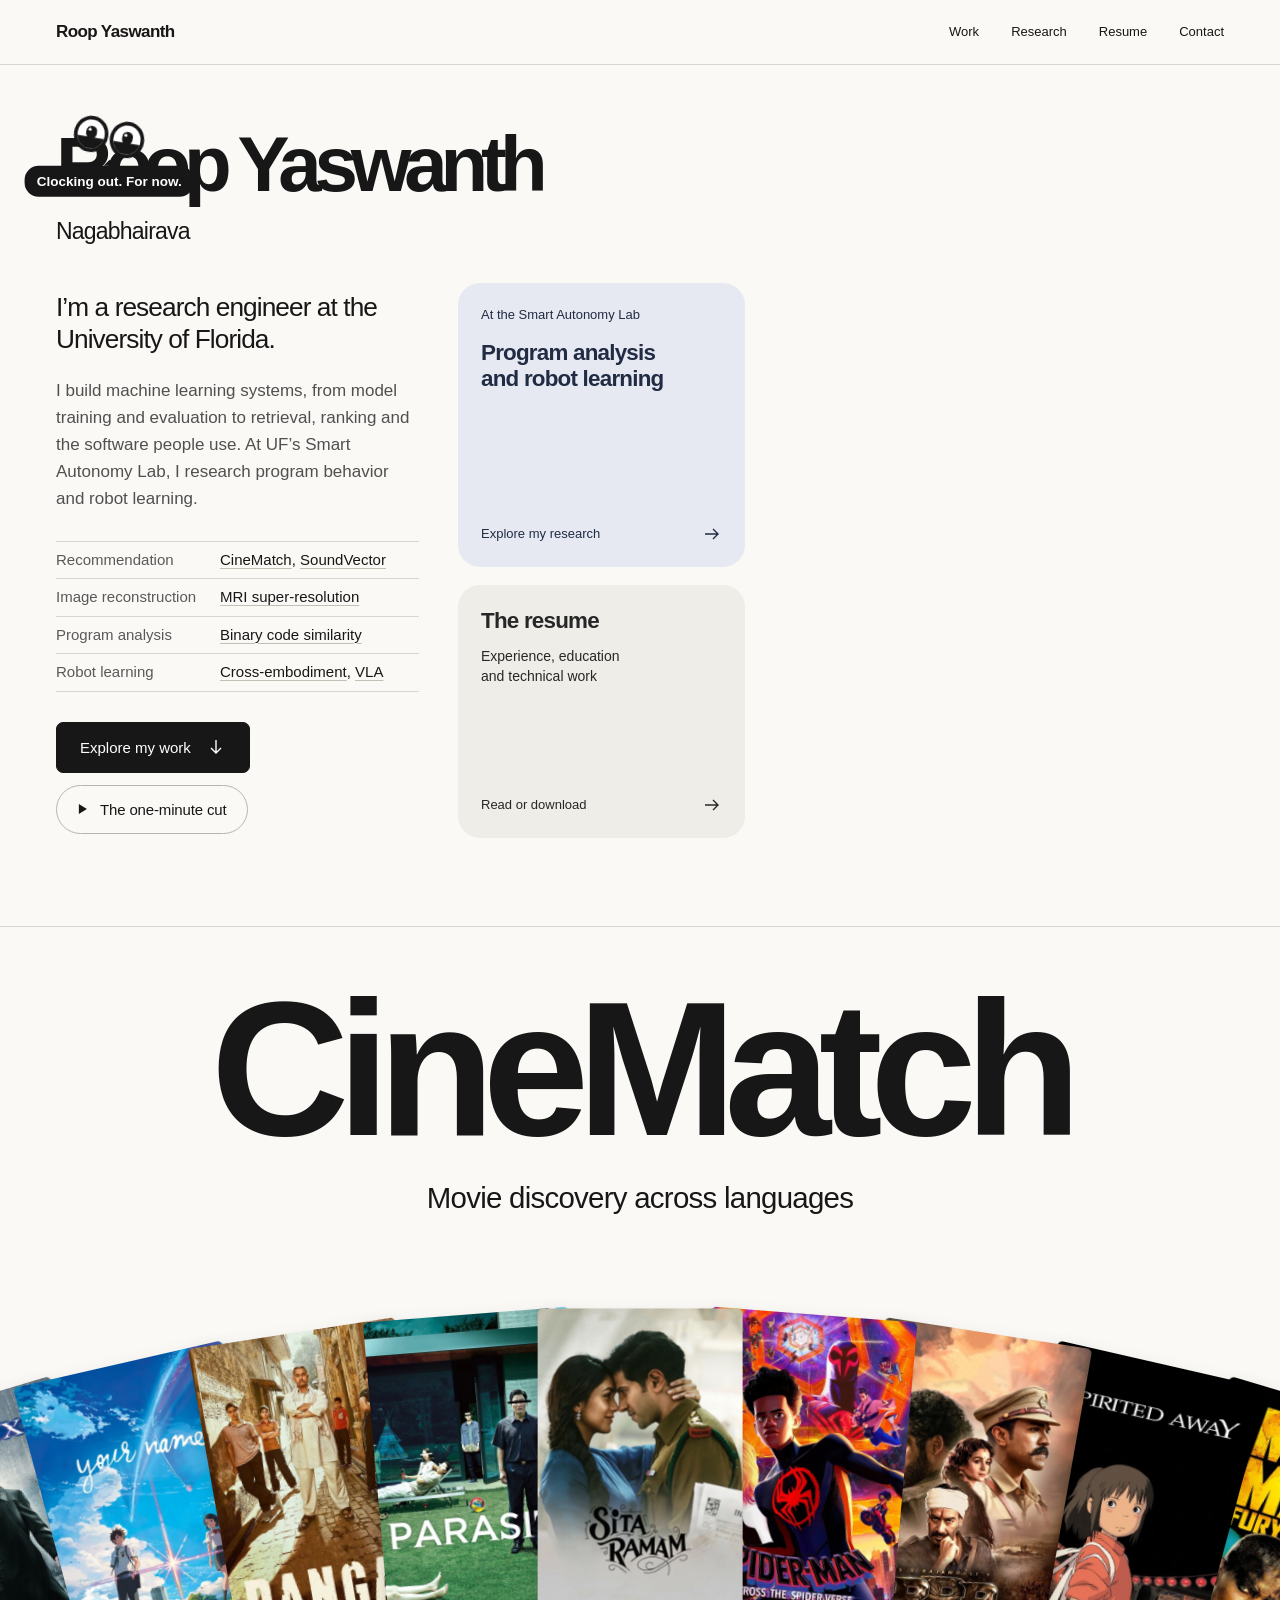
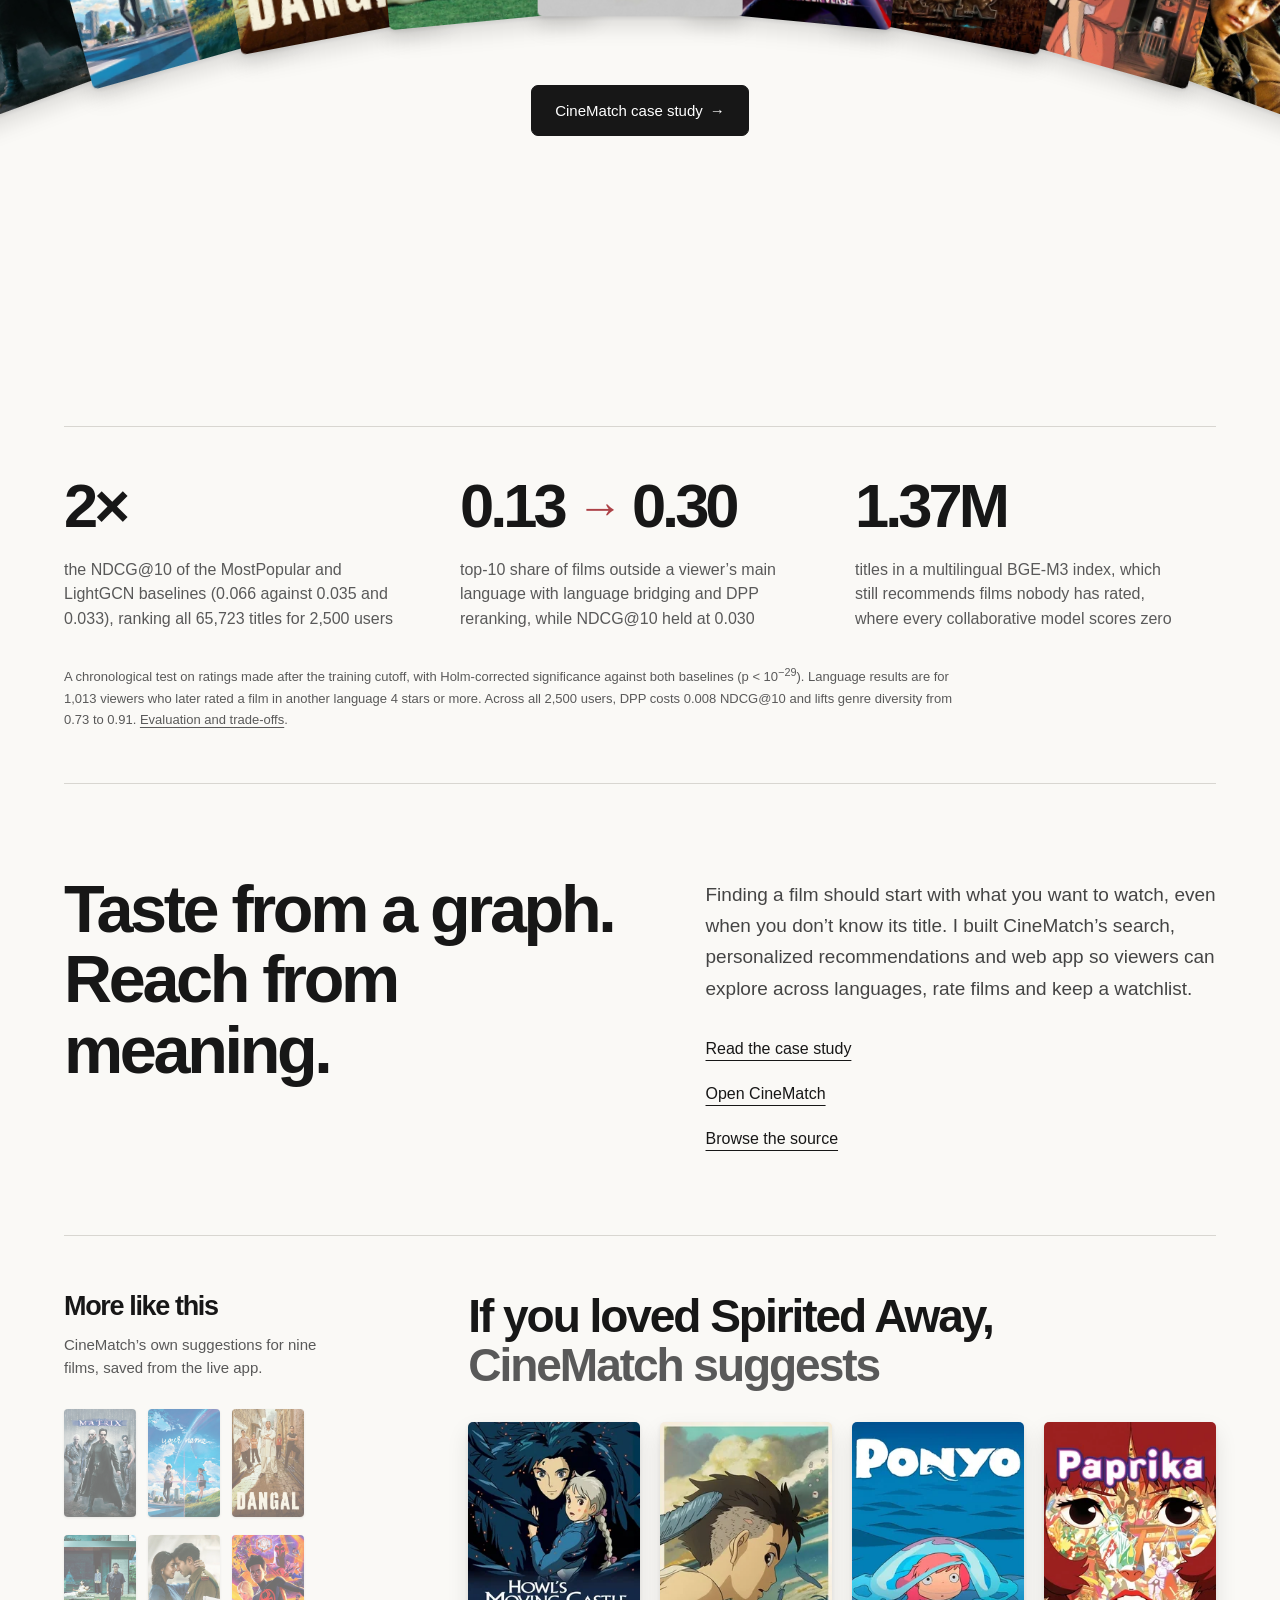
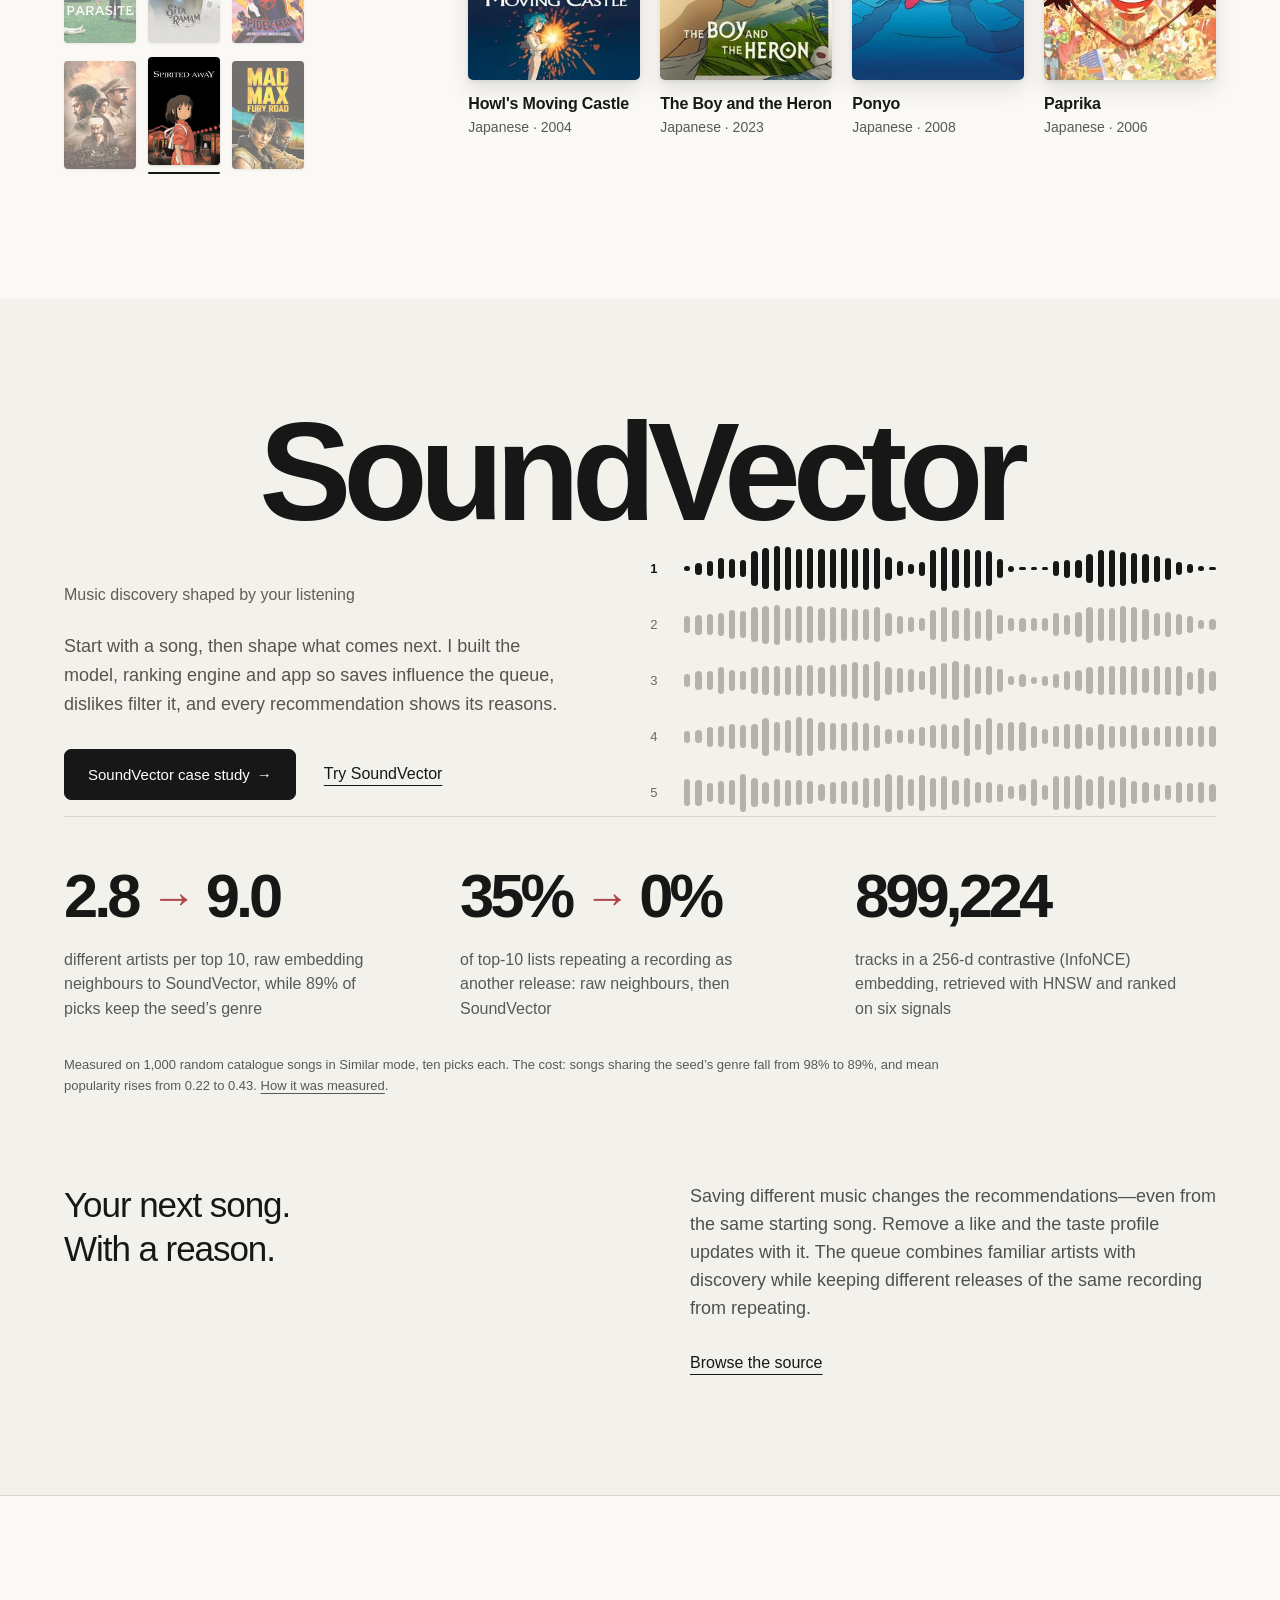
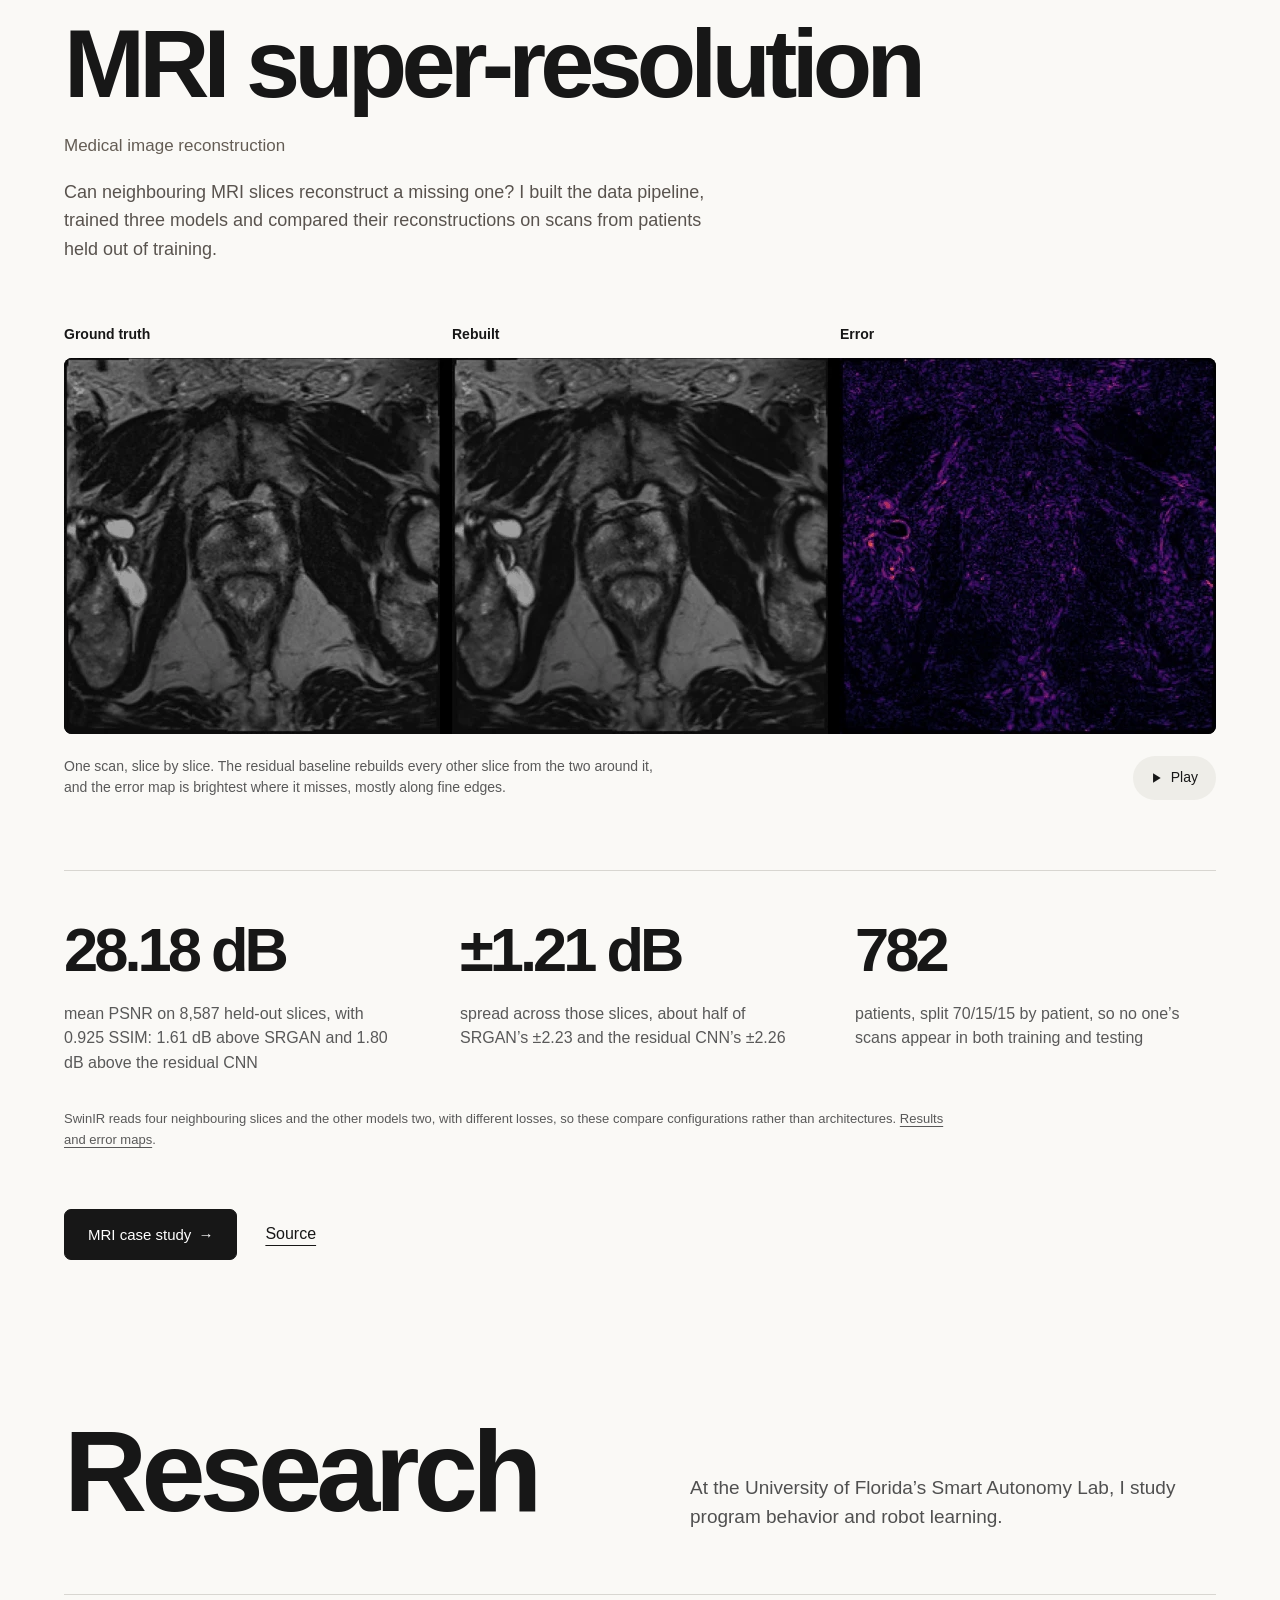
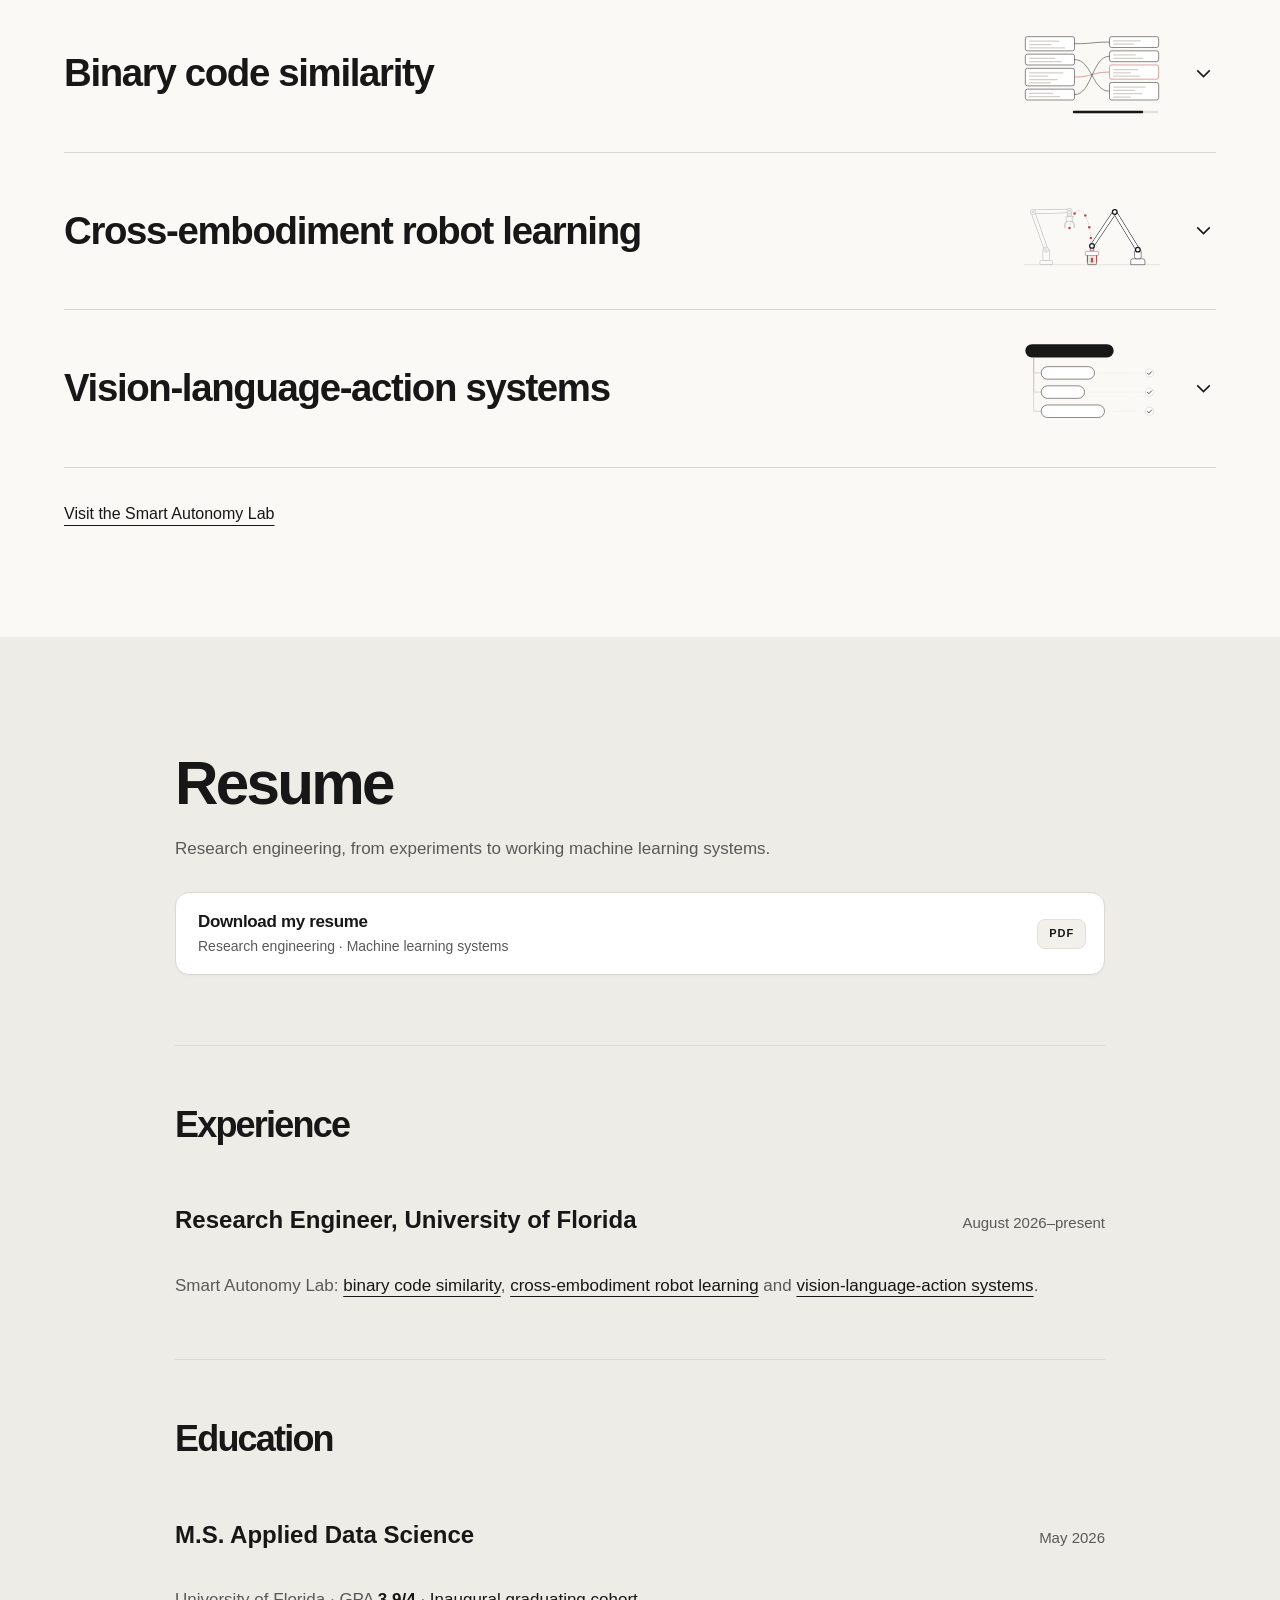
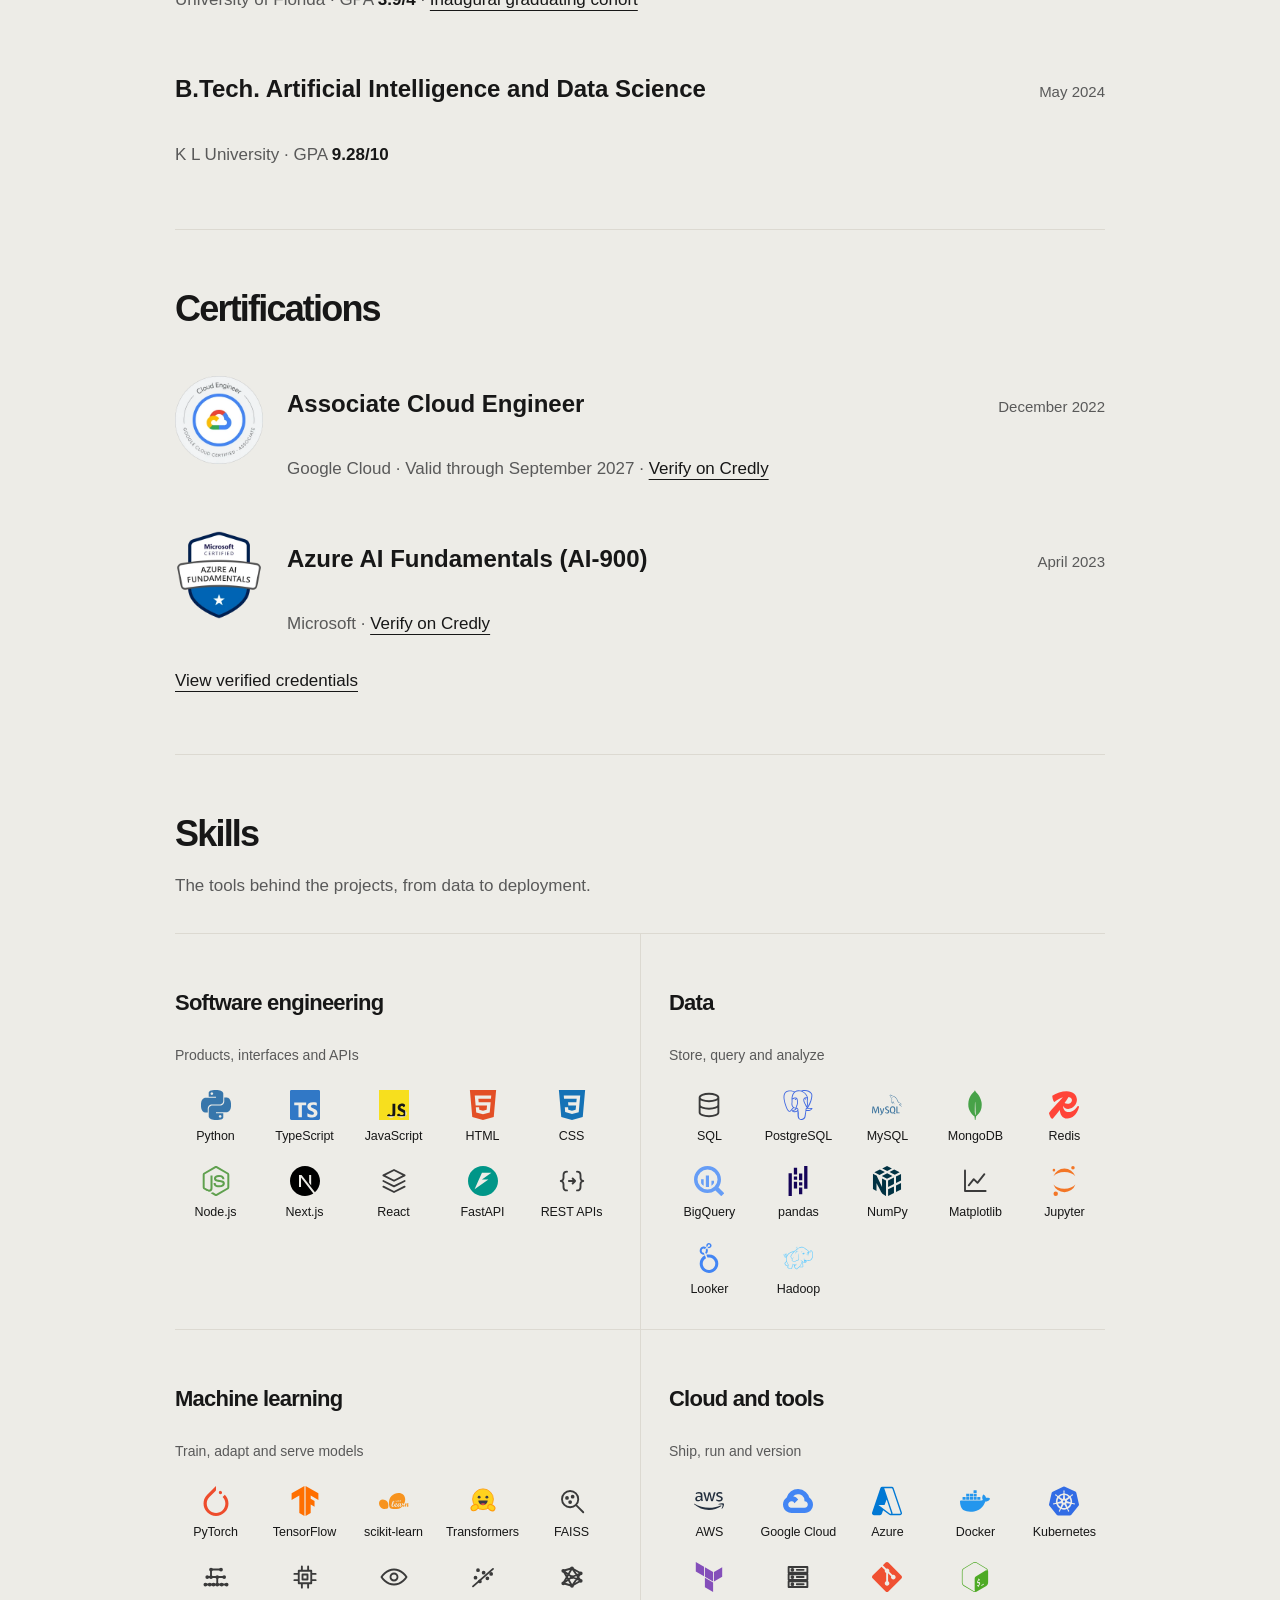
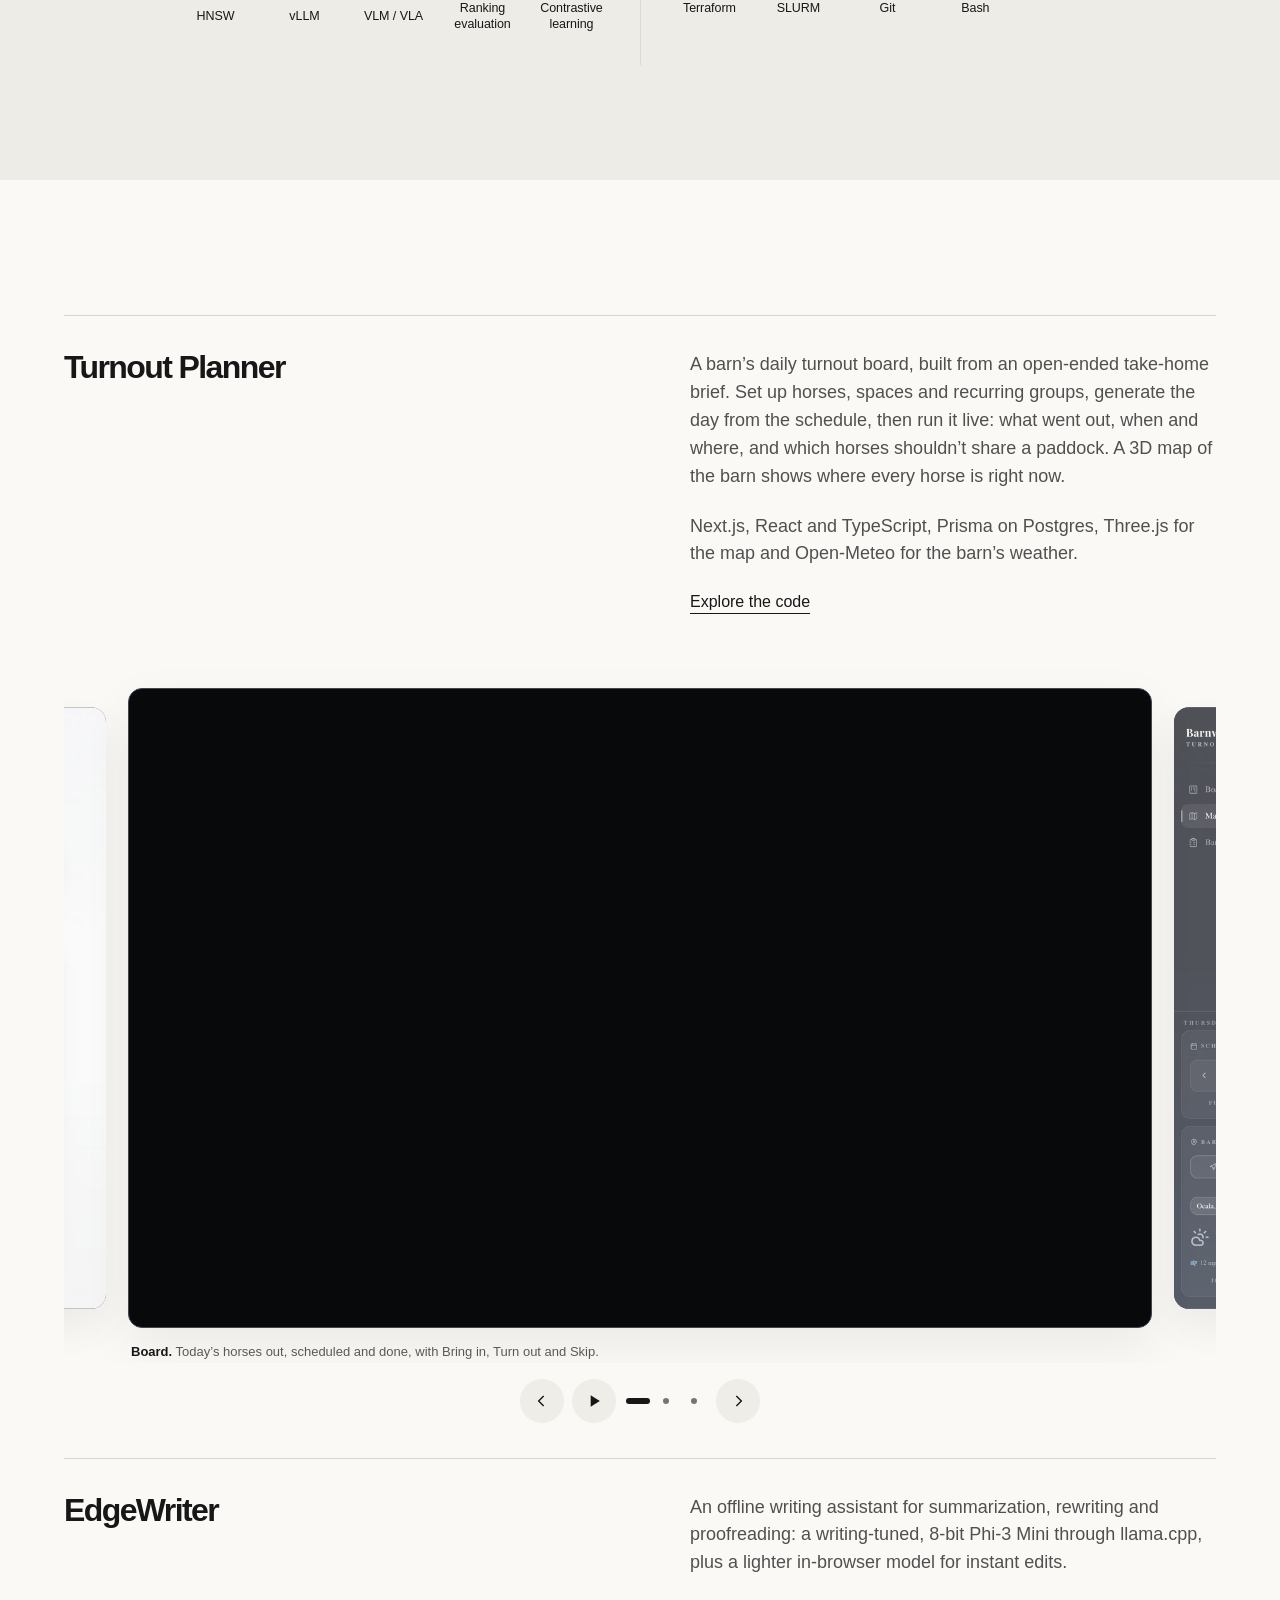
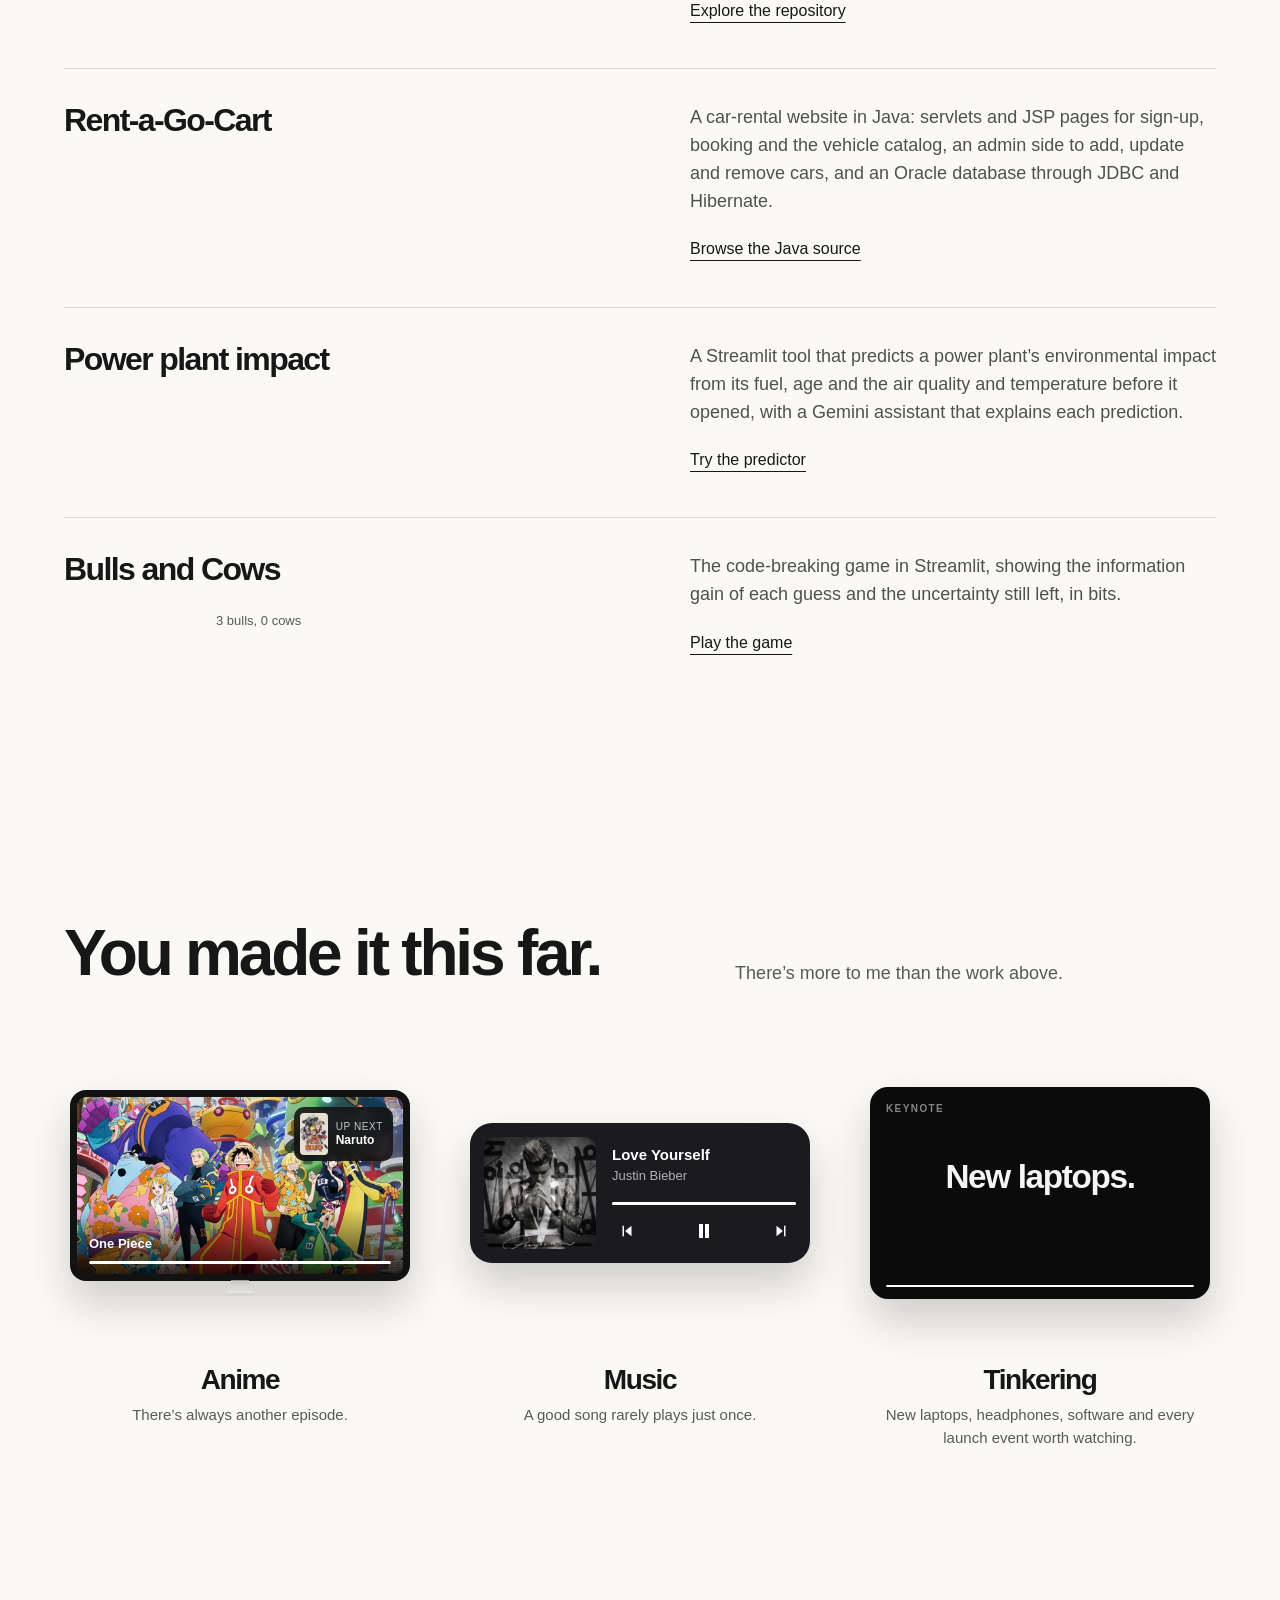
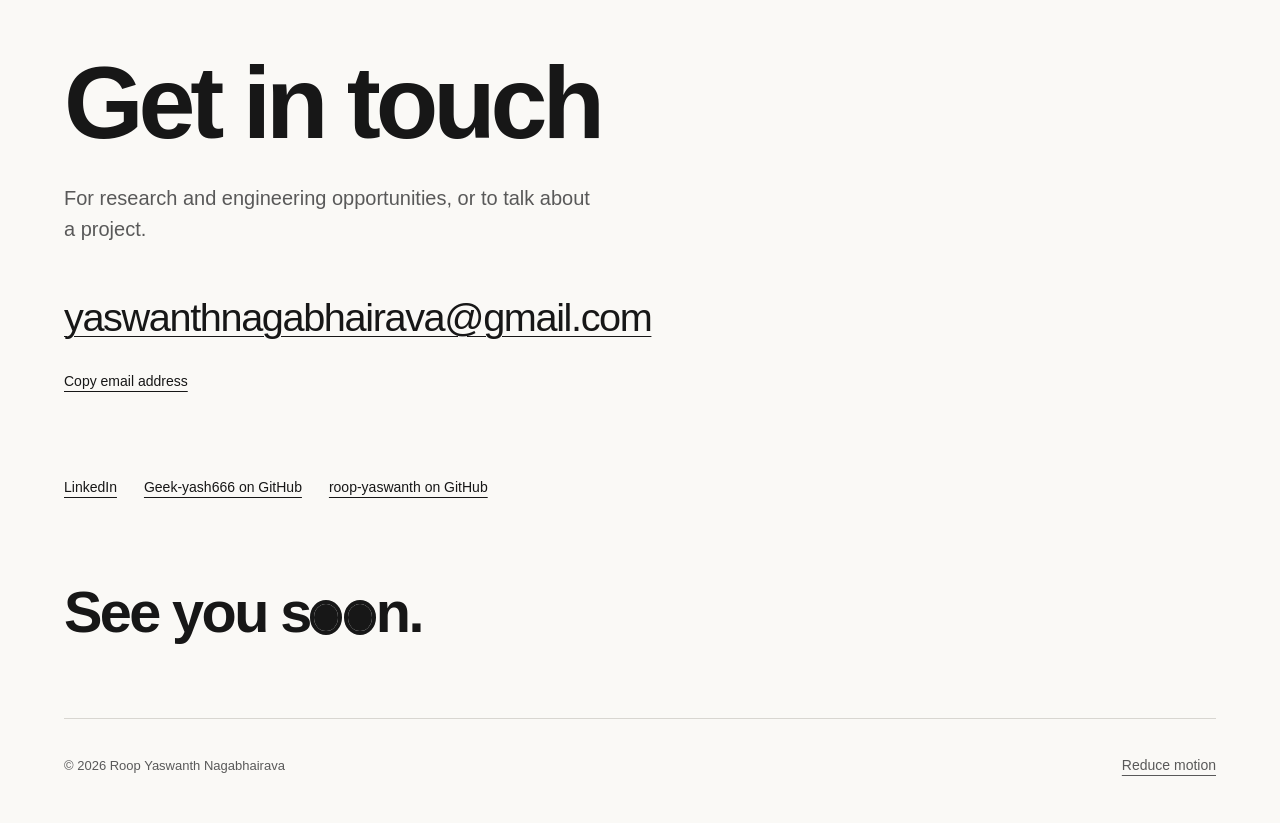
==== commit 87937f55: "Publish site from c9da1cc+" ====
--- a/index.html
+++ b/index.html
@@ -38,7 +38,7 @@
 inputs.forEach(type => addEventListener(type, stop, {capture: true, passive: true}));
 transition.finished.then(done, done);
 });
-})();</script><link rel="expect" href="#mri-title" blocking="render"><script src="/assets/app.js?v=2e12b82d656b" defer></script><script src="/assets/mri.js?v=eaa91eddbee2" defer></script><script src="/assets/hobbies.js?v=55b1daf89527" defer></script><script src="/assets/similar.js?v=62d1d1fbbbd0" defer></script><script src="/assets/trailer.js?v=90b5b1954673" defer></script><script src="/assets/poppy.js?v=06d3eda5ad8a" data-page="home" data-lines="/assets/poppy-global.json?v=85e7705bff61" data-page-lines="/assets/poppy-home.json?v=5a8f6af0e732" defer></script><script type="application/ld+json">{"@context": "https://schema.org", "@type": "Person", "name": "Roop Yaswanth Nagabhairava", "jobTitle": "Research Engineer", "sameAs": ["https://github.com/Geek-yash666", "https://github.com/roop-yaswanth", "https://www.linkedin.com/in/roop-yaswanth-nagabhairava-875b52201/", "https://www.credly.com/users/nagabhairava-roop-yaswanth.86a6b0ae"], "url": "https://roop-yaswanth.github.io"}</script></head><body><a class="skip-link" href="#main">Skip to content</a><header class="site-header"><div class="nav-wrap"><a class="brand" href="/">Roop Yaswanth</a><button class="menu-toggle" type="button" aria-expanded="false" aria-controls="primary-nav" hidden>Menu</button><nav id="primary-nav" aria-label="Main navigation"><a href="/#work">Work</a><a href="/#research">Research</a><a href="/#resume">Resume</a><a href="/#contact">Contact</a></nav></div></header><main id="main" tabindex="-1">
+})();</script><link rel="expect" href="#mri-title" blocking="render"><script src="/assets/app.js?v=2e12b82d656b" defer></script><script src="/assets/mri.js?v=eaa91eddbee2" defer></script><script src="/assets/hobbies.js?v=55b1daf89527" defer></script><script src="/assets/similar.js?v=62d1d1fbbbd0" defer></script><script src="/assets/trailer.js?v=90b5b1954673" defer></script><script src="/assets/poppy.js?v=68fd95592d27" data-page="home" data-lines="/assets/poppy-global.json?v=3c6ccdfb59ec" data-page-lines="/assets/poppy-home.json?v=ac5924ef01f2" defer></script><script type="application/ld+json">{"@context": "https://schema.org", "@type": "Person", "name": "Roop Yaswanth Nagabhairava", "jobTitle": "Research Engineer", "sameAs": ["https://github.com/Geek-yash666", "https://github.com/roop-yaswanth", "https://www.linkedin.com/in/roop-yaswanth-nagabhairava-875b52201/", "https://www.credly.com/users/nagabhairava-roop-yaswanth.86a6b0ae"], "url": "https://roop-yaswanth.github.io"}</script></head><body><a class="skip-link" href="#main">Skip to content</a><header class="site-header"><div class="nav-wrap"><a class="brand" href="/">Roop Yaswanth</a><button class="menu-toggle" type="button" aria-expanded="false" aria-controls="primary-nav" hidden>Menu</button><nav id="primary-nav" aria-label="Main navigation"><a href="/#work">Work</a><a href="/#research">Research</a><a href="/#resume">Resume</a><a href="/#contact">Contact</a></nav></div></header><main id="main" tabindex="-1">
   <section class="identity-intro" aria-labelledby="identity-title">
     <div class="identity-heading">
       <h1 id="identity-title"><span aria-hidden="true">R<span class="eye-letter">o<i class="eye-pupil"></i></span><span class="eye-letter">o<i class="eye-pupil"></i><span class="print-quip">Taking this offline?</span></span>p Yaswanth</span> <span class="identity-surname" aria-hidden="true">Nagabhairava</span><span class="visually-hidden">Roop Yaswanth Nagabhairava</span></h1>
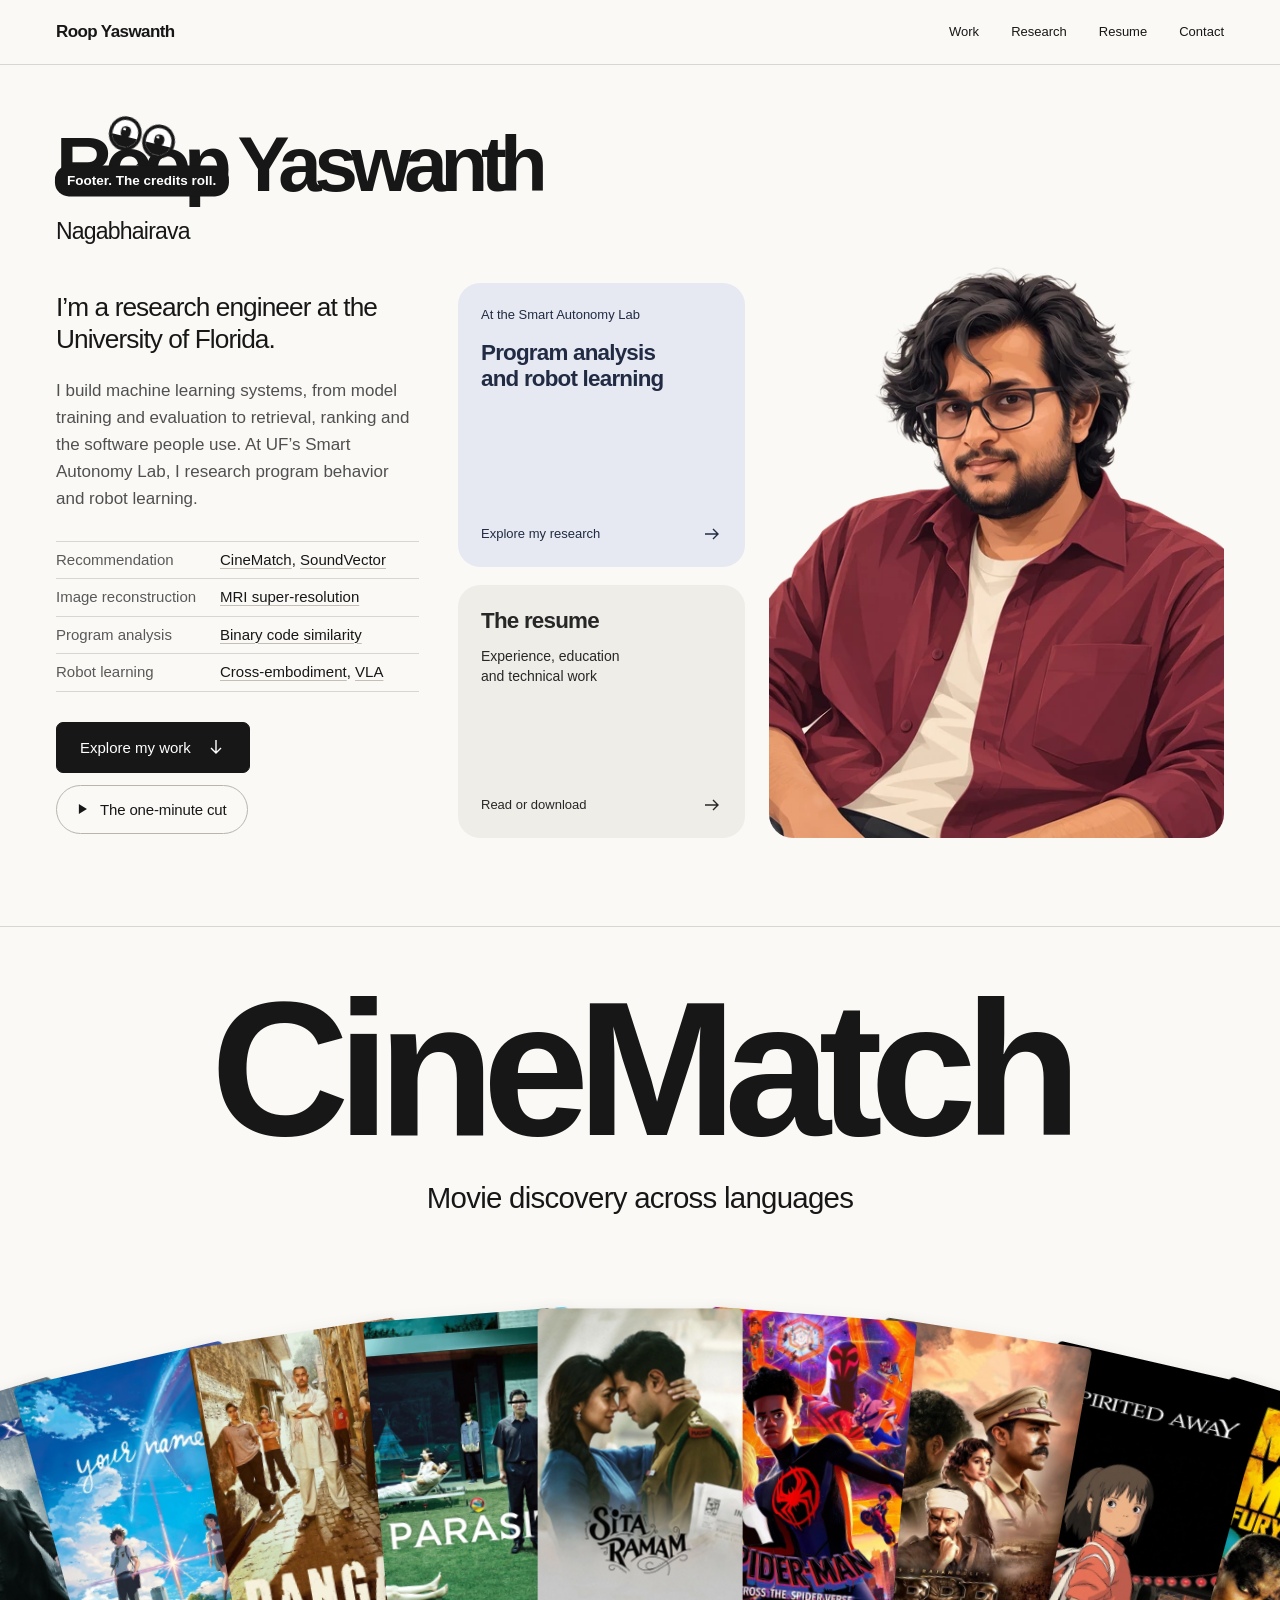
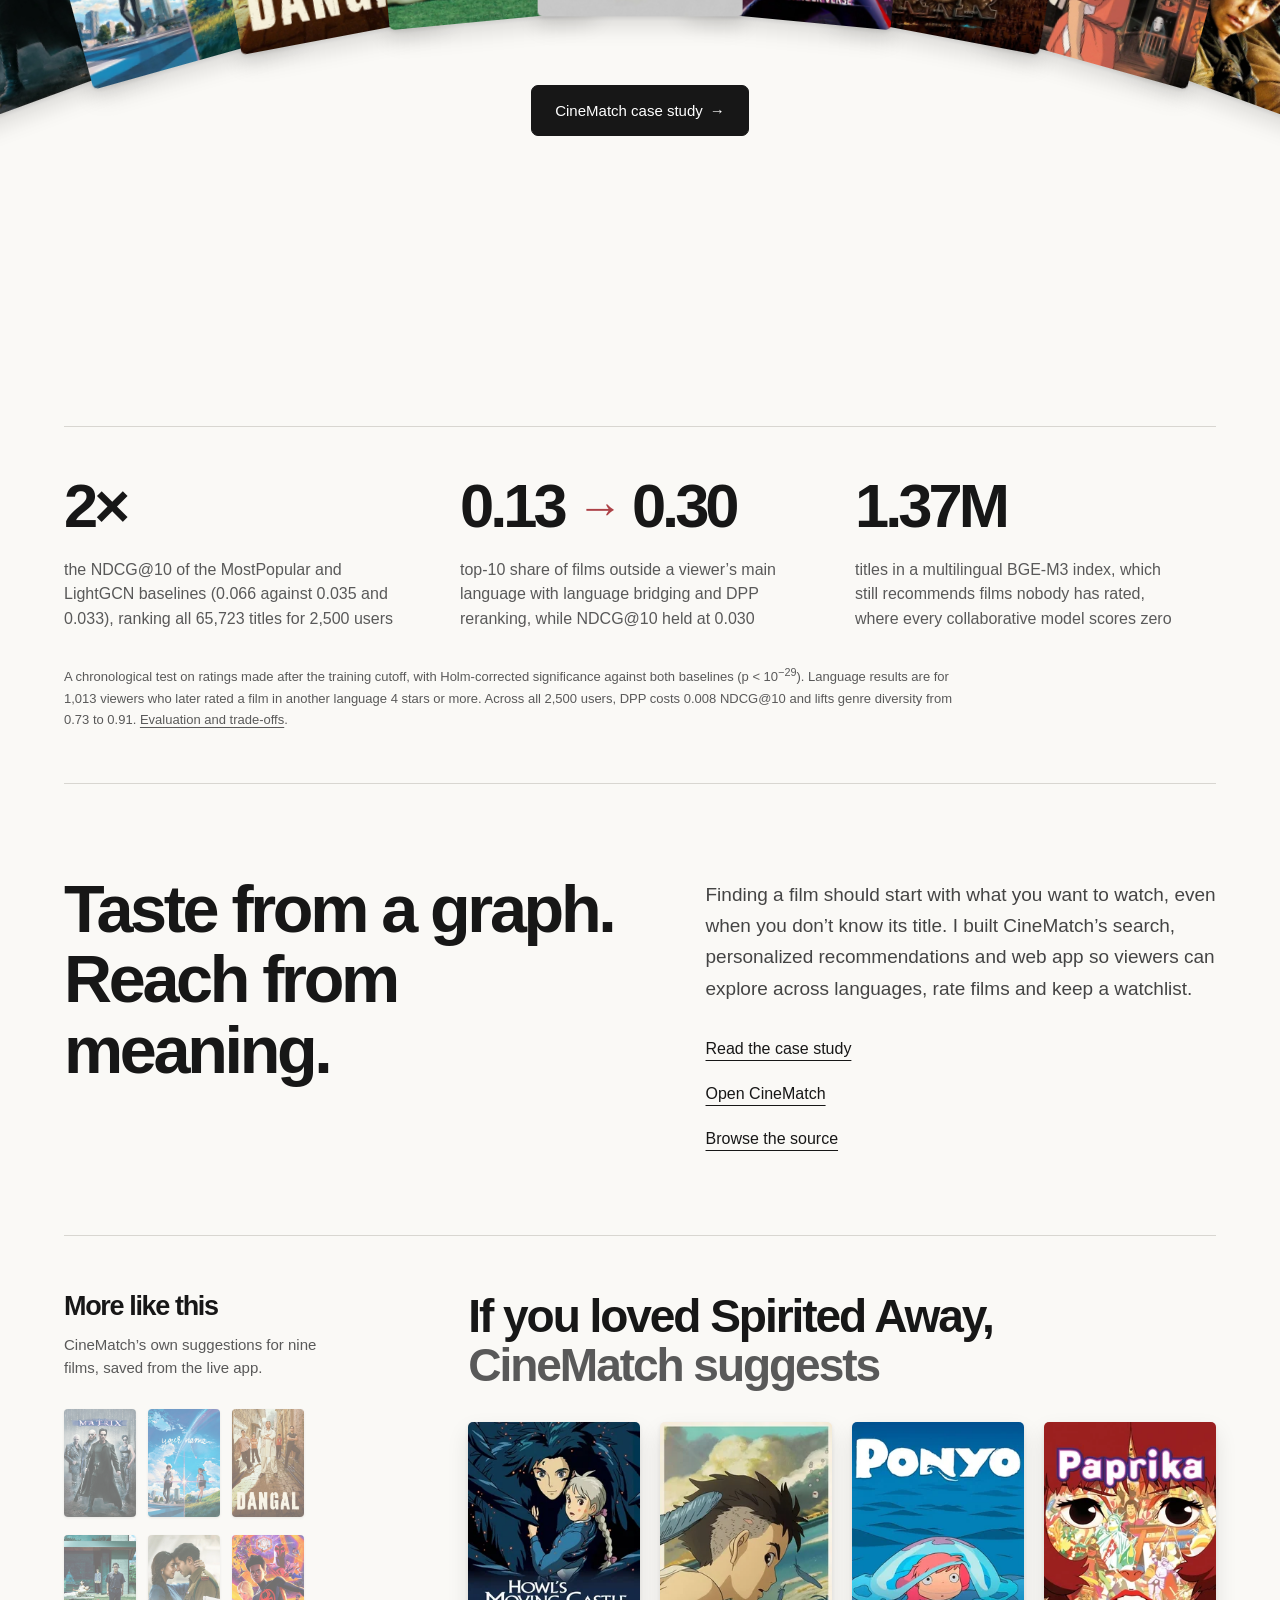
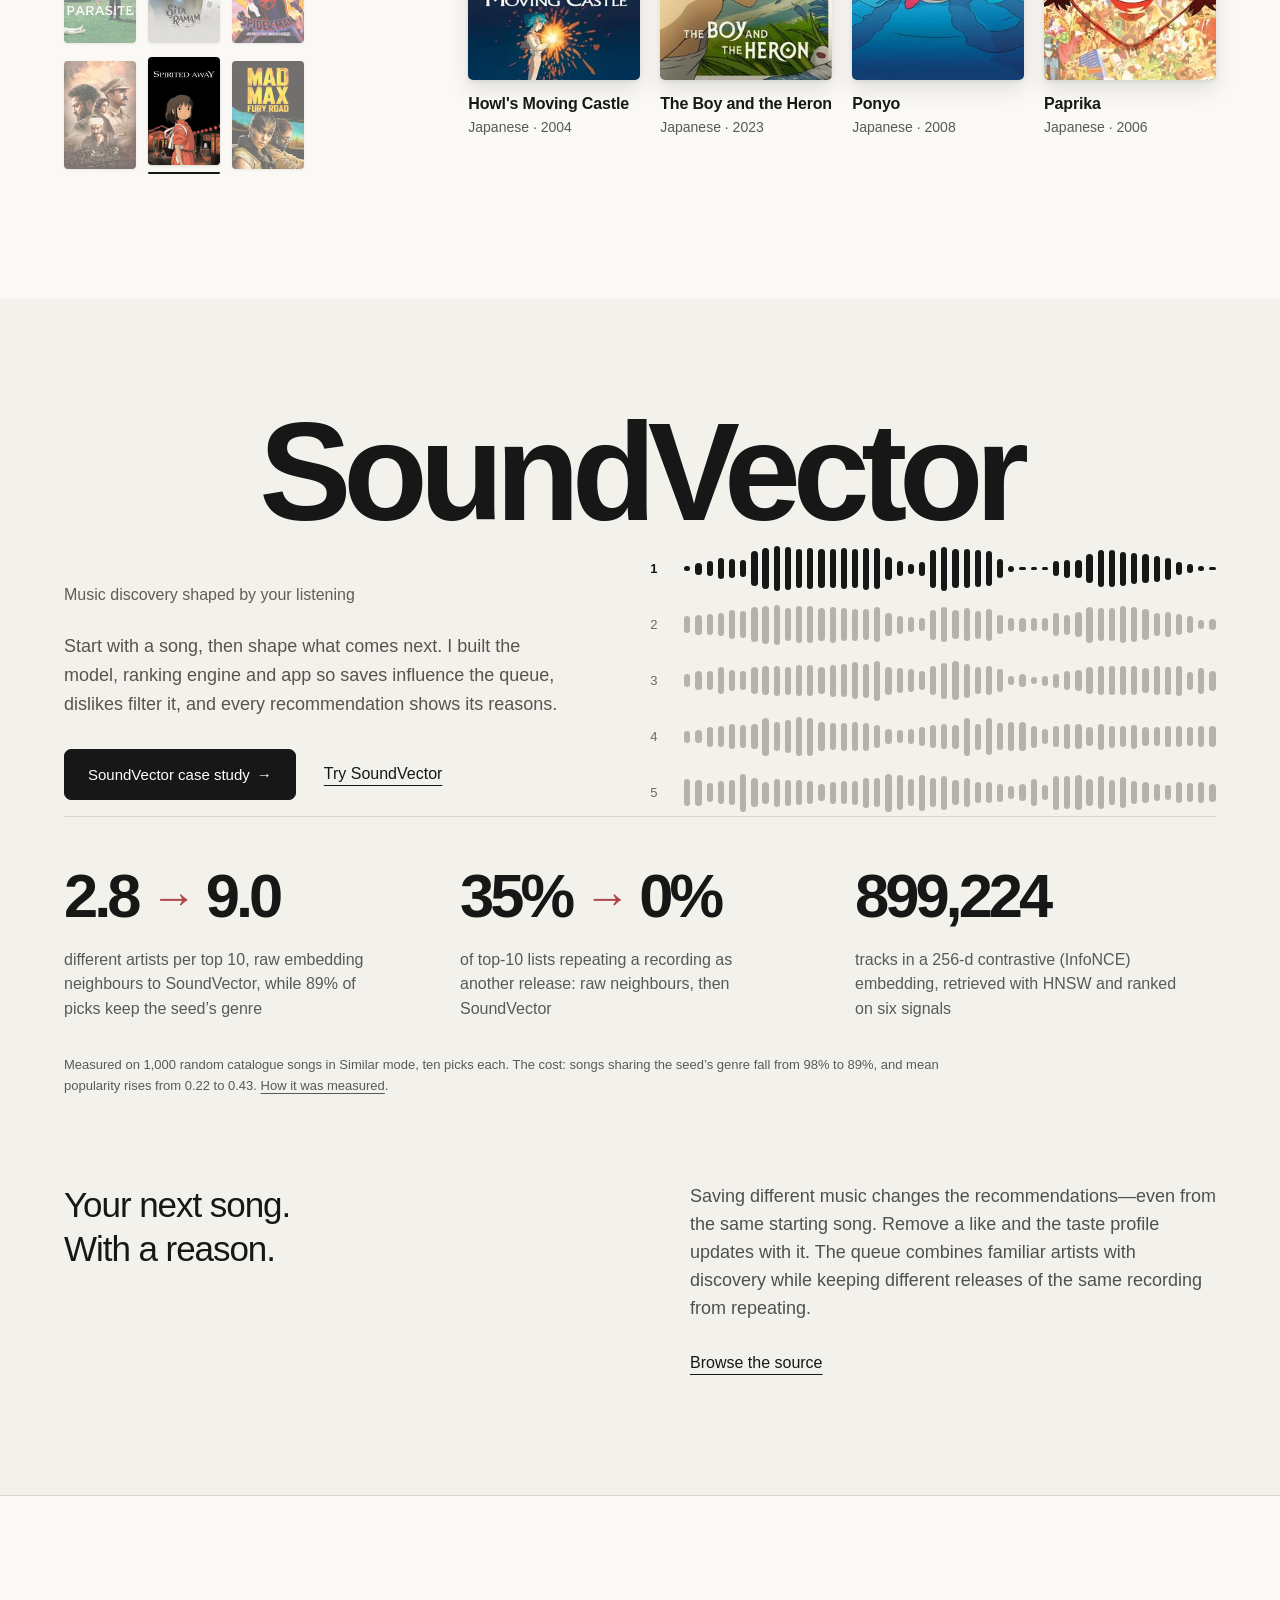
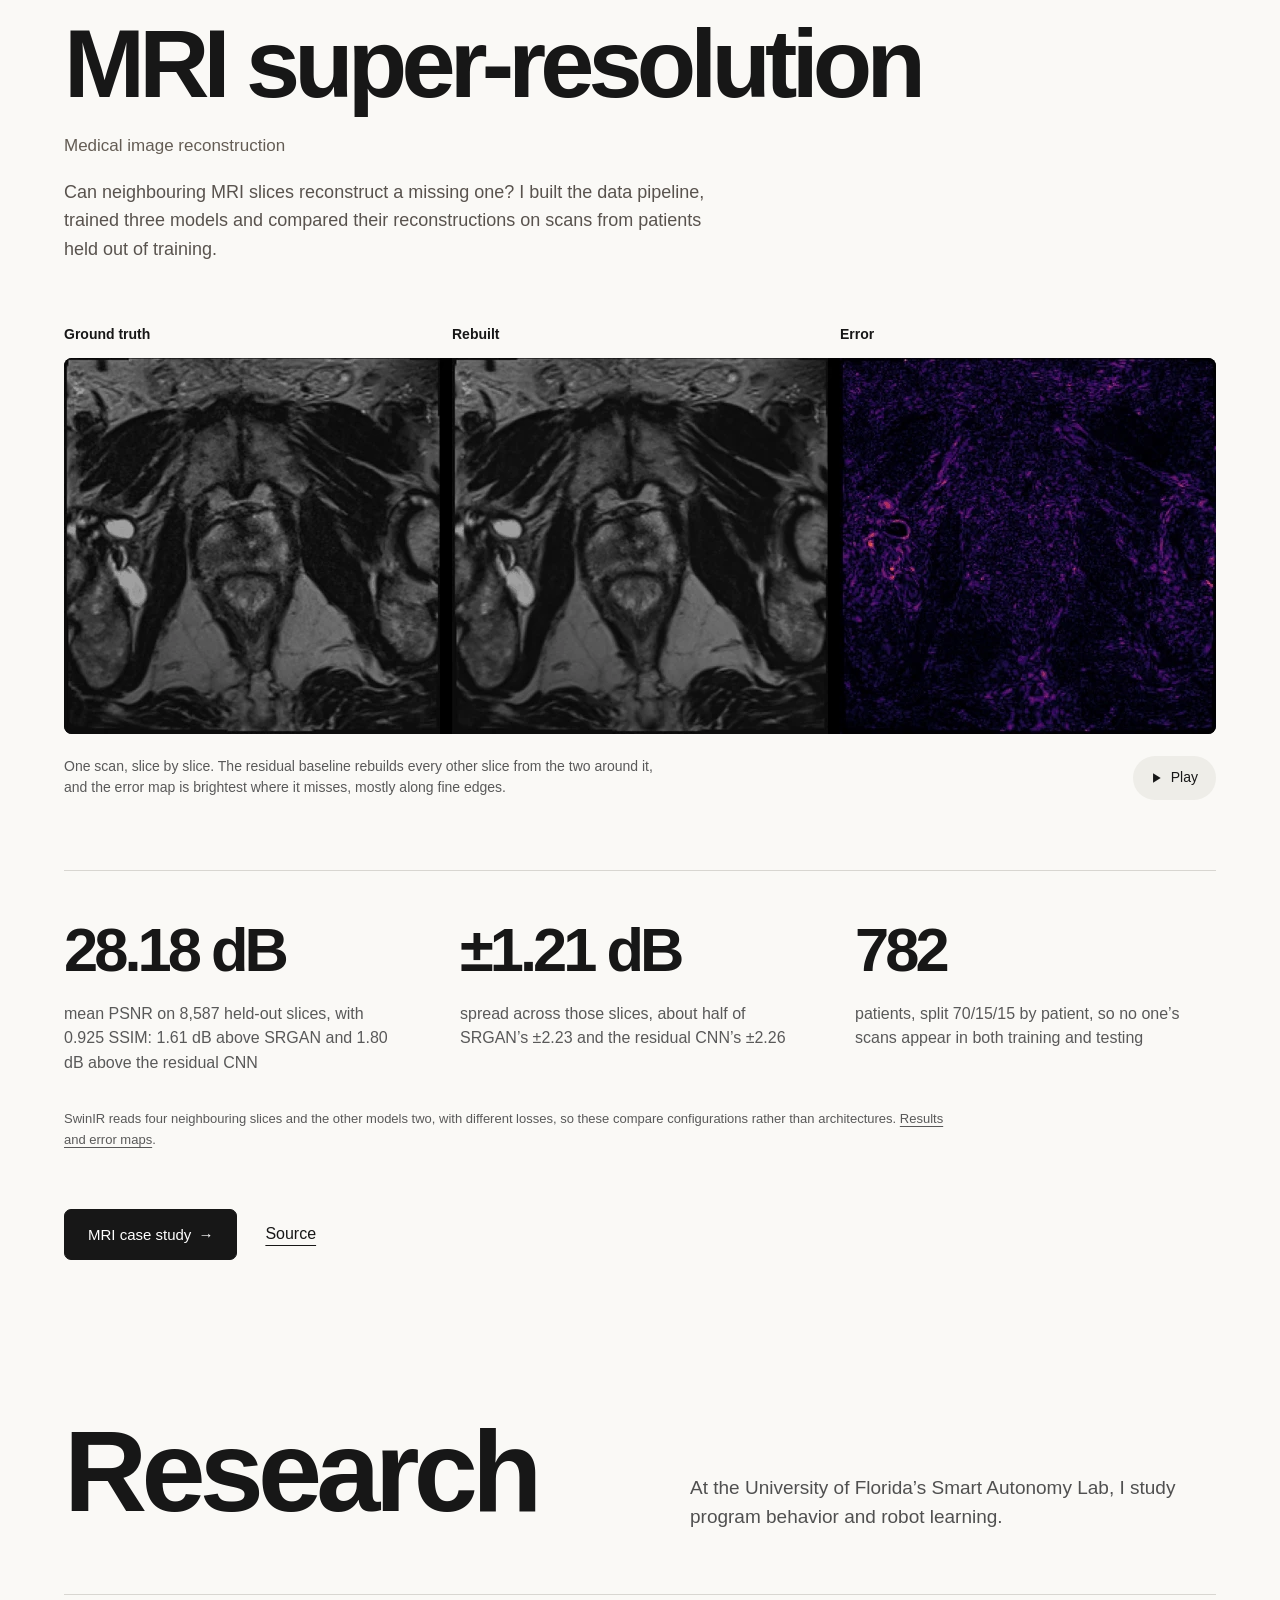
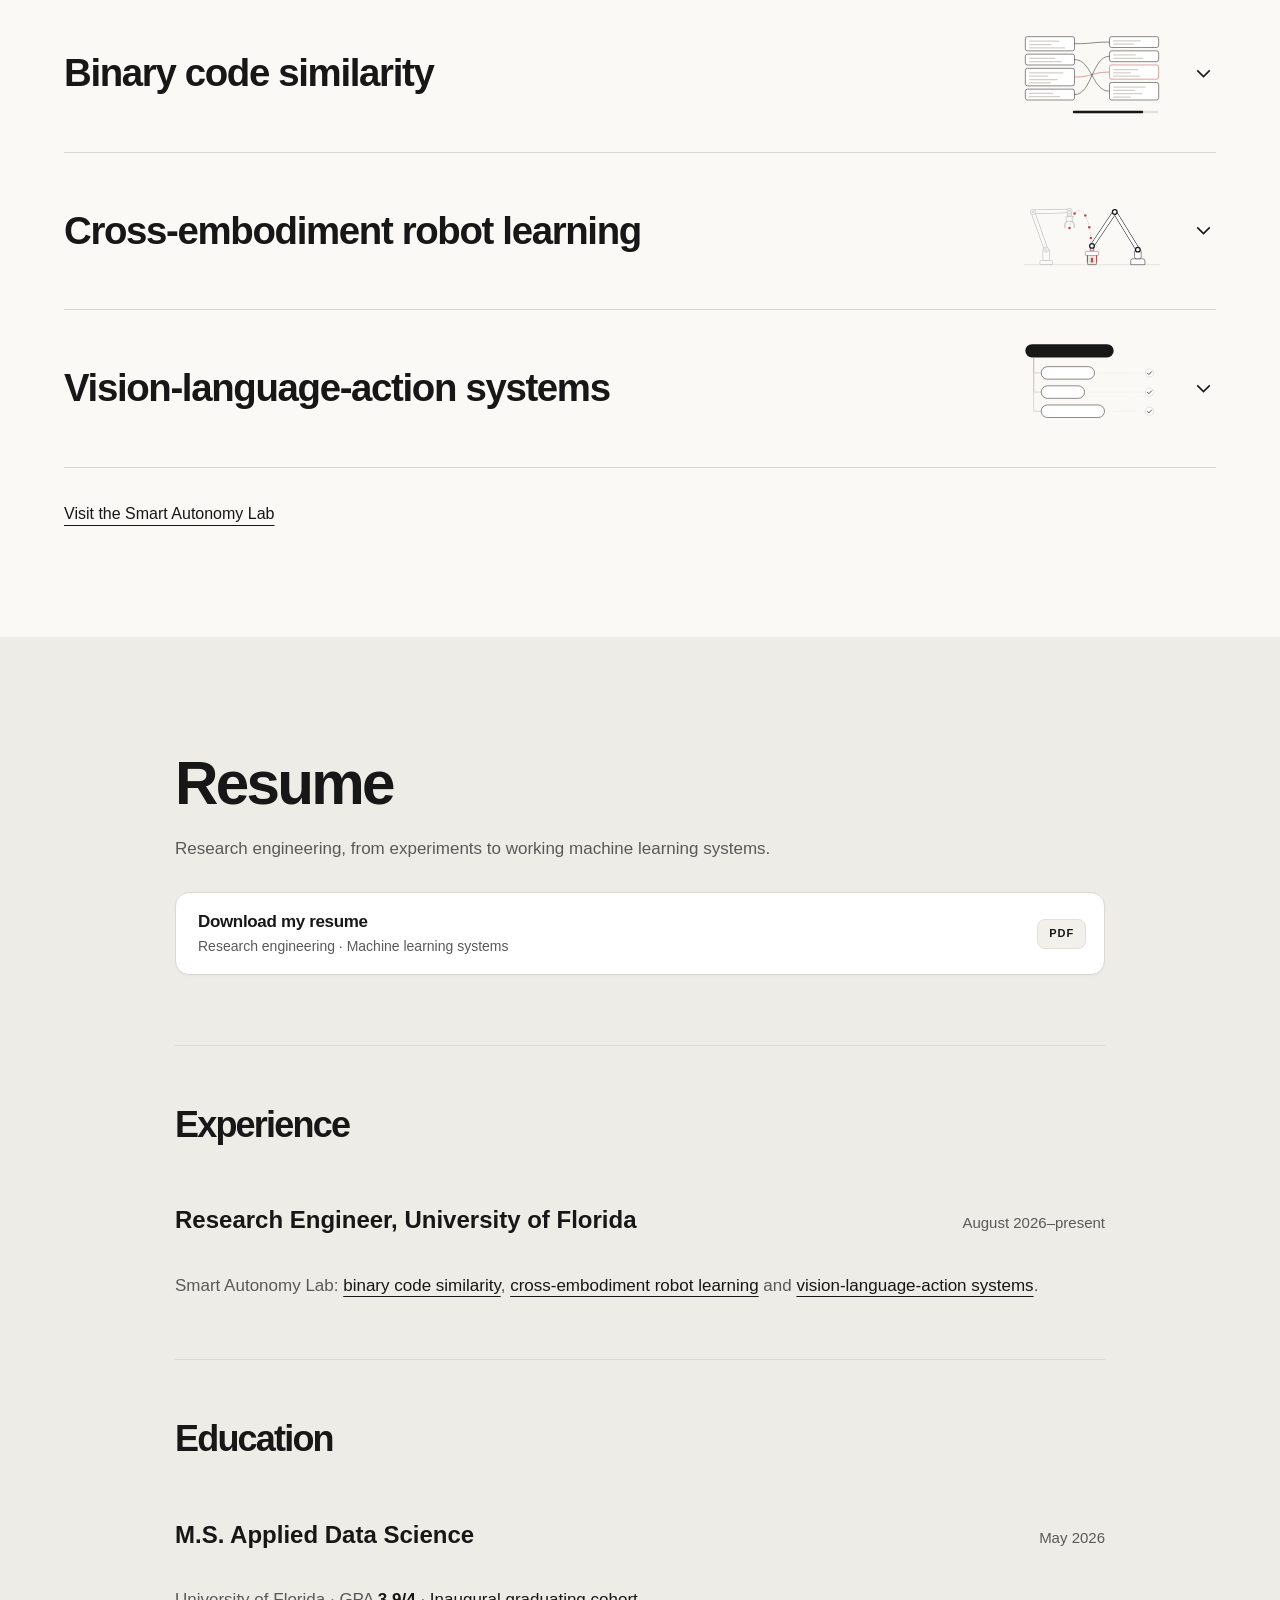
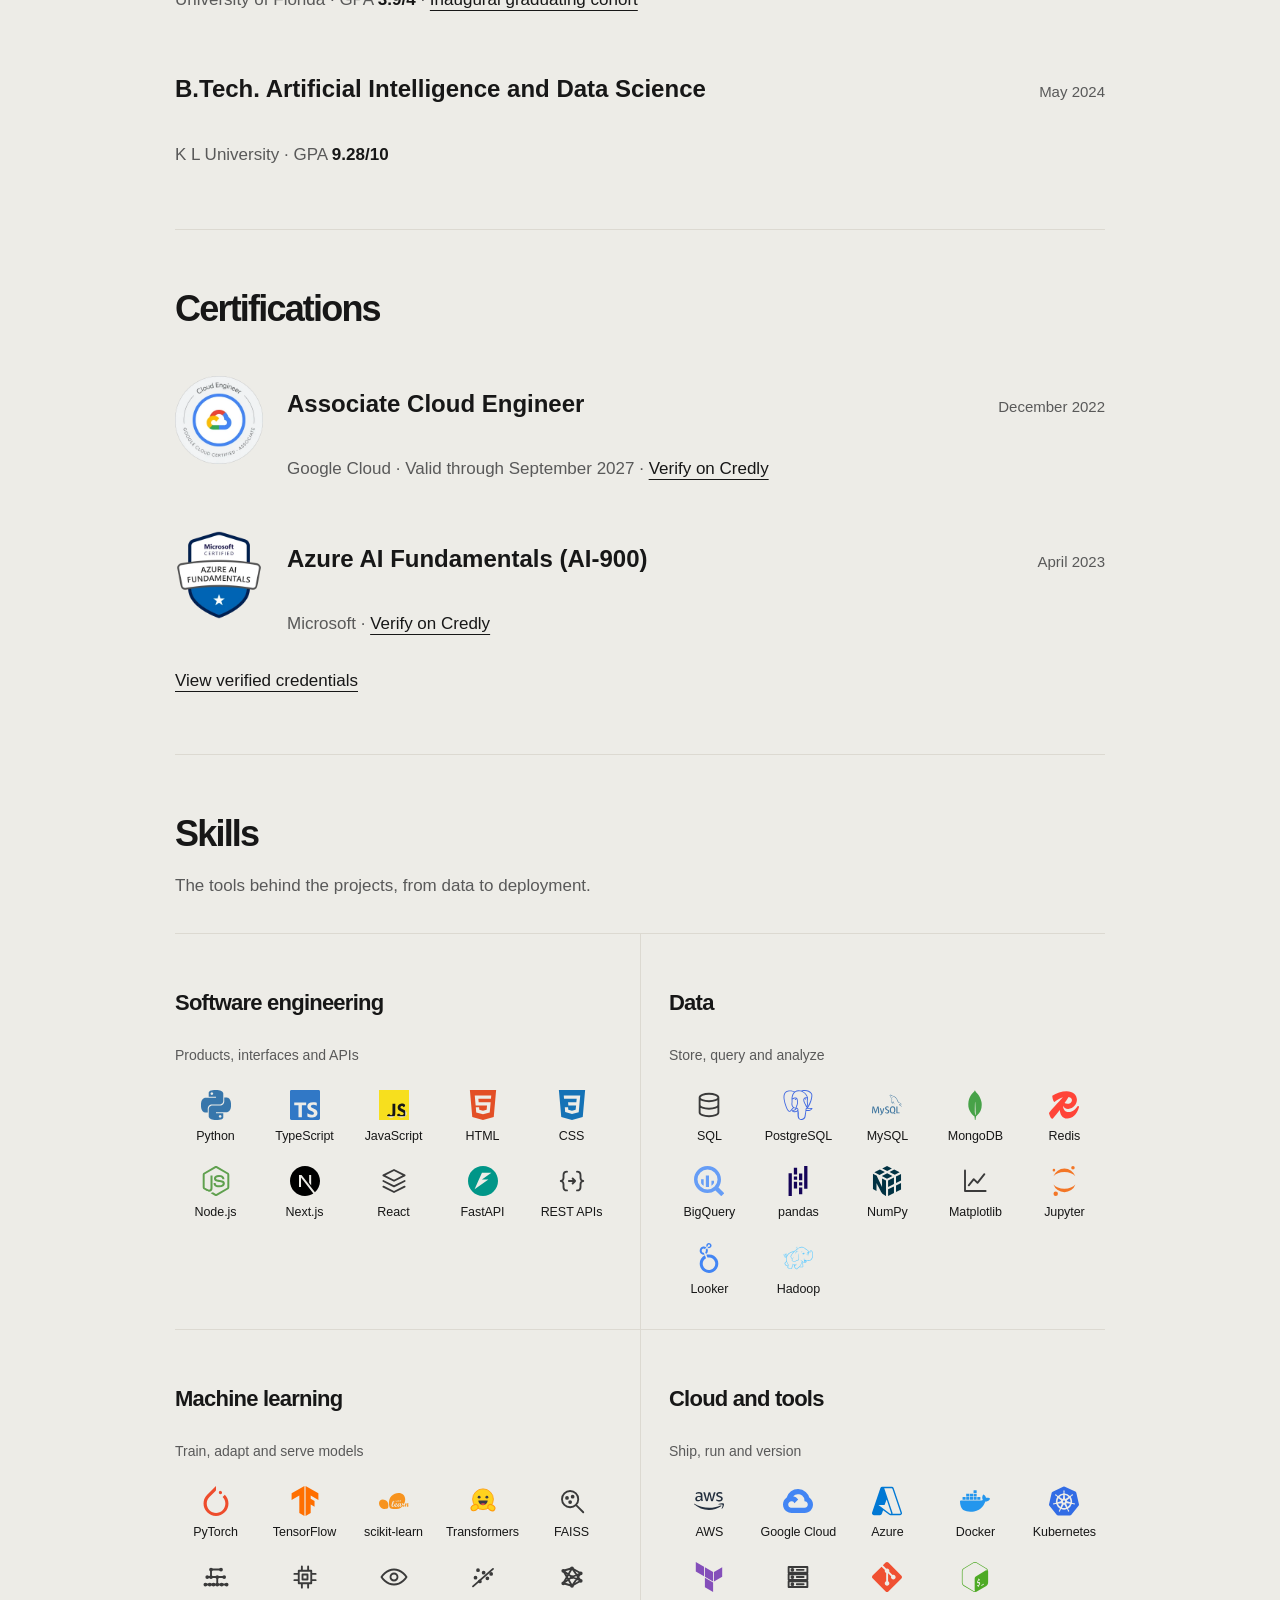
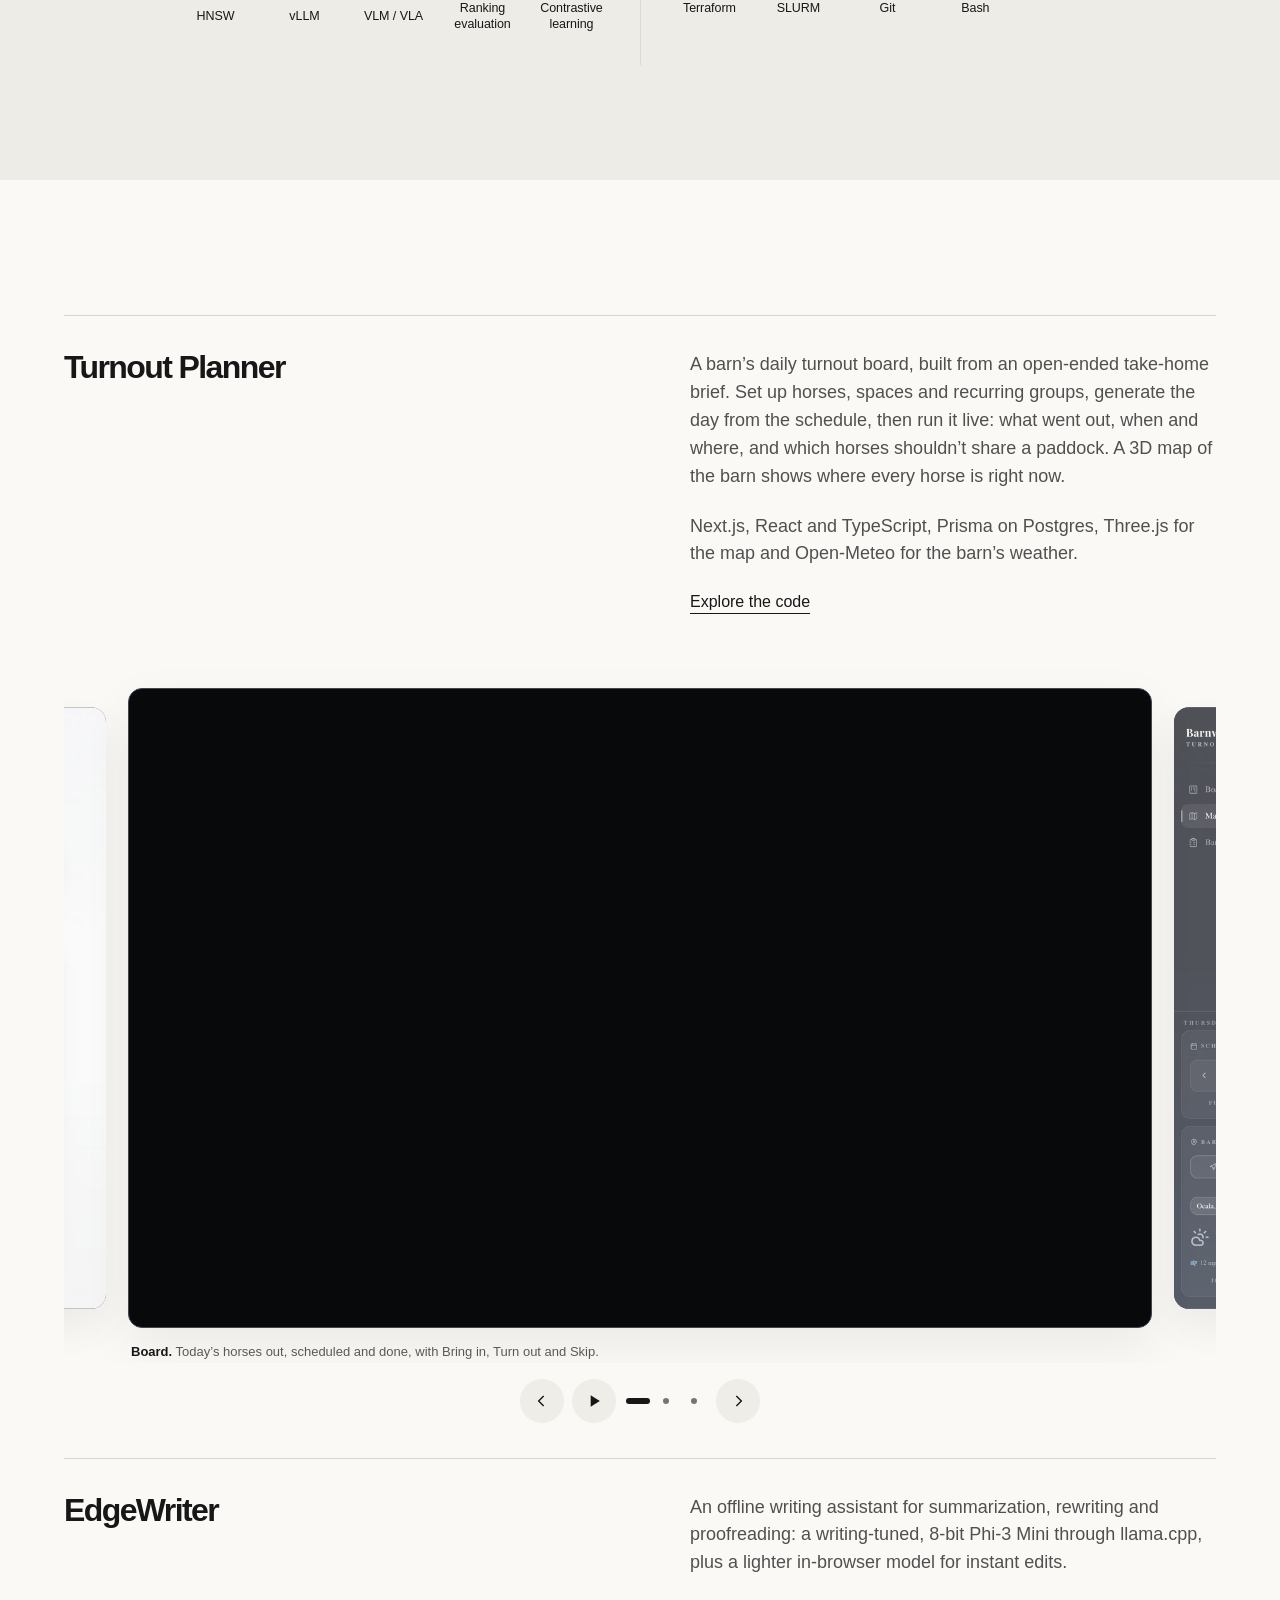
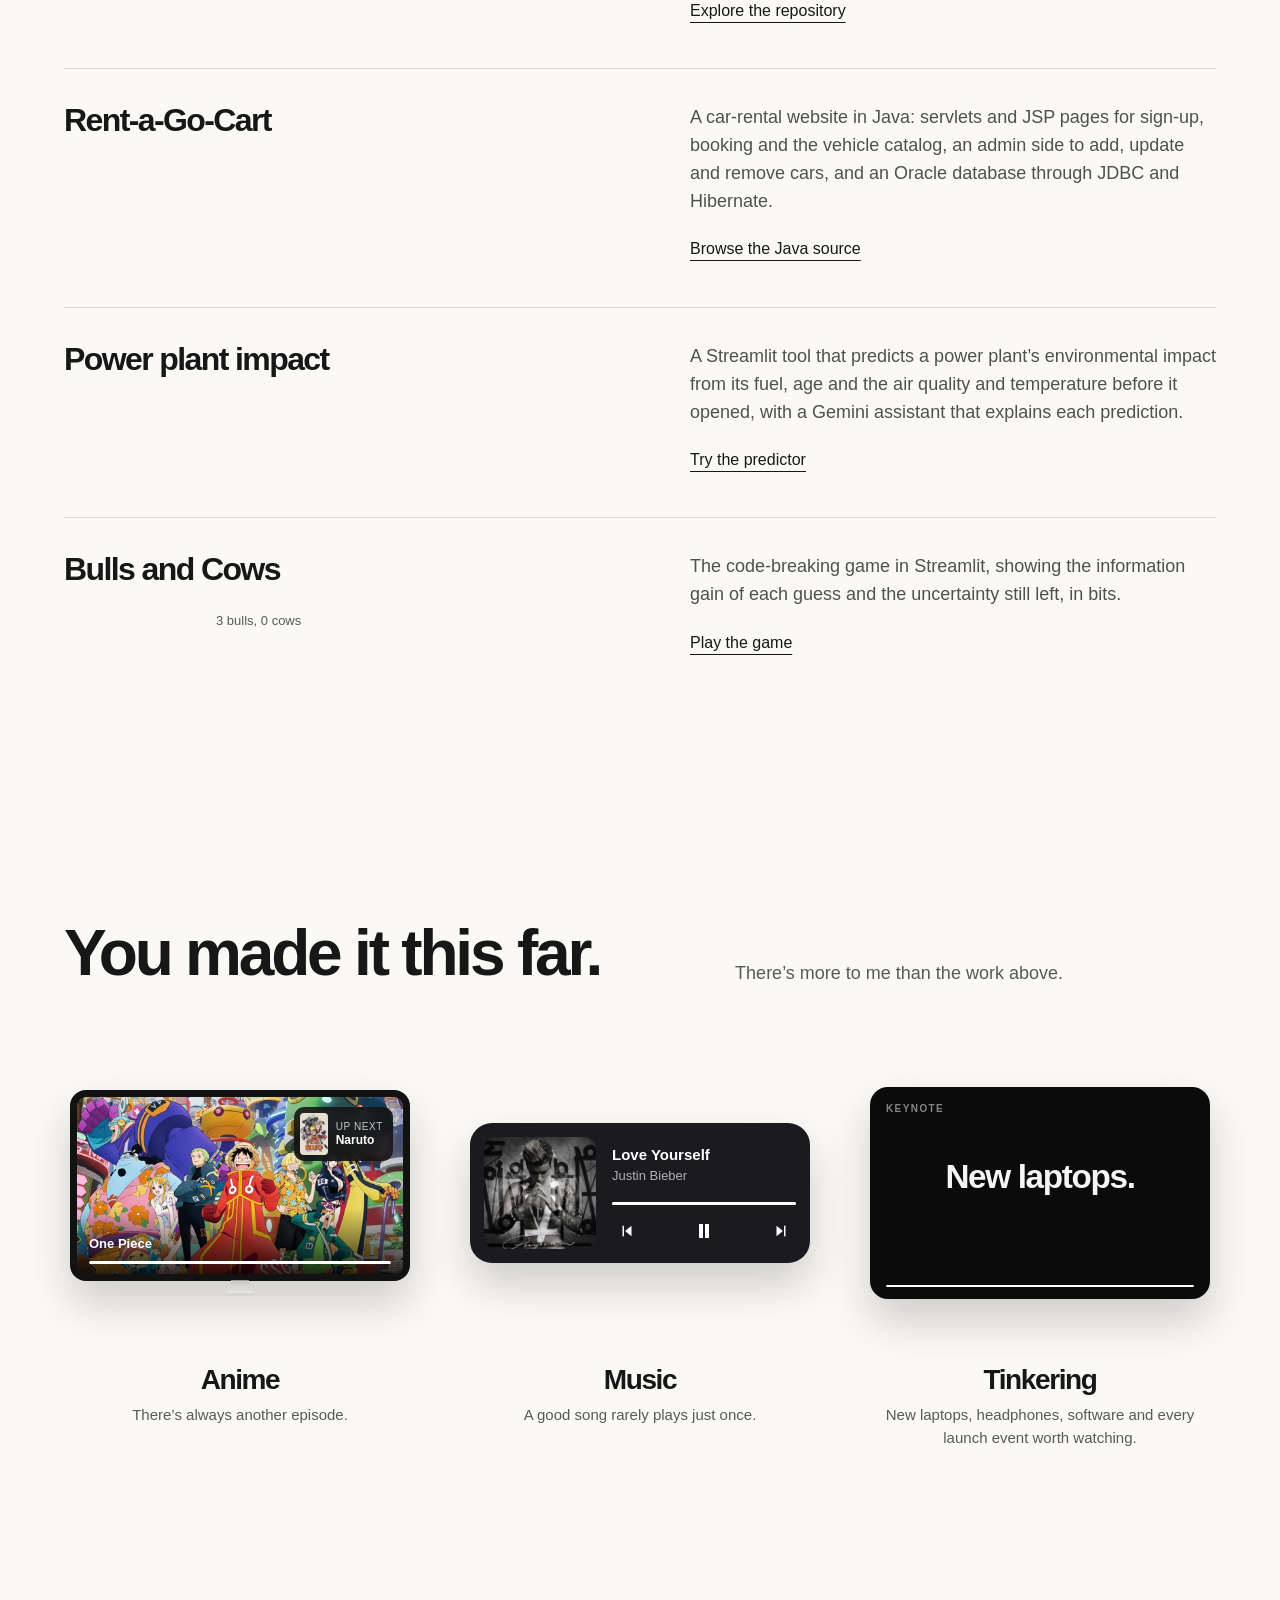
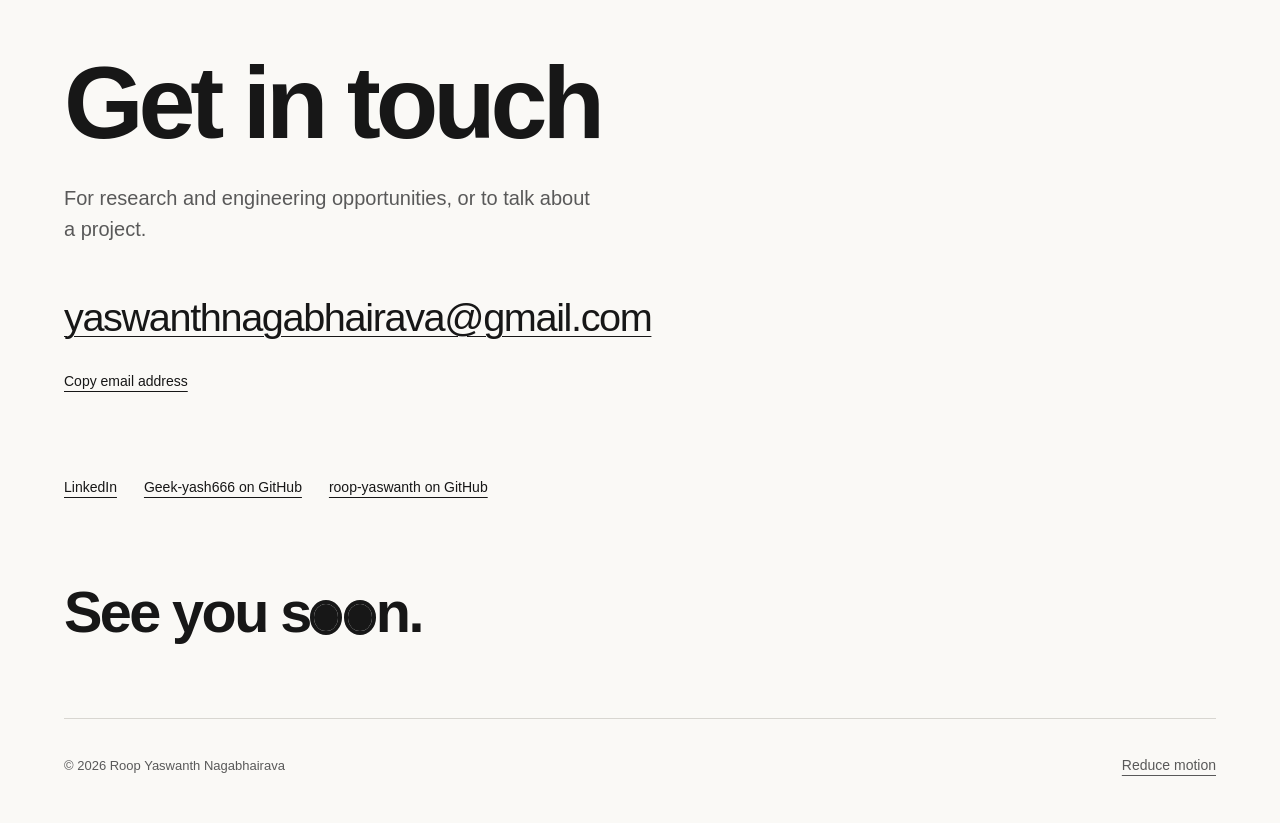
==== commit 79f9f755: "Publish site from c9da1cc+" ====
--- a/index.html
+++ b/index.html
@@ -38,7 +38,7 @@
 inputs.forEach(type => addEventListener(type, stop, {capture: true, passive: true}));
 transition.finished.then(done, done);
 });
-})();</script><link rel="expect" href="#mri-title" blocking="render"><script src="/assets/app.js?v=2e12b82d656b" defer></script><script src="/assets/mri.js?v=eaa91eddbee2" defer></script><script src="/assets/hobbies.js?v=55b1daf89527" defer></script><script src="/assets/similar.js?v=62d1d1fbbbd0" defer></script><script src="/assets/trailer.js?v=90b5b1954673" defer></script><script src="/assets/poppy.js?v=68fd95592d27" data-page="home" data-lines="/assets/poppy-global.json?v=3c6ccdfb59ec" data-page-lines="/assets/poppy-home.json?v=ac5924ef01f2" defer></script><script type="application/ld+json">{"@context": "https://schema.org", "@type": "Person", "name": "Roop Yaswanth Nagabhairava", "jobTitle": "Research Engineer", "sameAs": ["https://github.com/Geek-yash666", "https://github.com/roop-yaswanth", "https://www.linkedin.com/in/roop-yaswanth-nagabhairava-875b52201/", "https://www.credly.com/users/nagabhairava-roop-yaswanth.86a6b0ae"], "url": "https://roop-yaswanth.github.io"}</script></head><body><a class="skip-link" href="#main">Skip to content</a><header class="site-header"><div class="nav-wrap"><a class="brand" href="/">Roop Yaswanth</a><button class="menu-toggle" type="button" aria-expanded="false" aria-controls="primary-nav" hidden>Menu</button><nav id="primary-nav" aria-label="Main navigation"><a href="/#work">Work</a><a href="/#research">Research</a><a href="/#resume">Resume</a><a href="/#contact">Contact</a></nav></div></header><main id="main" tabindex="-1">
+})();</script><link rel="expect" href="#mri-title" blocking="render"><script src="/assets/app.js?v=2e12b82d656b" defer></script><script src="/assets/mri.js?v=eaa91eddbee2" defer></script><script src="/assets/hobbies.js?v=55b1daf89527" defer></script><script src="/assets/similar.js?v=62d1d1fbbbd0" defer></script><script src="/assets/trailer.js?v=90b5b1954673" defer></script><script src="/assets/poppy.js?v=111c22e3258f" data-page="home" data-lines="/assets/poppy-global.json?v=3c6ccdfb59ec" data-page-lines="/assets/poppy-home.json?v=ac5924ef01f2" defer></script><script type="application/ld+json">{"@context": "https://schema.org", "@type": "Person", "name": "Roop Yaswanth Nagabhairava", "jobTitle": "Research Engineer", "sameAs": ["https://github.com/Geek-yash666", "https://github.com/roop-yaswanth", "https://www.linkedin.com/in/roop-yaswanth-nagabhairava-875b52201/", "https://www.credly.com/users/nagabhairava-roop-yaswanth.86a6b0ae"], "url": "https://roop-yaswanth.github.io"}</script></head><body><a class="skip-link" href="#main">Skip to content</a><header class="site-header"><div class="nav-wrap"><a class="brand" href="/">Roop Yaswanth</a><button class="menu-toggle" type="button" aria-expanded="false" aria-controls="primary-nav" hidden>Menu</button><nav id="primary-nav" aria-label="Main navigation"><a href="/#work">Work</a><a href="/#research">Research</a><a href="/#resume">Resume</a><a href="/#contact">Contact</a></nav></div></header><main id="main" tabindex="-1">
   <section class="identity-intro" aria-labelledby="identity-title">
     <div class="identity-heading">
       <h1 id="identity-title"><span aria-hidden="true">R<span class="eye-letter">o<i class="eye-pupil"></i></span><span class="eye-letter">o<i class="eye-pupil"></i><span class="print-quip">Taking this offline?</span></span>p Yaswanth</span> <span class="identity-surname" aria-hidden="true">Nagabhairava</span><span class="visually-hidden">Roop Yaswanth Nagabhairava</span></h1>
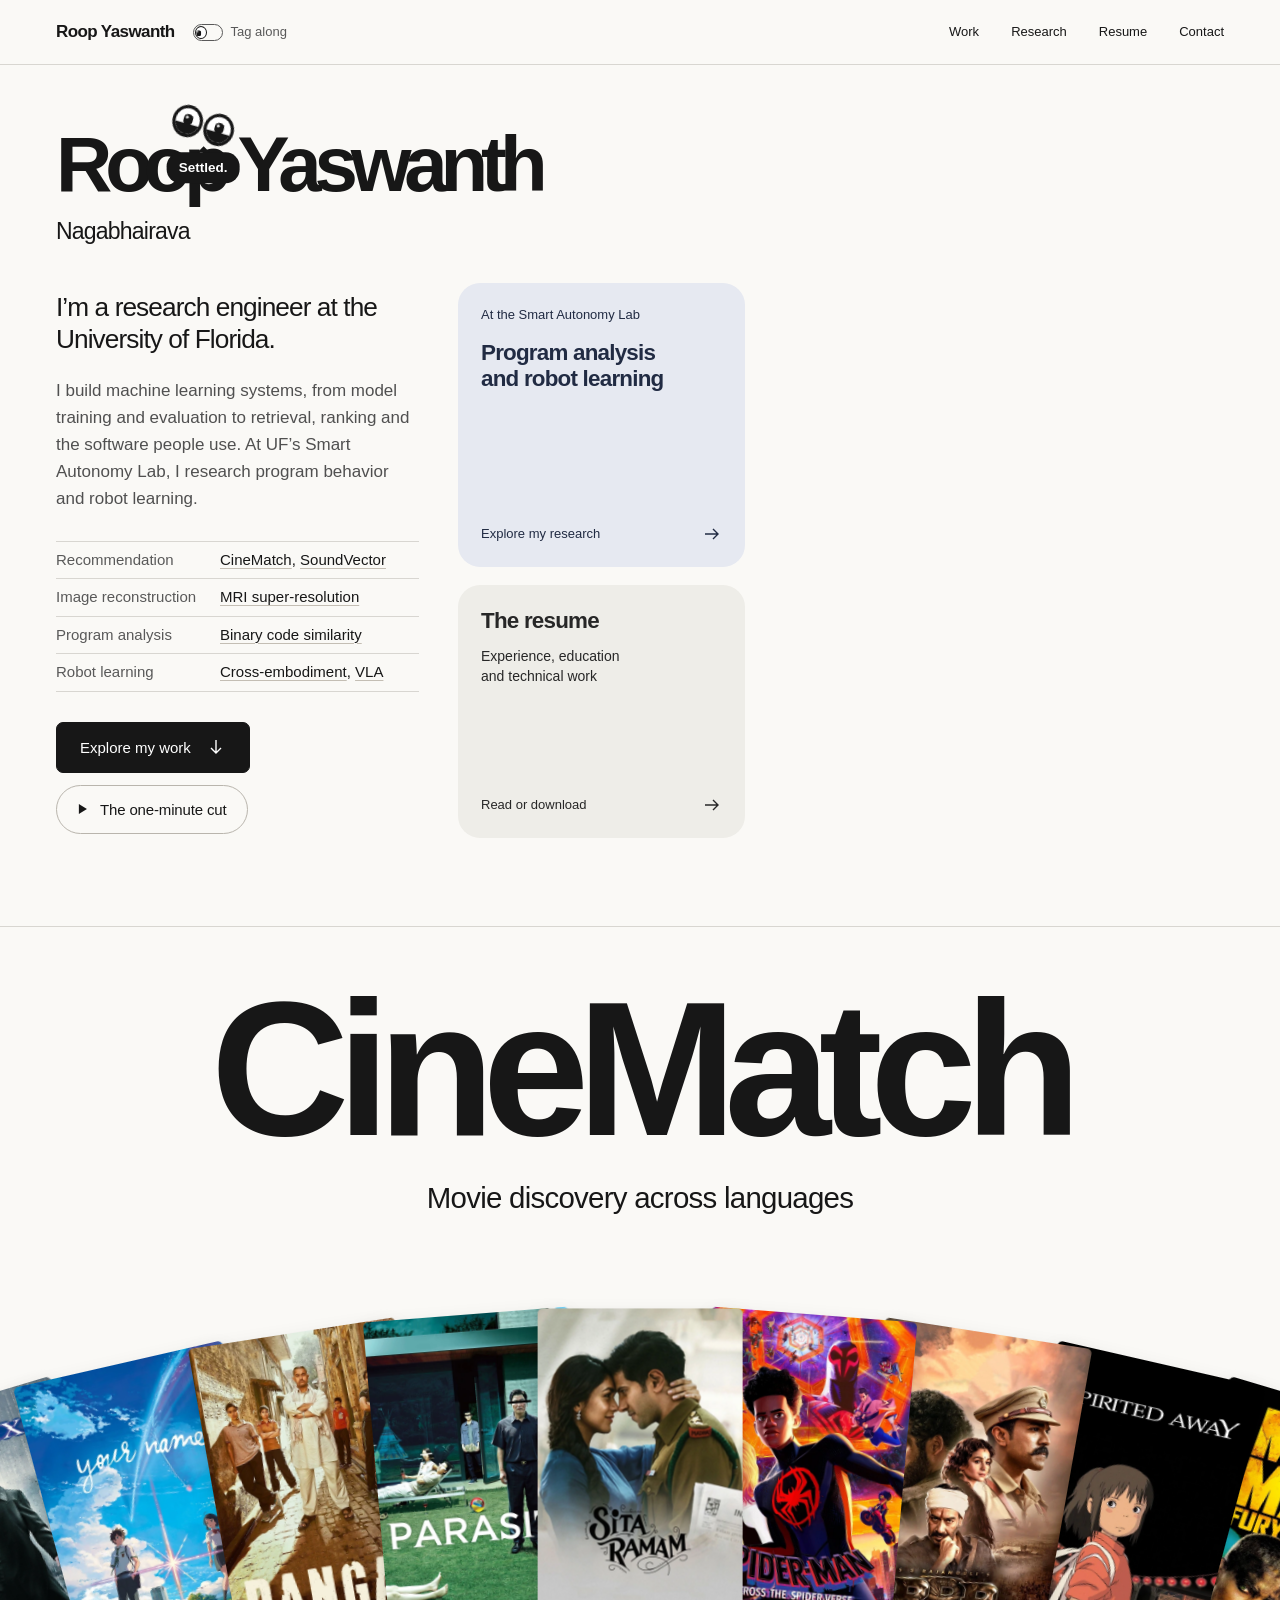
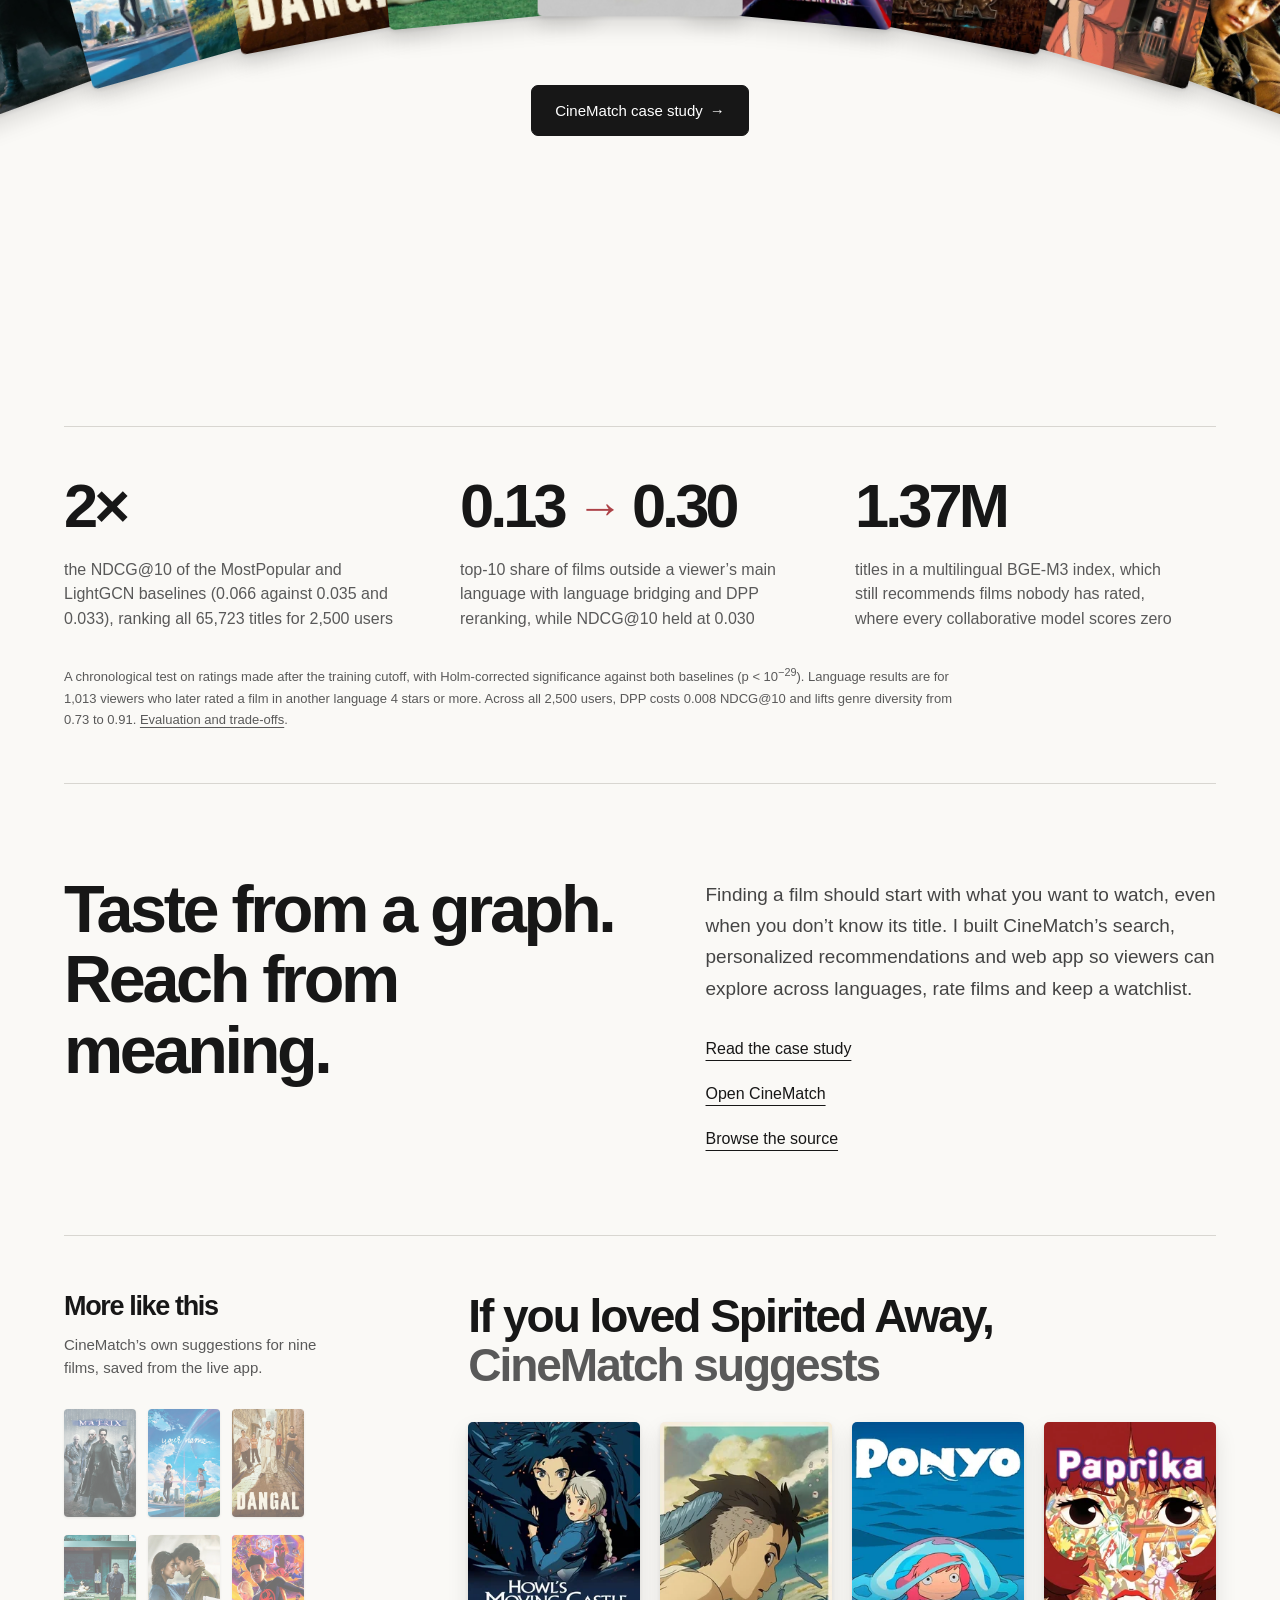
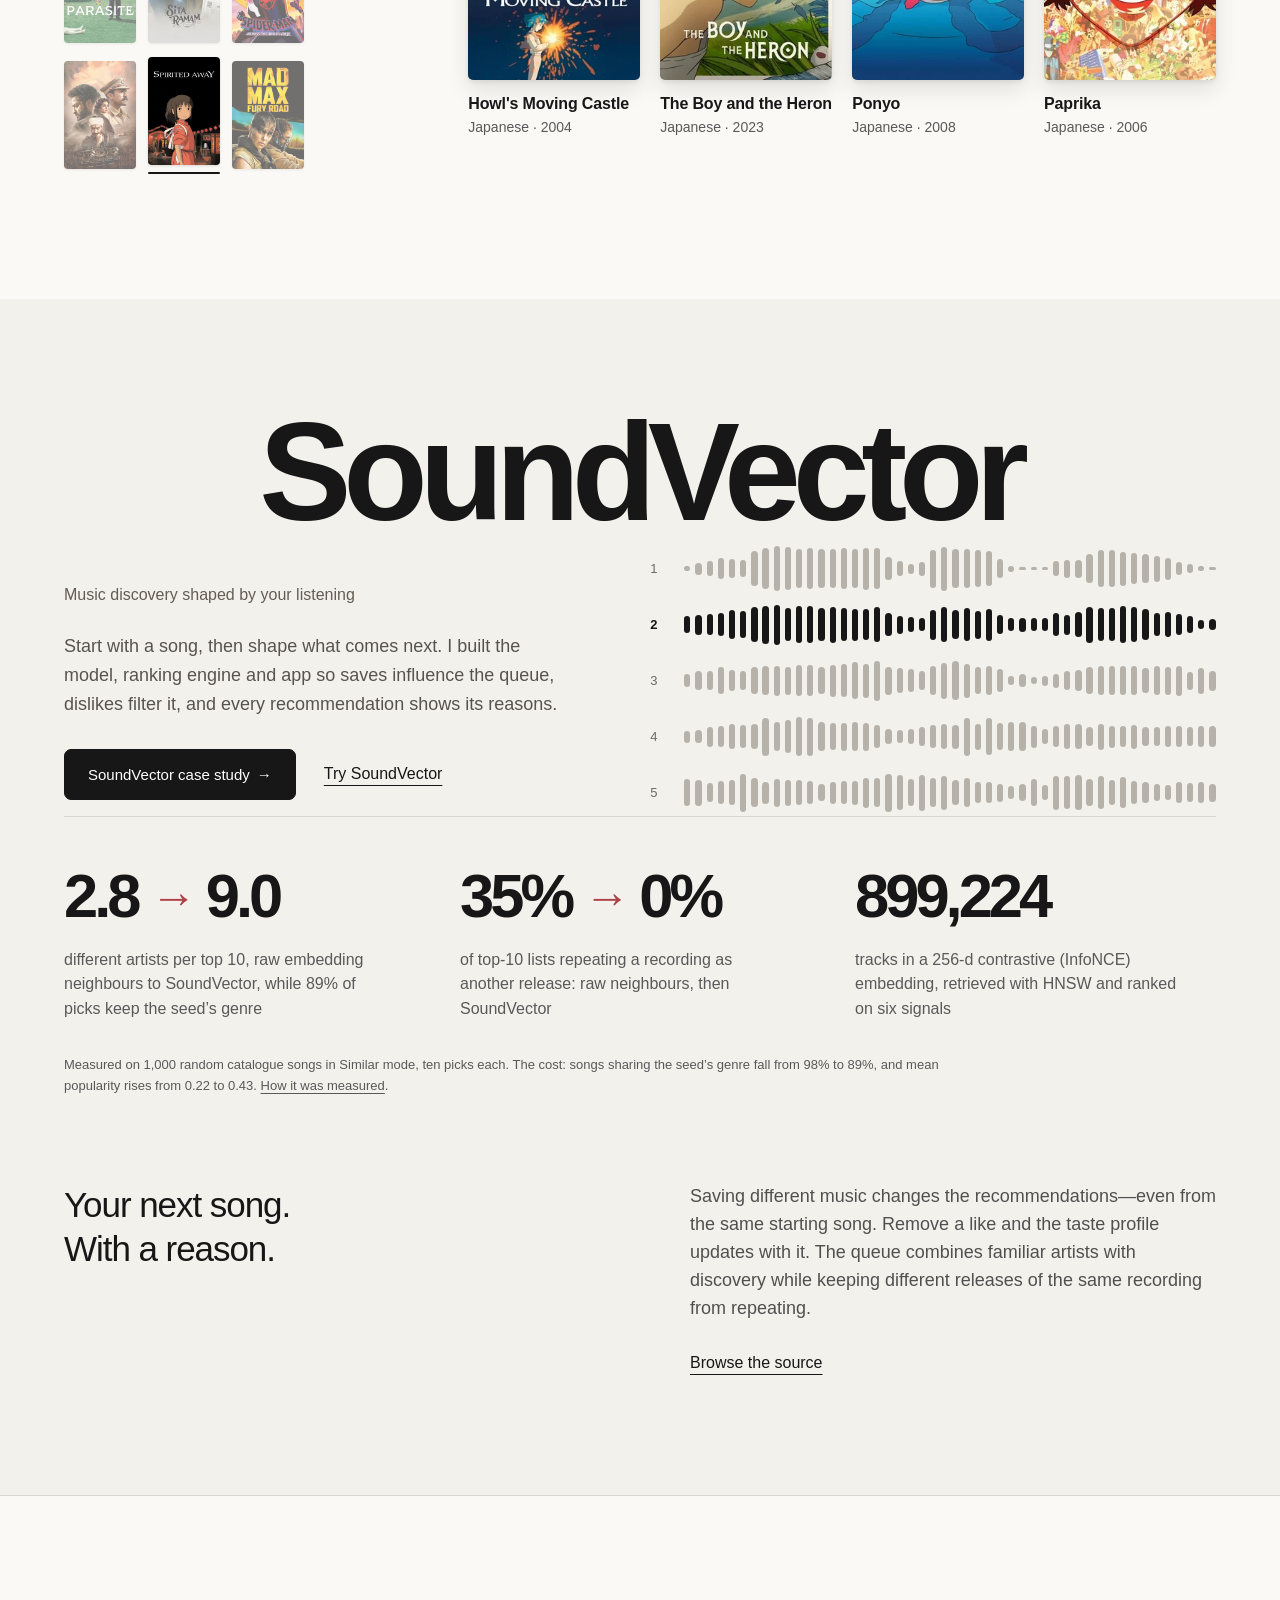
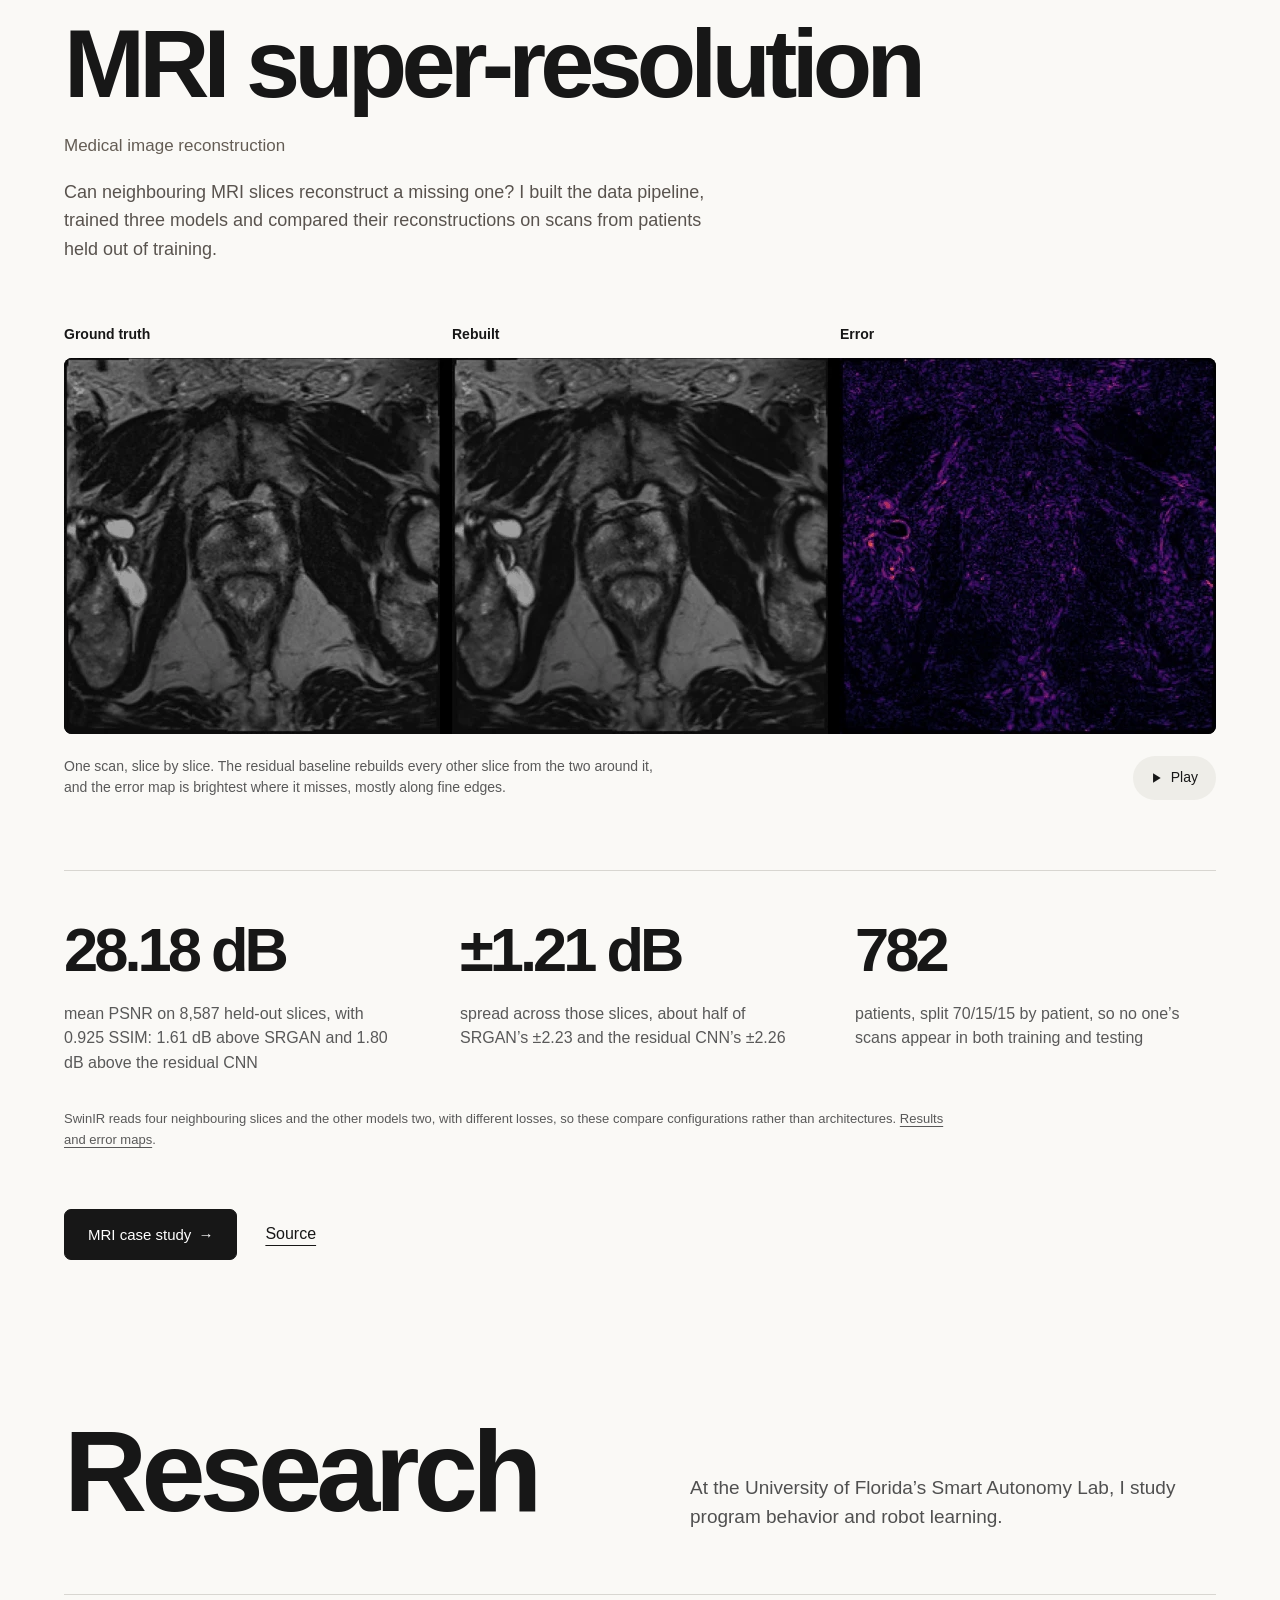
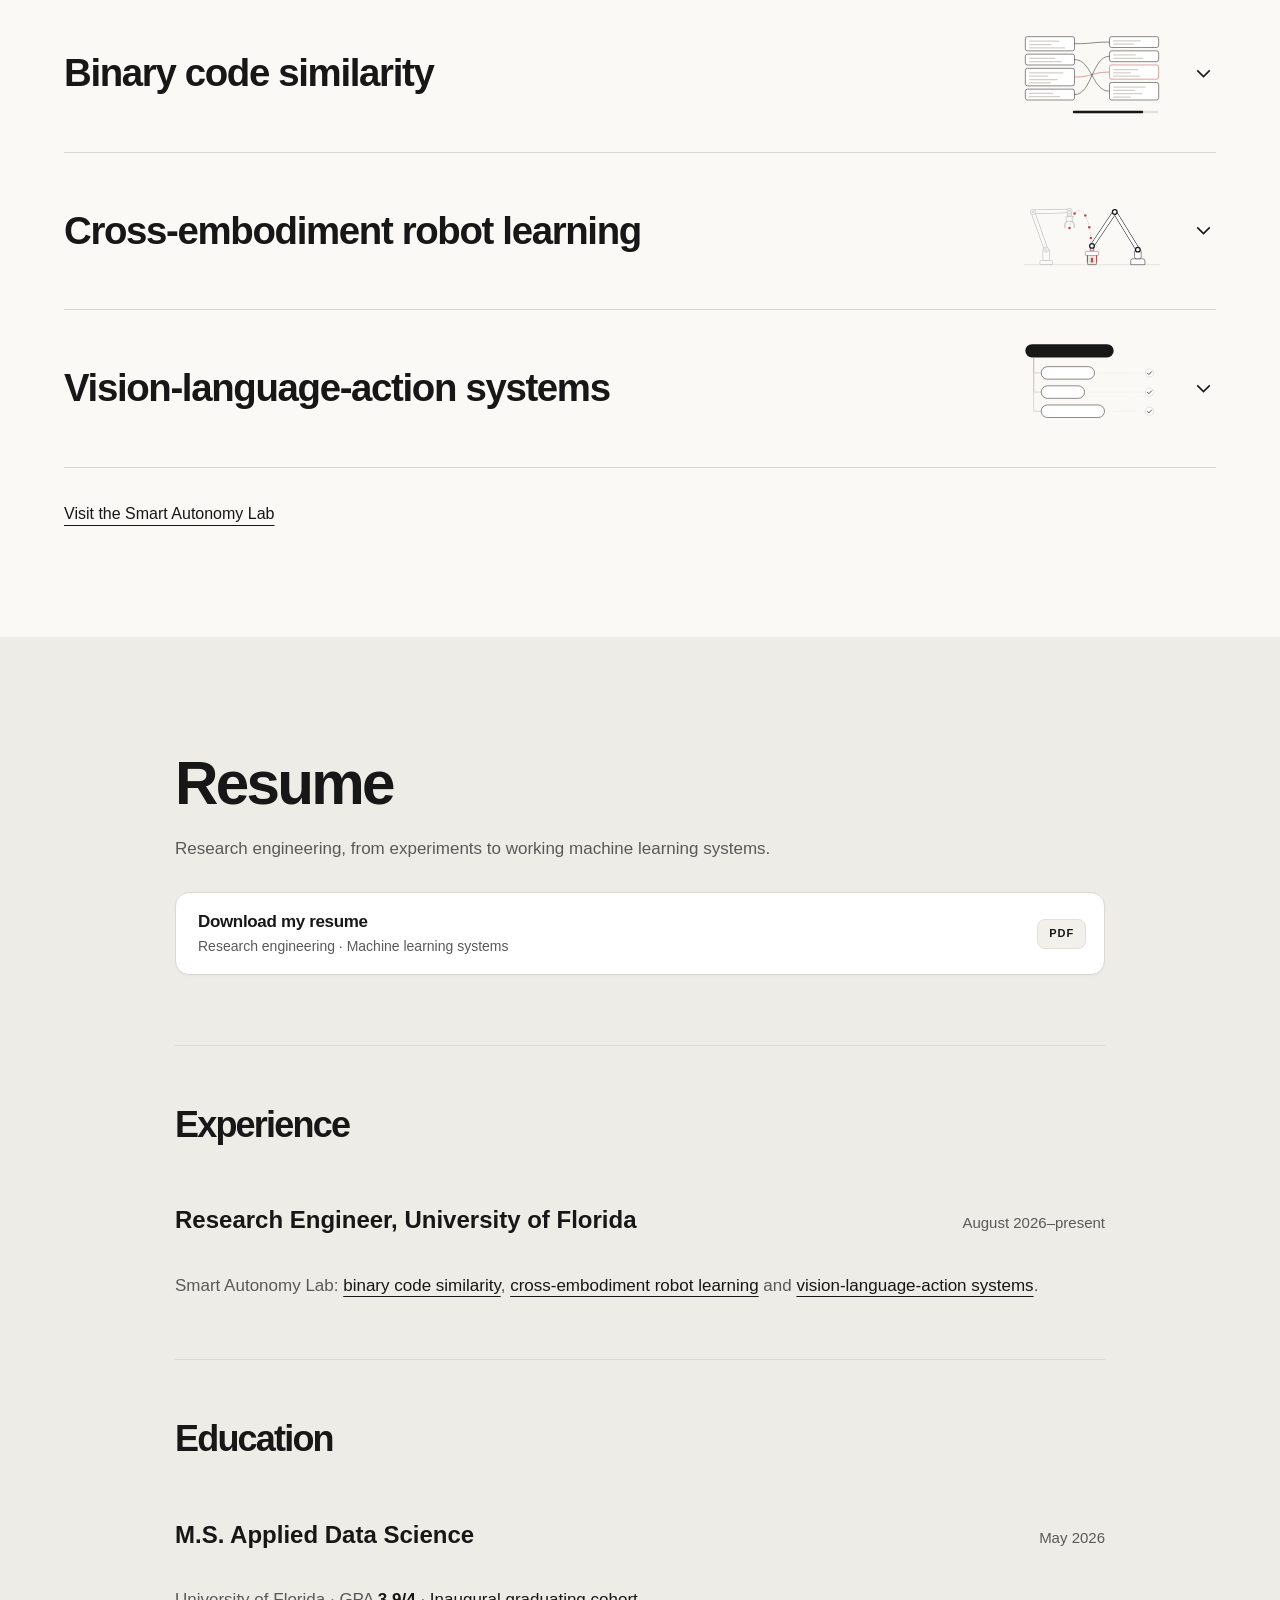
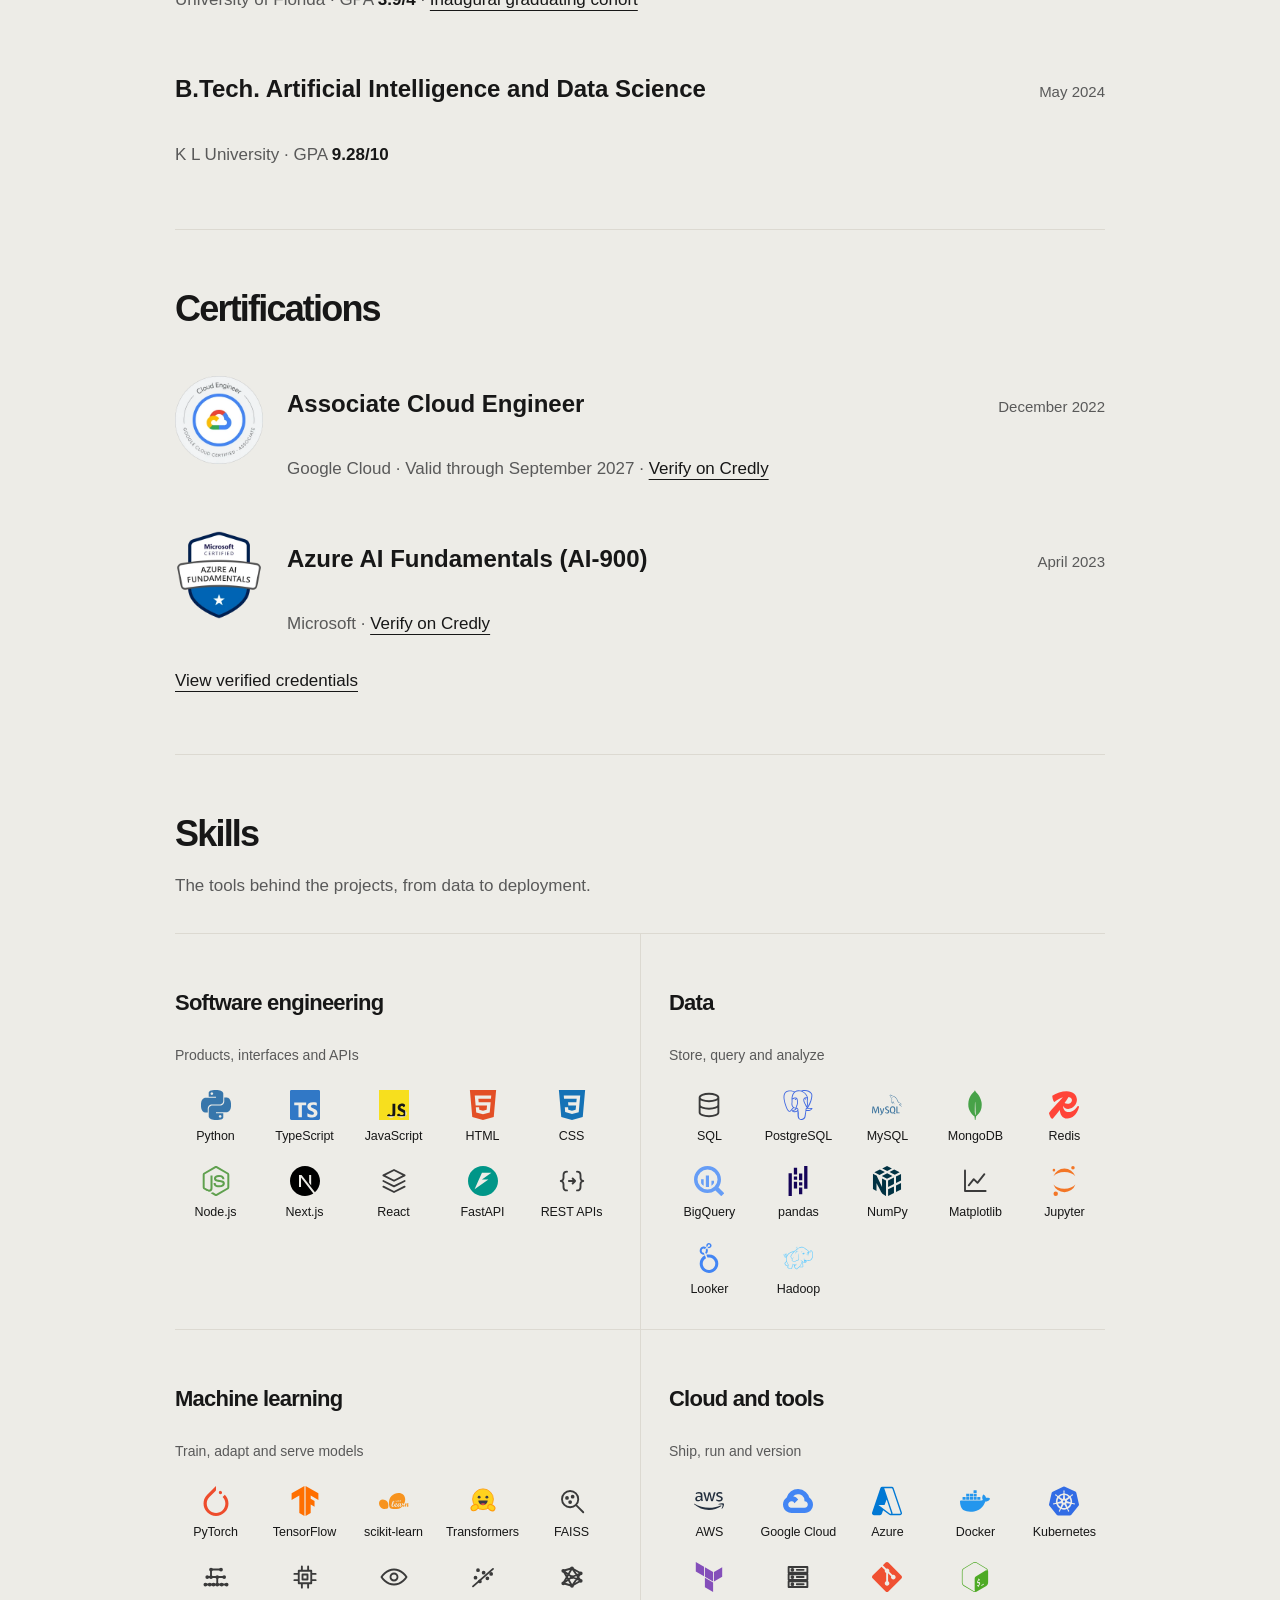
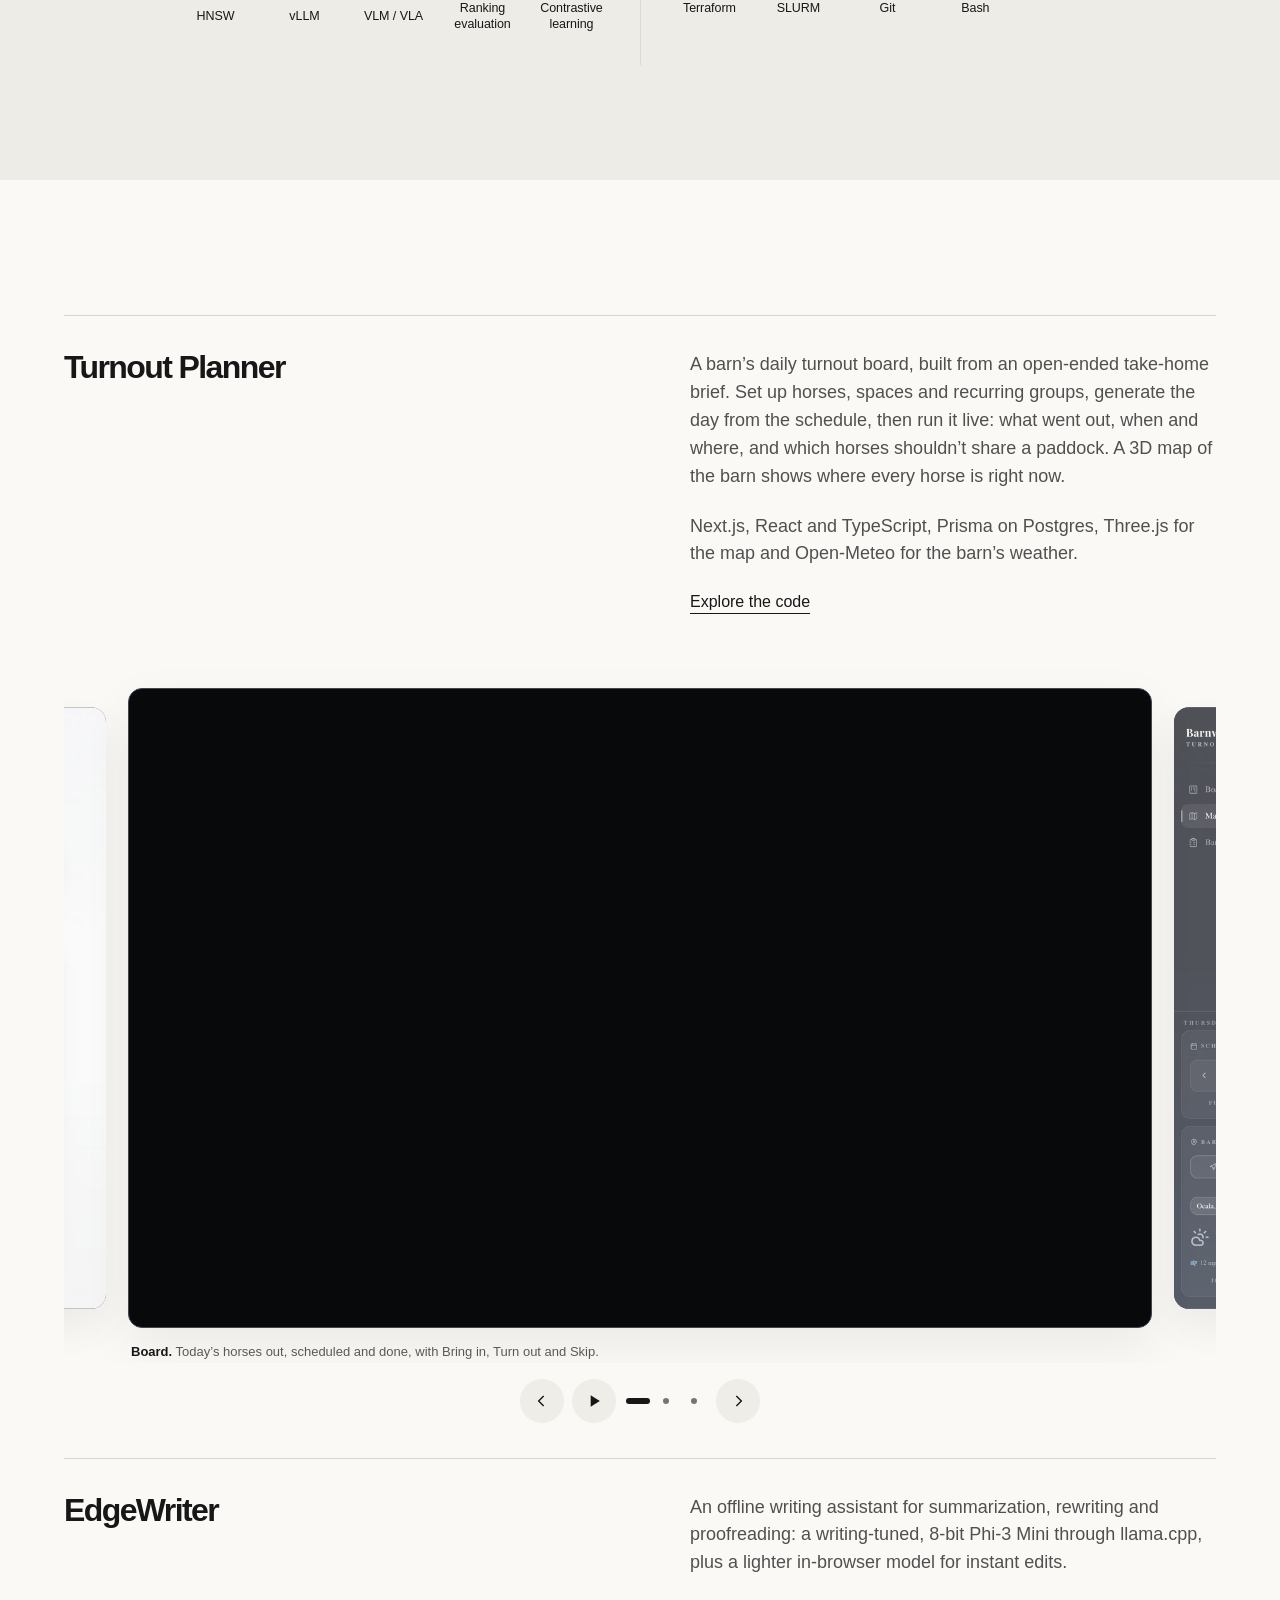
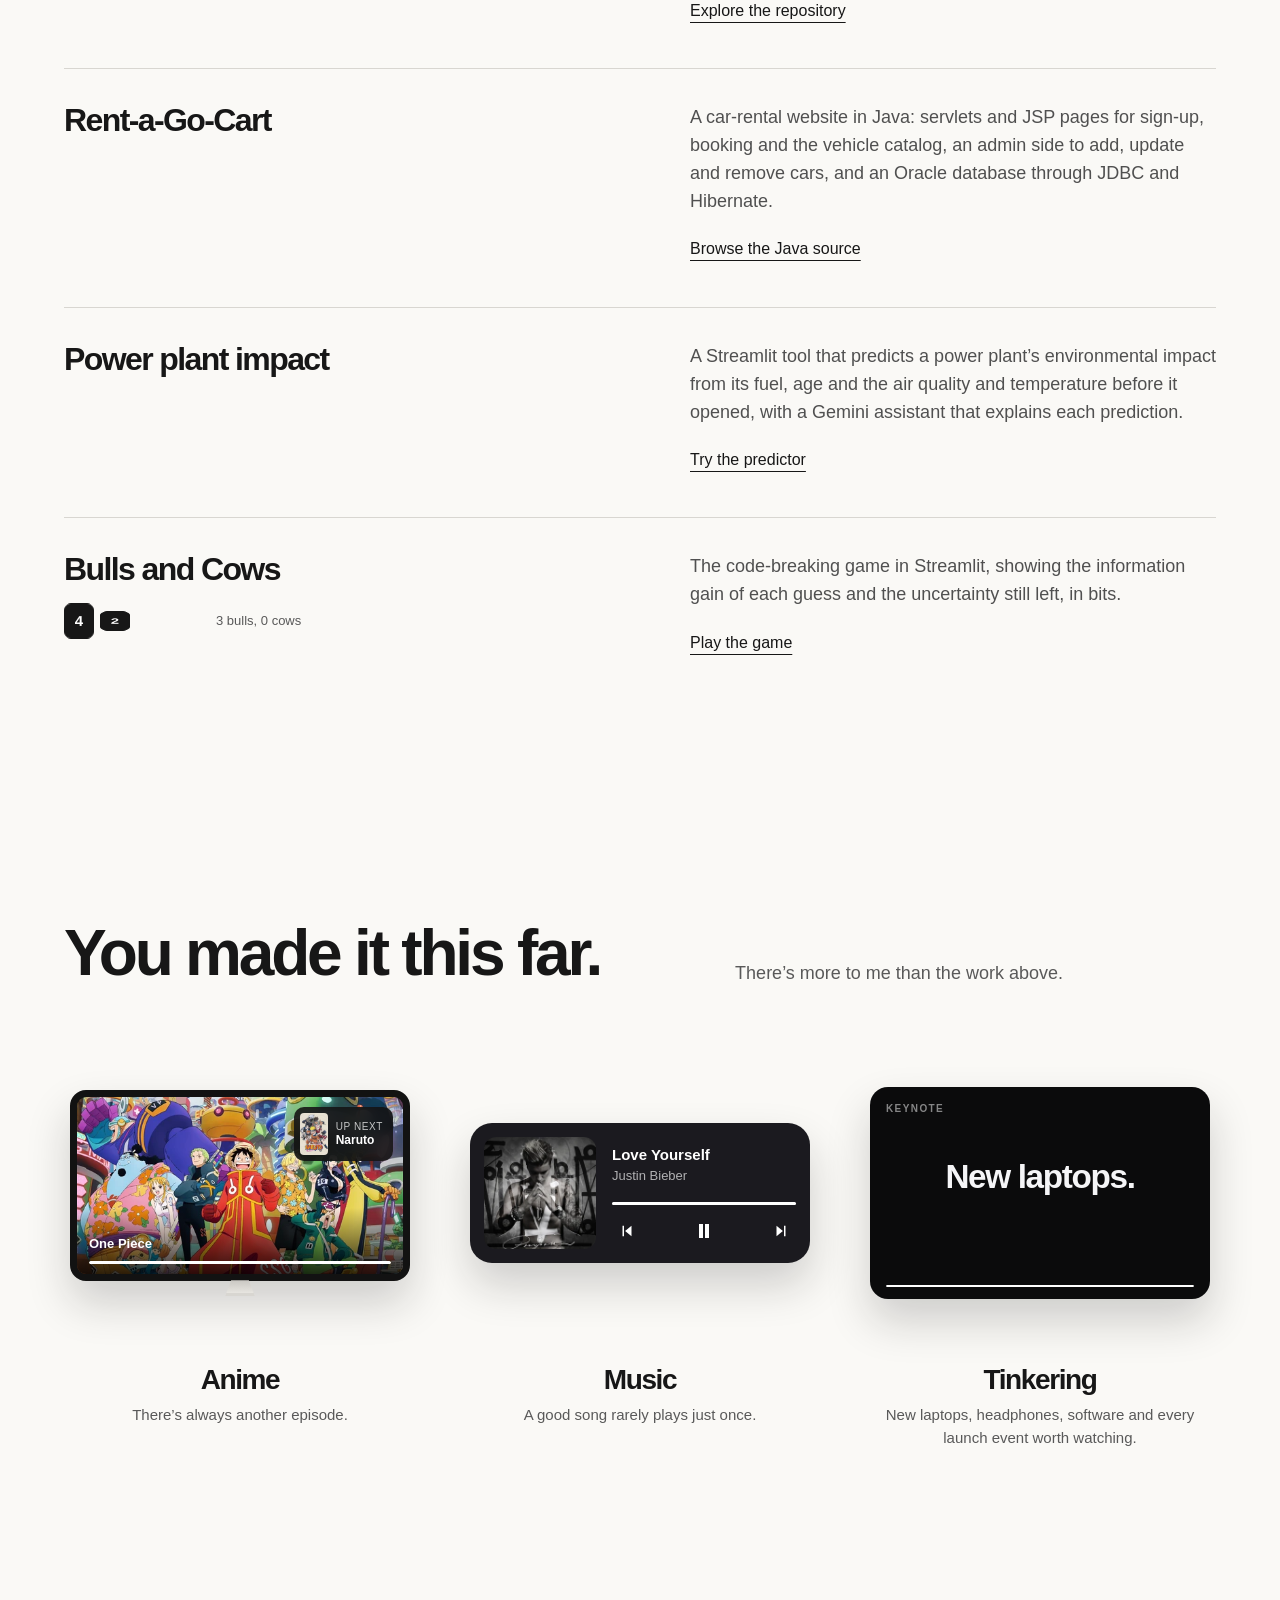
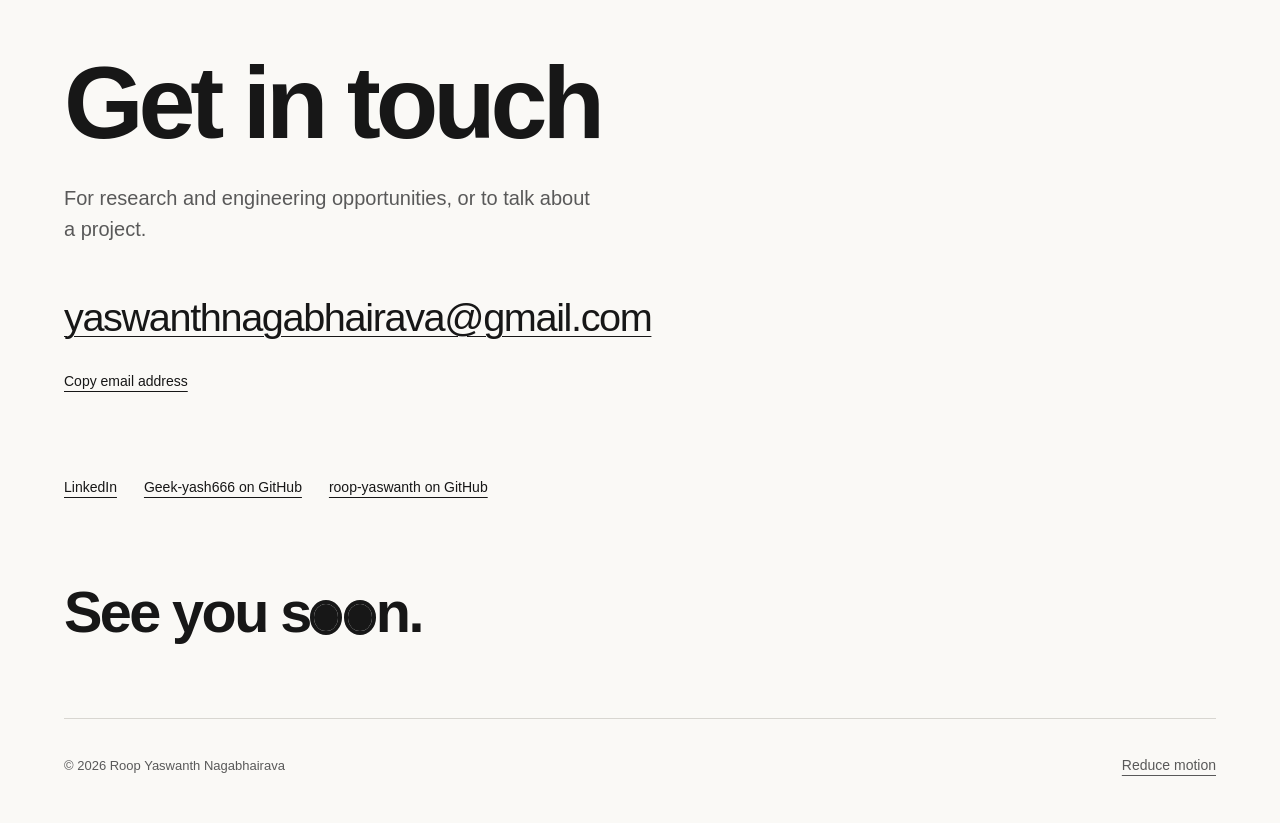
==== commit 8a3955bd: "Publish site from 542f895+" ====
--- a/index.html
+++ b/index.html
@@ -38,7 +38,7 @@
 inputs.forEach(type => addEventListener(type, stop, {capture: true, passive: true}));
 transition.finished.then(done, done);
 });
-})();</script><link rel="expect" href="#mri-title" blocking="render"><script src="/assets/app.js?v=2e12b82d656b" defer></script><script src="/assets/mri.js?v=eaa91eddbee2" defer></script><script src="/assets/hobbies.js?v=55b1daf89527" defer></script><script src="/assets/similar.js?v=62d1d1fbbbd0" defer></script><script src="/assets/trailer.js?v=90b5b1954673" defer></script><script src="/assets/poppy.js?v=111c22e3258f" data-page="home" data-lines="/assets/poppy-global.json?v=3c6ccdfb59ec" data-page-lines="/assets/poppy-home.json?v=ac5924ef01f2" defer></script><script type="application/ld+json">{"@context": "https://schema.org", "@type": "Person", "name": "Roop Yaswanth Nagabhairava", "jobTitle": "Research Engineer", "sameAs": ["https://github.com/Geek-yash666", "https://github.com/roop-yaswanth", "https://www.linkedin.com/in/roop-yaswanth-nagabhairava-875b52201/", "https://www.credly.com/users/nagabhairava-roop-yaswanth.86a6b0ae"], "url": "https://roop-yaswanth.github.io"}</script></head><body><a class="skip-link" href="#main">Skip to content</a><header class="site-header"><div class="nav-wrap"><a class="brand" href="/">Roop Yaswanth</a><button class="menu-toggle" type="button" aria-expanded="false" aria-controls="primary-nav" hidden>Menu</button><nav id="primary-nav" aria-label="Main navigation"><a href="/#work">Work</a><a href="/#research">Research</a><a href="/#resume">Resume</a><a href="/#contact">Contact</a></nav></div></header><main id="main" tabindex="-1">
+})();</script><link rel="expect" href="#mri-title" blocking="render"><script src="/assets/app.js?v=2e12b82d656b" defer></script><script src="/assets/mri.js?v=eaa91eddbee2" defer></script><script src="/assets/hobbies.js?v=55b1daf89527" defer></script><script src="/assets/similar.js?v=62d1d1fbbbd0" defer></script><script src="/assets/trailer.js?v=90b5b1954673" defer></script><script src="/assets/poppy.js?v=5c2c17a42a0a" data-page="home" data-lines="/assets/poppy-global.json?v=0f28eefff23c" data-page-lines="/assets/poppy-home.json?v=ac5924ef01f2" defer></script><script type="application/ld+json">{"@context": "https://schema.org", "@type": "Person", "name": "Roop Yaswanth Nagabhairava", "jobTitle": "Research Engineer", "sameAs": ["https://github.com/Geek-yash666", "https://github.com/roop-yaswanth", "https://www.linkedin.com/in/roop-yaswanth-nagabhairava-875b52201/", "https://www.credly.com/users/nagabhairava-roop-yaswanth.86a6b0ae"], "url": "https://roop-yaswanth.github.io"}</script></head><body><a class="skip-link" href="#main">Skip to content</a><header class="site-header"><div class="nav-wrap"><a class="brand" href="/">Roop Yaswanth</a><button class="menu-toggle" type="button" aria-expanded="false" aria-controls="primary-nav" hidden>Menu</button><nav id="primary-nav" aria-label="Main navigation"><a href="/#work">Work</a><a href="/#research">Research</a><a href="/#resume">Resume</a><a href="/#contact">Contact</a></nav></div></header><main id="main" tabindex="-1">
   <section class="identity-intro" aria-labelledby="identity-title">
     <div class="identity-heading">
       <h1 id="identity-title"><span aria-hidden="true">R<span class="eye-letter">o<i class="eye-pupil"></i></span><span class="eye-letter">o<i class="eye-pupil"></i><span class="print-quip">Taking this offline?</span></span>p Yaswanth</span> <span class="identity-surname" aria-hidden="true">Nagabhairava</span><span class="visually-hidden">Roop Yaswanth Nagabhairava</span></h1>
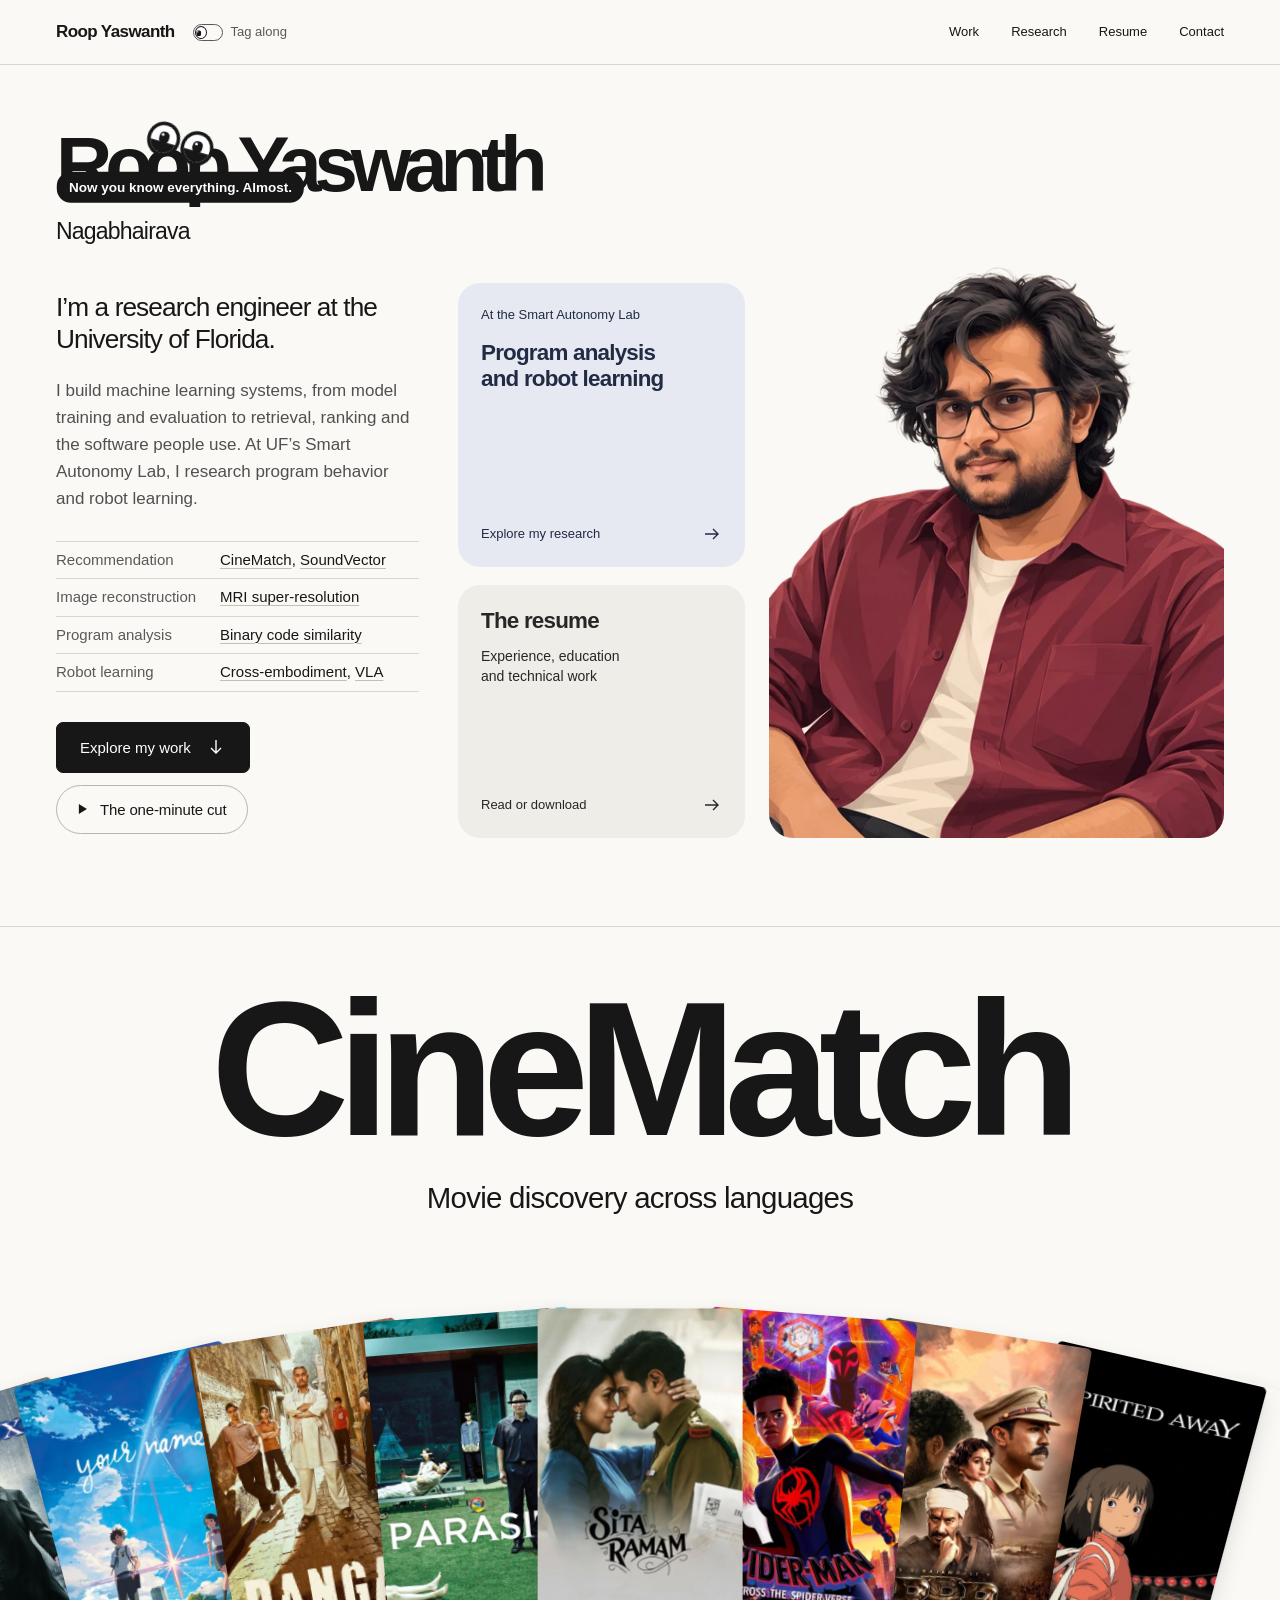
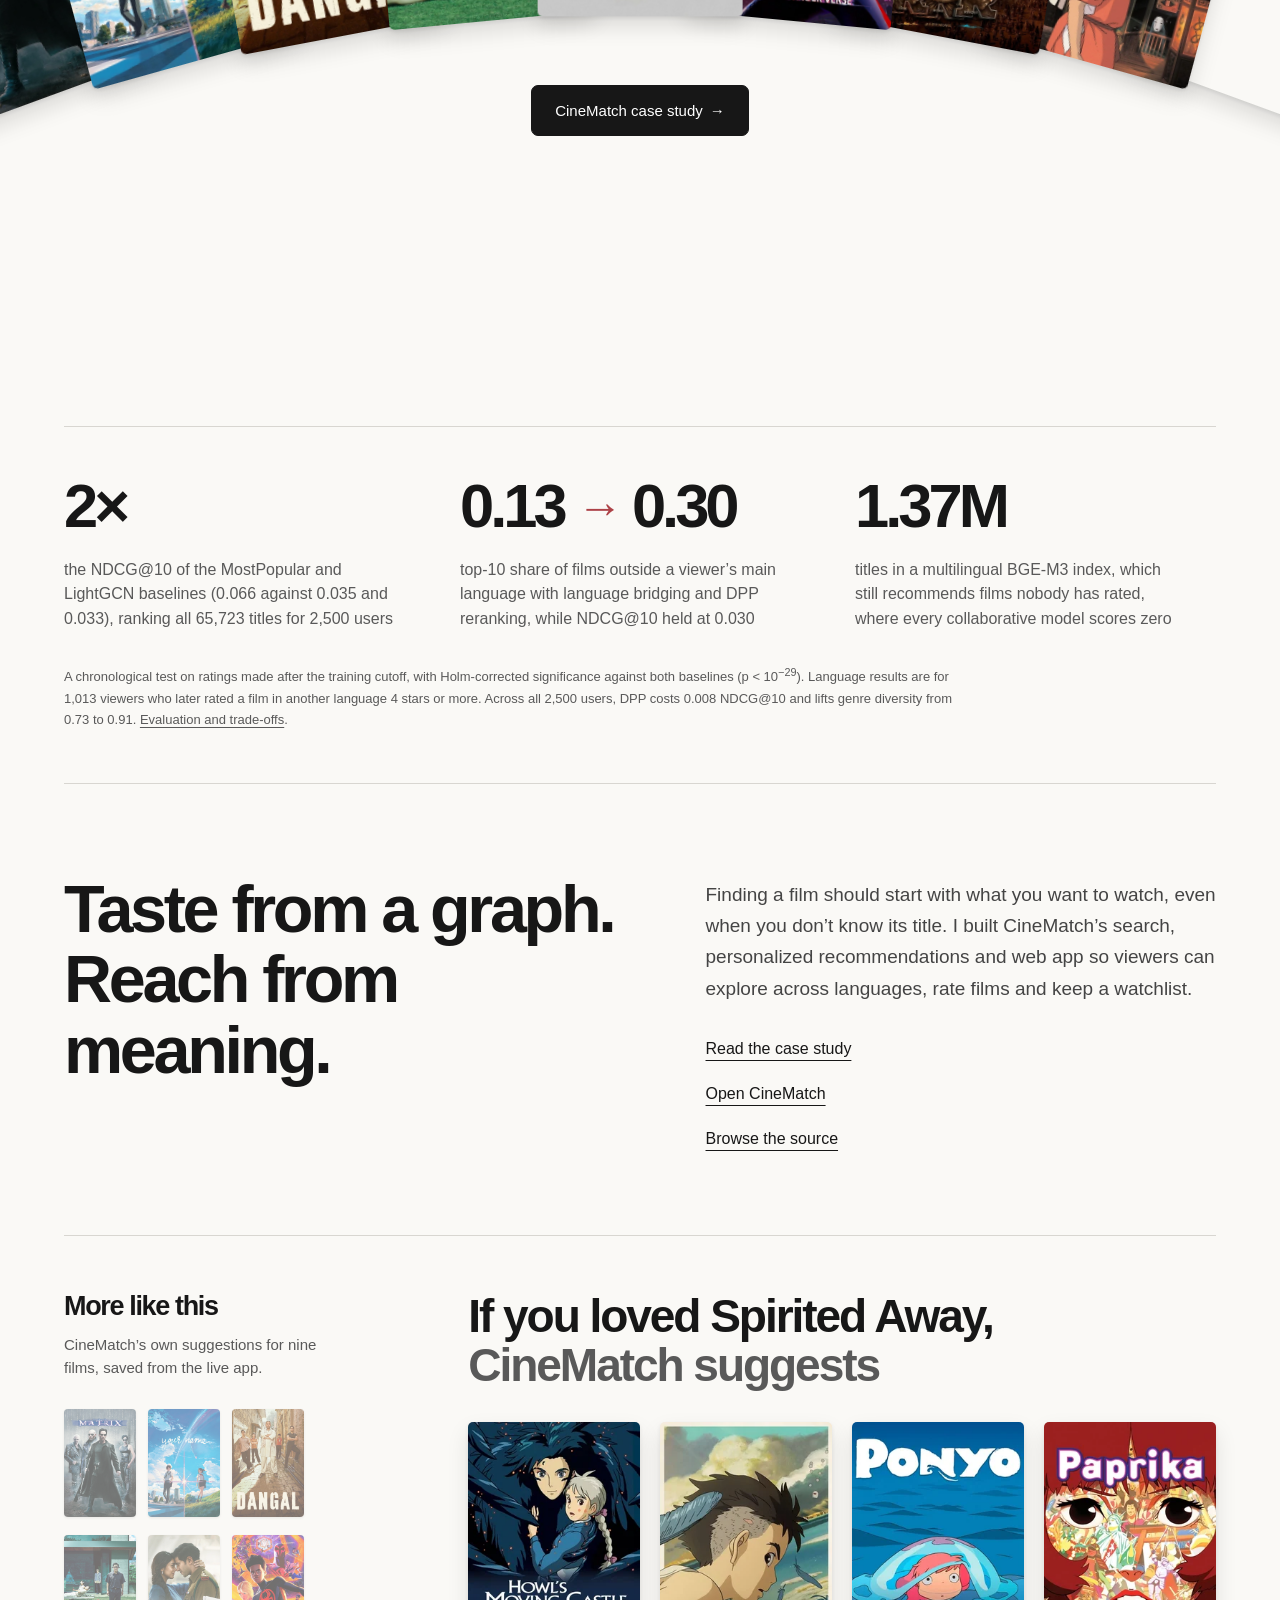
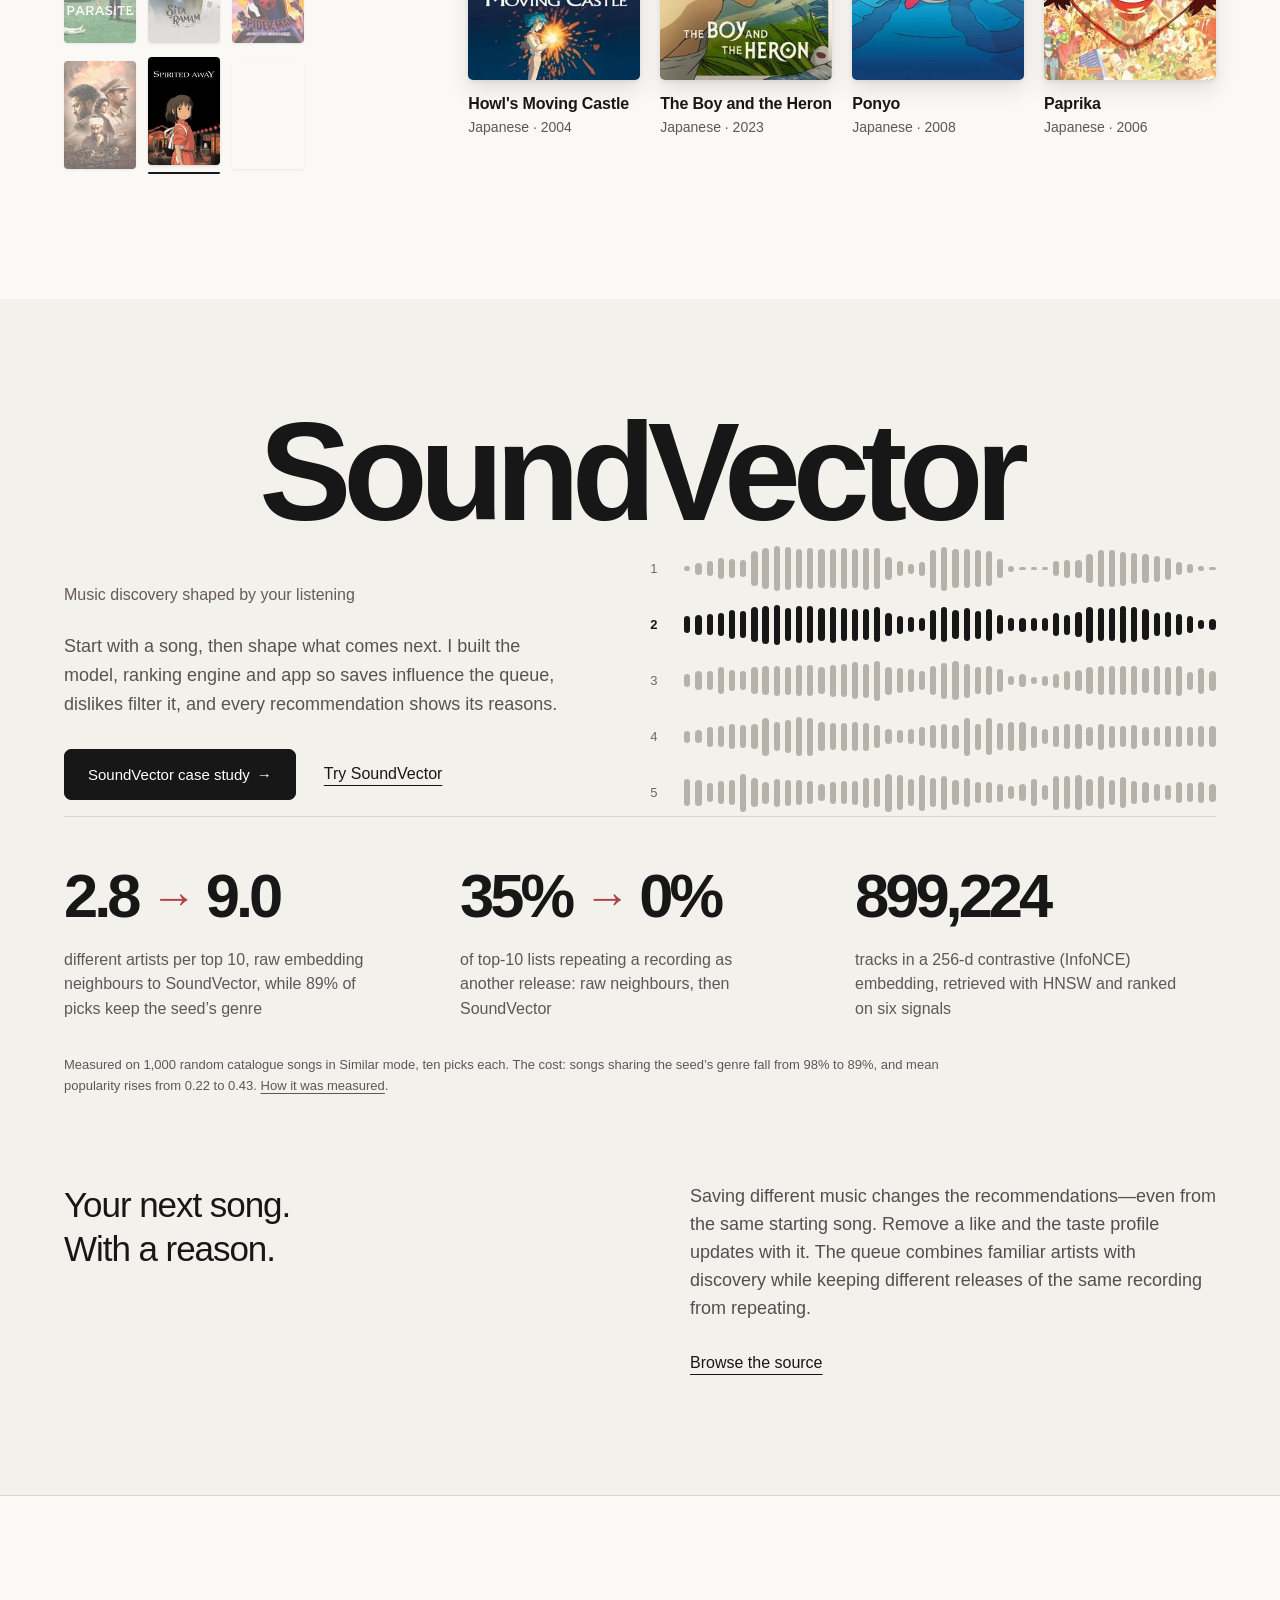
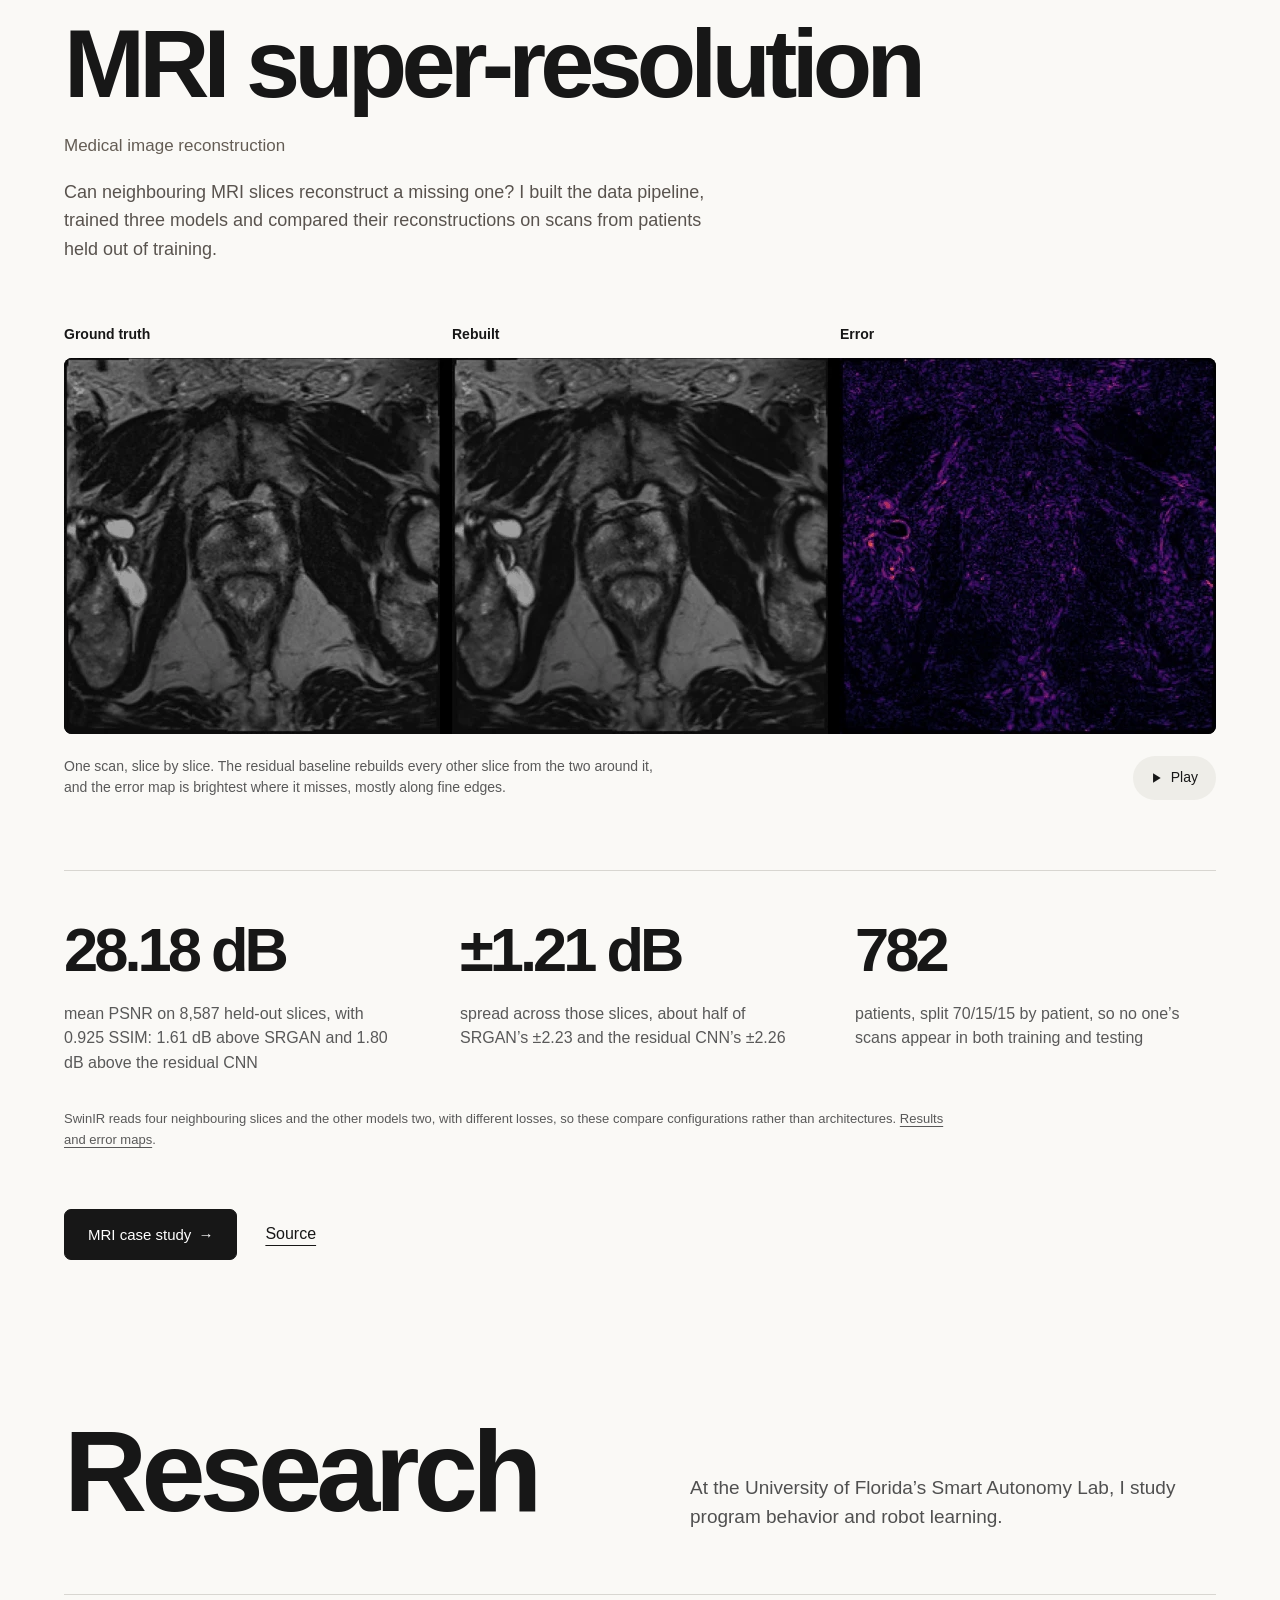
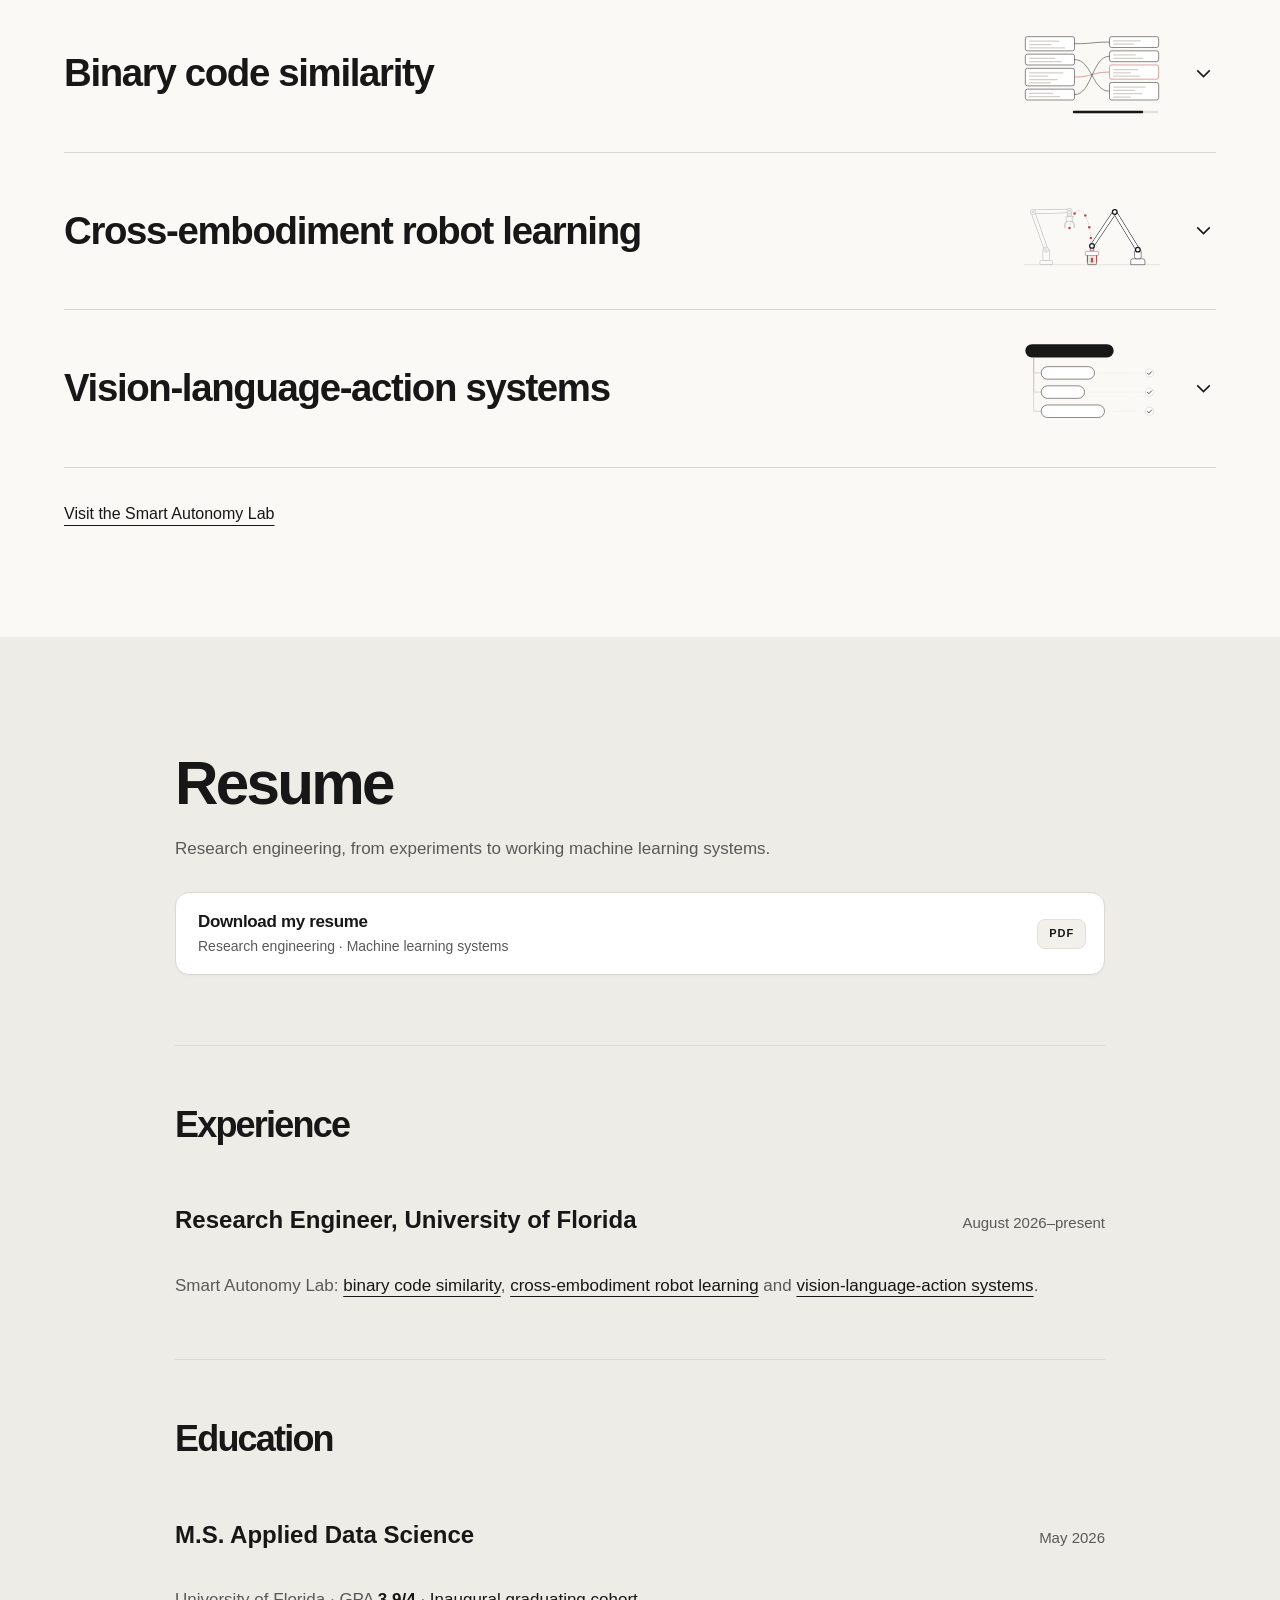
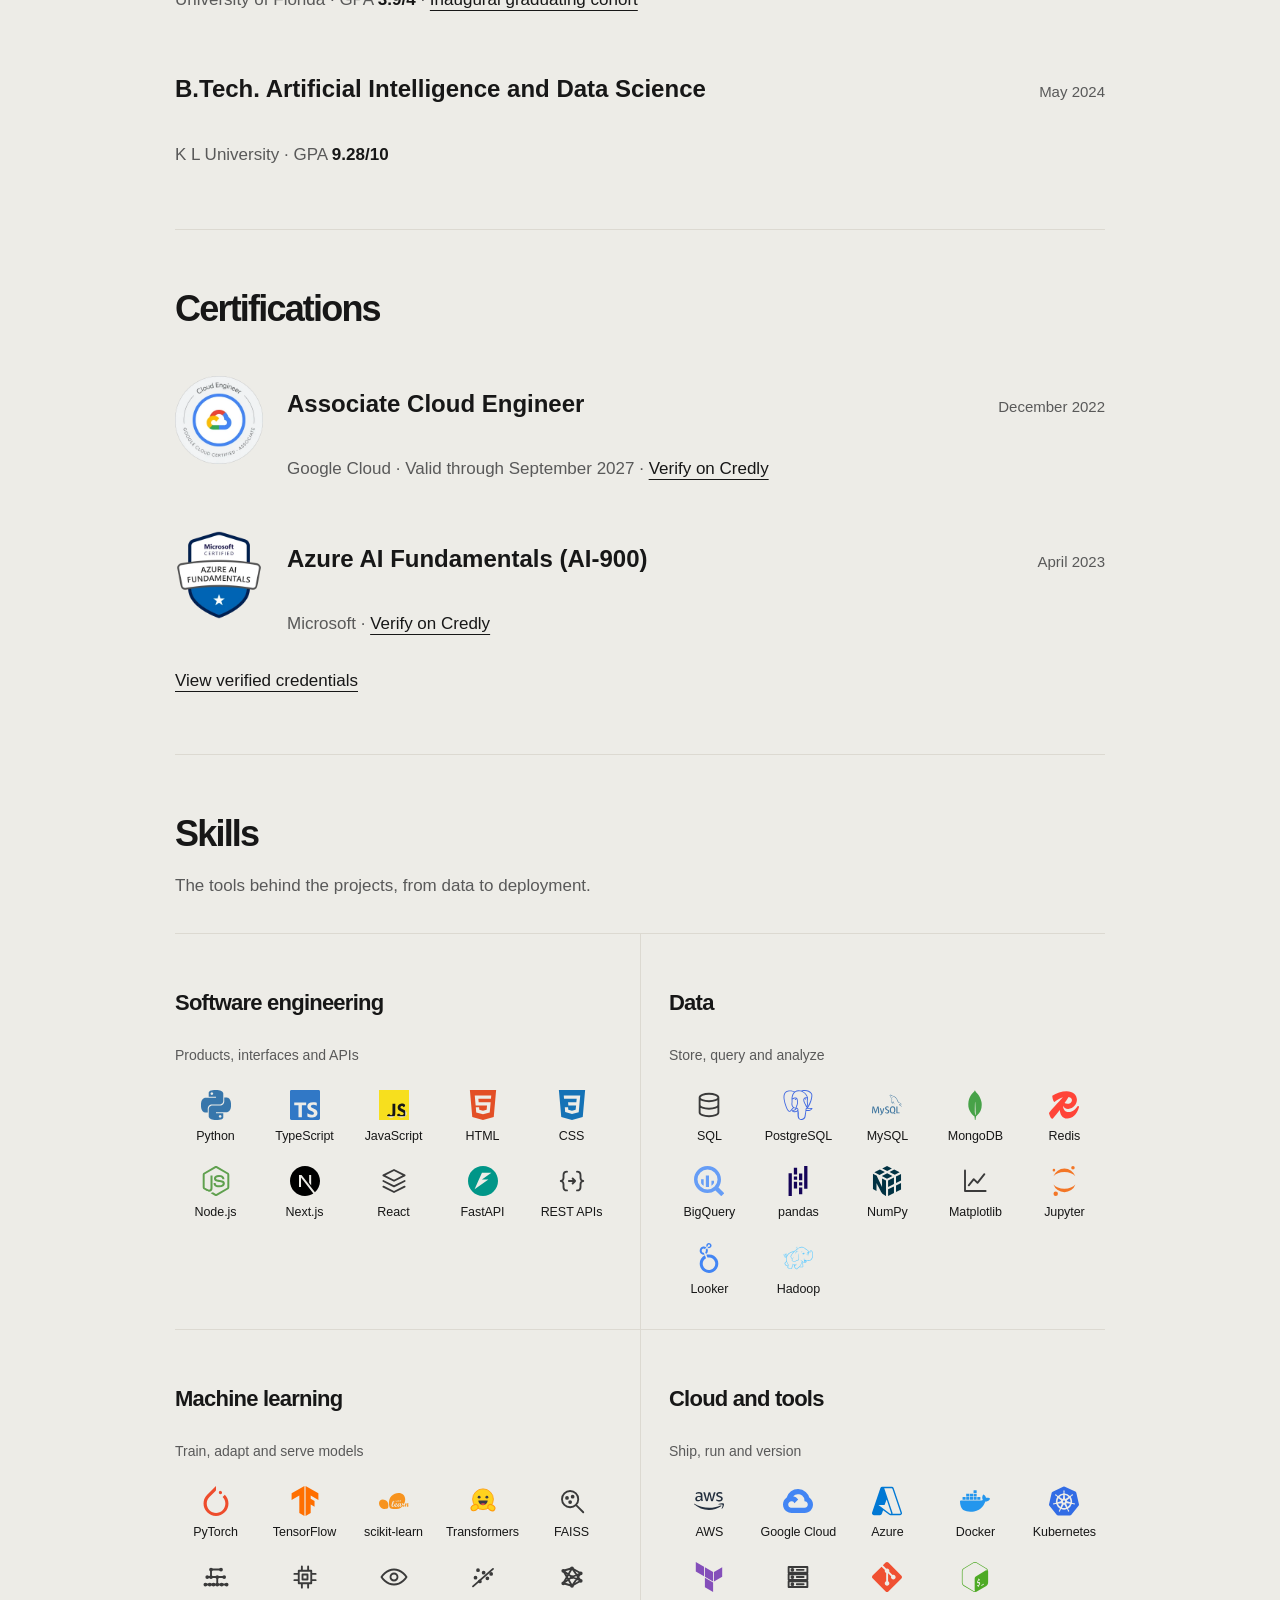
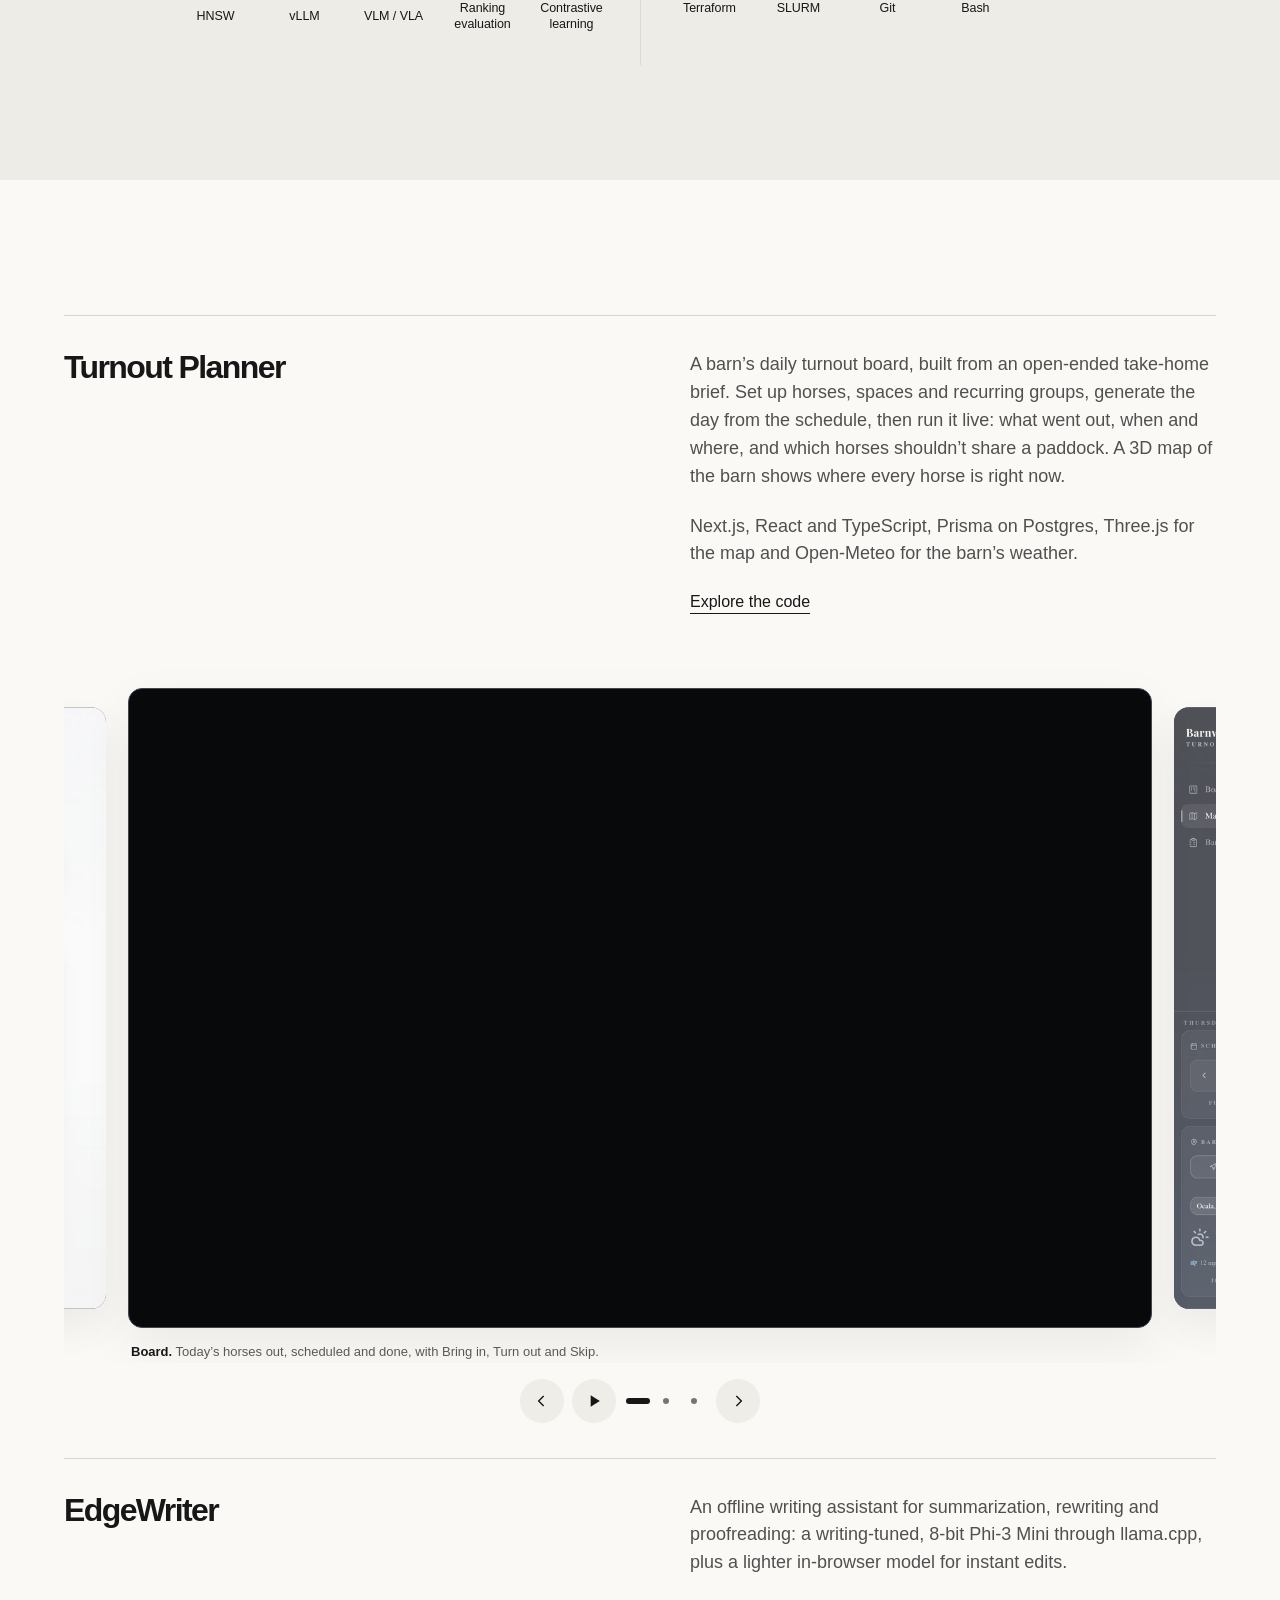
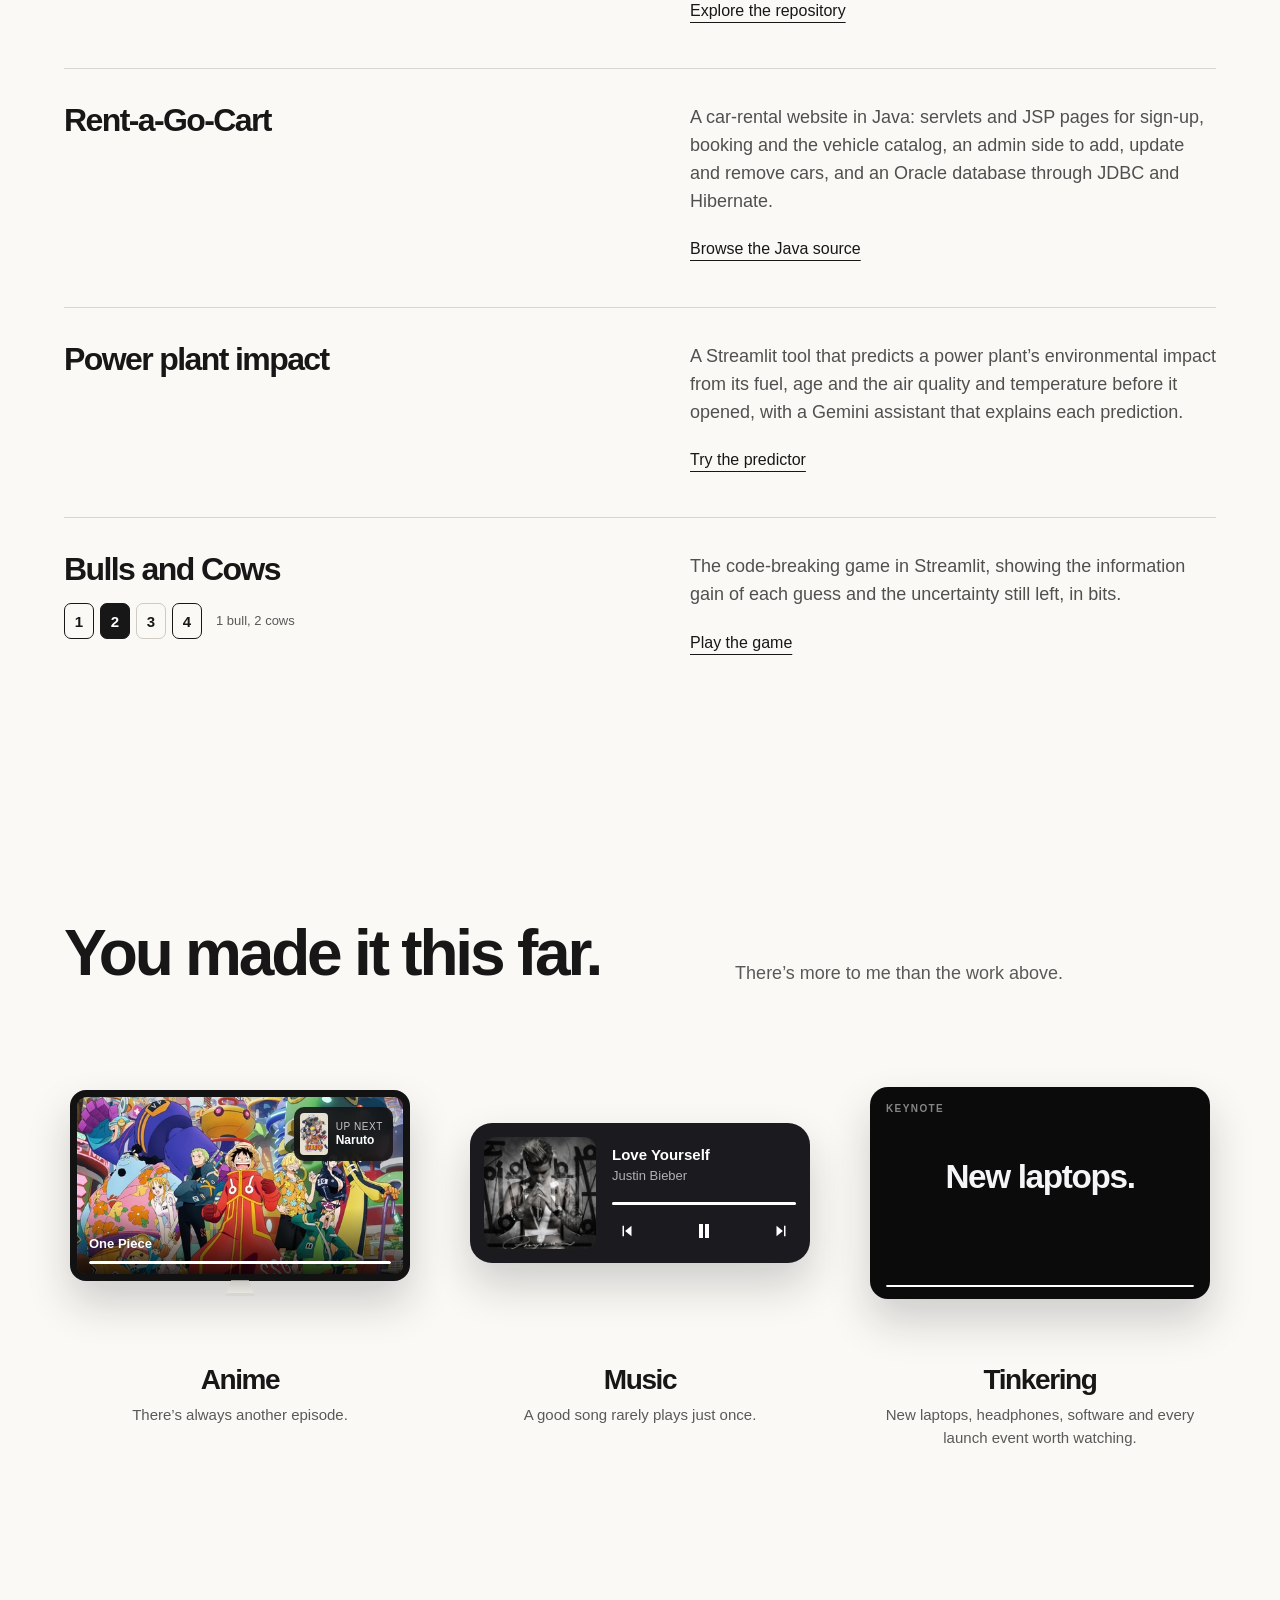
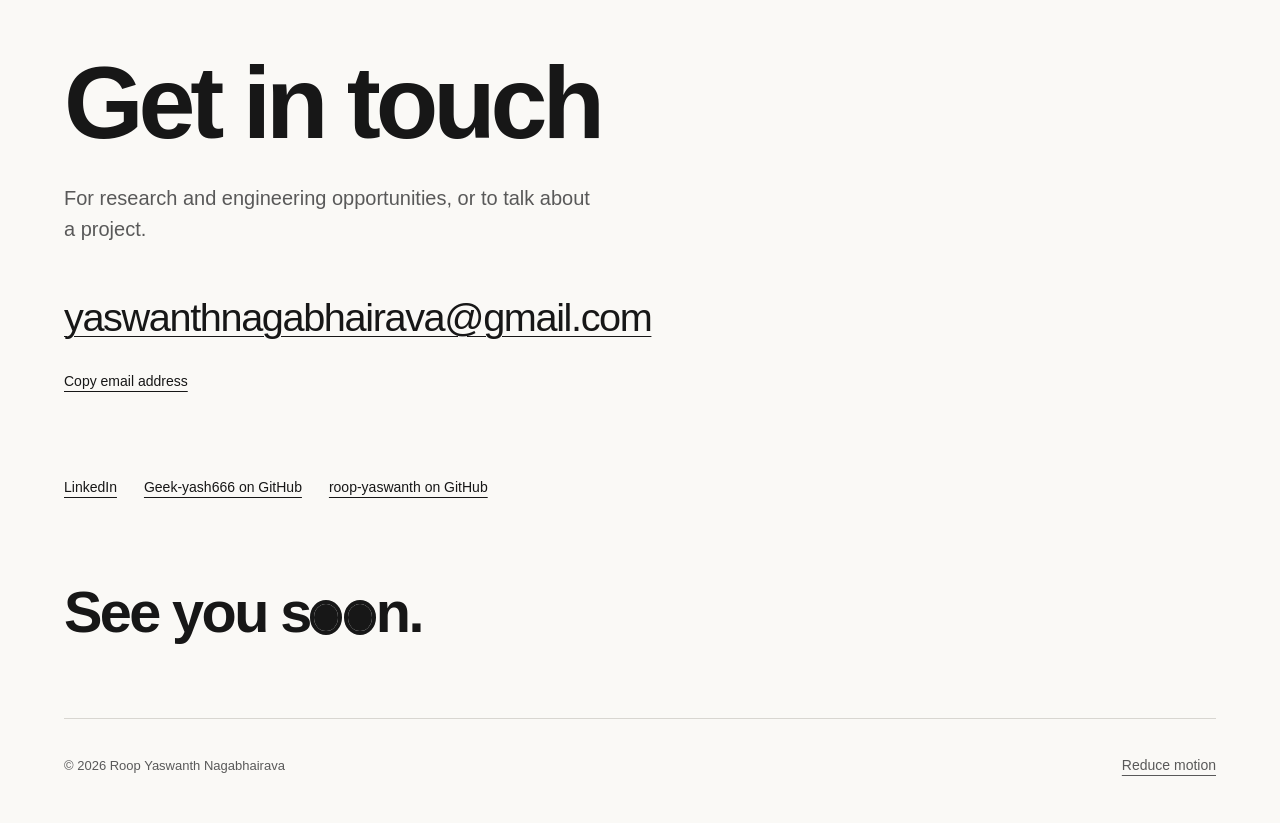
==== commit 1dab8c01: "Publish site from 6e0ff28+" ====
--- a/index.html
+++ b/index.html
@@ -112,8 +112,8 @@
     <div class="story-copy">
       <p>Finding a film should start with what you want to watch, even when you don’t know its title. I built CineMatch’s search, personalized recommendations and web app so viewers can explore across languages, rate films and keep a watchlist.</p>
       <a class="text-link" href="/work/cinematch/">Read the case study</a>
-      <a class="text-link" href="https://onlymovies.app">Open CineMatch</a>
-      <a class="text-link" href="https://github.com/roop-yaswanth/CineMatch">Browse the source</a>
+      <a target="_blank" rel="noopener" class="text-link" href="https://onlymovies.app">Open CineMatch</a>
+      <a target="_blank" rel="noopener" class="text-link" href="https://github.com/roop-yaswanth/CineMatch">Browse the source</a>
     </div>
     <div class="similar" data-similar><div class="similar-intro"><h3 id="similar-title">More like this</h3><p>CineMatch’s own suggestions for nine films, saved from the live app.</p><ul class="similar-seeds" aria-labelledby="similar-title"><li><button type="button" data-seed="the-matrix" aria-pressed="false"><img src="/assets/film-art/the-matrix-960.webp" srcset="/assets/film-art/the-matrix-480.webp 480w, /assets/film-art/the-matrix-960.webp 960w, /assets/film-art/the-matrix-2000.webp 2000w" sizes="72px" alt="" width="960" height="1440" loading="lazy" decoding="async"><span class="visually-hidden">The Matrix</span></button></li><li><button type="button" data-seed="your-name" aria-pressed="false"><img src="/assets/film-art/your-name-960.webp" srcset="/assets/film-art/your-name-480.webp 480w, /assets/film-art/your-name-960.webp 960w, /assets/film-art/your-name-2000.webp 2000w" sizes="72px" alt="" width="960" height="1440" loading="lazy" decoding="async"><span class="visually-hidden">Your Name</span></button></li><li><button type="button" data-seed="dangal" aria-pressed="false"><img src="/assets/film-art/dangal-960.webp" srcset="/assets/film-art/dangal-480.webp 480w, /assets/film-art/dangal-960.webp 960w, /assets/film-art/dangal-1500.webp 1500w" sizes="72px" alt="" width="960" height="1440" loading="lazy" decoding="async"><span class="visually-hidden">Dangal</span></button></li><li><button type="button" data-seed="parasite" aria-pressed="false"><img src="/assets/film-art/parasite-960.webp" srcset="/assets/film-art/parasite-480.webp 480w, /assets/film-art/parasite-960.webp 960w, /assets/film-art/parasite-2000.webp 2000w" sizes="72px" alt="" width="960" height="1440" loading="lazy" decoding="async"><span class="visually-hidden">Parasite</span></button></li><li><button type="button" data-seed="sita-ramam" aria-pressed="false"><img src="/assets/film-art/sita-ramam-960.webp" srcset="/assets/film-art/sita-ramam-480.webp 480w, /assets/film-art/sita-ramam-960.webp 960w, /assets/film-art/sita-ramam-2000.webp 2000w" sizes="72px" alt="" width="960" height="1440" loading="lazy" decoding="async"><span class="visually-hidden">Sita Ramam</span></button></li><li><button type="button" data-seed="spider-verse" aria-pressed="false"><img src="/assets/film-art/spider-verse-960.webp" srcset="/assets/film-art/spider-verse-480.webp 480w, /assets/film-art/spider-verse-960.webp 960w, /assets/film-art/spider-verse-2000.webp 2000w" sizes="72px" alt="" width="960" height="1440" loading="lazy" decoding="async"><span class="visually-hidden">Spider-Man: Across the Spider-Verse</span></button></li><li><button type="button" data-seed="rrr" aria-pressed="false"><img src="/assets/film-art/rrr-960.webp" srcset="/assets/film-art/rrr-480.webp 480w, /assets/film-art/rrr-960.webp 960w, /assets/film-art/rrr-2000.webp 2000w" sizes="72px" alt="" width="960" height="1440" loading="lazy" decoding="async"><span class="visually-hidden">RRR</span></button></li><li><button type="button" data-seed="spirited-away" aria-pressed="true"><img src="/assets/film-art/spirited-away-960.webp" srcset="/assets/film-art/spirited-away-480.webp 480w, /assets/film-art/spirited-away-960.webp 960w, /assets/film-art/spirited-away-2000.webp 2000w" sizes="72px" alt="" width="960" height="1440" loading="lazy" decoding="async"><span class="visually-hidden">Spirited Away</span></button></li><li><button type="button" data-seed="mad-max" aria-pressed="false"><img src="/assets/film-art/mad-max-960.webp" srcset="/assets/film-art/mad-max-480.webp 480w, /assets/film-art/mad-max-960.webp 960w, /assets/film-art/mad-max-2000.webp 2000w" sizes="72px" alt="" width="960" height="1440" loading="lazy" decoding="async"><span class="visually-hidden">Mad Max: Fury Road</span></button></li></ul></div><div class="similar-pick"><p class="similar-line">If you loved <b class="similar-seed">Spirited Away</b>,<span>CineMatch suggests</span></p><ol class="similar-results"><li style="--i:0"><img src="/assets/film-art/similar/howl-s-moving-castle-240.webp" srcset="/assets/film-art/similar/howl-s-moving-castle-240.webp 240w, /assets/film-art/similar/howl-s-moving-castle-480.webp 480w" sizes="(max-width: 760px) 42vw, 200px" alt="" width="240" height="360" loading="lazy" decoding="async"><strong>Howl&#x27;s Moving Castle</strong><span>Japanese · 2004</span></li><li style="--i:1"><img src="/assets/film-art/similar/the-boy-and-the-heron-240.webp" srcset="/assets/film-art/similar/the-boy-and-the-heron-240.webp 240w, /assets/film-art/similar/the-boy-and-the-heron-480.webp 480w" sizes="(max-width: 760px) 42vw, 200px" alt="" width="240" height="360" loading="lazy" decoding="async"><strong>The Boy and the Heron</strong><span>Japanese · 2023</span></li><li style="--i:2"><img src="/assets/film-art/similar/ponyo-240.webp" srcset="/assets/film-art/similar/ponyo-240.webp 240w, /assets/film-art/similar/ponyo-480.webp 480w" sizes="(max-width: 760px) 42vw, 200px" alt="" width="240" height="360" loading="lazy" decoding="async"><strong>Ponyo</strong><span>Japanese · 2008</span></li><li style="--i:3"><img src="/assets/film-art/similar/paprika-240.webp" srcset="/assets/film-art/similar/paprika-240.webp 240w, /assets/film-art/similar/paprika-480.webp 480w" sizes="(max-width: 760px) 42vw, 200px" alt="" width="240" height="360" loading="lazy" decoding="async"><strong>Paprika</strong><span>Japanese · 2006</span></li></ol><p class="visually-hidden" aria-live="polite" data-similar-status></p></div><script type="application/json" data-similar-data>{"the-matrix":{"title":"The Matrix","films":[{"title":"The Matrix Revolutions","meta":"English · 2003","src":"/assets/film-art/similar/the-matrix-revolutions-240.webp","srcset":"/assets/film-art/similar/the-matrix-revolutions-240.webp 240w, /assets/film-art/similar/the-matrix-revolutions-480.webp 480w"},{"title":"The Matrix Reloaded","meta":"English · 2003","src":"/assets/film-art/similar/the-matrix-reloaded-240.webp","srcset":"/assets/film-art/similar/the-matrix-reloaded-240.webp 240w, /assets/film-art/similar/the-matrix-reloaded-480.webp 480w"},{"title":"The Dark Knight","meta":"English · 2008","src":"/assets/film-art/similar/the-dark-knight-240.webp","srcset":"/assets/film-art/similar/the-dark-knight-240.webp 240w, /assets/film-art/similar/the-dark-knight-480.webp 480w"},{"title":"The Terminator","meta":"English · 1984","src":"/assets/film-art/similar/the-terminator-240.webp","srcset":"/assets/film-art/similar/the-terminator-240.webp 240w, /assets/film-art/similar/the-terminator-480.webp 480w"}]},"your-name":{"title":"Your Name","films":[{"title":"Suzume","meta":"Japanese · 2022","src":"/assets/film-art/similar/suzume-240.webp","srcset":"/assets/film-art/similar/suzume-240.webp 240w, /assets/film-art/similar/suzume-480.webp 480w"},{"title":"Weathering with You","meta":"Japanese · 2019","src":"/assets/film-art/similar/weathering-with-you-240.webp","srcset":"/assets/film-art/similar/weathering-with-you-240.webp 240w, /assets/film-art/similar/weathering-with-you-480.webp 480w"},{"title":"5 Centimeters Per Second","meta":"Japanese · 2007","src":"/assets/film-art/similar/5-centimeters-per-second-240.webp","srcset":"/assets/film-art/similar/5-centimeters-per-second-240.webp 240w, /assets/film-art/similar/5-centimeters-per-second-480.webp 480w"},{"title":"Children Who Chase Lost Voices","meta":"Japanese · 2011","src":"/assets/film-art/similar/children-who-chase-lost-voices-240.webp","srcset":"/assets/film-art/similar/children-who-chase-lost-voices-240.webp 240w, /assets/film-art/similar/children-who-chase-lost-voices-480.webp 480w"}]},"dangal":{"title":"Dangal","films":[{"title":"Bawaal","meta":"Hindi · 2023","src":"/assets/film-art/similar/bawaal-240.webp","srcset":"/assets/film-art/similar/bawaal-240.webp 240w, /assets/film-art/similar/bawaal-480.webp 480w"},{"title":"Bhaag Milkha Bhaag","meta":"Hindi · 2013","src":"/assets/film-art/similar/bhaag-milkha-bhaag-240.webp","srcset":"/assets/film-art/similar/bhaag-milkha-bhaag-240.webp 240w, /assets/film-art/similar/bhaag-milkha-bhaag-480.webp 480w"},{"title":"Sarpatta Parambarai","meta":"Tamil · 2021","src":"/assets/film-art/similar/sarpatta-parambarai-240.webp","srcset":"/assets/film-art/similar/sarpatta-parambarai-240.webp 240w, /assets/film-art/similar/sarpatta-parambarai-480.webp 480w"},{"title":"Bāhubali: The Beginning","meta":"Telugu · 2015","src":"/assets/film-art/similar/bahubali-the-beginning-240.webp","srcset":"/assets/film-art/similar/bahubali-the-beginning-240.webp 240w, /assets/film-art/similar/bahubali-the-beginning-480.webp 480w"}]},"parasite":{"title":"Parasite","films":[{"title":"Joint Security Area","meta":"Korean · 2000","src":"/assets/film-art/similar/joint-security-area-240.webp","srcset":"/assets/film-art/similar/joint-security-area-240.webp 240w, /assets/film-art/similar/joint-security-area-480.webp 480w"},{"title":"The Dark Knight","meta":"English · 2008","src":"/assets/film-art/similar/the-dark-knight-240.webp","srcset":"/assets/film-art/similar/the-dark-knight-240.webp 240w, /assets/film-art/similar/the-dark-knight-480.webp 480w"},{"title":"Gladiator","meta":"English · 2000","src":"/assets/film-art/similar/gladiator-240.webp","srcset":"/assets/film-art/similar/gladiator-240.webp 240w, /assets/film-art/similar/gladiator-480.webp 480w"},{"title":"The Pianist","meta":"English · 2002","src":"/assets/film-art/similar/the-pianist-240.webp","srcset":"/assets/film-art/similar/the-pianist-240.webp 240w, /assets/film-art/similar/the-pianist-480.webp 480w"}]},"sita-ramam":{"title":"Sita Ramam","films":[{"title":"RRR","meta":"Telugu · 2022","src":"/assets/film-art/similar/rrr-240.webp","srcset":"/assets/film-art/similar/rrr-240.webp 240w, /assets/film-art/similar/rrr-480.webp 480w"},{"title":"Soorarai Pottru","meta":"Tamil · 2020","src":"/assets/film-art/similar/soorarai-pottru-240.webp","srcset":"/assets/film-art/similar/soorarai-pottru-240.webp 240w, /assets/film-art/similar/soorarai-pottru-480.webp 480w"},{"title":"Hridayam","meta":"Malayalam · 2022","src":"/assets/film-art/similar/hridayam-240.webp","srcset":"/assets/film-art/similar/hridayam-240.webp 240w, /assets/film-art/similar/hridayam-480.webp 480w"},{"title":"Asuran","meta":"Tamil · 2019","src":"/assets/film-art/similar/asuran-240.webp","srcset":"/assets/film-art/similar/asuran-240.webp 240w, /assets/film-art/similar/asuran-480.webp 480w"}]},"spider-verse":{"title":"Spider-Man: Across the Spider-Verse","films":[{"title":"Spider-Man: Into the Spider-Verse","meta":"English · 2018","src":"/assets/film-art/similar/spider-man-into-the-spider-verse-240.webp","srcset":"/assets/film-art/similar/spider-man-into-the-spider-verse-240.webp 240w, /assets/film-art/similar/spider-man-into-the-spider-verse-480.webp 480w"},{"title":"Spider-Man: No Way Home","meta":"English · 2021","src":"/assets/film-art/similar/spider-man-no-way-home-240.webp","srcset":"/assets/film-art/similar/spider-man-no-way-home-240.webp 240w, /assets/film-art/similar/spider-man-no-way-home-480.webp 480w"},{"title":"Spider-Man: Brand New Day","meta":"English · 2026","src":"/assets/film-art/similar/spider-man-brand-new-day-240.webp","srcset":"/assets/film-art/similar/spider-man-brand-new-day-240.webp 240w, /assets/film-art/similar/spider-man-brand-new-day-480.webp 480w"},{"title":"Spider-Man: Homecoming","meta":"English · 2017","src":"/assets/film-art/similar/spider-man-homecoming-240.webp","srcset":"/assets/film-art/similar/spider-man-homecoming-240.webp 240w, /assets/film-art/similar/spider-man-homecoming-480.webp 480w"}]},"rrr":{"title":"RRR","films":[{"title":"Rangasthalam","meta":"Telugu · 2018","src":"/assets/film-art/similar/rangasthalam-240.webp","srcset":"/assets/film-art/similar/rangasthalam-240.webp 240w, /assets/film-art/similar/rangasthalam-480.webp 480w"},{"title":"Arjun Reddy","meta":"Telugu · 2017","src":"/assets/film-art/similar/arjun-reddy-240.webp","srcset":"/assets/film-art/similar/arjun-reddy-240.webp 240w, /assets/film-art/similar/arjun-reddy-480.webp 480w"},{"title":"Aravinda Sametha Veera Raghava","meta":"Telugu · 2018","src":"/assets/film-art/similar/aravinda-sametha-veera-raghava-240.webp","srcset":"/assets/film-art/similar/aravinda-sametha-veera-raghava-240.webp 240w, /assets/film-art/similar/aravinda-sametha-veera-raghava-480.webp 480w"},{"title":"Ala Vaikunthapurramuloo","meta":"Telugu · 2020","src":"/assets/film-art/similar/ala-vaikunthapurramuloo-240.webp","srcset":"/assets/film-art/similar/ala-vaikunthapurramuloo-240.webp 240w, /assets/film-art/similar/ala-vaikunthapurramuloo-480.webp 480w"}]},"spirited-away":{"title":"Spirited Away","films":[{"title":"Howl's Moving Castle","meta":"Japanese · 2004","src":"/assets/film-art/similar/howl-s-moving-castle-240.webp","srcset":"/assets/film-art/similar/howl-s-moving-castle-240.webp 240w, /assets/film-art/similar/howl-s-moving-castle-480.webp 480w"},{"title":"The Boy and the Heron","meta":"Japanese · 2023","src":"/assets/film-art/similar/the-boy-and-the-heron-240.webp","srcset":"/assets/film-art/similar/the-boy-and-the-heron-240.webp 240w, /assets/film-art/similar/the-boy-and-the-heron-480.webp 480w"},{"title":"Ponyo","meta":"Japanese · 2008","src":"/assets/film-art/similar/ponyo-240.webp","srcset":"/assets/film-art/similar/ponyo-240.webp 240w, /assets/film-art/similar/ponyo-480.webp 480w"},{"title":"Paprika","meta":"Japanese · 2006","src":"/assets/film-art/similar/paprika-240.webp","srcset":"/assets/film-art/similar/paprika-240.webp 240w, /assets/film-art/similar/paprika-480.webp 480w"}]},"mad-max":{"title":"Mad Max: Fury Road","films":[{"title":"Furiosa: A Mad Max Saga","meta":"English · 2024","src":"/assets/film-art/similar/furiosa-a-mad-max-saga-240.webp","srcset":"/assets/film-art/similar/furiosa-a-mad-max-saga-240.webp 240w, /assets/film-art/similar/furiosa-a-mad-max-saga-480.webp 480w"},{"title":"Interstellar","meta":"English · 2014","src":"/assets/film-art/similar/interstellar-240.webp","srcset":"/assets/film-art/similar/interstellar-240.webp 240w, /assets/film-art/similar/interstellar-480.webp 480w"},{"title":"X-Men: Days of Future Past","meta":"English · 2014","src":"/assets/film-art/similar/x-men-days-of-future-past-240.webp","srcset":"/assets/film-art/similar/x-men-days-of-future-past-240.webp 240w, /assets/film-art/similar/x-men-days-of-future-past-480.webp 480w"},{"title":"Logan","meta":"English · 2017","src":"/assets/film-art/similar/logan-240.webp","srcset":"/assets/film-art/similar/logan-240.webp 240w, /assets/film-art/similar/logan-480.webp 480w"}]}}</script></div>
   </section>
@@ -125,7 +125,7 @@
         <div>
           <p class="sound-category">Music discovery shaped by your listening</p>
           <p class="sound-description">Start with a song, then shape what comes next. I built the model, ranking engine and app so saves influence the queue, dislikes filter it, and every recommendation shows its reasons.</p>
-          <div class="sound-actions"><a class="primary-link" href="/work/soundvector/">SoundVector case study <span aria-hidden="true">→</span></a><a class="text-link" href="https://soundvector.vercel.app/">Try SoundVector</a></div>
+          <div class="sound-actions"><a class="primary-link" href="/work/soundvector/">SoundVector case study <span aria-hidden="true">→</span></a><a target="_blank" rel="noopener" class="text-link" href="https://soundvector.vercel.app/">Try SoundVector</a></div>
         </div>
         <div class="sound-queue" data-queue role="img" aria-label="One song’s waveform, then four songs that sound like it, queued up next."><div class="queue-row is-current"><span class="queue-n">1</span><span class="queue-wave"><span style="--h:0.099;--x:0.000"></span><span style="--h:0.257;--x:0.021"></span><span style="--h:0.331;--x:0.043"></span><span style="--h:0.443;--x:0.064"></span><span style="--h:0.419;--x:0.085"></span><span style="--h:0.385;--x:0.106"></span><span style="--h:0.771;--x:0.128"></span><span style="--h:0.890;--x:0.149"></span><span style="--h:0.974;--x:0.170"></span><span style="--h:0.930;--x:0.191"></span><span style="--h:0.850;--x:0.213"></span><span style="--h:0.885;--x:0.234"></span><span style="--h:0.861;--x:0.255"></span><span style="--h:0.842;--x:0.277"></span><span style="--h:0.877;--x:0.298"></span><span style="--h:0.859;--x:0.319"></span><span style="--h:0.910;--x:0.340"></span><span style="--h:0.877;--x:0.362"></span><span style="--h:0.500;--x:0.383"></span><span style="--h:0.318;--x:0.404"></span><span style="--h:0.212;--x:0.426"></span><span style="--h:0.302;--x:0.447"></span><span style="--h:0.831;--x:0.468"></span><span style="--h:0.955;--x:0.489"></span><span style="--h:0.845;--x:0.511"></span><span style="--h:0.863;--x:0.532"></span><span style="--h:0.818;--x:0.553"></span><span style="--h:0.750;--x:0.574"></span><span style="--h:0.416;--x:0.596"></span><span style="--h:0.136;--x:0.617"></span><span style="--h:0.080;--x:0.638"></span><span style="--h:0.080;--x:0.660"></span><span style="--h:0.080;--x:0.681"></span><span style="--h:0.334;--x:0.702"></span><span style="--h:0.388;--x:0.723"></span><span style="--h:0.388;--x:0.745"></span><span style="--h:0.643;--x:0.766"></span><span style="--h:0.816;--x:0.787"></span><span style="--h:0.791;--x:0.809"></span><span style="--h:0.743;--x:0.830"></span><span style="--h:0.686;--x:0.851"></span><span style="--h:0.619;--x:0.872"></span><span style="--h:0.563;--x:0.894"></span><span style="--h:0.483;--x:0.915"></span><span style="--h:0.282;--x:0.936"></span><span style="--h:0.189;--x:0.957"></span><span style="--h:0.107;--x:0.979"></span><span style="--h:0.080;--x:1.000"></span></span></div><div class="queue-row"><span class="queue-n">2</span><span class="queue-wave"><span style="--h:0.365;--x:0.000"></span><span style="--h:0.436;--x:0.021"></span><span style="--h:0.467;--x:0.043"></span><span style="--h:0.500;--x:0.064"></span><span style="--h:0.617;--x:0.085"></span><span style="--h:0.585;--x:0.106"></span><span style="--h:0.752;--x:0.128"></span><span style="--h:0.823;--x:0.149"></span><span style="--h:0.866;--x:0.170"></span><span style="--h:0.723;--x:0.191"></span><span style="--h:0.790;--x:0.213"></span><span style="--h:0.801;--x:0.234"></span><span style="--h:0.732;--x:0.255"></span><span style="--h:0.787;--x:0.277"></span><span style="--h:0.703;--x:0.298"></span><span style="--h:0.692;--x:0.319"></span><span style="--h:0.682;--x:0.340"></span><span style="--h:0.755;--x:0.362"></span><span style="--h:0.486;--x:0.383"></span><span style="--h:0.390;--x:0.404"></span><span style="--h:0.319;--x:0.426"></span><span style="--h:0.275;--x:0.447"></span><span style="--h:0.650;--x:0.468"></span><span style="--h:0.762;--x:0.489"></span><span style="--h:0.619;--x:0.511"></span><span style="--h:0.707;--x:0.532"></span><span style="--h:0.609;--x:0.553"></span><span style="--h:0.692;--x:0.574"></span><span style="--h:0.400;--x:0.596"></span><span style="--h:0.278;--x:0.617"></span><span style="--h:0.299;--x:0.638"></span><span style="--h:0.276;--x:0.660"></span><span style="--h:0.296;--x:0.681"></span><span style="--h:0.490;--x:0.702"></span><span style="--h:0.431;--x:0.723"></span><span style="--h:0.555;--x:0.745"></span><span style="--h:0.782;--x:0.766"></span><span style="--h:0.720;--x:0.787"></span><span style="--h:0.707;--x:0.809"></span><span style="--h:0.793;--x:0.830"></span><span style="--h:0.767;--x:0.851"></span><span style="--h:0.670;--x:0.872"></span><span style="--h:0.510;--x:0.894"></span><span style="--h:0.536;--x:0.915"></span><span style="--h:0.462;--x:0.936"></span><span style="--h:0.377;--x:0.957"></span><span style="--h:0.207;--x:0.979"></span><span style="--h:0.233;--x:1.000"></span></span></div><div class="queue-row"><span class="queue-n">3</span><span class="queue-wave"><span style="--h:0.288;--x:0.000"></span><span style="--h:0.419;--x:0.021"></span><span style="--h:0.424;--x:0.043"></span><span style="--h:0.584;--x:0.064"></span><span style="--h:0.460;--x:0.085"></span><span style="--h:0.426;--x:0.106"></span><span style="--h:0.583;--x:0.128"></span><span style="--h:0.625;--x:0.149"></span><span style="--h:0.655;--x:0.170"></span><span style="--h:0.606;--x:0.191"></span><span style="--h:0.658;--x:0.213"></span><span style="--h:0.674;--x:0.234"></span><span style="--h:0.577;--x:0.255"></span><span style="--h:0.693;--x:0.277"></span><span style="--h:0.722;--x:0.298"></span><span style="--h:0.811;--x:0.319"></span><span style="--h:0.741;--x:0.340"></span><span style="--h:0.874;--x:0.362"></span><span style="--h:0.604;--x:0.383"></span><span style="--h:0.539;--x:0.404"></span><span style="--h:0.488;--x:0.426"></span><span style="--h:0.411;--x:0.447"></span><span style="--h:0.643;--x:0.468"></span><span style="--h:0.781;--x:0.489"></span><span style="--h:0.835;--x:0.511"></span><span style="--h:0.739;--x:0.532"></span><span style="--h:0.595;--x:0.553"></span><span style="--h:0.626;--x:0.574"></span><span style="--h:0.489;--x:0.596"></span><span style="--h:0.206;--x:0.617"></span><span style="--h:0.267;--x:0.638"></span><span style="--h:0.166;--x:0.660"></span><span style="--h:0.217;--x:0.681"></span><span style="--h:0.306;--x:0.702"></span><span style="--h:0.423;--x:0.723"></span><span style="--h:0.441;--x:0.745"></span><span style="--h:0.600;--x:0.766"></span><span style="--h:0.638;--x:0.787"></span><span style="--h:0.646;--x:0.809"></span><span style="--h:0.646;--x:0.830"></span><span style="--h:0.640;--x:0.851"></span><span style="--h:0.539;--x:0.872"></span><span style="--h:0.640;--x:0.894"></span><span style="--h:0.608;--x:0.915"></span><span style="--h:0.654;--x:0.936"></span><span style="--h:0.397;--x:0.957"></span><span style="--h:0.560;--x:0.979"></span><span style="--h:0.435;--x:1.000"></span></span></div><div class="queue-row"><span class="queue-n">4</span><span class="queue-wave"><span style="--h:0.263;--x:0.000"></span><span style="--h:0.290;--x:0.021"></span><span style="--h:0.436;--x:0.043"></span><span style="--h:0.444;--x:0.064"></span><span style="--h:0.535;--x:0.085"></span><span style="--h:0.516;--x:0.106"></span><span style="--h:0.531;--x:0.128"></span><span style="--h:0.826;--x:0.149"></span><span style="--h:0.628;--x:0.170"></span><span style="--h:0.709;--x:0.191"></span><span style="--h:0.855;--x:0.213"></span><span style="--h:0.823;--x:0.234"></span><span style="--h:0.624;--x:0.255"></span><span style="--h:0.575;--x:0.277"></span><span style="--h:0.606;--x:0.298"></span><span style="--h:0.646;--x:0.319"></span><span style="--h:0.613;--x:0.340"></span><span style="--h:0.508;--x:0.362"></span><span style="--h:0.335;--x:0.383"></span><span style="--h:0.283;--x:0.404"></span><span style="--h:0.334;--x:0.426"></span><span style="--h:0.409;--x:0.447"></span><span style="--h:0.493;--x:0.468"></span><span style="--h:0.556;--x:0.489"></span><span style="--h:0.527;--x:0.511"></span><span style="--h:0.822;--x:0.532"></span><span style="--h:0.563;--x:0.553"></span><span style="--h:0.810;--x:0.574"></span><span style="--h:0.572;--x:0.596"></span><span style="--h:0.616;--x:0.617"></span><span style="--h:0.621;--x:0.638"></span><span style="--h:0.480;--x:0.660"></span><span style="--h:0.341;--x:0.681"></span><span style="--h:0.469;--x:0.702"></span><span style="--h:0.532;--x:0.723"></span><span style="--h:0.544;--x:0.745"></span><span style="--h:0.420;--x:0.766"></span><span style="--h:0.564;--x:0.787"></span><span style="--h:0.484;--x:0.809"></span><span style="--h:0.470;--x:0.830"></span><span style="--h:0.521;--x:0.851"></span><span style="--h:0.402;--x:0.872"></span><span style="--h:0.399;--x:0.894"></span><span style="--h:0.447;--x:0.915"></span><span style="--h:0.462;--x:0.936"></span><span style="--h:0.428;--x:0.957"></span><span style="--h:0.447;--x:0.979"></span><span style="--h:0.464;--x:1.000"></span></span></div><div class="queue-row"><span class="queue-n">5</span><span class="queue-wave"><span style="--h:0.576;--x:0.000"></span><span style="--h:0.569;--x:0.021"></span><span style="--h:0.421;--x:0.043"></span><span style="--h:0.492;--x:0.064"></span><span style="--h:0.556;--x:0.085"></span><span style="--h:0.822;--x:0.106"></span><span style="--h:0.645;--x:0.128"></span><span style="--h:0.477;--x:0.149"></span><span style="--h:0.608;--x:0.170"></span><span style="--h:0.567;--x:0.191"></span><span style="--h:0.546;--x:0.213"></span><span style="--h:0.507;--x:0.234"></span><span style="--h:0.372;--x:0.255"></span><span style="--h:0.478;--x:0.277"></span><span style="--h:0.507;--x:0.298"></span><span style="--h:0.517;--x:0.319"></span><span style="--h:0.651;--x:0.340"></span><span style="--h:0.641;--x:0.362"></span><span style="--h:0.824;--x:0.383"></span><span style="--h:0.770;--x:0.404"></span><span style="--h:0.575;--x:0.426"></span><span style="--h:0.781;--x:0.447"></span><span style="--h:0.643;--x:0.468"></span><span style="--h:0.737;--x:0.489"></span><span style="--h:0.546;--x:0.511"></span><span style="--h:0.636;--x:0.532"></span><span style="--h:0.454;--x:0.553"></span><span style="--h:0.458;--x:0.574"></span><span style="--h:0.397;--x:0.596"></span><span style="--h:0.290;--x:0.617"></span><span style="--h:0.361;--x:0.638"></span><span style="--h:0.598;--x:0.660"></span><span style="--h:0.316;--x:0.681"></span><span style="--h:0.736;--x:0.702"></span><span style="--h:0.703;--x:0.723"></span><span style="--h:0.752;--x:0.745"></span><span style="--h:0.594;--x:0.766"></span><span style="--h:0.725;--x:0.787"></span><span style="--h:0.544;--x:0.809"></span><span style="--h:0.674;--x:0.830"></span><span style="--h:0.495;--x:0.851"></span><span style="--h:0.471;--x:0.872"></span><span style="--h:0.370;--x:0.894"></span><span style="--h:0.315;--x:0.915"></span><span style="--h:0.450;--x:0.936"></span><span style="--h:0.426;--x:0.957"></span><span style="--h:0.470;--x:0.979"></span><span style="--h:0.388;--x:1.000"></span></span></div></div>
       </div>
@@ -135,7 +135,7 @@
       <p>Your next song.<br>With a reason.</p>
       <div>
         <p>Saving different music changes the recommendations—even from the same starting song. Remove a like and the taste profile updates with it. The queue combines familiar artists with discovery while keeping different releases of the same recording from repeating.</p>
-        <a class="text-link" href="https://github.com/Geek-yash666/SoundVector">Browse the source</a>
+        <a target="_blank" rel="noopener" class="text-link" href="https://github.com/Geek-yash666/SoundVector">Browse the source</a>
       </div>
     </div>
   </section>
@@ -148,7 +148,7 @@
     </div>
     <figure class="mri-volume section-width" data-volume><div class="volume-labels" aria-hidden="true"><span>Ground truth</span><span>Rebuilt</span><span>Error</span></div><video src="/assets/mri/volume.mp4?v=0e3b3af6ba" poster="/assets/mri/volume-poster.webp?v=0e3b3af6ba" width="1152" height="376" muted loop playsinline preload="none" controls aria-label="A prostate MRI scan, slice by slice: each rebuilt slice beside its ground truth and an error map."></video><div class="volume-foot"><figcaption>One scan, slice by slice. The residual baseline rebuilds every other slice from the two around it, and the error map is brightest where it misses, mostly along fine edges.</figcaption><button class="volume-play" type="button" hidden><svg viewBox="0 0 24 24" aria-hidden="true"><path class="play-symbol" d="m7 4 13 8-13 8z"/><path class="pause-symbol" d="M6 4h4.5v16H6zM13.5 4H18v16h-4.5z"/></svg><span>Pause</span></button></div></figure>
     <div class="project-highlights section-width" role="group" aria-label="MRI super-resolution highlights"><dl><div><dt>28.18 dB</dt><dd>mean PSNR on 8,587 held-out slices, with 0.925 SSIM: 1.61 dB above SRGAN and 1.80 dB above the residual CNN</dd></div><div><dt>±1.21 dB</dt><dd>spread across those slices, about half of SRGAN’s ±2.23 and the residual CNN’s ±2.26</dd></div><div><dt>782</dt><dd>patients, split 70/15/15 by patient, so no one’s scans appear in both training and testing</dd></div></dl><p class="metric-note">SwinIR reads four neighbouring slices and the other models two, with different losses, so these compare configurations rather than architectures. <a href="/work/mri/#evaluation">Results and error maps</a>.</p></div>
-    <div class="mri-more section-width"><a class="primary-link" href="/work/mri/">MRI case study <span aria-hidden="true">→</span></a><a class="text-link" href="https://github.com/Geek-yash666/Multi-Image-Super-Resolution">Source</a></div>
+    <div class="mri-more section-width"><a class="primary-link" href="/work/mri/">MRI case study <span aria-hidden="true">→</span></a><a target="_blank" rel="noopener" class="text-link" href="https://github.com/Geek-yash666/Multi-Image-Super-Resolution">Source</a></div>
   </section>
 
   <section class="research-section section-width" id="research" aria-labelledby="research-title">
@@ -158,7 +158,7 @@
       <details class="research-item" id="cross-embodiment"><summary><span>Cross-embodiment robot learning</span><span class="research-thumb research-sketch sketch-grippers" aria-hidden="true"><svg viewBox="0 0 360 232"><line class="sk-ground" x1="16" x2="344" y1="196" y2="196"/><path class="sk-path" d="M126 108C136 44 180 40 180 188"/><rect class="sk-object" x="169" y="170" width="22" height="26" rx="3"/><g class="sk-arm sk-arm-a" data-rig="70 160 96 88 41"><g class="sk-base"><rect x="55" y="186" width="30" height="10" rx="2"/><rect x="62" y="160" width="16" height="26" rx="3"/></g><g class="sk-upper"><line class="sk-cap-o" x1="70" y1="160" x2="38" y2="69.5"/><line class="sk-cap-i" x1="70" y1="160" x2="38" y2="69.5"/></g><g class="sk-fore"><line class="sk-cap-o" x1="38" y1="69.5" x2="126" y2="67"/><line class="sk-cap-i" x1="38" y1="69.5" x2="126" y2="67"/></g><g class="sk-wrist"><line class="sk-cap-o" x1="126" y1="67" x2="126" y2="77"/><line class="sk-cap-i" x1="126" y1="67" x2="126" y2="77"/></g><g class="sk-joint" transform="translate(70 160)"><circle r="6.2"/><circle class="sk-cap" r="2.2"/></g><g class="sk-joint sk-j-elbow" transform="translate(38 69.5)"><circle r="6.2"/><circle class="sk-cap" r="2.2"/></g><g class="sk-joint sk-j-wrist" transform="translate(126 67)"><circle r="6.2"/><circle class="sk-cap" r="2.2"/></g><g class="sk-hand" transform="translate(126 77)"><rect x="-4.5" y="0" width="9" height="4" rx="1"/><path d="M-9 4h18l-2.5 11h-13z"/><path class="sk-finger sk-finger-l" d="M-8 15l-4.5 6v9.5"/><path class="sk-finger sk-finger-r" d="M8 15l4.5 6v9.5"/></g></g><g class="sk-dots"><circle cx="126" cy="108" r="3" data-ax="126" data-ay="108"/><circle cx="138.2" cy="73.2" r="3" data-ax="131.6" data-ay="85.9"/><circle cx="164" cy="77.8" r="3" data-ax="144.5" data-ay="67.4"/><circle cx="173.4" cy="106.1" r="3" data-ax="162.9" data-ay="75.9"/><circle cx="177.3" cy="131.8" r="3" data-ax="171.3" data-ay="97.1"/><circle cx="179.1" cy="153.5" r="3" data-ax="175.8" data-ay="119.5"/><circle cx="179.8" cy="170.8" r="3" data-ax="178.3" data-ay="142.3"/><circle cx="180" cy="182.7" r="3" data-ax="179.6" data-ay="165.1"/><circle cx="180" cy="188" r="3" data-ax="180" data-ay="188"/></g><g class="sk-arm sk-arm-b" data-rig="290 160 106 98 37"><g class="sk-base"><path d="M273 196v-9q0-5 5-5h24q5 0 5 5v9z"/><rect x="282" y="160" width="16" height="22" rx="5"/></g><g class="sk-upper"><line class="sk-cap-o" x1="290" y1="160" x2="234.6" y2="69.6"/><line class="sk-cap-i" x1="290" y1="160" x2="234.6" y2="69.6"/></g><g class="sk-fore"><line class="sk-cap-o" x1="234.6" y1="69.6" x2="180" y2="151"/><line class="sk-cap-i" x1="234.6" y1="69.6" x2="180" y2="151"/></g><g class="sk-wrist"><line class="sk-cap-o" x1="180" y1="151" x2="180" y2="161"/><line class="sk-cap-i" x1="180" y1="151" x2="180" y2="161"/></g><g class="sk-joint" transform="translate(290 160)"><circle class="sk-ring" r="5.6"/></g><g class="sk-joint sk-j-elbow" transform="translate(234.6 69.6)"><circle class="sk-ring" r="5.6"/></g><g class="sk-joint sk-j-wrist" transform="translate(180 151)"><circle class="sk-ring" r="5.6"/></g><g class="sk-hand" transform="translate(180 161)"><rect x="-4" y="0" width="8" height="3" rx="1"/><rect x="-16" y="3" width="32" height="10" rx="3"/><path class="sk-finger sk-finger-l" d="M-12.5 13v14"/><path class="sk-finger sk-finger-r" d="M12.5 13v14"/></g></g><text class="sk-label" x="16" y="214">Demonstration</text><text x="16" y="226">UR5e, Robotiq 2F-85</text><text class="sk-label sk-label-b" x="344" y="214" text-anchor="end">Resampled for</text><text x="344" y="226" text-anchor="end">Franka Research 3, Franka Hand</text></svg></span><svg viewBox="0 0 24 24" aria-hidden="true"><path d="m6 9 6 6 6-6"/></svg></summary><div class="research-panel"><figure class="research-sketch sketch-grippers" aria-hidden="true"><svg viewBox="0 0 360 232"><line class="sk-ground" x1="16" x2="344" y1="196" y2="196"/><path class="sk-path" d="M126 108C136 44 180 40 180 188"/><rect class="sk-object" x="169" y="170" width="22" height="26" rx="3"/><g class="sk-arm sk-arm-a" data-rig="70 160 96 88 41"><g class="sk-base"><rect x="55" y="186" width="30" height="10" rx="2"/><rect x="62" y="160" width="16" height="26" rx="3"/></g><g class="sk-upper"><line class="sk-cap-o" x1="70" y1="160" x2="38" y2="69.5"/><line class="sk-cap-i" x1="70" y1="160" x2="38" y2="69.5"/></g><g class="sk-fore"><line class="sk-cap-o" x1="38" y1="69.5" x2="126" y2="67"/><line class="sk-cap-i" x1="38" y1="69.5" x2="126" y2="67"/></g><g class="sk-wrist"><line class="sk-cap-o" x1="126" y1="67" x2="126" y2="77"/><line class="sk-cap-i" x1="126" y1="67" x2="126" y2="77"/></g><g class="sk-joint" transform="translate(70 160)"><circle r="6.2"/><circle class="sk-cap" r="2.2"/></g><g class="sk-joint sk-j-elbow" transform="translate(38 69.5)"><circle r="6.2"/><circle class="sk-cap" r="2.2"/></g><g class="sk-joint sk-j-wrist" transform="translate(126 67)"><circle r="6.2"/><circle class="sk-cap" r="2.2"/></g><g class="sk-hand" transform="translate(126 77)"><rect x="-4.5" y="0" width="9" height="4" rx="1"/><path d="M-9 4h18l-2.5 11h-13z"/><path class="sk-finger sk-finger-l" d="M-8 15l-4.5 6v9.5"/><path class="sk-finger sk-finger-r" d="M8 15l4.5 6v9.5"/></g></g><g class="sk-dots"><circle cx="126" cy="108" r="3" data-ax="126" data-ay="108"/><circle cx="138.2" cy="73.2" r="3" data-ax="131.6" data-ay="85.9"/><circle cx="164" cy="77.8" r="3" data-ax="144.5" data-ay="67.4"/><circle cx="173.4" cy="106.1" r="3" data-ax="162.9" data-ay="75.9"/><circle cx="177.3" cy="131.8" r="3" data-ax="171.3" data-ay="97.1"/><circle cx="179.1" cy="153.5" r="3" data-ax="175.8" data-ay="119.5"/><circle cx="179.8" cy="170.8" r="3" data-ax="178.3" data-ay="142.3"/><circle cx="180" cy="182.7" r="3" data-ax="179.6" data-ay="165.1"/><circle cx="180" cy="188" r="3" data-ax="180" data-ay="188"/></g><g class="sk-arm sk-arm-b" data-rig="290 160 106 98 37"><g class="sk-base"><path d="M273 196v-9q0-5 5-5h24q5 0 5 5v9z"/><rect x="282" y="160" width="16" height="22" rx="5"/></g><g class="sk-upper"><line class="sk-cap-o" x1="290" y1="160" x2="234.6" y2="69.6"/><line class="sk-cap-i" x1="290" y1="160" x2="234.6" y2="69.6"/></g><g class="sk-fore"><line class="sk-cap-o" x1="234.6" y1="69.6" x2="180" y2="151"/><line class="sk-cap-i" x1="234.6" y1="69.6" x2="180" y2="151"/></g><g class="sk-wrist"><line class="sk-cap-o" x1="180" y1="151" x2="180" y2="161"/><line class="sk-cap-i" x1="180" y1="151" x2="180" y2="161"/></g><g class="sk-joint" transform="translate(290 160)"><circle class="sk-ring" r="5.6"/></g><g class="sk-joint sk-j-elbow" transform="translate(234.6 69.6)"><circle class="sk-ring" r="5.6"/></g><g class="sk-joint sk-j-wrist" transform="translate(180 151)"><circle class="sk-ring" r="5.6"/></g><g class="sk-hand" transform="translate(180 161)"><rect x="-4" y="0" width="8" height="3" rx="1"/><rect x="-16" y="3" width="32" height="10" rx="3"/><path class="sk-finger sk-finger-l" d="M-12.5 13v14"/><path class="sk-finger sk-finger-r" d="M12.5 13v14"/></g></g><text class="sk-label" x="16" y="214">Demonstration</text><text x="16" y="226">UR5e, Robotiq 2F-85</text><text class="sk-label sk-label-b" x="344" y="214" text-anchor="end">Resampled for</text><text x="344" y="226" text-anchor="end">Franka Research 3, Franka Hand</text></svg><figcaption>One demonstration, re-timed for a different hand.</figcaption></figure><p>I develop methods to transfer manipulation policies learned on one gripper to collaborative robot arms with different gripper geometries, and test whether trajectory resampling can adapt demonstrations to a new gripper.</p></div></details>
       <details class="research-item" id="vla"><summary><span>Vision-language-action systems</span><span class="research-thumb research-sketch sketch-vla" aria-hidden="true"><svg viewBox="0 0 360 232"><g class="sk-instruction"><rect x="20" y="10" width="212" height="32" rx="16"/><text x="36" y="30">“Put the fruit in the bowl”</text></g><text class="sk-column" x="318" y="54" text-anchor="middle">Verifier</text><path class="sk-elbow" style="--k:0" pathLength="1" d="M40 42v37h18"/><path class="sk-elbow" style="--k:1" pathLength="1" d="M40 42v83h18"/><path class="sk-elbow" style="--k:2" pathLength="1" d="M40 42v129h18"/><g class="sk-step" style="--k:0"><rect x="58" y="64" width="128" height="30" rx="15"/><text x="74" y="83">Find the apple</text><path class="sk-lead" d="M194 79h108"/></g><g class="sk-step sk-step-retry" style="--k:1"><rect x="58" y="110" width="104" height="30" rx="15"/><text x="74" y="129">Pick it up</text><path class="sk-lead" d="M170 125h132"/><text class="sk-retry" x="294" y="119" text-anchor="end" style="--a:2080ms;--b:2560ms">Retry</text></g><g class="sk-step" style="--k:2"><rect x="58" y="156" width="152" height="30" rx="15"/><text x="74" y="175">Place it in the bowl</text><path class="sk-lead" d="M218 171h84"/></g><g class="sk-status"><circle class="sk-ring" cx="318" cy="79" r="10"/><circle class="sk-spin" cx="318" cy="79" r="10" pathLength="1" style="--a:900ms;--b:1400ms"/><path class="sk-check" pathLength="1" d="M313 79.5l3.5 3.5 6.5-7" style="--a:1400ms"/></g><g class="sk-status"><circle class="sk-ring" cx="318" cy="125" r="10"/><circle class="sk-spin" cx="318" cy="125" r="10" pathLength="1" style="--a:1580ms;--b:2080ms"/><path class="sk-cross" d="M313.5 120.5l9 9m0-9-9 9" style="--a:2080ms;--b:2560ms"/><circle class="sk-spin" cx="318" cy="125" r="10" pathLength="1" style="--a:2560ms;--b:3060ms"/><path class="sk-check" pathLength="1" d="M313 125.5l3.5 3.5 6.5-7" style="--a:3060ms"/></g><g class="sk-status"><circle class="sk-ring" cx="318" cy="171" r="10"/><circle class="sk-spin" cx="318" cy="171" r="10" pathLength="1" style="--a:3240ms;--b:3740ms"/><path class="sk-check" pathLength="1" d="M313 171.5l3.5 3.5 6.5-7" style="--a:3740ms"/></g></svg></span><svg viewBox="0 0 24 24" aria-hidden="true"><path d="m6 9 6 6 6-6"/></svg></summary><div class="research-panel"><figure class="research-sketch sketch-vla" aria-hidden="true"><svg viewBox="0 0 360 232"><g class="sk-instruction"><rect x="20" y="10" width="212" height="32" rx="16"/><text x="36" y="30">“Put the fruit in the bowl”</text></g><text class="sk-column" x="318" y="54" text-anchor="middle">Verifier</text><path class="sk-elbow" style="--k:0" pathLength="1" d="M40 42v37h18"/><path class="sk-elbow" style="--k:1" pathLength="1" d="M40 42v83h18"/><path class="sk-elbow" style="--k:2" pathLength="1" d="M40 42v129h18"/><g class="sk-step" style="--k:0"><rect x="58" y="64" width="128" height="30" rx="15"/><text x="74" y="83">Find the apple</text><path class="sk-lead" d="M194 79h108"/></g><g class="sk-step sk-step-retry" style="--k:1"><rect x="58" y="110" width="104" height="30" rx="15"/><text x="74" y="129">Pick it up</text><path class="sk-lead" d="M170 125h132"/><text class="sk-retry" x="294" y="119" text-anchor="end" style="--a:2080ms;--b:2560ms">Retry</text></g><g class="sk-step" style="--k:2"><rect x="58" y="156" width="152" height="30" rx="15"/><text x="74" y="175">Place it in the bowl</text><path class="sk-lead" d="M218 171h84"/></g><g class="sk-status"><circle class="sk-ring" cx="318" cy="79" r="10"/><circle class="sk-spin" cx="318" cy="79" r="10" pathLength="1" style="--a:900ms;--b:1400ms"/><path class="sk-check" pathLength="1" d="M313 79.5l3.5 3.5 6.5-7" style="--a:1400ms"/></g><g class="sk-status"><circle class="sk-ring" cx="318" cy="125" r="10"/><circle class="sk-spin" cx="318" cy="125" r="10" pathLength="1" style="--a:1580ms;--b:2080ms"/><path class="sk-cross" d="M313.5 120.5l9 9m0-9-9 9" style="--a:2080ms;--b:2560ms"/><circle class="sk-spin" cx="318" cy="125" r="10" pathLength="1" style="--a:2560ms;--b:3060ms"/><path class="sk-check" pathLength="1" d="M313 125.5l3.5 3.5 6.5-7" style="--a:3060ms"/></g><g class="sk-status"><circle class="sk-ring" cx="318" cy="171" r="10"/><circle class="sk-spin" cx="318" cy="171" r="10" pathLength="1" style="--a:3240ms;--b:3740ms"/><path class="sk-check" pathLength="1" d="M313 171.5l3.5 3.5 6.5-7" style="--a:3740ms"/></g></svg></figure><p>I work on a framework that breaks complex instructions into simpler prompts for a vision-language-action policy, with a verifier to detect failures and support recovery.</p></div></details>
     </div>
-    <a class="text-link" href="https://faculty.eng.ufl.edu/smart-autonomy-lab/">Visit the Smart Autonomy Lab</a>
+    <a target="_blank" rel="noopener" class="text-link" href="https://faculty.eng.ufl.edu/smart-autonomy-lab/">Visit the Smart Autonomy Lab</a>
   </section>
 
   <section class="resume-block" id="resume" aria-labelledby="resume-title">
@@ -166,7 +166,7 @@
       <h2 id="resume-title">Resume</h2>
       <p class="resume-lede">Research engineering, from experiments to working machine learning systems.</p>
       <div class="resume-downloads resume-downloads-primary">
-    <a href="/assets/Roop_Nagabhairava_ResearchEngineer.pdf" class="resume-download"><span class="download-copy"><strong>Download my resume</strong><span>Research engineering · Machine learning systems</span></span><span class="pdf-label">PDF<svg viewBox="0 0 12 12" aria-hidden="true"><path d="M3.5 8.5l5-5M4.5 3.5h4v4"/></svg></span></a>
+    <a target="_blank" rel="noopener" href="/assets/Roop_Nagabhairava_ResearchEngineer.pdf" class="resume-download"><span class="download-copy"><strong>Download my resume</strong><span>Research engineering · Machine learning systems</span></span><span class="pdf-label">PDF<svg viewBox="0 0 12 12" aria-hidden="true"><path d="M3.5 8.5l5-5M4.5 3.5h4v4"/></svg></span></a>
   </div>
       <section class="resume-section" aria-labelledby="experience-title">
         <h3 id="experience-title">Experience</h3>
@@ -179,7 +179,7 @@
         <h3 id="education-title">Education</h3>
         <article class="resume-entry">
           <div class="entry-head"><h4>M.S. Applied Data Science</h4><p class="entry-date"><time datetime="2026-05">May 2026</time></p></div>
-          <p class="entry-sub">University of Florida · GPA <strong class="entry-gpa">3.9/4</strong> · <a href="https://eed.eng.ufl.edu/2026/05/28/engineering-celebrates-first-graduates-in-new-ai-and-data-science-masters-programs/">Inaugural graduating cohort</a></p>
+          <p class="entry-sub">University of Florida · GPA <strong class="entry-gpa">3.9/4</strong> · <a target="_blank" rel="noopener" href="https://eed.eng.ufl.edu/2026/05/28/engineering-celebrates-first-graduates-in-new-ai-and-data-science-masters-programs/">Inaugural graduating cohort</a></p>
         </article>
         <article class="resume-entry">
           <div class="entry-head"><h4>B.Tech. Artificial Intelligence and Data Science</h4><p class="entry-date"><time datetime="2024-05">May 2024</time></p></div>
@@ -189,20 +189,20 @@
       <section class="resume-section" aria-labelledby="certifications-title">
         <h3 id="certifications-title">Certifications</h3>
         <article class="resume-entry cert">
-    <a class="cert-badge" href="https://www.credly.com/badges/6df7ada4-3c78-428e-a475-612e67b06c17/public_url" tabindex="-1" aria-hidden="true" style="--badge:url(/assets/certifications/google-cloud-associate-cloud-engineer.webp)"><img src="/assets/certifications/google-cloud-associate-cloud-engineer.webp" alt="" width="240" height="240" loading="lazy" decoding="async"></a>
+    <a target="_blank" rel="noopener" class="cert-badge" href="https://www.credly.com/badges/6df7ada4-3c78-428e-a475-612e67b06c17/public_url" tabindex="-1" aria-hidden="true" style="--badge:url(/assets/certifications/google-cloud-associate-cloud-engineer.webp)"><img src="/assets/certifications/google-cloud-associate-cloud-engineer.webp" alt="" width="240" height="240" loading="lazy" decoding="async"></a>
     <div>
       <div class="entry-head"><h4>Associate Cloud Engineer</h4><p class="entry-date"><time datetime="2022-12">December 2022</time></p></div>
-      <p class="entry-sub">Google Cloud · Valid through September 2027 · <a href="https://www.credly.com/badges/6df7ada4-3c78-428e-a475-612e67b06c17/public_url">Verify on Credly</a></p>
+      <p class="entry-sub">Google Cloud · Valid through September 2027 · <a target="_blank" rel="noopener" href="https://www.credly.com/badges/6df7ada4-3c78-428e-a475-612e67b06c17/public_url">Verify on Credly</a></p>
     </div>
   </article>
   <article class="resume-entry cert">
-    <a class="cert-badge" href="https://www.credly.com/badges/6a0b75b5-dbbc-4fbe-98ce-31f3a7ae8047/public_url" tabindex="-1" aria-hidden="true" style="--badge:url(/assets/certifications/azure-ai-fundamentals.webp)"><img src="/assets/certifications/azure-ai-fundamentals.webp" alt="" width="240" height="240" loading="lazy" decoding="async"></a>
+    <a target="_blank" rel="noopener" class="cert-badge" href="https://www.credly.com/badges/6a0b75b5-dbbc-4fbe-98ce-31f3a7ae8047/public_url" tabindex="-1" aria-hidden="true" style="--badge:url(/assets/certifications/azure-ai-fundamentals.webp)"><img src="/assets/certifications/azure-ai-fundamentals.webp" alt="" width="240" height="240" loading="lazy" decoding="async"></a>
     <div>
       <div class="entry-head"><h4>Azure AI Fundamentals (AI-900)</h4><p class="entry-date"><time datetime="2023-04">April 2023</time></p></div>
-      <p class="entry-sub">Microsoft · <a href="https://www.credly.com/badges/6a0b75b5-dbbc-4fbe-98ce-31f3a7ae8047/public_url">Verify on Credly</a></p>
+      <p class="entry-sub">Microsoft · <a target="_blank" rel="noopener" href="https://www.credly.com/badges/6a0b75b5-dbbc-4fbe-98ce-31f3a7ae8047/public_url">Verify on Credly</a></p>
     </div>
   </article>
-  <p class="cert-more"><a href="https://www.credly.com/users/nagabhairava-roop-yaswanth.86a6b0ae">View verified credentials</a></p>
+  <p class="cert-more"><a target="_blank" rel="noopener" href="https://www.credly.com/users/nagabhairava-roop-yaswanth.86a6b0ae">View verified credentials</a></p>
       </section>
       <section class="resume-section" aria-labelledby="skills-title">
         <h3 id="skills-title">Skills</h3>
@@ -214,12 +214,12 @@
 
   <section class="other-work section-width" aria-labelledby="other-title">
     <h2 id="other-title">Other explorations</h2>
-    <article class="feature"><h3>Turnout Planner</h3><div><p>A barn’s daily turnout board, built from an open-ended take-home brief. Set up horses, spaces and recurring groups, generate the day from the schedule, then run it live: what went out, when and where, and which horses shouldn’t share a paddock. A 3D map of the barn shows where every horse is right now.</p><p>Next.js, React and TypeScript, Prisma on Postgres, Three.js for the map and Open-Meteo for the barn’s weather.</p><a class="text-link" href="https://github.com/Geek-yash666/HorseTracking">Explore the code</a></div>
+    <article class="feature"><h3>Turnout Planner</h3><div><p>A barn’s daily turnout board, built from an open-ended take-home brief. Set up horses, spaces and recurring groups, generate the day from the schedule, then run it live: what went out, when and where, and which horses shouldn’t share a paddock. A 3D map of the barn shows where every horse is right now.</p><p>Next.js, React and TypeScript, Prisma on Postgres, Three.js for the map and Open-Meteo for the barn’s weather.</p><a target="_blank" rel="noopener" class="text-link" href="https://github.com/Geek-yash666/HorseTracking">Explore the code</a></div>
       <section class="product-showcase" aria-label="Turnout Planner screens"><div class="product-gallery" data-gallery style="--gallery-ratio:3200 / 2000"><div class="gallery-panels"><figure id="turnout-board" class="gallery-panel"><div class="gallery-image"><img src="/assets/turnout-board-1536.webp?v=6e9567ca5d" srcset="/assets/turnout-board-768.webp?v=6e9567ca5d 768w, /assets/turnout-board-1536.webp?v=6e9567ca5d 1536w, /assets/turnout-board-2560.webp?v=6e9567ca5d 2560w, /assets/turnout-board-3200.webp?v=6e9567ca5d 3200w" sizes="(max-width: 760px) calc(100vw - 40px), (max-width: 1360px) calc(100vw - 112px), 1248px" alt="Turnout Planner board screen. Today’s horses out, scheduled and done, with Bring in, Turn out and Skip." width="1536" height="960" loading="lazy" decoding="async"></div><figcaption><span><strong>Board.</strong> Today’s horses out, scheduled and done, with Bring in, Turn out and Skip.</span></figcaption></figure><figure id="turnout-map" class="gallery-panel"><div class="gallery-image"><img src="/assets/turnout-map-1536.webp?v=b2376d9693" srcset="/assets/turnout-map-768.webp?v=b2376d9693 768w, /assets/turnout-map-1536.webp?v=b2376d9693 1536w, /assets/turnout-map-2560.webp?v=b2376d9693 2560w, /assets/turnout-map-3200.webp?v=b2376d9693 3200w" sizes="(max-width: 760px) calc(100vw - 40px), (max-width: 1360px) calc(100vw - 112px), 1248px" alt="Turnout Planner map screen. A 3D barn with its paddocks, round pens and arena, and every horse where it is." width="1536" height="960" loading="lazy" decoding="async"></div><figcaption><span><strong>Map.</strong> A 3D barn with its paddocks, round pens and arena, and every horse where it is.</span></figcaption></figure><figure id="turnout-barn" class="gallery-panel"><div class="gallery-image"><img src="/assets/turnout-barn-1536.webp?v=1285445d92" srcset="/assets/turnout-barn-768.webp?v=1285445d92 768w, /assets/turnout-barn-1536.webp?v=1285445d92 1536w, /assets/turnout-barn-2560.webp?v=1285445d92 2560w, /assets/turnout-barn-3200.webp?v=1285445d92 3200w" sizes="(max-width: 760px) calc(100vw - 40px), (max-width: 1360px) calc(100vw - 112px), 1248px" alt="Turnout Planner barn screen. Horses, spaces, groups, rules and compatibility in one place." width="1536" height="960" loading="lazy" decoding="async"></div><figcaption><span><strong>Barn.</strong> Horses, spaces, groups, rules and compatibility in one place.</span></figcaption></figure></div><div class="gallery-controls"><button class="gallery-prev" type="button" aria-label="Previous screen" hidden><svg viewBox="0 0 24 24" aria-hidden="true"><path d="m14 6-6 6 6 6"/></svg></button><button class="gallery-play" type="button" aria-label="Play slideshow" title="Play slideshow" hidden><svg viewBox="0 0 24 24" aria-hidden="true"><path class="play-symbol" d="m8 5 11 7-11 7z"/><path class="pause-symbol" d="M7 5h4v14H7zM14 5h4v14h-4z"/></svg></button><nav class="gallery-nav" aria-label="Turnout Planner screens"><a id="view-turnout-board" href="#turnout-board" data-gallery-target="turnout-board" aria-label="Board" title="Board"><span class="gallery-dot" aria-hidden="true"></span><span class="gallery-tab-label">Board</span></a><a id="view-turnout-map" href="#turnout-map" data-gallery-target="turnout-map" aria-label="Map" title="Map"><span class="gallery-dot" aria-hidden="true"></span><span class="gallery-tab-label">Map</span></a><a id="view-turnout-barn" href="#turnout-barn" data-gallery-target="turnout-barn" aria-label="Barn" title="Barn"><span class="gallery-dot" aria-hidden="true"></span><span class="gallery-tab-label">Barn</span></a></nav><button class="gallery-next" type="button" aria-label="Next screen" hidden><svg viewBox="0 0 24 24" aria-hidden="true"><path d="m10 6 6 6-6 6"/></svg></button></div></div></section></article>
-    <article><h3>EdgeWriter</h3><div><p>An offline writing assistant for summarization, rewriting and <span class="proofread">proofre<span class="typo" data-typo="e">a</span>ding</span>: a writing-tuned, 8-bit Phi-3 Mini through llama.cpp, plus a lighter in-browser model for instant edits.</p><a class="text-link" href="https://github.com/Geek-yash666/EdgeWriter">Explore the repository</a></div></article>
-    <article><h3>Rent-a-Go-Cart</h3><div><p>A car-rental website in Java: servlets and JSP pages for sign-up, booking and the vehicle catalog, an admin side to add, update and remove cars, and an Oracle database through JDBC and Hibernate.</p><a class="text-link" href="https://github.com/Geek-yash666/Rent-a-Go-Cart">Browse the Java source</a></div></article>
-    <article><h3>Power plant impact</h3><div><p>A Streamlit tool that predicts a power plant’s environmental impact from its fuel, age and the air quality and temperature before it opened, with a Gemini assistant that explains each prediction.</p><a class="text-link" href="https://powerplantimpact.streamlit.app/">Try the predictor</a></div></article>
-    <article><div><h3>Bulls and Cows</h3><span class="code-break" aria-hidden="true" data-guesses="1234 4201 4271"><span class="code-tiles"><b class="is-bull">4</b><b class="is-bull">2</b><b class="is-bull">7</b><b class="is-bull">1</b></span><span class="code-score">4 bulls</span></span></div><div><p>The code-breaking game in Streamlit, showing the information gain of each guess and the uncertainty still left, in bits.</p><a class="text-link" href="https://bullsandcows.streamlit.app/">Play the game</a></div></article>
+    <article><h3>EdgeWriter</h3><div><p>An offline writing assistant for summarization, rewriting and <span class="proofread">proofre<span class="typo" data-typo="e">a</span>ding</span>: a writing-tuned, 8-bit Phi-3 Mini through llama.cpp, plus a lighter in-browser model for instant edits.</p><a target="_blank" rel="noopener" class="text-link" href="https://github.com/Geek-yash666/EdgeWriter">Explore the repository</a></div></article>
+    <article><h3>Rent-a-Go-Cart</h3><div><p>A car-rental website in Java: servlets and JSP pages for sign-up, booking and the vehicle catalog, an admin side to add, update and remove cars, and an Oracle database through JDBC and Hibernate.</p><a target="_blank" rel="noopener" class="text-link" href="https://github.com/Geek-yash666/Rent-a-Go-Cart">Browse the Java source</a></div></article>
+    <article><h3>Power plant impact</h3><div><p>A Streamlit tool that predicts a power plant’s environmental impact from its fuel, age and the air quality and temperature before it opened, with a Gemini assistant that explains each prediction.</p><a target="_blank" rel="noopener" class="text-link" href="https://powerplantimpact.streamlit.app/">Try the predictor</a></div></article>
+    <article><div><h3>Bulls and Cows</h3><span class="code-break" aria-hidden="true" data-guesses="1234 4201 4271"><span class="code-tiles"><b class="is-bull">4</b><b class="is-bull">2</b><b class="is-bull">7</b><b class="is-bull">1</b></span><span class="code-score">4 bulls</span></span></div><div><p>The code-breaking game in Streamlit, showing the information gain of each guess and the uncertainty still left, in bits.</p><a target="_blank" rel="noopener" class="text-link" href="https://bullsandcows.streamlit.app/">Play the game</a></div></article>
   </section>
 
   <section class="hobbies-section section-width" aria-labelledby="hobbies-title">
@@ -232,7 +232,7 @@
     <h2 id="contact-title">Get in touch</h2><p>For research and engineering opportunities, or to talk about a project.</p>
     <a class="contact-email" href="mailto:yaswanthnagabhairava@gmail.com">yaswanthnagabhairava@gmail.com</a>
     <button class="copy-email" data-email="yaswanthnagabhairava@gmail.com" type="button" hidden>Copy email address</button><p class="copy-status" role="status"></p>
-    <div class="social-links"><a href="https://www.linkedin.com/in/roop-yaswanth-nagabhairava-875b52201/">LinkedIn</a><a href="https://github.com/Geek-yash666">Geek-yash666 on GitHub</a><a href="https://github.com/roop-yaswanth">roop-yaswanth on GitHub</a></div>
+    <div class="social-links"><a target="_blank" rel="noopener" href="https://www.linkedin.com/in/roop-yaswanth-nagabhairava-875b52201/">LinkedIn</a><a target="_blank" rel="noopener" href="https://github.com/Geek-yash666">Geek-yash666 on GitHub</a><a target="_blank" rel="noopener" href="https://github.com/roop-yaswanth">roop-yaswanth on GitHub</a></div>
     <p class="sign-off"><span aria-hidden="true">See you s<span class="googly-pair"><span class="googly"><i></i></span><span class="googly"><i></i></span></span>n.</span><span class="visually-hidden">See you soon.</span></p>
   </section>
   <!-- The one-minute cut (trailer.js), in order. Each shot's data-time is its seconds on screen; the last holds.
@@ -314,7 +314,7 @@
           <dd><b>Microsoft Azure AI Fundamentals (AI-900)</b> April 2023</dd></div>
         <div class="trailer-skills"><dt>Skills</dt><dd data-slot="skills"></dd></div>
       </dl>
-      <p class="trailer-actions"><a class="trailer-primary" href="/assets/Roop_Nagabhairava_ResearchEngineer.pdf">Download resume</a><a href="#contact" data-leave>Get in touch</a><a href="#work" data-leave>See the work</a></p>
+      <p class="trailer-actions"><a target="_blank" rel="noopener" class="trailer-primary" href="/assets/Roop_Nagabhairava_ResearchEngineer.pdf">Download resume</a><a href="#contact" data-leave>Get in touch</a><a href="#work" data-leave>See the work</a></p>
     </section>
   </template>
 </main>
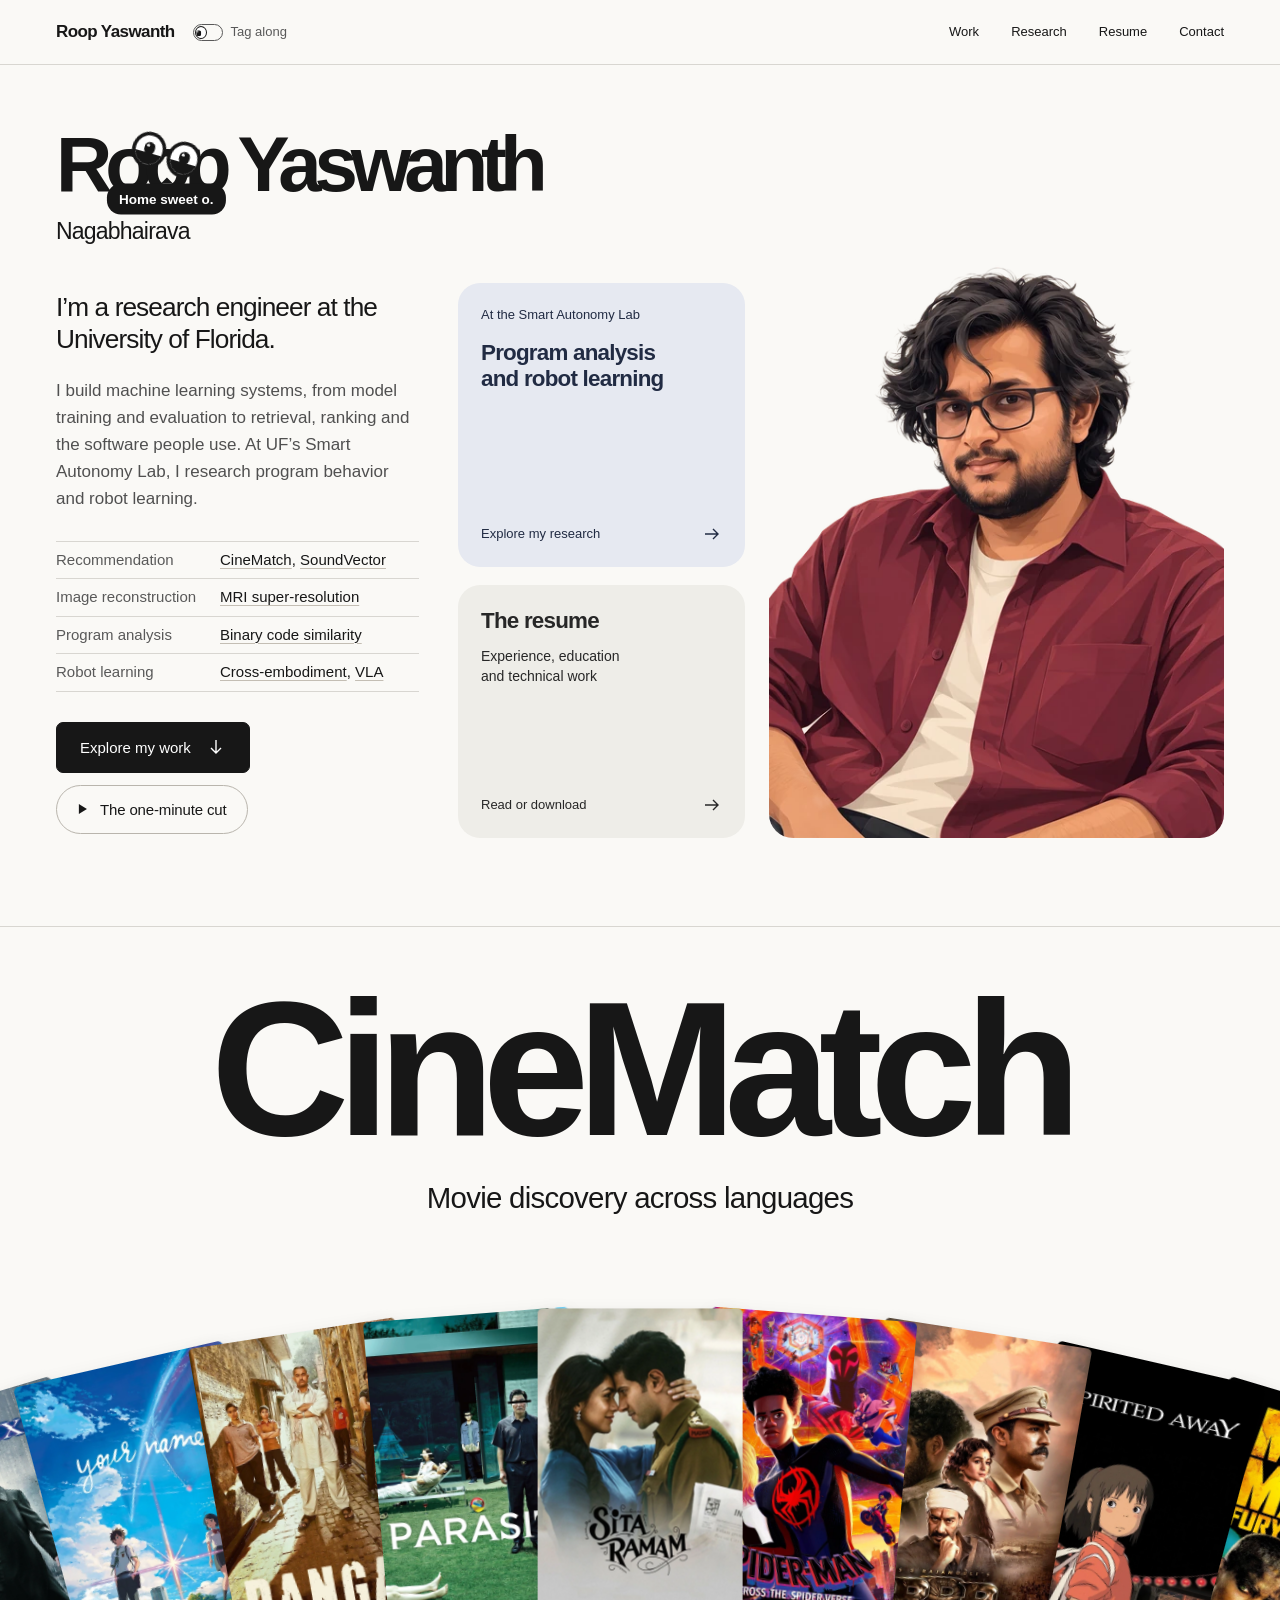
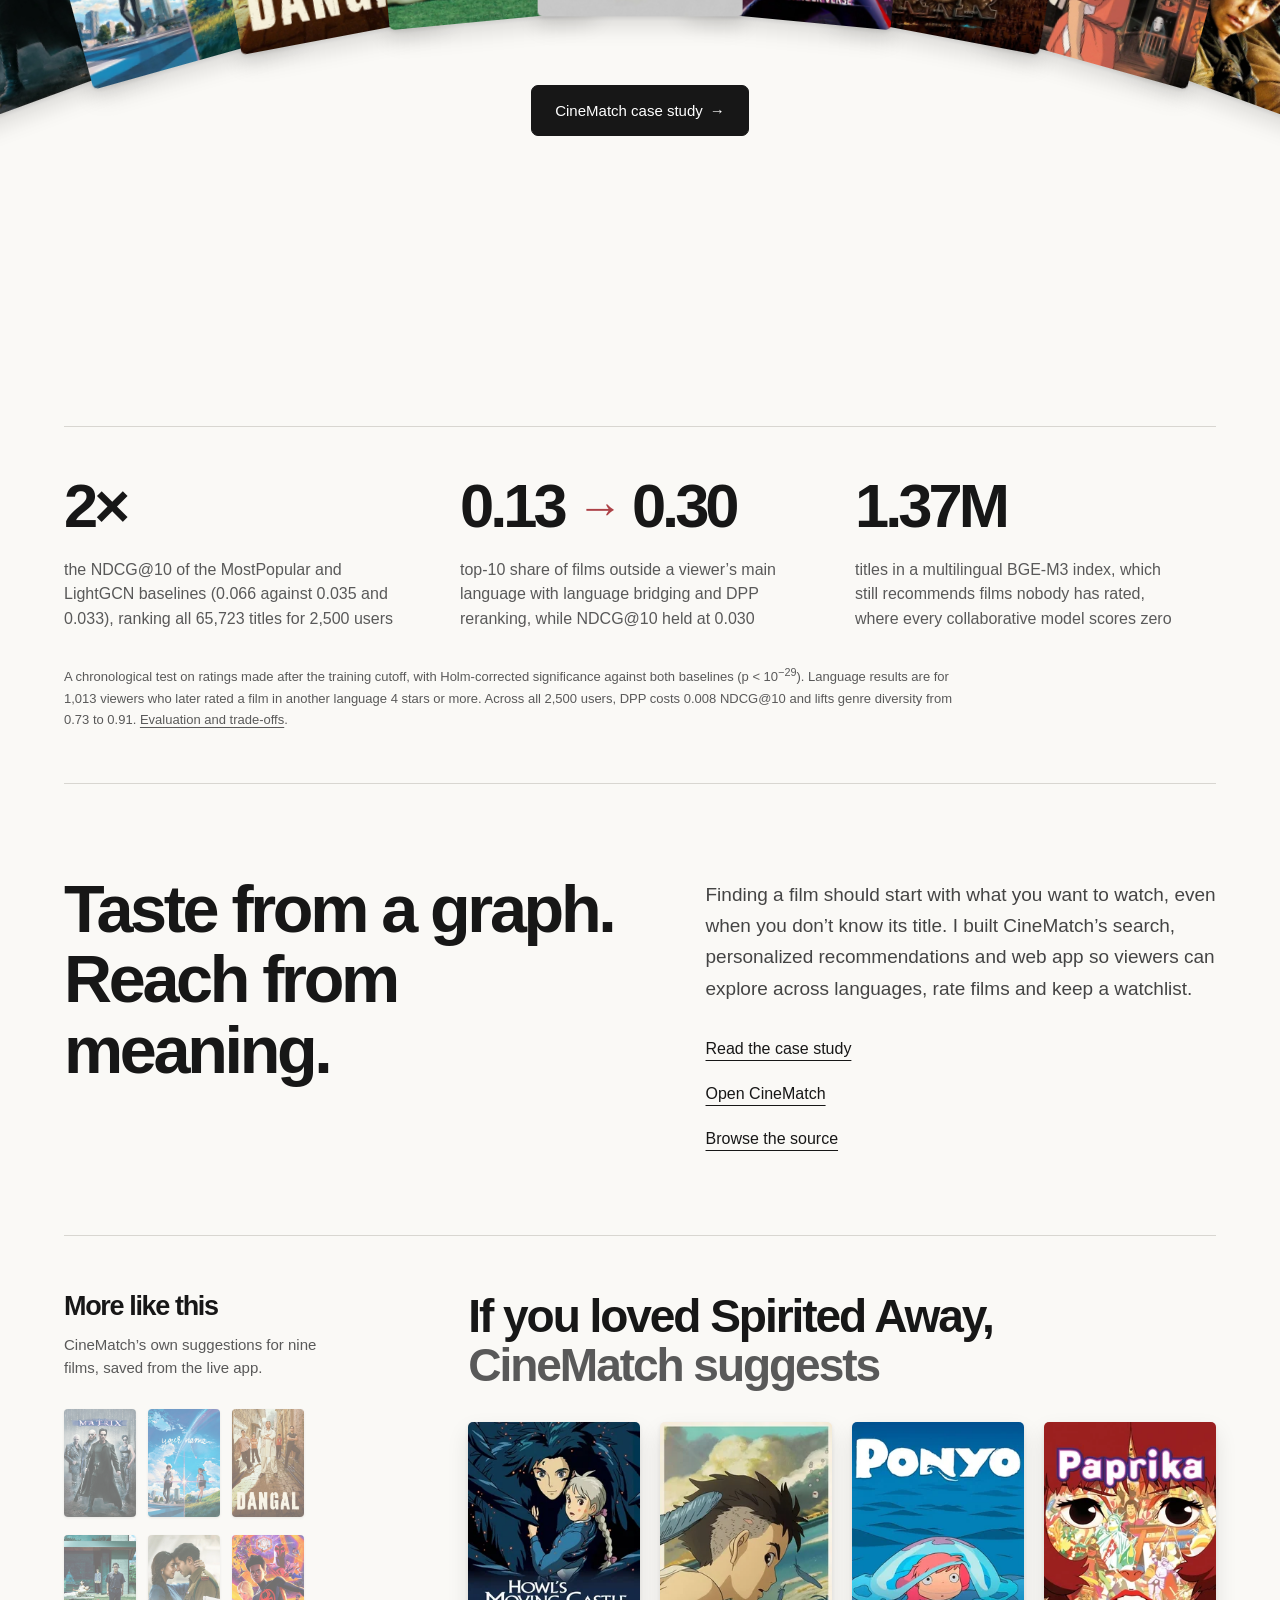
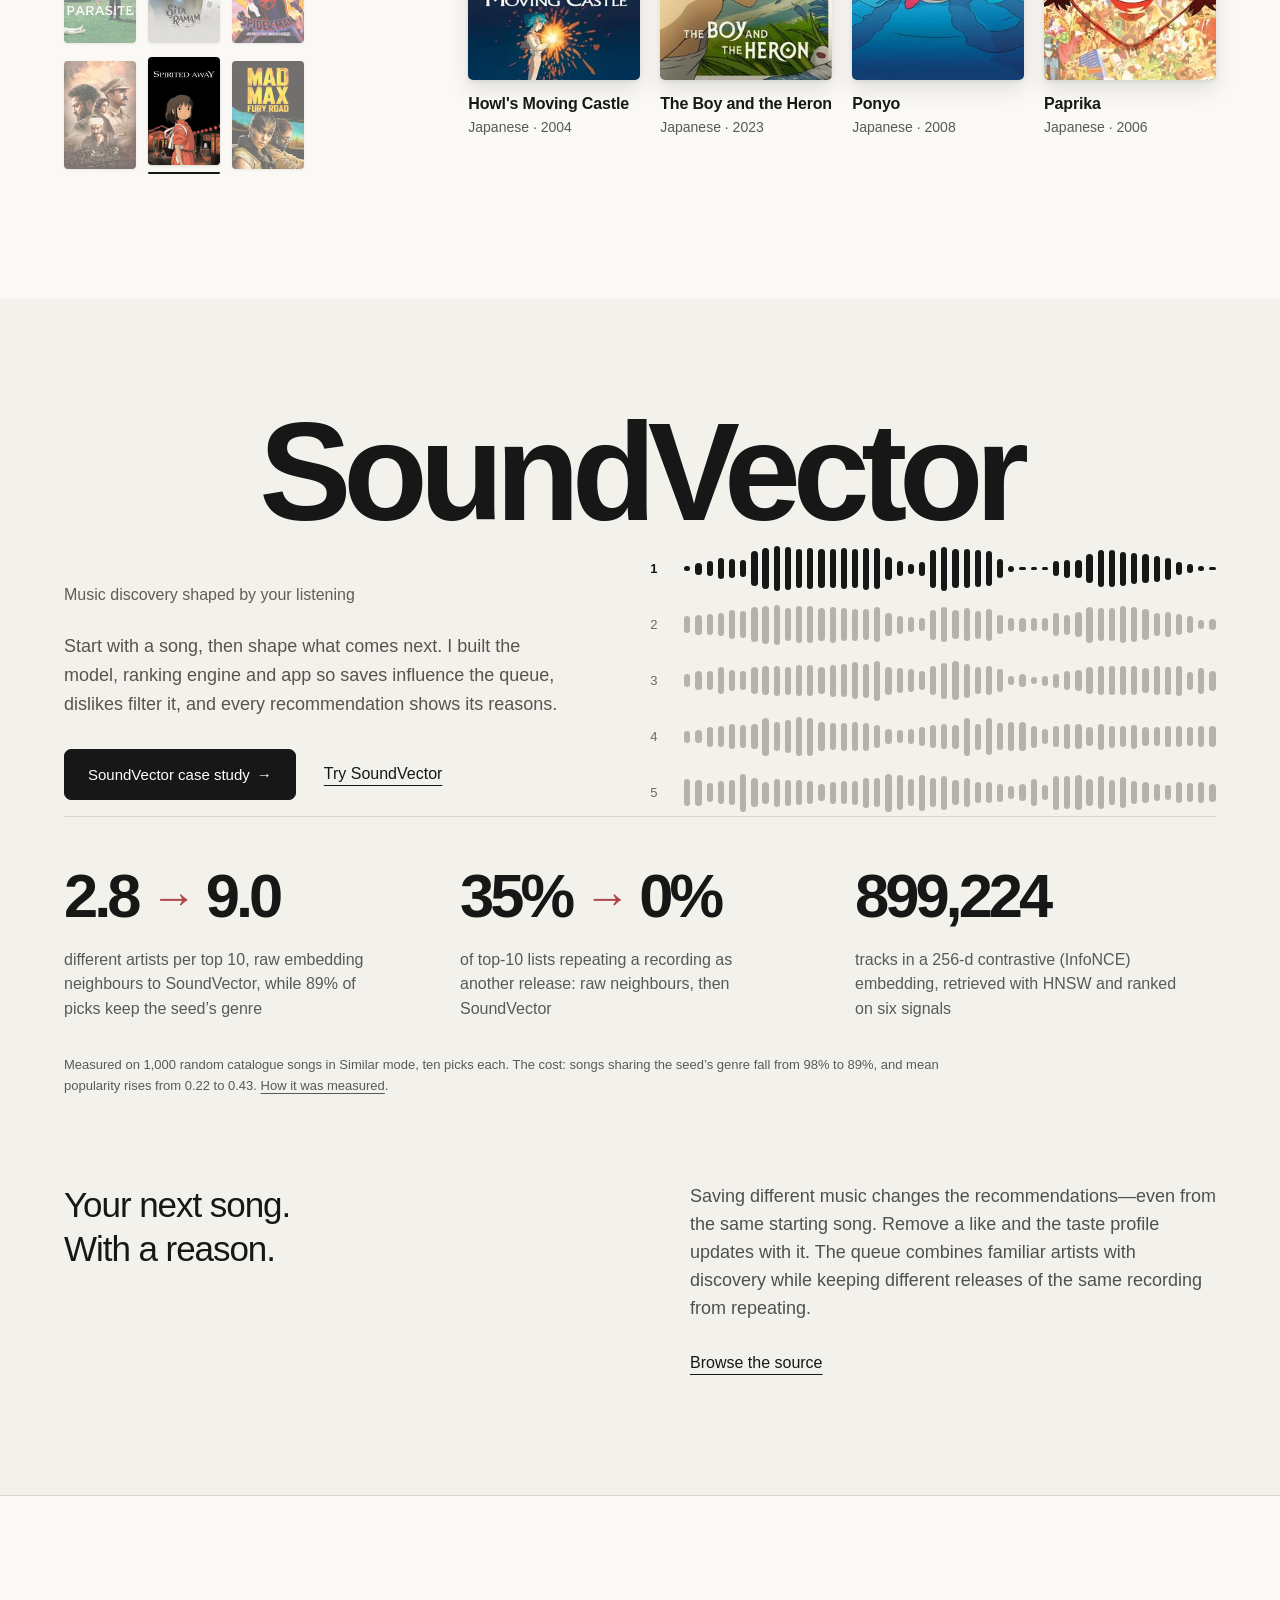
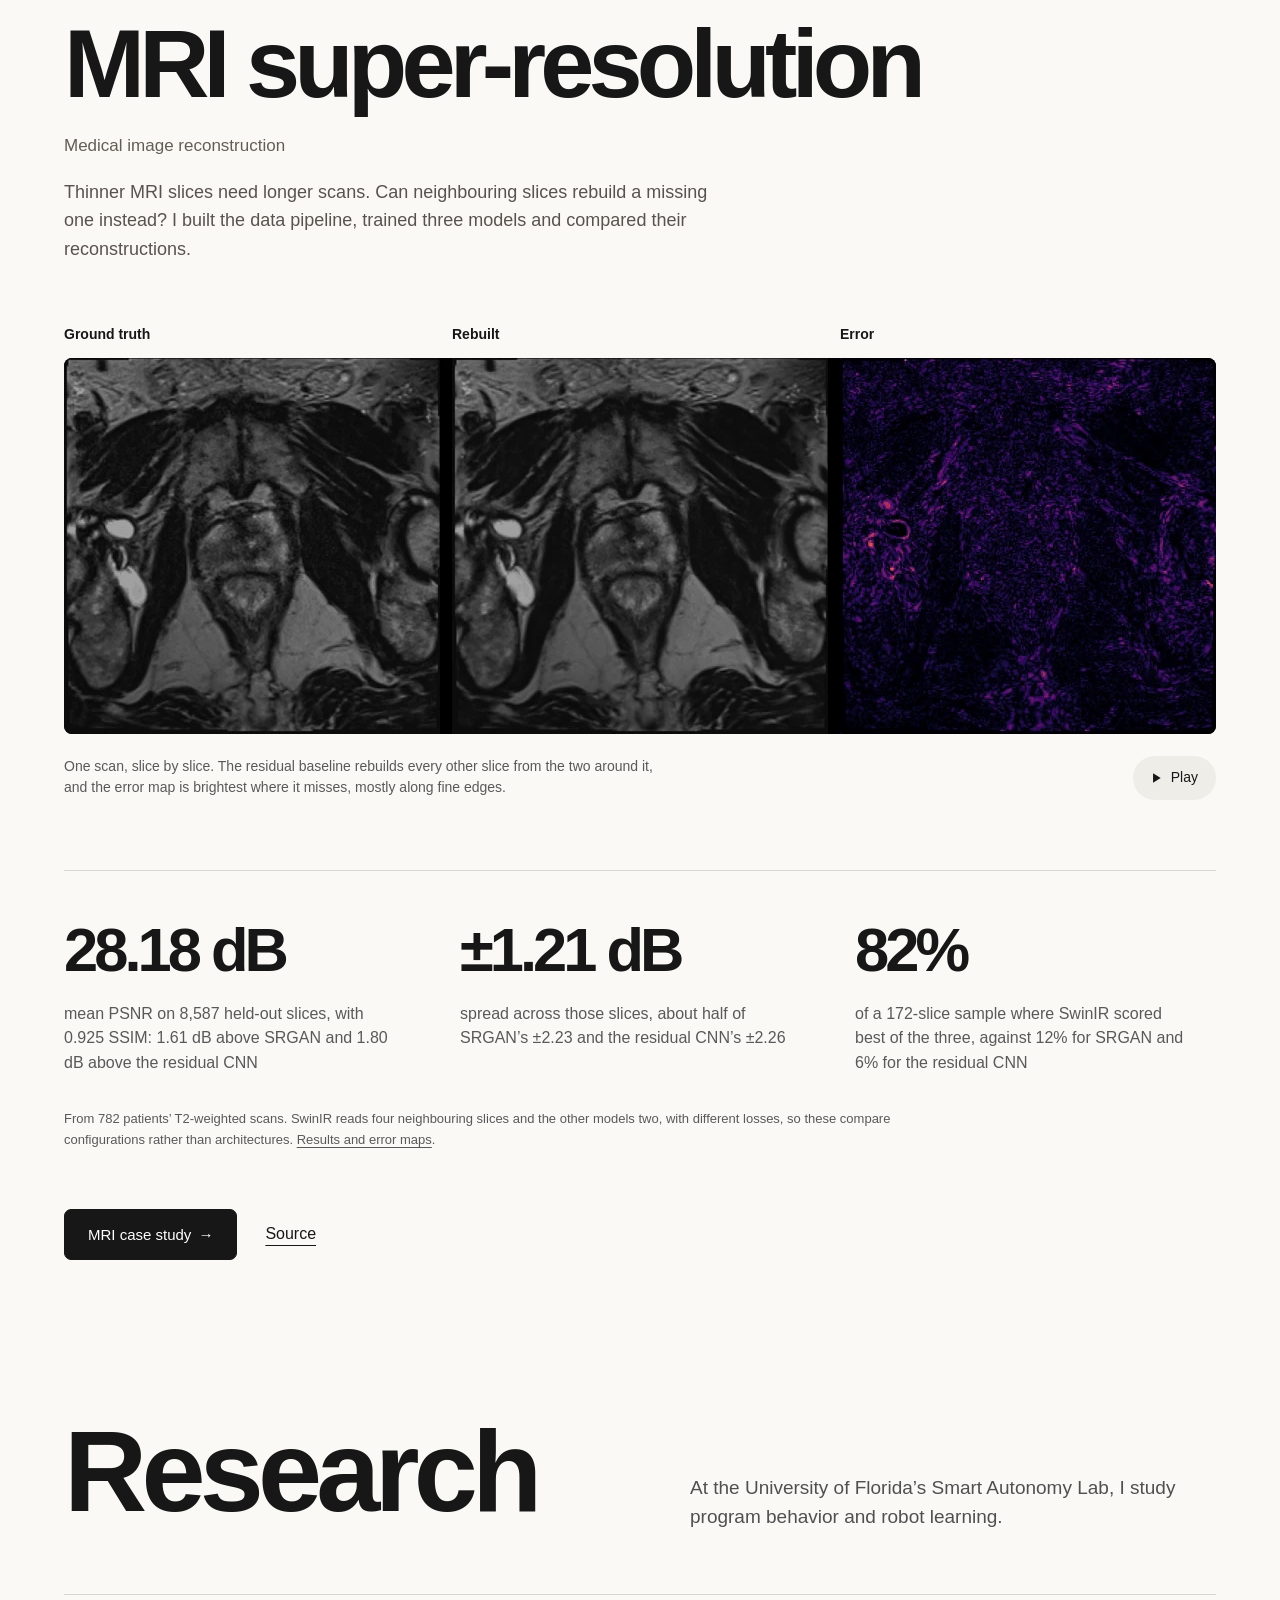
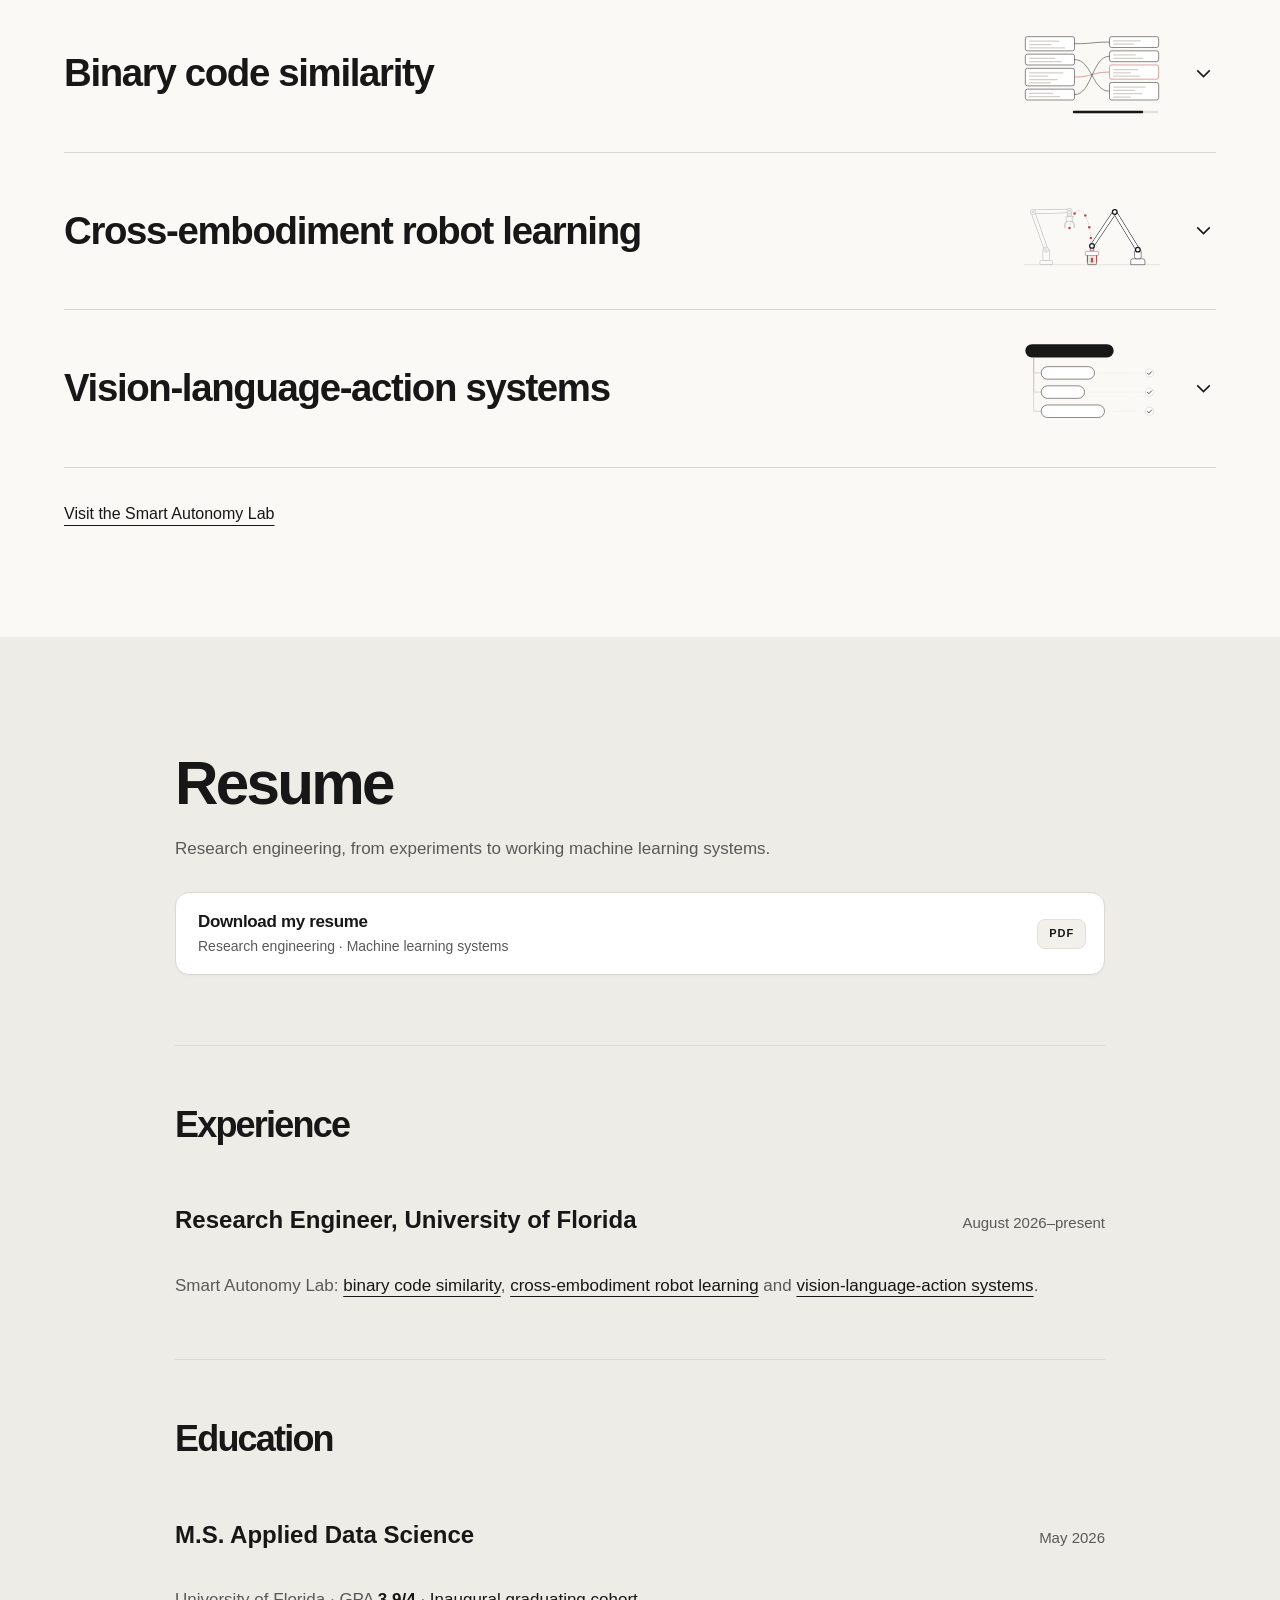
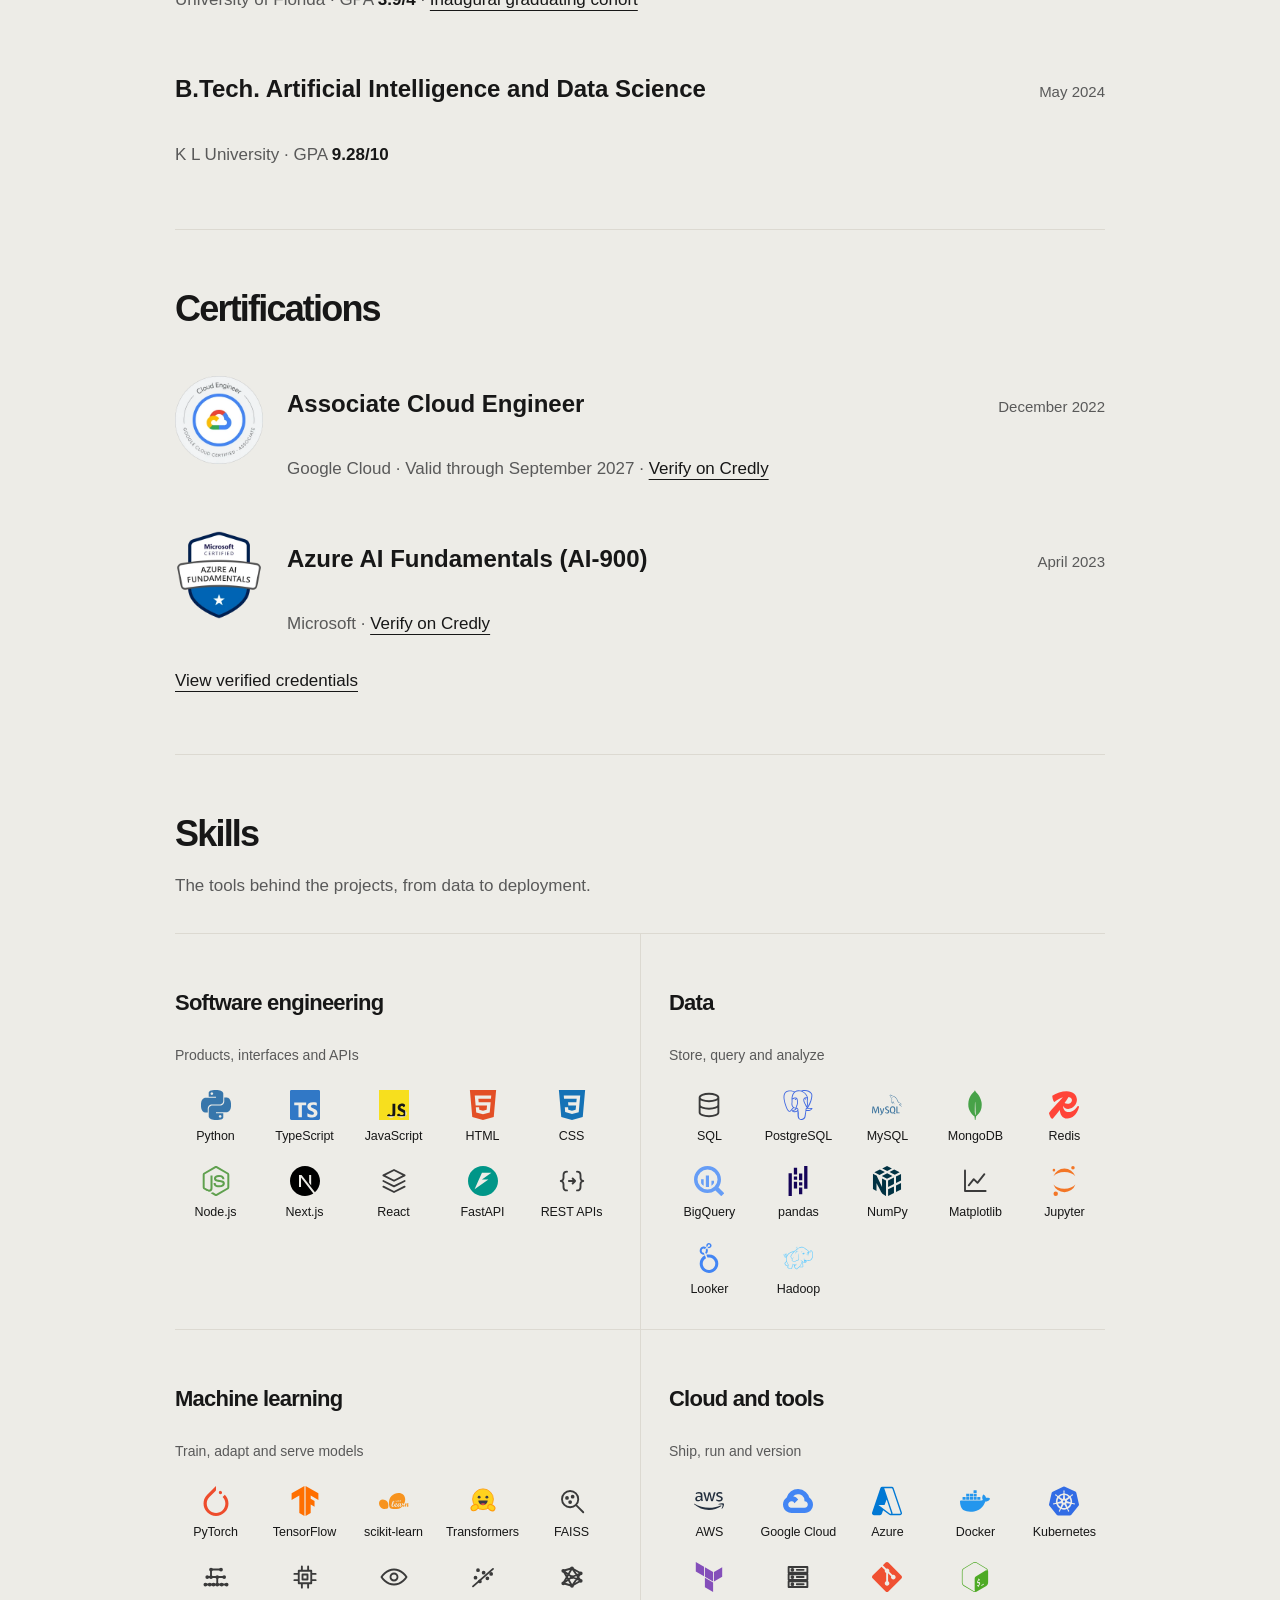
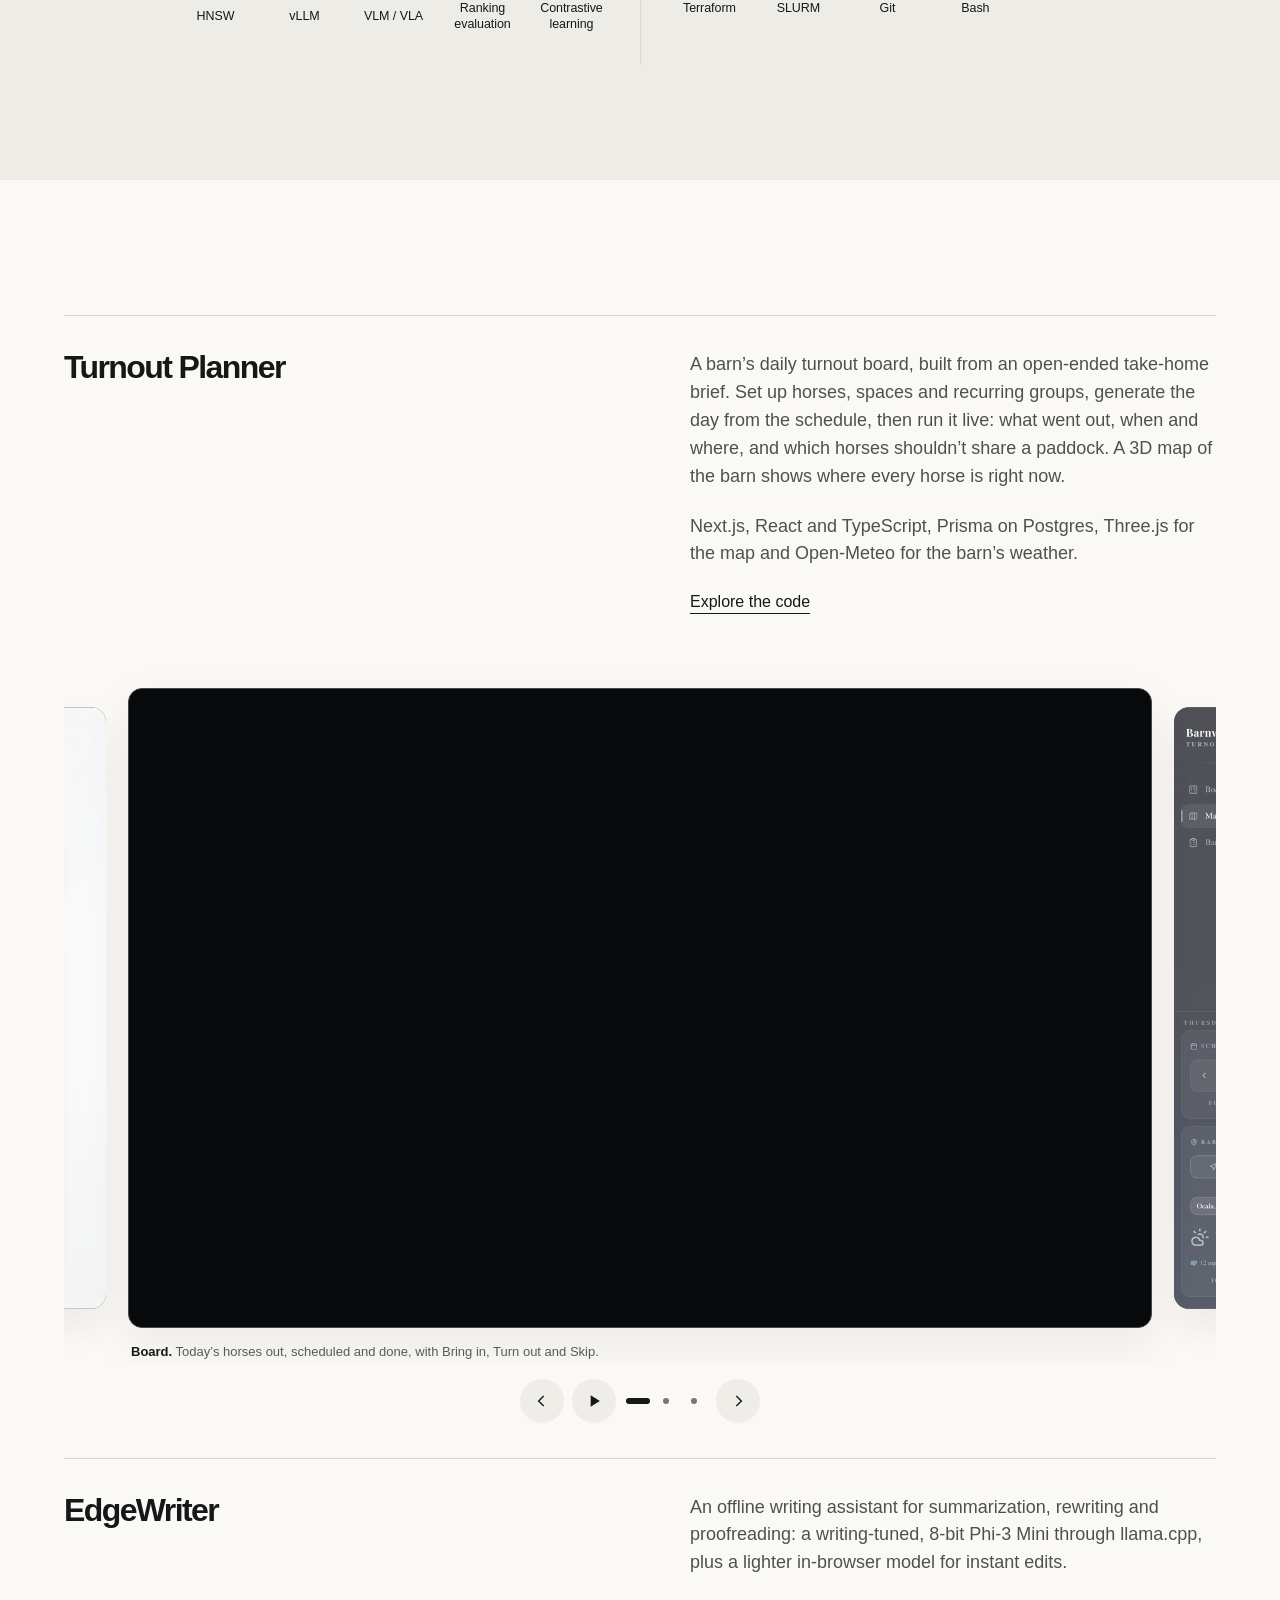
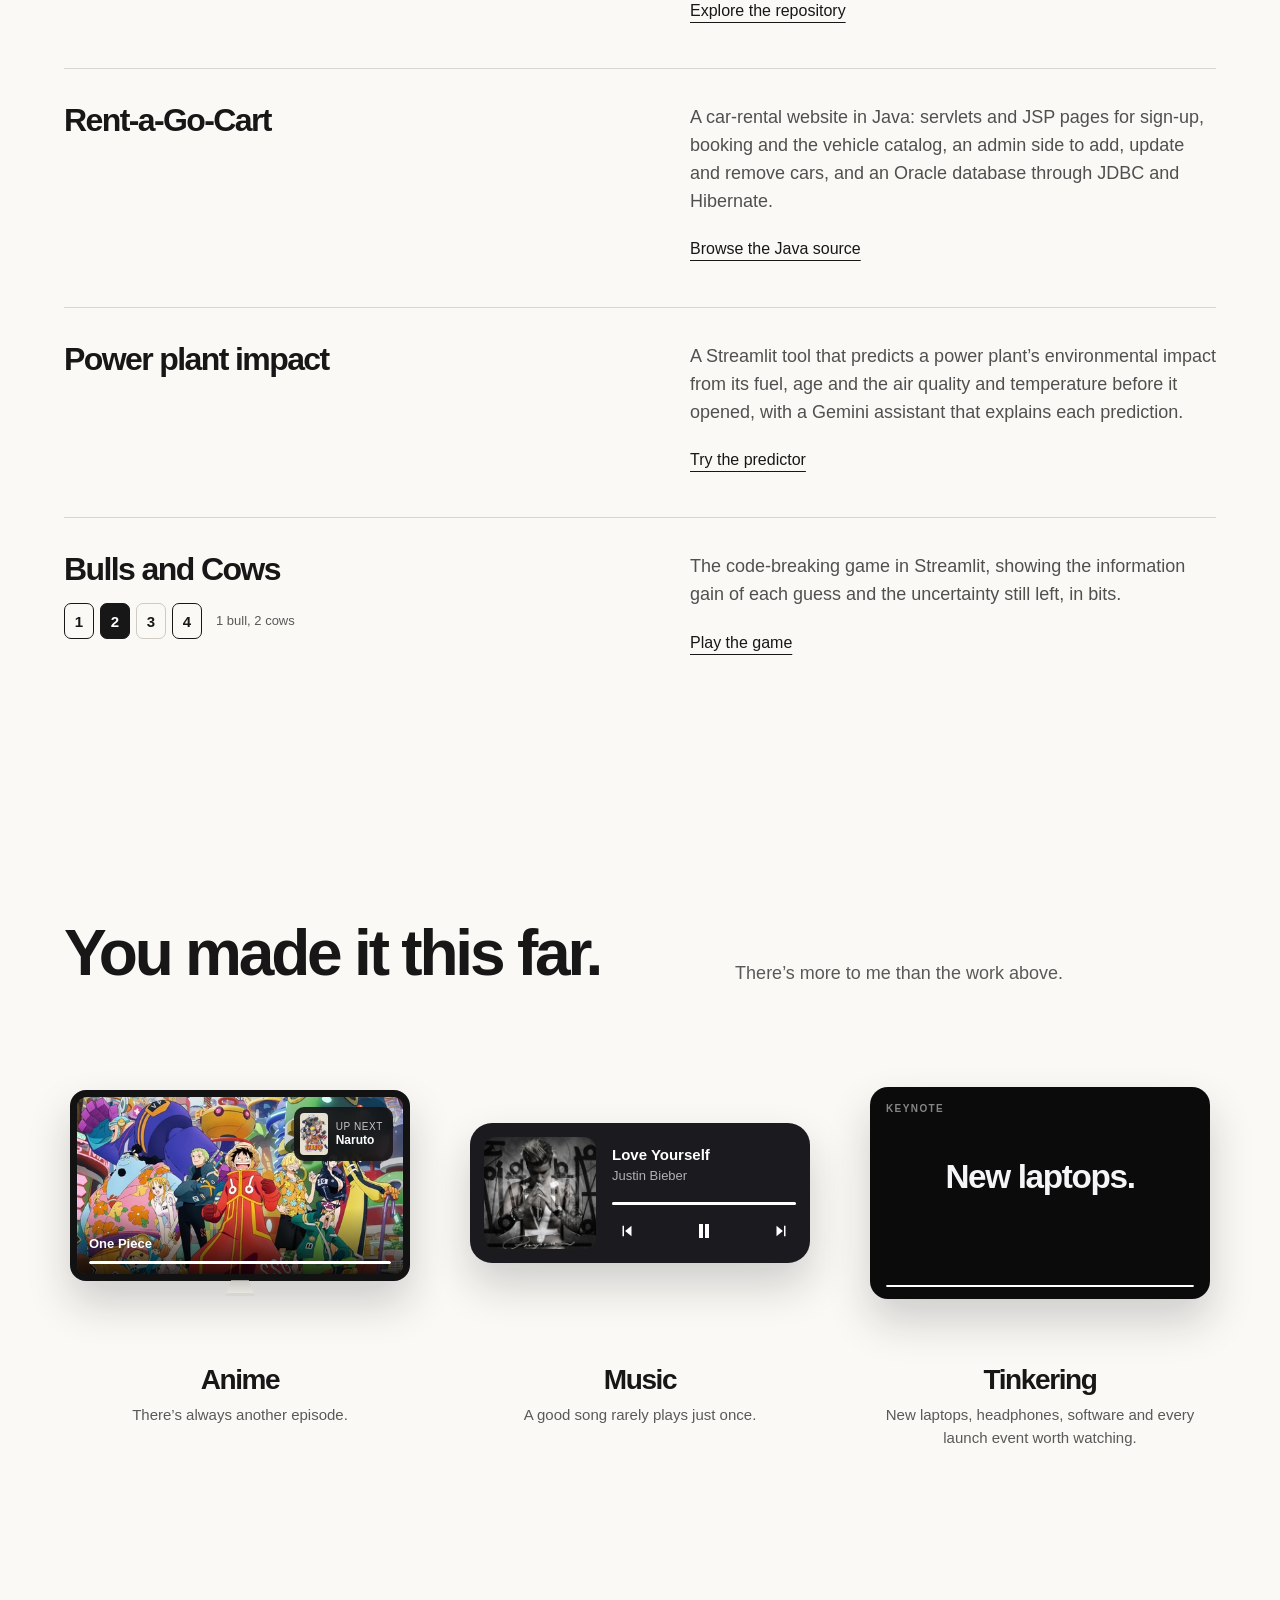
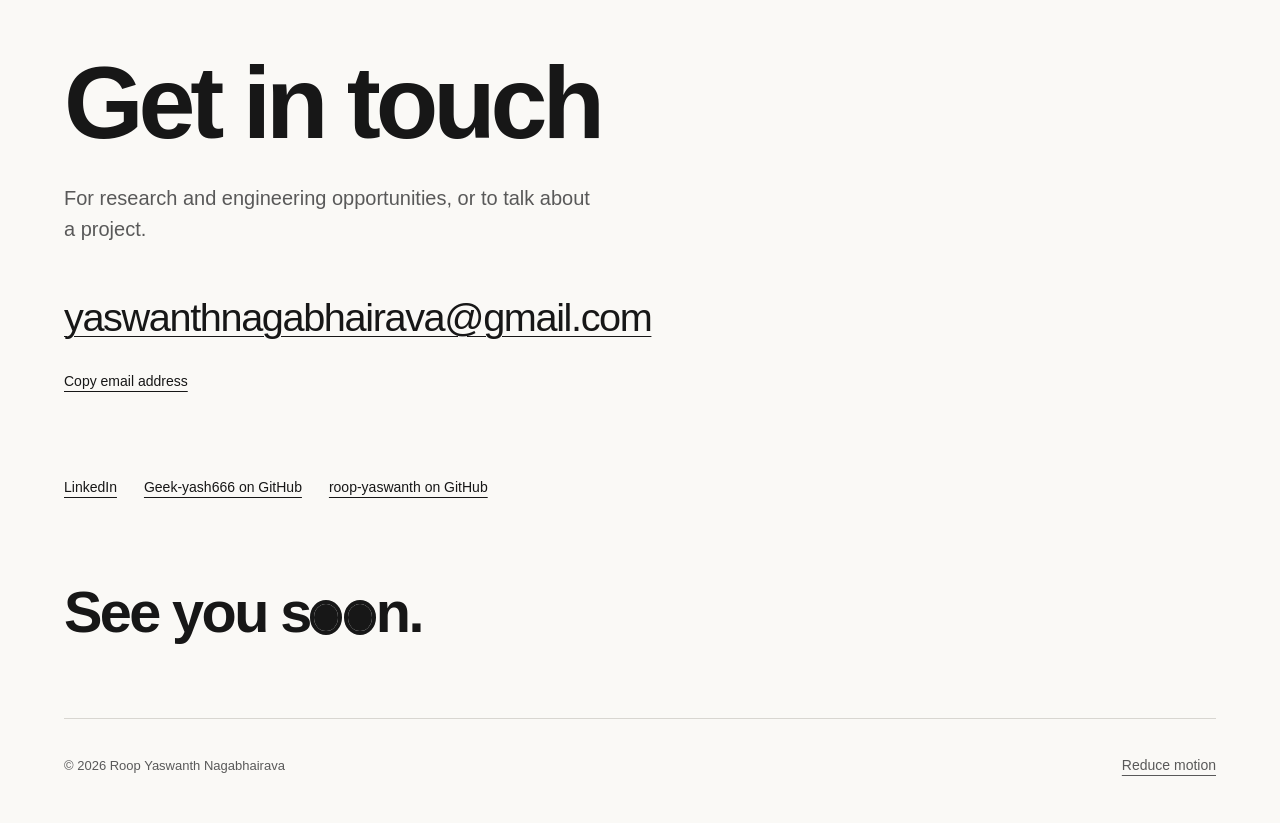
==== commit f48eebcf: "Publish site from 35493ab+" ====
--- a/index.html
+++ b/index.html
@@ -38,7 +38,7 @@
 inputs.forEach(type => addEventListener(type, stop, {capture: true, passive: true}));
 transition.finished.then(done, done);
 });
-})();</script><link rel="expect" href="#mri-title" blocking="render"><script src="/assets/app.js?v=2e12b82d656b" defer></script><script src="/assets/mri.js?v=eaa91eddbee2" defer></script><script src="/assets/hobbies.js?v=55b1daf89527" defer></script><script src="/assets/similar.js?v=62d1d1fbbbd0" defer></script><script src="/assets/trailer.js?v=90b5b1954673" defer></script><script src="/assets/poppy.js?v=5c2c17a42a0a" data-page="home" data-lines="/assets/poppy-global.json?v=0f28eefff23c" data-page-lines="/assets/poppy-home.json?v=ac5924ef01f2" defer></script><script type="application/ld+json">{"@context": "https://schema.org", "@type": "Person", "name": "Roop Yaswanth Nagabhairava", "jobTitle": "Research Engineer", "sameAs": ["https://github.com/Geek-yash666", "https://github.com/roop-yaswanth", "https://www.linkedin.com/in/roop-yaswanth-nagabhairava-875b52201/", "https://www.credly.com/users/nagabhairava-roop-yaswanth.86a6b0ae"], "url": "https://roop-yaswanth.github.io"}</script></head><body><a class="skip-link" href="#main">Skip to content</a><header class="site-header"><div class="nav-wrap"><a class="brand" href="/">Roop Yaswanth</a><button class="menu-toggle" type="button" aria-expanded="false" aria-controls="primary-nav" hidden>Menu</button><nav id="primary-nav" aria-label="Main navigation"><a href="/#work">Work</a><a href="/#research">Research</a><a href="/#resume">Resume</a><a href="/#contact">Contact</a></nav></div></header><main id="main" tabindex="-1">
+})();</script><link rel="expect" href="#mri-title" blocking="render"><script src="/assets/app.js?v=2e12b82d656b" defer></script><script src="/assets/mri.js?v=eaa91eddbee2" defer></script><script src="/assets/hobbies.js?v=55b1daf89527" defer></script><script src="/assets/similar.js?v=62d1d1fbbbd0" defer></script><script src="/assets/trailer.js?v=90b5b1954673" defer></script><script src="/assets/poppy.js?v=5c2c17a42a0a" data-page="home" data-lines="/assets/poppy-global.json?v=a5a2bb3916e7" data-page-lines="/assets/poppy-home.json?v=68fc73e15c03" defer></script><script type="application/ld+json">{"@context": "https://schema.org", "@type": "Person", "name": "Roop Yaswanth Nagabhairava", "jobTitle": "Research Engineer", "sameAs": ["https://github.com/Geek-yash666", "https://github.com/roop-yaswanth", "https://www.linkedin.com/in/roop-yaswanth-nagabhairava-875b52201/", "https://www.credly.com/users/nagabhairava-roop-yaswanth.86a6b0ae"], "url": "https://roop-yaswanth.github.io"}</script></head><body><a class="skip-link" href="#main">Skip to content</a><header class="site-header"><div class="nav-wrap"><a class="brand" href="/">Roop Yaswanth</a><button class="menu-toggle" type="button" aria-expanded="false" aria-controls="primary-nav" hidden>Menu</button><nav id="primary-nav" aria-label="Main navigation"><a href="/#work">Work</a><a href="/#research">Research</a><a href="/#resume">Resume</a><a href="/#contact">Contact</a></nav></div></header><main id="main" tabindex="-1">
   <section class="identity-intro" aria-labelledby="identity-title">
     <div class="identity-heading">
       <h1 id="identity-title"><span aria-hidden="true">R<span class="eye-letter">o<i class="eye-pupil"></i></span><span class="eye-letter">o<i class="eye-pupil"></i><span class="print-quip">Taking this offline?</span></span>p Yaswanth</span> <span class="identity-surname" aria-hidden="true">Nagabhairava</span><span class="visually-hidden">Roop Yaswanth Nagabhairava</span></h1>
@@ -144,19 +144,19 @@
     <div class="mri-heading section-width">
       <h2 id="mri-title">MRI super-resolution</h2>
       <p class="mri-category">Medical image reconstruction</p>
-      <p class="mri-description">Can neighbouring MRI slices reconstruct a missing one? I built the data pipeline, trained three models and compared their reconstructions on scans from patients held out of training.</p>
+      <p class="mri-description">Thinner MRI slices need longer scans. Can neighbouring slices rebuild a missing one instead? I built the data pipeline, trained three models and compared their reconstructions.</p>
     </div>
     <figure class="mri-volume section-width" data-volume><div class="volume-labels" aria-hidden="true"><span>Ground truth</span><span>Rebuilt</span><span>Error</span></div><video src="/assets/mri/volume.mp4?v=0e3b3af6ba" poster="/assets/mri/volume-poster.webp?v=0e3b3af6ba" width="1152" height="376" muted loop playsinline preload="none" controls aria-label="A prostate MRI scan, slice by slice: each rebuilt slice beside its ground truth and an error map."></video><div class="volume-foot"><figcaption>One scan, slice by slice. The residual baseline rebuilds every other slice from the two around it, and the error map is brightest where it misses, mostly along fine edges.</figcaption><button class="volume-play" type="button" hidden><svg viewBox="0 0 24 24" aria-hidden="true"><path class="play-symbol" d="m7 4 13 8-13 8z"/><path class="pause-symbol" d="M6 4h4.5v16H6zM13.5 4H18v16h-4.5z"/></svg><span>Pause</span></button></div></figure>
-    <div class="project-highlights section-width" role="group" aria-label="MRI super-resolution highlights"><dl><div><dt>28.18 dB</dt><dd>mean PSNR on 8,587 held-out slices, with 0.925 SSIM: 1.61 dB above SRGAN and 1.80 dB above the residual CNN</dd></div><div><dt>±1.21 dB</dt><dd>spread across those slices, about half of SRGAN’s ±2.23 and the residual CNN’s ±2.26</dd></div><div><dt>782</dt><dd>patients, split 70/15/15 by patient, so no one’s scans appear in both training and testing</dd></div></dl><p class="metric-note">SwinIR reads four neighbouring slices and the other models two, with different losses, so these compare configurations rather than architectures. <a href="/work/mri/#evaluation">Results and error maps</a>.</p></div>
+    <div class="project-highlights section-width" role="group" aria-label="MRI super-resolution highlights"><dl><div><dt>28.18 dB</dt><dd>mean PSNR on 8,587 held-out slices, with 0.925 SSIM: 1.61 dB above SRGAN and 1.80 dB above the residual CNN</dd></div><div><dt>±1.21 dB</dt><dd>spread across those slices, about half of SRGAN’s ±2.23 and the residual CNN’s ±2.26</dd></div><div><dt>82%</dt><dd>of a 172-slice sample where SwinIR scored best of the three, against 12% for SRGAN and 6% for the residual CNN</dd></div></dl><p class="metric-note">From 782 patients’ T2-weighted scans. SwinIR reads four neighbouring slices and the other models two, with different losses, so these compare configurations rather than architectures. <a href="/work/mri/#evaluation">Results and error maps</a>.</p></div>
     <div class="mri-more section-width"><a class="primary-link" href="/work/mri/">MRI case study <span aria-hidden="true">→</span></a><a target="_blank" rel="noopener" class="text-link" href="https://github.com/Geek-yash666/Multi-Image-Super-Resolution">Source</a></div>
   </section>
 
   <section class="research-section section-width" id="research" aria-labelledby="research-title">
     <div class="research-opening"><h2 id="research-title">Research</h2><p>At the University of Florida’s Smart Autonomy Lab, I study program behavior and robot learning.</p></div>
     <div class="research-list">
-      <details class="research-item" id="binary-similarity"><summary><span>Binary code similarity</span><span class="research-thumb research-sketch sketch-binary" aria-hidden="true"><svg viewBox="0 0 360 232"><text x="20" y="14">Build A · x86 · -O0</text><text x="340" y="14" text-anchor="end">Build B · ARM · -O3</text><g class="sk-left"><g class="sk-block" style="--k:0"><rect x="20" y="28" width="118" height="34" rx="5"/><path d="M30 39h70M30 47h52M30 55h84"/></g><g class="sk-block" style="--k:1"><rect x="20" y="70" width="118" height="26" rx="5"/><path d="M30 80h60M30 88h76"/></g><g class="sk-block" style="--k:2"><rect x="20" y="104" width="118" height="42" rx="5"/><path d="M30 115h80M30 123h44M30 131h66M30 139h50"/></g><g class="sk-block" style="--k:3"><rect x="20" y="154" width="118" height="26" rx="5"/><path d="M30 164h56M30 172h72"/></g></g><g class="sk-right"><g class="sk-block" style="--k:0"><rect x="222" y="28" width="118" height="26" rx="5"/><path d="M232 38h64M232 46h48"/></g><g class="sk-block" style="--k:1"><rect x="222" y="62" width="118" height="26" rx="5"/><path d="M232 72h52M232 80h70"/></g><g class="sk-block sk-patched" style="--k:2"><rect x="222" y="96" width="118" height="34" rx="5"/><path d="M232 107h58M232 115h40M232 123h62"/><text x="332" y="110" text-anchor="end">patched</text></g><g class="sk-block" style="--k:3"><rect x="222" y="138" width="118" height="42" rx="5"/><path d="M232 149h76M232 157h50M232 165h68M232 173h40"/></g></g><path class="sk-link" style="--k:0" pathLength="1" d="M138 45C180 45 180 41 222 41"/><path class="sk-link" style="--k:1" pathLength="1" d="M138 83C180 83 180 159 222 159"/><path class="sk-link sk-link-patched" style="--k:2" pathLength="1" d="M138 125C180 125 180 113 222 113"/><path class="sk-link" style="--k:3" pathLength="1" d="M138 167C180 167 180 75 222 75"/><text x="20" y="213">Behavioral similarity</text><rect class="sk-meter-track" x="134" y="206" width="206" height="6" rx="3"/><rect class="sk-meter" x="134" y="206" width="206" height="6" rx="3"/></svg></span><svg viewBox="0 0 24 24" aria-hidden="true"><path d="m6 9 6 6 6-6"/></svg></summary><div class="research-panel"><figure class="research-sketch sketch-binary" aria-hidden="true"><svg viewBox="0 0 360 232"><text x="20" y="14">Build A · x86 · -O0</text><text x="340" y="14" text-anchor="end">Build B · ARM · -O3</text><g class="sk-left"><g class="sk-block" style="--k:0"><rect x="20" y="28" width="118" height="34" rx="5"/><path d="M30 39h70M30 47h52M30 55h84"/></g><g class="sk-block" style="--k:1"><rect x="20" y="70" width="118" height="26" rx="5"/><path d="M30 80h60M30 88h76"/></g><g class="sk-block" style="--k:2"><rect x="20" y="104" width="118" height="42" rx="5"/><path d="M30 115h80M30 123h44M30 131h66M30 139h50"/></g><g class="sk-block" style="--k:3"><rect x="20" y="154" width="118" height="26" rx="5"/><path d="M30 164h56M30 172h72"/></g></g><g class="sk-right"><g class="sk-block" style="--k:0"><rect x="222" y="28" width="118" height="26" rx="5"/><path d="M232 38h64M232 46h48"/></g><g class="sk-block" style="--k:1"><rect x="222" y="62" width="118" height="26" rx="5"/><path d="M232 72h52M232 80h70"/></g><g class="sk-block sk-patched" style="--k:2"><rect x="222" y="96" width="118" height="34" rx="5"/><path d="M232 107h58M232 115h40M232 123h62"/><text x="332" y="110" text-anchor="end">patched</text></g><g class="sk-block" style="--k:3"><rect x="222" y="138" width="118" height="42" rx="5"/><path d="M232 149h76M232 157h50M232 165h68M232 173h40"/></g></g><path class="sk-link" style="--k:0" pathLength="1" d="M138 45C180 45 180 41 222 41"/><path class="sk-link" style="--k:1" pathLength="1" d="M138 83C180 83 180 159 222 159"/><path class="sk-link sk-link-patched" style="--k:2" pathLength="1" d="M138 125C180 125 180 113 222 113"/><path class="sk-link" style="--k:3" pathLength="1" d="M138 167C180 167 180 75 222 75"/><text x="20" y="213">Behavioral similarity</text><rect class="sk-meter-track" x="134" y="206" width="206" height="6" rx="3"/><rect class="sk-meter" x="134" y="206" width="206" height="6" rx="3"/></svg><figcaption>Two builds of one program, matched block by block.</figcaption></figure><p>I co-develop methods to assess whether patched or recompiled binaries preserve functional and security behavior without source code. My work includes baselines, training and evaluation across compiler, optimization and architecture variants.</p></div></details>
-      <details class="research-item" id="cross-embodiment"><summary><span>Cross-embodiment robot learning</span><span class="research-thumb research-sketch sketch-grippers" aria-hidden="true"><svg viewBox="0 0 360 232"><line class="sk-ground" x1="16" x2="344" y1="196" y2="196"/><path class="sk-path" d="M126 108C136 44 180 40 180 188"/><rect class="sk-object" x="169" y="170" width="22" height="26" rx="3"/><g class="sk-arm sk-arm-a" data-rig="70 160 96 88 41"><g class="sk-base"><rect x="55" y="186" width="30" height="10" rx="2"/><rect x="62" y="160" width="16" height="26" rx="3"/></g><g class="sk-upper"><line class="sk-cap-o" x1="70" y1="160" x2="38" y2="69.5"/><line class="sk-cap-i" x1="70" y1="160" x2="38" y2="69.5"/></g><g class="sk-fore"><line class="sk-cap-o" x1="38" y1="69.5" x2="126" y2="67"/><line class="sk-cap-i" x1="38" y1="69.5" x2="126" y2="67"/></g><g class="sk-wrist"><line class="sk-cap-o" x1="126" y1="67" x2="126" y2="77"/><line class="sk-cap-i" x1="126" y1="67" x2="126" y2="77"/></g><g class="sk-joint" transform="translate(70 160)"><circle r="6.2"/><circle class="sk-cap" r="2.2"/></g><g class="sk-joint sk-j-elbow" transform="translate(38 69.5)"><circle r="6.2"/><circle class="sk-cap" r="2.2"/></g><g class="sk-joint sk-j-wrist" transform="translate(126 67)"><circle r="6.2"/><circle class="sk-cap" r="2.2"/></g><g class="sk-hand" transform="translate(126 77)"><rect x="-4.5" y="0" width="9" height="4" rx="1"/><path d="M-9 4h18l-2.5 11h-13z"/><path class="sk-finger sk-finger-l" d="M-8 15l-4.5 6v9.5"/><path class="sk-finger sk-finger-r" d="M8 15l4.5 6v9.5"/></g></g><g class="sk-dots"><circle cx="126" cy="108" r="3" data-ax="126" data-ay="108"/><circle cx="138.2" cy="73.2" r="3" data-ax="131.6" data-ay="85.9"/><circle cx="164" cy="77.8" r="3" data-ax="144.5" data-ay="67.4"/><circle cx="173.4" cy="106.1" r="3" data-ax="162.9" data-ay="75.9"/><circle cx="177.3" cy="131.8" r="3" data-ax="171.3" data-ay="97.1"/><circle cx="179.1" cy="153.5" r="3" data-ax="175.8" data-ay="119.5"/><circle cx="179.8" cy="170.8" r="3" data-ax="178.3" data-ay="142.3"/><circle cx="180" cy="182.7" r="3" data-ax="179.6" data-ay="165.1"/><circle cx="180" cy="188" r="3" data-ax="180" data-ay="188"/></g><g class="sk-arm sk-arm-b" data-rig="290 160 106 98 37"><g class="sk-base"><path d="M273 196v-9q0-5 5-5h24q5 0 5 5v9z"/><rect x="282" y="160" width="16" height="22" rx="5"/></g><g class="sk-upper"><line class="sk-cap-o" x1="290" y1="160" x2="234.6" y2="69.6"/><line class="sk-cap-i" x1="290" y1="160" x2="234.6" y2="69.6"/></g><g class="sk-fore"><line class="sk-cap-o" x1="234.6" y1="69.6" x2="180" y2="151"/><line class="sk-cap-i" x1="234.6" y1="69.6" x2="180" y2="151"/></g><g class="sk-wrist"><line class="sk-cap-o" x1="180" y1="151" x2="180" y2="161"/><line class="sk-cap-i" x1="180" y1="151" x2="180" y2="161"/></g><g class="sk-joint" transform="translate(290 160)"><circle class="sk-ring" r="5.6"/></g><g class="sk-joint sk-j-elbow" transform="translate(234.6 69.6)"><circle class="sk-ring" r="5.6"/></g><g class="sk-joint sk-j-wrist" transform="translate(180 151)"><circle class="sk-ring" r="5.6"/></g><g class="sk-hand" transform="translate(180 161)"><rect x="-4" y="0" width="8" height="3" rx="1"/><rect x="-16" y="3" width="32" height="10" rx="3"/><path class="sk-finger sk-finger-l" d="M-12.5 13v14"/><path class="sk-finger sk-finger-r" d="M12.5 13v14"/></g></g><text class="sk-label" x="16" y="214">Demonstration</text><text x="16" y="226">UR5e, Robotiq 2F-85</text><text class="sk-label sk-label-b" x="344" y="214" text-anchor="end">Resampled for</text><text x="344" y="226" text-anchor="end">Franka Research 3, Franka Hand</text></svg></span><svg viewBox="0 0 24 24" aria-hidden="true"><path d="m6 9 6 6 6-6"/></svg></summary><div class="research-panel"><figure class="research-sketch sketch-grippers" aria-hidden="true"><svg viewBox="0 0 360 232"><line class="sk-ground" x1="16" x2="344" y1="196" y2="196"/><path class="sk-path" d="M126 108C136 44 180 40 180 188"/><rect class="sk-object" x="169" y="170" width="22" height="26" rx="3"/><g class="sk-arm sk-arm-a" data-rig="70 160 96 88 41"><g class="sk-base"><rect x="55" y="186" width="30" height="10" rx="2"/><rect x="62" y="160" width="16" height="26" rx="3"/></g><g class="sk-upper"><line class="sk-cap-o" x1="70" y1="160" x2="38" y2="69.5"/><line class="sk-cap-i" x1="70" y1="160" x2="38" y2="69.5"/></g><g class="sk-fore"><line class="sk-cap-o" x1="38" y1="69.5" x2="126" y2="67"/><line class="sk-cap-i" x1="38" y1="69.5" x2="126" y2="67"/></g><g class="sk-wrist"><line class="sk-cap-o" x1="126" y1="67" x2="126" y2="77"/><line class="sk-cap-i" x1="126" y1="67" x2="126" y2="77"/></g><g class="sk-joint" transform="translate(70 160)"><circle r="6.2"/><circle class="sk-cap" r="2.2"/></g><g class="sk-joint sk-j-elbow" transform="translate(38 69.5)"><circle r="6.2"/><circle class="sk-cap" r="2.2"/></g><g class="sk-joint sk-j-wrist" transform="translate(126 67)"><circle r="6.2"/><circle class="sk-cap" r="2.2"/></g><g class="sk-hand" transform="translate(126 77)"><rect x="-4.5" y="0" width="9" height="4" rx="1"/><path d="M-9 4h18l-2.5 11h-13z"/><path class="sk-finger sk-finger-l" d="M-8 15l-4.5 6v9.5"/><path class="sk-finger sk-finger-r" d="M8 15l4.5 6v9.5"/></g></g><g class="sk-dots"><circle cx="126" cy="108" r="3" data-ax="126" data-ay="108"/><circle cx="138.2" cy="73.2" r="3" data-ax="131.6" data-ay="85.9"/><circle cx="164" cy="77.8" r="3" data-ax="144.5" data-ay="67.4"/><circle cx="173.4" cy="106.1" r="3" data-ax="162.9" data-ay="75.9"/><circle cx="177.3" cy="131.8" r="3" data-ax="171.3" data-ay="97.1"/><circle cx="179.1" cy="153.5" r="3" data-ax="175.8" data-ay="119.5"/><circle cx="179.8" cy="170.8" r="3" data-ax="178.3" data-ay="142.3"/><circle cx="180" cy="182.7" r="3" data-ax="179.6" data-ay="165.1"/><circle cx="180" cy="188" r="3" data-ax="180" data-ay="188"/></g><g class="sk-arm sk-arm-b" data-rig="290 160 106 98 37"><g class="sk-base"><path d="M273 196v-9q0-5 5-5h24q5 0 5 5v9z"/><rect x="282" y="160" width="16" height="22" rx="5"/></g><g class="sk-upper"><line class="sk-cap-o" x1="290" y1="160" x2="234.6" y2="69.6"/><line class="sk-cap-i" x1="290" y1="160" x2="234.6" y2="69.6"/></g><g class="sk-fore"><line class="sk-cap-o" x1="234.6" y1="69.6" x2="180" y2="151"/><line class="sk-cap-i" x1="234.6" y1="69.6" x2="180" y2="151"/></g><g class="sk-wrist"><line class="sk-cap-o" x1="180" y1="151" x2="180" y2="161"/><line class="sk-cap-i" x1="180" y1="151" x2="180" y2="161"/></g><g class="sk-joint" transform="translate(290 160)"><circle class="sk-ring" r="5.6"/></g><g class="sk-joint sk-j-elbow" transform="translate(234.6 69.6)"><circle class="sk-ring" r="5.6"/></g><g class="sk-joint sk-j-wrist" transform="translate(180 151)"><circle class="sk-ring" r="5.6"/></g><g class="sk-hand" transform="translate(180 161)"><rect x="-4" y="0" width="8" height="3" rx="1"/><rect x="-16" y="3" width="32" height="10" rx="3"/><path class="sk-finger sk-finger-l" d="M-12.5 13v14"/><path class="sk-finger sk-finger-r" d="M12.5 13v14"/></g></g><text class="sk-label" x="16" y="214">Demonstration</text><text x="16" y="226">UR5e, Robotiq 2F-85</text><text class="sk-label sk-label-b" x="344" y="214" text-anchor="end">Resampled for</text><text x="344" y="226" text-anchor="end">Franka Research 3, Franka Hand</text></svg><figcaption>One demonstration, re-timed for a different hand.</figcaption></figure><p>I develop methods to transfer manipulation policies learned on one gripper to collaborative robot arms with different gripper geometries, and test whether trajectory resampling can adapt demonstrations to a new gripper.</p></div></details>
-      <details class="research-item" id="vla"><summary><span>Vision-language-action systems</span><span class="research-thumb research-sketch sketch-vla" aria-hidden="true"><svg viewBox="0 0 360 232"><g class="sk-instruction"><rect x="20" y="10" width="212" height="32" rx="16"/><text x="36" y="30">“Put the fruit in the bowl”</text></g><text class="sk-column" x="318" y="54" text-anchor="middle">Verifier</text><path class="sk-elbow" style="--k:0" pathLength="1" d="M40 42v37h18"/><path class="sk-elbow" style="--k:1" pathLength="1" d="M40 42v83h18"/><path class="sk-elbow" style="--k:2" pathLength="1" d="M40 42v129h18"/><g class="sk-step" style="--k:0"><rect x="58" y="64" width="128" height="30" rx="15"/><text x="74" y="83">Find the apple</text><path class="sk-lead" d="M194 79h108"/></g><g class="sk-step sk-step-retry" style="--k:1"><rect x="58" y="110" width="104" height="30" rx="15"/><text x="74" y="129">Pick it up</text><path class="sk-lead" d="M170 125h132"/><text class="sk-retry" x="294" y="119" text-anchor="end" style="--a:2080ms;--b:2560ms">Retry</text></g><g class="sk-step" style="--k:2"><rect x="58" y="156" width="152" height="30" rx="15"/><text x="74" y="175">Place it in the bowl</text><path class="sk-lead" d="M218 171h84"/></g><g class="sk-status"><circle class="sk-ring" cx="318" cy="79" r="10"/><circle class="sk-spin" cx="318" cy="79" r="10" pathLength="1" style="--a:900ms;--b:1400ms"/><path class="sk-check" pathLength="1" d="M313 79.5l3.5 3.5 6.5-7" style="--a:1400ms"/></g><g class="sk-status"><circle class="sk-ring" cx="318" cy="125" r="10"/><circle class="sk-spin" cx="318" cy="125" r="10" pathLength="1" style="--a:1580ms;--b:2080ms"/><path class="sk-cross" d="M313.5 120.5l9 9m0-9-9 9" style="--a:2080ms;--b:2560ms"/><circle class="sk-spin" cx="318" cy="125" r="10" pathLength="1" style="--a:2560ms;--b:3060ms"/><path class="sk-check" pathLength="1" d="M313 125.5l3.5 3.5 6.5-7" style="--a:3060ms"/></g><g class="sk-status"><circle class="sk-ring" cx="318" cy="171" r="10"/><circle class="sk-spin" cx="318" cy="171" r="10" pathLength="1" style="--a:3240ms;--b:3740ms"/><path class="sk-check" pathLength="1" d="M313 171.5l3.5 3.5 6.5-7" style="--a:3740ms"/></g></svg></span><svg viewBox="0 0 24 24" aria-hidden="true"><path d="m6 9 6 6 6-6"/></svg></summary><div class="research-panel"><figure class="research-sketch sketch-vla" aria-hidden="true"><svg viewBox="0 0 360 232"><g class="sk-instruction"><rect x="20" y="10" width="212" height="32" rx="16"/><text x="36" y="30">“Put the fruit in the bowl”</text></g><text class="sk-column" x="318" y="54" text-anchor="middle">Verifier</text><path class="sk-elbow" style="--k:0" pathLength="1" d="M40 42v37h18"/><path class="sk-elbow" style="--k:1" pathLength="1" d="M40 42v83h18"/><path class="sk-elbow" style="--k:2" pathLength="1" d="M40 42v129h18"/><g class="sk-step" style="--k:0"><rect x="58" y="64" width="128" height="30" rx="15"/><text x="74" y="83">Find the apple</text><path class="sk-lead" d="M194 79h108"/></g><g class="sk-step sk-step-retry" style="--k:1"><rect x="58" y="110" width="104" height="30" rx="15"/><text x="74" y="129">Pick it up</text><path class="sk-lead" d="M170 125h132"/><text class="sk-retry" x="294" y="119" text-anchor="end" style="--a:2080ms;--b:2560ms">Retry</text></g><g class="sk-step" style="--k:2"><rect x="58" y="156" width="152" height="30" rx="15"/><text x="74" y="175">Place it in the bowl</text><path class="sk-lead" d="M218 171h84"/></g><g class="sk-status"><circle class="sk-ring" cx="318" cy="79" r="10"/><circle class="sk-spin" cx="318" cy="79" r="10" pathLength="1" style="--a:900ms;--b:1400ms"/><path class="sk-check" pathLength="1" d="M313 79.5l3.5 3.5 6.5-7" style="--a:1400ms"/></g><g class="sk-status"><circle class="sk-ring" cx="318" cy="125" r="10"/><circle class="sk-spin" cx="318" cy="125" r="10" pathLength="1" style="--a:1580ms;--b:2080ms"/><path class="sk-cross" d="M313.5 120.5l9 9m0-9-9 9" style="--a:2080ms;--b:2560ms"/><circle class="sk-spin" cx="318" cy="125" r="10" pathLength="1" style="--a:2560ms;--b:3060ms"/><path class="sk-check" pathLength="1" d="M313 125.5l3.5 3.5 6.5-7" style="--a:3060ms"/></g><g class="sk-status"><circle class="sk-ring" cx="318" cy="171" r="10"/><circle class="sk-spin" cx="318" cy="171" r="10" pathLength="1" style="--a:3240ms;--b:3740ms"/><path class="sk-check" pathLength="1" d="M313 171.5l3.5 3.5 6.5-7" style="--a:3740ms"/></g></svg></figure><p>I work on a framework that breaks complex instructions into simpler prompts for a vision-language-action policy, with a verifier to detect failures and support recovery.</p></div></details>
+      <details class="research-item" id="binary-similarity"><summary><span>Binary code similarity</span><span class="research-thumb research-sketch sketch-binary" aria-hidden="true"><svg viewBox="0 0 360 232"><text x="20" y="14">Build A · x86 · -O0</text><text x="340" y="14" text-anchor="end">Build B · ARM · -O3</text><g class="sk-left"><g class="sk-block" style="--k:0"><rect x="20" y="28" width="118" height="34" rx="5"/><path d="M30 39h70M30 47h52M30 55h84"/></g><g class="sk-block" style="--k:1"><rect x="20" y="70" width="118" height="26" rx="5"/><path d="M30 80h60M30 88h76"/></g><g class="sk-block" style="--k:2"><rect x="20" y="104" width="118" height="42" rx="5"/><path d="M30 115h80M30 123h44M30 131h66M30 139h50"/></g><g class="sk-block" style="--k:3"><rect x="20" y="154" width="118" height="26" rx="5"/><path d="M30 164h56M30 172h72"/></g></g><g class="sk-right"><g class="sk-block" style="--k:0"><rect x="222" y="28" width="118" height="26" rx="5"/><path d="M232 38h64M232 46h48"/></g><g class="sk-block" style="--k:1"><rect x="222" y="62" width="118" height="26" rx="5"/><path d="M232 72h52M232 80h70"/></g><g class="sk-block sk-patched" style="--k:2"><rect x="222" y="96" width="118" height="34" rx="5"/><path d="M232 107h58M232 115h40M232 123h62"/><text x="332" y="110" text-anchor="end">patched</text></g><g class="sk-block" style="--k:3"><rect x="222" y="138" width="118" height="42" rx="5"/><path d="M232 149h76M232 157h50M232 165h68M232 173h40"/></g></g><path class="sk-link" style="--k:0" pathLength="1" d="M138 45C180 45 180 41 222 41"/><path class="sk-link" style="--k:1" pathLength="1" d="M138 83C180 83 180 159 222 159"/><path class="sk-link sk-link-patched" style="--k:2" pathLength="1" d="M138 125C180 125 180 113 222 113"/><path class="sk-link" style="--k:3" pathLength="1" d="M138 167C180 167 180 75 222 75"/><text x="20" y="213">Behavioral similarity</text><rect class="sk-meter-track" x="134" y="206" width="206" height="6" rx="3"/><rect class="sk-meter" x="134" y="206" width="206" height="6" rx="3"/></svg></span><svg viewBox="0 0 24 24" aria-hidden="true"><path d="m6 9 6 6 6-6"/></svg></summary><div class="research-panel"><figure class="research-sketch sketch-binary" aria-hidden="true"><svg viewBox="0 0 360 232"><text x="20" y="14">Build A · x86 · -O0</text><text x="340" y="14" text-anchor="end">Build B · ARM · -O3</text><g class="sk-left"><g class="sk-block" style="--k:0"><rect x="20" y="28" width="118" height="34" rx="5"/><path d="M30 39h70M30 47h52M30 55h84"/></g><g class="sk-block" style="--k:1"><rect x="20" y="70" width="118" height="26" rx="5"/><path d="M30 80h60M30 88h76"/></g><g class="sk-block" style="--k:2"><rect x="20" y="104" width="118" height="42" rx="5"/><path d="M30 115h80M30 123h44M30 131h66M30 139h50"/></g><g class="sk-block" style="--k:3"><rect x="20" y="154" width="118" height="26" rx="5"/><path d="M30 164h56M30 172h72"/></g></g><g class="sk-right"><g class="sk-block" style="--k:0"><rect x="222" y="28" width="118" height="26" rx="5"/><path d="M232 38h64M232 46h48"/></g><g class="sk-block" style="--k:1"><rect x="222" y="62" width="118" height="26" rx="5"/><path d="M232 72h52M232 80h70"/></g><g class="sk-block sk-patched" style="--k:2"><rect x="222" y="96" width="118" height="34" rx="5"/><path d="M232 107h58M232 115h40M232 123h62"/><text x="332" y="110" text-anchor="end">patched</text></g><g class="sk-block" style="--k:3"><rect x="222" y="138" width="118" height="42" rx="5"/><path d="M232 149h76M232 157h50M232 165h68M232 173h40"/></g></g><path class="sk-link" style="--k:0" pathLength="1" d="M138 45C180 45 180 41 222 41"/><path class="sk-link" style="--k:1" pathLength="1" d="M138 83C180 83 180 159 222 159"/><path class="sk-link sk-link-patched" style="--k:2" pathLength="1" d="M138 125C180 125 180 113 222 113"/><path class="sk-link" style="--k:3" pathLength="1" d="M138 167C180 167 180 75 222 75"/><text x="20" y="213">Behavioral similarity</text><rect class="sk-meter-track" x="134" y="206" width="206" height="6" rx="3"/><rect class="sk-meter" x="134" y="206" width="206" height="6" rx="3"/></svg><figcaption>Two builds of one program, matched block by block.</figcaption></figure><p>I co-develop methods to assess whether patched or recompiled binaries preserve functional and security behavior without source code, across compiler, optimization and architecture variants.</p></div></details>
+      <details class="research-item" id="cross-embodiment"><summary><span>Cross-embodiment robot learning</span><span class="research-thumb research-sketch sketch-grippers" aria-hidden="true"><svg viewBox="0 0 360 232"><line class="sk-ground" x1="16" x2="344" y1="196" y2="196"/><path class="sk-path" d="M126 108C136 44 180 40 180 188"/><rect class="sk-object" x="169" y="170" width="22" height="26" rx="3"/><g class="sk-arm sk-arm-a" data-rig="70 160 96 88 41"><g class="sk-base"><rect x="55" y="186" width="30" height="10" rx="2"/><rect x="62" y="160" width="16" height="26" rx="3"/></g><g class="sk-upper"><line class="sk-cap-o" x1="70" y1="160" x2="38" y2="69.5"/><line class="sk-cap-i" x1="70" y1="160" x2="38" y2="69.5"/></g><g class="sk-fore"><line class="sk-cap-o" x1="38" y1="69.5" x2="126" y2="67"/><line class="sk-cap-i" x1="38" y1="69.5" x2="126" y2="67"/></g><g class="sk-wrist"><line class="sk-cap-o" x1="126" y1="67" x2="126" y2="77"/><line class="sk-cap-i" x1="126" y1="67" x2="126" y2="77"/></g><g class="sk-joint" transform="translate(70 160)"><circle r="6.2"/><circle class="sk-cap" r="2.2"/></g><g class="sk-joint sk-j-elbow" transform="translate(38 69.5)"><circle r="6.2"/><circle class="sk-cap" r="2.2"/></g><g class="sk-joint sk-j-wrist" transform="translate(126 67)"><circle r="6.2"/><circle class="sk-cap" r="2.2"/></g><g class="sk-hand" transform="translate(126 77)"><rect x="-4.5" y="0" width="9" height="4" rx="1"/><path d="M-9 4h18l-2.5 11h-13z"/><path class="sk-finger sk-finger-l" d="M-8 15l-4.5 6v9.5"/><path class="sk-finger sk-finger-r" d="M8 15l4.5 6v9.5"/></g></g><g class="sk-dots"><circle cx="126" cy="108" r="3" data-ax="126" data-ay="108"/><circle cx="138.2" cy="73.2" r="3" data-ax="131.6" data-ay="85.9"/><circle cx="164" cy="77.8" r="3" data-ax="144.5" data-ay="67.4"/><circle cx="173.4" cy="106.1" r="3" data-ax="162.9" data-ay="75.9"/><circle cx="177.3" cy="131.8" r="3" data-ax="171.3" data-ay="97.1"/><circle cx="179.1" cy="153.5" r="3" data-ax="175.8" data-ay="119.5"/><circle cx="179.8" cy="170.8" r="3" data-ax="178.3" data-ay="142.3"/><circle cx="180" cy="182.7" r="3" data-ax="179.6" data-ay="165.1"/><circle cx="180" cy="188" r="3" data-ax="180" data-ay="188"/></g><g class="sk-arm sk-arm-b" data-rig="290 160 106 98 37"><g class="sk-base"><path d="M273 196v-9q0-5 5-5h24q5 0 5 5v9z"/><rect x="282" y="160" width="16" height="22" rx="5"/></g><g class="sk-upper"><line class="sk-cap-o" x1="290" y1="160" x2="234.6" y2="69.6"/><line class="sk-cap-i" x1="290" y1="160" x2="234.6" y2="69.6"/></g><g class="sk-fore"><line class="sk-cap-o" x1="234.6" y1="69.6" x2="180" y2="151"/><line class="sk-cap-i" x1="234.6" y1="69.6" x2="180" y2="151"/></g><g class="sk-wrist"><line class="sk-cap-o" x1="180" y1="151" x2="180" y2="161"/><line class="sk-cap-i" x1="180" y1="151" x2="180" y2="161"/></g><g class="sk-joint" transform="translate(290 160)"><circle class="sk-ring" r="5.6"/></g><g class="sk-joint sk-j-elbow" transform="translate(234.6 69.6)"><circle class="sk-ring" r="5.6"/></g><g class="sk-joint sk-j-wrist" transform="translate(180 151)"><circle class="sk-ring" r="5.6"/></g><g class="sk-hand" transform="translate(180 161)"><rect x="-4" y="0" width="8" height="3" rx="1"/><rect x="-16" y="3" width="32" height="10" rx="3"/><path class="sk-finger sk-finger-l" d="M-12.5 13v14"/><path class="sk-finger sk-finger-r" d="M12.5 13v14"/></g></g><text class="sk-label" x="16" y="214">Demonstration</text><text x="16" y="226">UR5e, Robotiq 2F-85</text><text class="sk-label sk-label-b" x="344" y="214" text-anchor="end">Resampled for</text><text x="344" y="226" text-anchor="end">Franka Research 3, Franka Hand</text></svg></span><svg viewBox="0 0 24 24" aria-hidden="true"><path d="m6 9 6 6 6-6"/></svg></summary><div class="research-panel"><figure class="research-sketch sketch-grippers" aria-hidden="true"><svg viewBox="0 0 360 232"><line class="sk-ground" x1="16" x2="344" y1="196" y2="196"/><path class="sk-path" d="M126 108C136 44 180 40 180 188"/><rect class="sk-object" x="169" y="170" width="22" height="26" rx="3"/><g class="sk-arm sk-arm-a" data-rig="70 160 96 88 41"><g class="sk-base"><rect x="55" y="186" width="30" height="10" rx="2"/><rect x="62" y="160" width="16" height="26" rx="3"/></g><g class="sk-upper"><line class="sk-cap-o" x1="70" y1="160" x2="38" y2="69.5"/><line class="sk-cap-i" x1="70" y1="160" x2="38" y2="69.5"/></g><g class="sk-fore"><line class="sk-cap-o" x1="38" y1="69.5" x2="126" y2="67"/><line class="sk-cap-i" x1="38" y1="69.5" x2="126" y2="67"/></g><g class="sk-wrist"><line class="sk-cap-o" x1="126" y1="67" x2="126" y2="77"/><line class="sk-cap-i" x1="126" y1="67" x2="126" y2="77"/></g><g class="sk-joint" transform="translate(70 160)"><circle r="6.2"/><circle class="sk-cap" r="2.2"/></g><g class="sk-joint sk-j-elbow" transform="translate(38 69.5)"><circle r="6.2"/><circle class="sk-cap" r="2.2"/></g><g class="sk-joint sk-j-wrist" transform="translate(126 67)"><circle r="6.2"/><circle class="sk-cap" r="2.2"/></g><g class="sk-hand" transform="translate(126 77)"><rect x="-4.5" y="0" width="9" height="4" rx="1"/><path d="M-9 4h18l-2.5 11h-13z"/><path class="sk-finger sk-finger-l" d="M-8 15l-4.5 6v9.5"/><path class="sk-finger sk-finger-r" d="M8 15l4.5 6v9.5"/></g></g><g class="sk-dots"><circle cx="126" cy="108" r="3" data-ax="126" data-ay="108"/><circle cx="138.2" cy="73.2" r="3" data-ax="131.6" data-ay="85.9"/><circle cx="164" cy="77.8" r="3" data-ax="144.5" data-ay="67.4"/><circle cx="173.4" cy="106.1" r="3" data-ax="162.9" data-ay="75.9"/><circle cx="177.3" cy="131.8" r="3" data-ax="171.3" data-ay="97.1"/><circle cx="179.1" cy="153.5" r="3" data-ax="175.8" data-ay="119.5"/><circle cx="179.8" cy="170.8" r="3" data-ax="178.3" data-ay="142.3"/><circle cx="180" cy="182.7" r="3" data-ax="179.6" data-ay="165.1"/><circle cx="180" cy="188" r="3" data-ax="180" data-ay="188"/></g><g class="sk-arm sk-arm-b" data-rig="290 160 106 98 37"><g class="sk-base"><path d="M273 196v-9q0-5 5-5h24q5 0 5 5v9z"/><rect x="282" y="160" width="16" height="22" rx="5"/></g><g class="sk-upper"><line class="sk-cap-o" x1="290" y1="160" x2="234.6" y2="69.6"/><line class="sk-cap-i" x1="290" y1="160" x2="234.6" y2="69.6"/></g><g class="sk-fore"><line class="sk-cap-o" x1="234.6" y1="69.6" x2="180" y2="151"/><line class="sk-cap-i" x1="234.6" y1="69.6" x2="180" y2="151"/></g><g class="sk-wrist"><line class="sk-cap-o" x1="180" y1="151" x2="180" y2="161"/><line class="sk-cap-i" x1="180" y1="151" x2="180" y2="161"/></g><g class="sk-joint" transform="translate(290 160)"><circle class="sk-ring" r="5.6"/></g><g class="sk-joint sk-j-elbow" transform="translate(234.6 69.6)"><circle class="sk-ring" r="5.6"/></g><g class="sk-joint sk-j-wrist" transform="translate(180 151)"><circle class="sk-ring" r="5.6"/></g><g class="sk-hand" transform="translate(180 161)"><rect x="-4" y="0" width="8" height="3" rx="1"/><rect x="-16" y="3" width="32" height="10" rx="3"/><path class="sk-finger sk-finger-l" d="M-12.5 13v14"/><path class="sk-finger sk-finger-r" d="M12.5 13v14"/></g></g><text class="sk-label" x="16" y="214">Demonstration</text><text x="16" y="226">UR5e, Robotiq 2F-85</text><text class="sk-label sk-label-b" x="344" y="214" text-anchor="end">Resampled for</text><text x="344" y="226" text-anchor="end">Franka Research 3, Franka Hand</text></svg><figcaption>One demonstration, re-timed for a different robot.</figcaption></figure><p>I develop methods to transfer vision-language-action policies learned on one collaborative robot arm and gripper to different arms and gripper geometries, and test whether trajectory resampling can adapt existing demonstrations to a new robot, so they need not be recollected.</p></div></details>
+      <details class="research-item" id="vla"><summary><span>Vision-language-action systems</span><span class="research-thumb research-sketch sketch-vla" aria-hidden="true"><svg viewBox="0 0 360 232"><g class="sk-instruction"><rect x="20" y="10" width="212" height="32" rx="16"/><text x="36" y="30">“Put the fruit in the bowl”</text></g><text class="sk-column" x="318" y="54" text-anchor="middle">Verifier</text><path class="sk-elbow" style="--k:0" pathLength="1" d="M40 42v37h18"/><path class="sk-elbow" style="--k:1" pathLength="1" d="M40 42v83h18"/><path class="sk-elbow" style="--k:2" pathLength="1" d="M40 42v129h18"/><g class="sk-step" style="--k:0"><rect x="58" y="64" width="128" height="30" rx="15"/><text x="74" y="83">Find the apple</text><path class="sk-lead" d="M194 79h108"/></g><g class="sk-step sk-step-retry" style="--k:1"><rect x="58" y="110" width="104" height="30" rx="15"/><text x="74" y="129">Pick it up</text><path class="sk-lead" d="M170 125h132"/><text class="sk-retry" x="294" y="119" text-anchor="end" style="--a:2080ms;--b:2560ms">Retry</text></g><g class="sk-step" style="--k:2"><rect x="58" y="156" width="152" height="30" rx="15"/><text x="74" y="175">Place it in the bowl</text><path class="sk-lead" d="M218 171h84"/></g><g class="sk-status"><circle class="sk-ring" cx="318" cy="79" r="10"/><circle class="sk-spin" cx="318" cy="79" r="10" pathLength="1" style="--a:900ms;--b:1400ms"/><path class="sk-check" pathLength="1" d="M313 79.5l3.5 3.5 6.5-7" style="--a:1400ms"/></g><g class="sk-status"><circle class="sk-ring" cx="318" cy="125" r="10"/><circle class="sk-spin" cx="318" cy="125" r="10" pathLength="1" style="--a:1580ms;--b:2080ms"/><path class="sk-cross" d="M313.5 120.5l9 9m0-9-9 9" style="--a:2080ms;--b:2560ms"/><circle class="sk-spin" cx="318" cy="125" r="10" pathLength="1" style="--a:2560ms;--b:3060ms"/><path class="sk-check" pathLength="1" d="M313 125.5l3.5 3.5 6.5-7" style="--a:3060ms"/></g><g class="sk-status"><circle class="sk-ring" cx="318" cy="171" r="10"/><circle class="sk-spin" cx="318" cy="171" r="10" pathLength="1" style="--a:3240ms;--b:3740ms"/><path class="sk-check" pathLength="1" d="M313 171.5l3.5 3.5 6.5-7" style="--a:3740ms"/></g></svg></span><svg viewBox="0 0 24 24" aria-hidden="true"><path d="m6 9 6 6 6-6"/></svg></summary><div class="research-panel"><figure class="research-sketch sketch-vla" aria-hidden="true"><svg viewBox="0 0 360 232"><g class="sk-instruction"><rect x="20" y="10" width="212" height="32" rx="16"/><text x="36" y="30">“Put the fruit in the bowl”</text></g><text class="sk-column" x="318" y="54" text-anchor="middle">Verifier</text><path class="sk-elbow" style="--k:0" pathLength="1" d="M40 42v37h18"/><path class="sk-elbow" style="--k:1" pathLength="1" d="M40 42v83h18"/><path class="sk-elbow" style="--k:2" pathLength="1" d="M40 42v129h18"/><g class="sk-step" style="--k:0"><rect x="58" y="64" width="128" height="30" rx="15"/><text x="74" y="83">Find the apple</text><path class="sk-lead" d="M194 79h108"/></g><g class="sk-step sk-step-retry" style="--k:1"><rect x="58" y="110" width="104" height="30" rx="15"/><text x="74" y="129">Pick it up</text><path class="sk-lead" d="M170 125h132"/><text class="sk-retry" x="294" y="119" text-anchor="end" style="--a:2080ms;--b:2560ms">Retry</text></g><g class="sk-step" style="--k:2"><rect x="58" y="156" width="152" height="30" rx="15"/><text x="74" y="175">Place it in the bowl</text><path class="sk-lead" d="M218 171h84"/></g><g class="sk-status"><circle class="sk-ring" cx="318" cy="79" r="10"/><circle class="sk-spin" cx="318" cy="79" r="10" pathLength="1" style="--a:900ms;--b:1400ms"/><path class="sk-check" pathLength="1" d="M313 79.5l3.5 3.5 6.5-7" style="--a:1400ms"/></g><g class="sk-status"><circle class="sk-ring" cx="318" cy="125" r="10"/><circle class="sk-spin" cx="318" cy="125" r="10" pathLength="1" style="--a:1580ms;--b:2080ms"/><path class="sk-cross" d="M313.5 120.5l9 9m0-9-9 9" style="--a:2080ms;--b:2560ms"/><circle class="sk-spin" cx="318" cy="125" r="10" pathLength="1" style="--a:2560ms;--b:3060ms"/><path class="sk-check" pathLength="1" d="M313 125.5l3.5 3.5 6.5-7" style="--a:3060ms"/></g><g class="sk-status"><circle class="sk-ring" cx="318" cy="171" r="10"/><circle class="sk-spin" cx="318" cy="171" r="10" pathLength="1" style="--a:3240ms;--b:3740ms"/><path class="sk-check" pathLength="1" d="M313 171.5l3.5 3.5 6.5-7" style="--a:3740ms"/></g></svg></figure><p>I work on a framework that breaks complex instructions into simpler prompts for a vision-language-action policy, with a verifier that catches failed steps, so a robot can finish multi-step tasks and recover.</p></div></details>
     </div>
     <a target="_blank" rel="noopener" class="text-link" href="https://faculty.eng.ufl.edu/smart-autonomy-lab/">Visit the Smart Autonomy Lab</a>
   </section>
@@ -250,7 +250,7 @@
         <p class="trailer-line">Find films by meaning, across languages.</p>
         <dl class="trailer-facts">
           <div><dt>How it’s built</dt><dd>BGE-M3 semantic search over 1.37M titles, late-fused with XSimGCL graph filtering trained on MovieLens-32M. Next.js and FastAPI.</dd></div>
-          <div><dt>What’s new</dt><dd>It recommends films nobody has rated yet, judged on a leakage-resistant chronological test.</dd></div>
+          <div><dt>What’s new</dt><dd>It recommends films nobody has rated yet, judged on a chronological test.</dd></div>
         </dl>
         <dl class="trailer-results">
           <div><dt>2×</dt><dd>the NDCG@10 of MostPopular and LightGCN: 0.066 on 2,500 users’ ratings after the training cutoff, Holm-corrected</dd></div>
@@ -279,7 +279,7 @@
         <p class="trailer-kicker"><b>MRI super-resolution</b> <span>Course project, Fall 2025</span></p>
         <p class="trailer-line">A missing MRI slice, rebuilt from its neighbours.</p>
         <dl class="trailer-facts">
-          <div><dt>How it’s built</dt><dd>A data pipeline for 782 patients’ prostate scans, split by patient, then a residual CNN, SRGAN and SwinIR trained and compared in PyTorch.</dd></div>
+          <div><dt>How it’s built</dt><dd>A data pipeline for 782 patients’ prostate scans, then a residual CNN, SRGAN and SwinIR trained and compared in PyTorch.</dd></div>
           <div><dt>What’s new</dt><dd>It reads the slices around a gap rather than one image, and error maps show where each model fails.</dd></div>
         </dl>
         <dl class="trailer-results">
